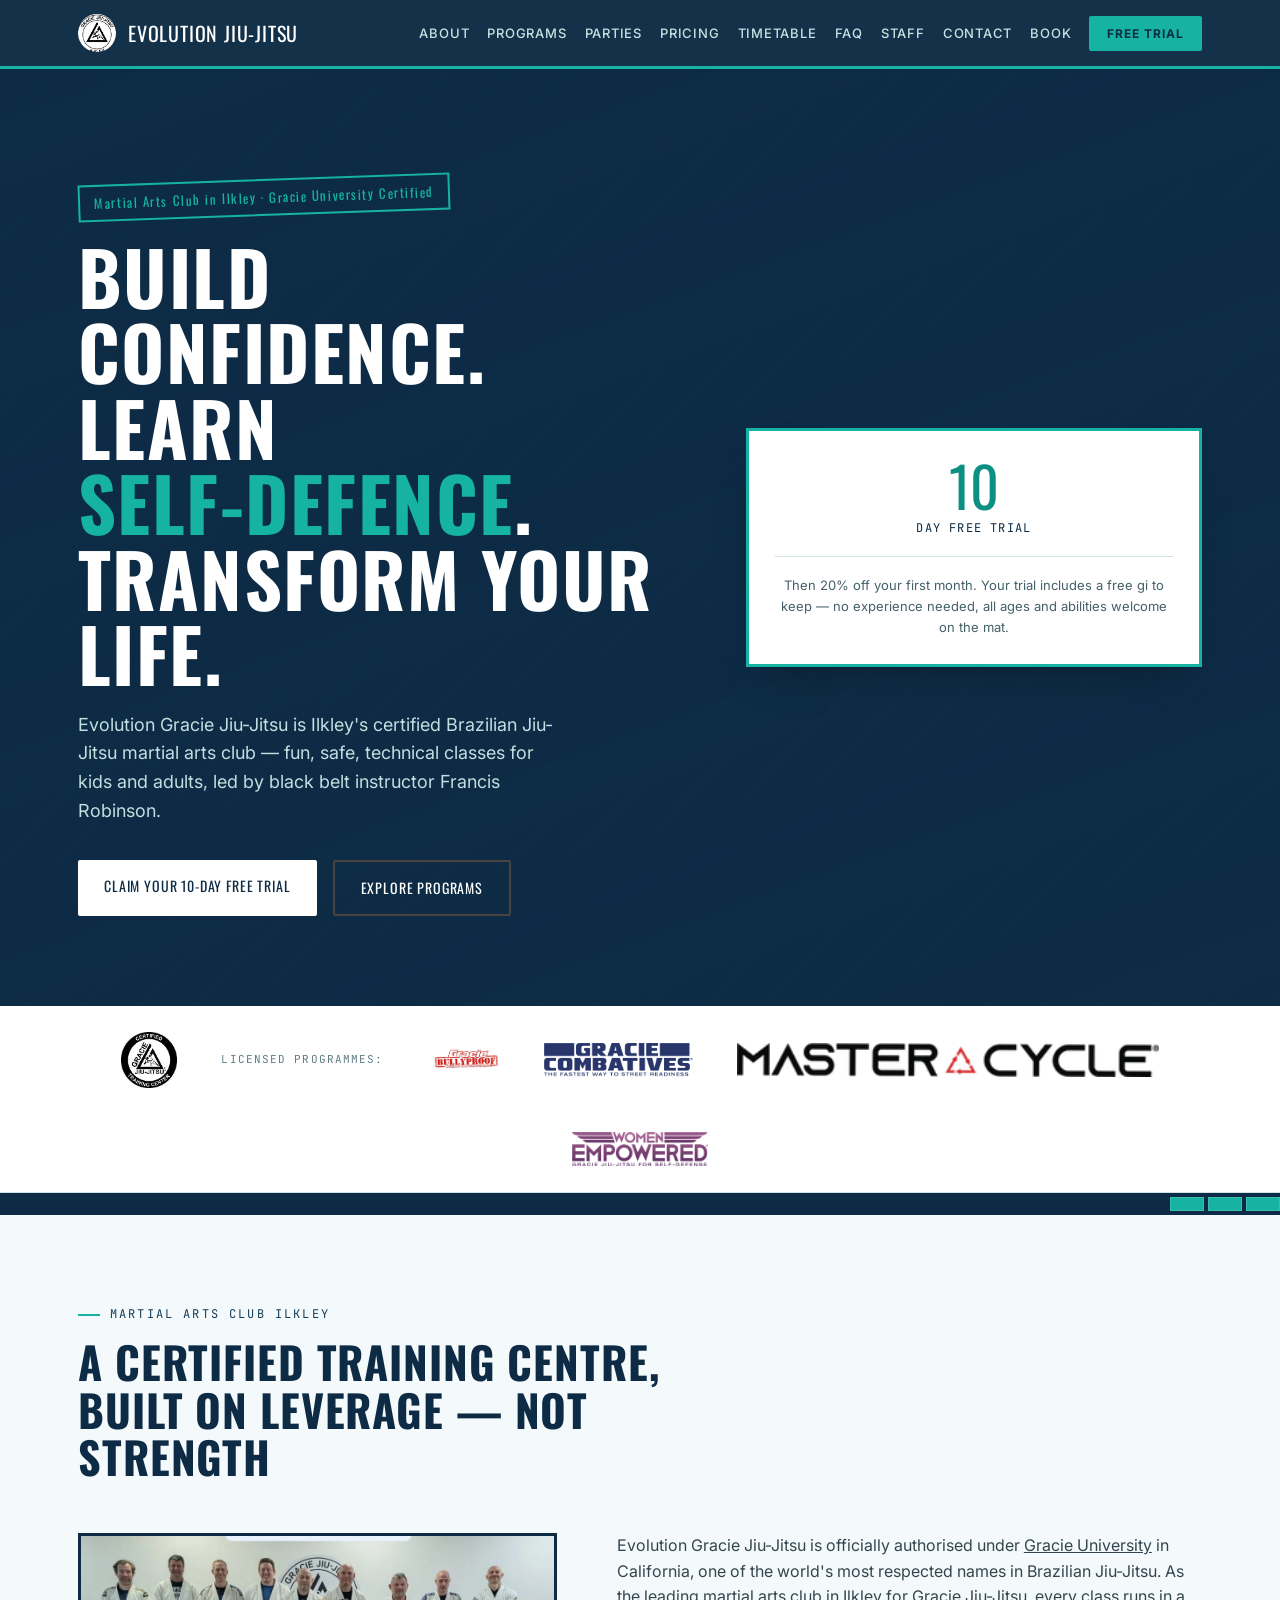
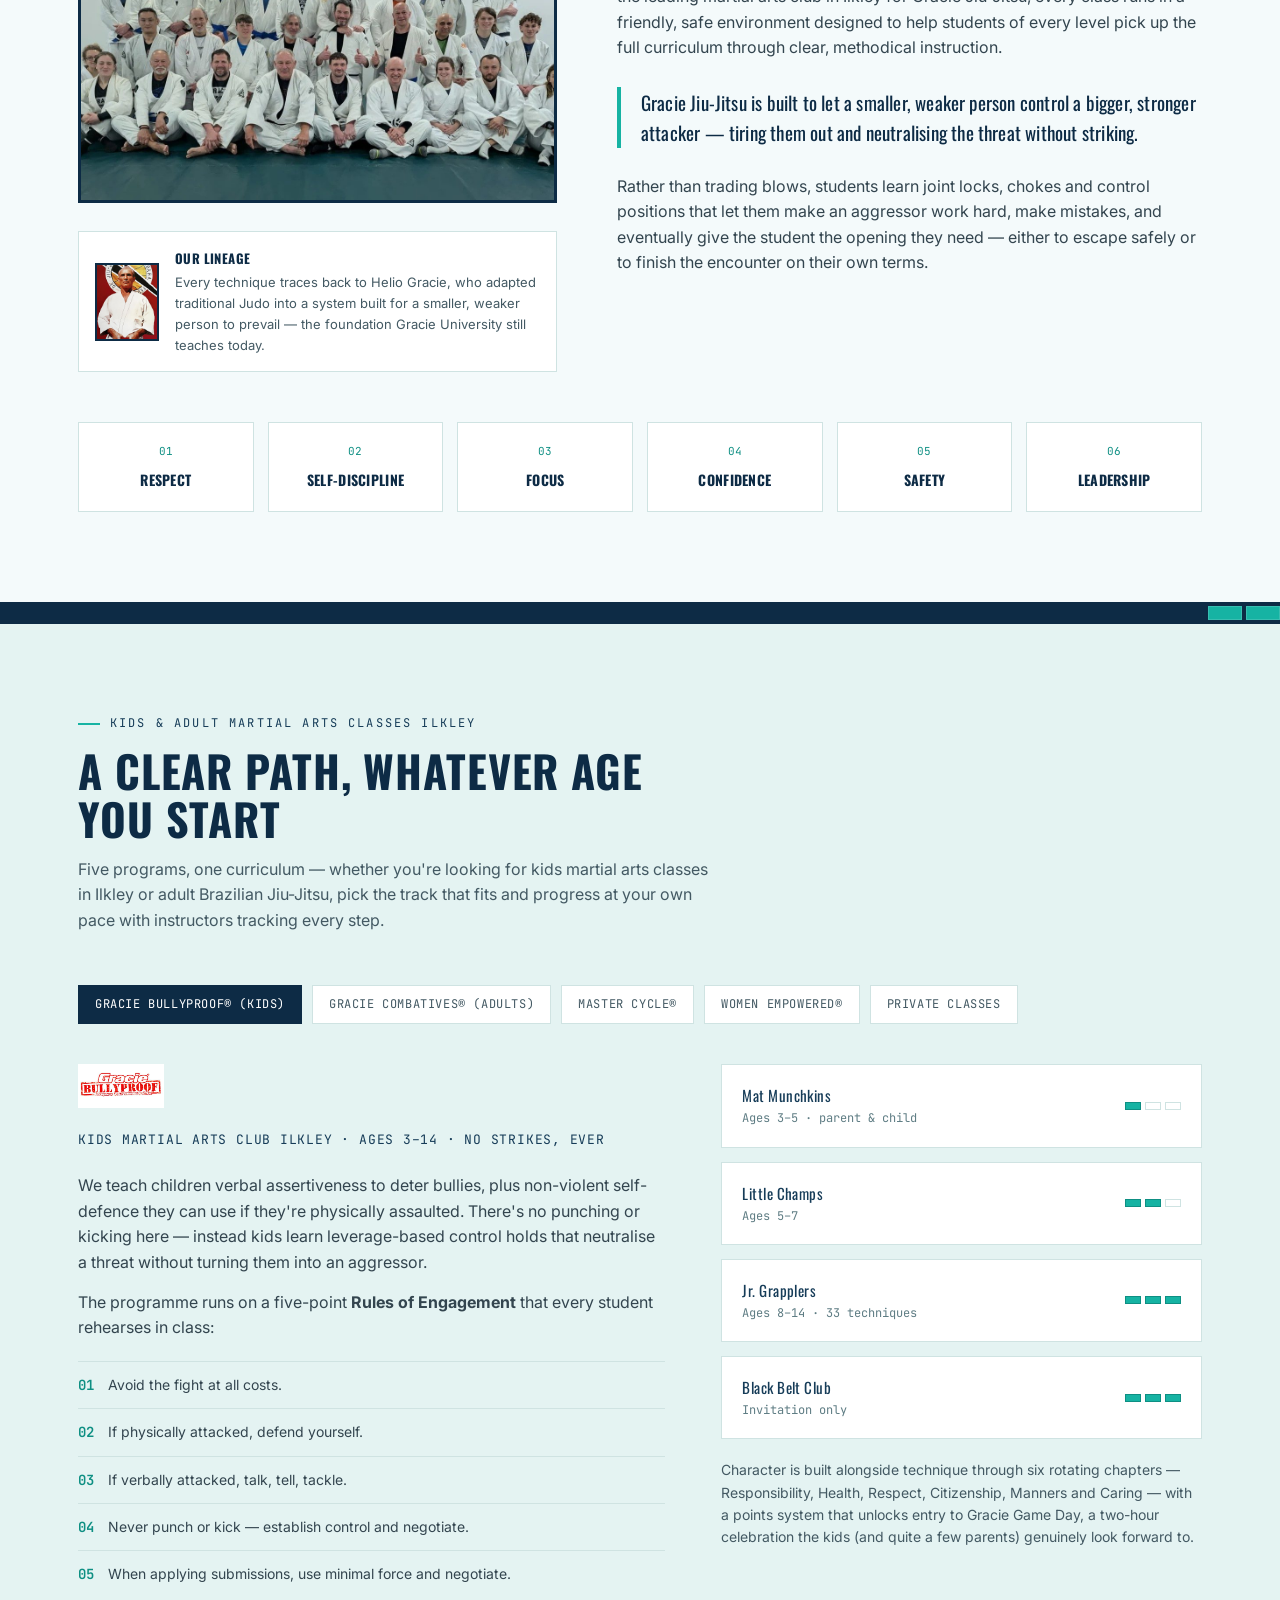
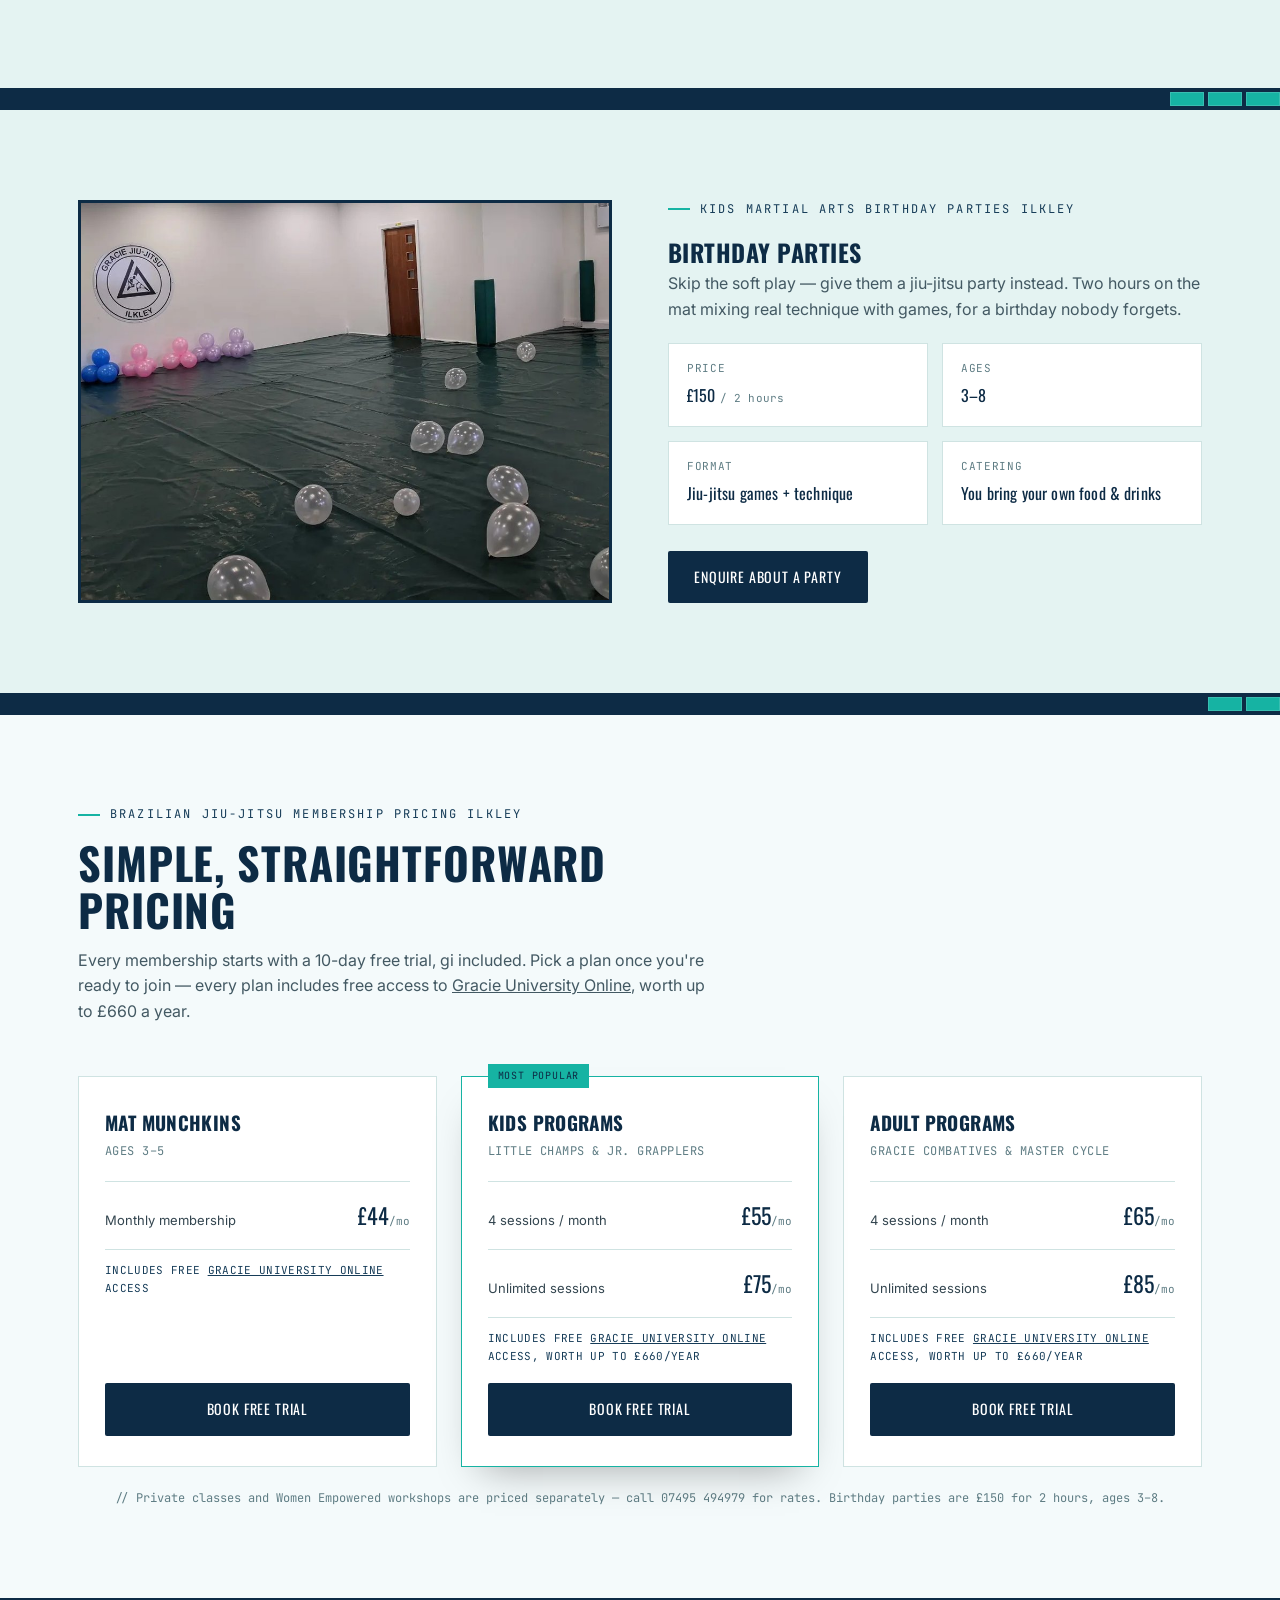
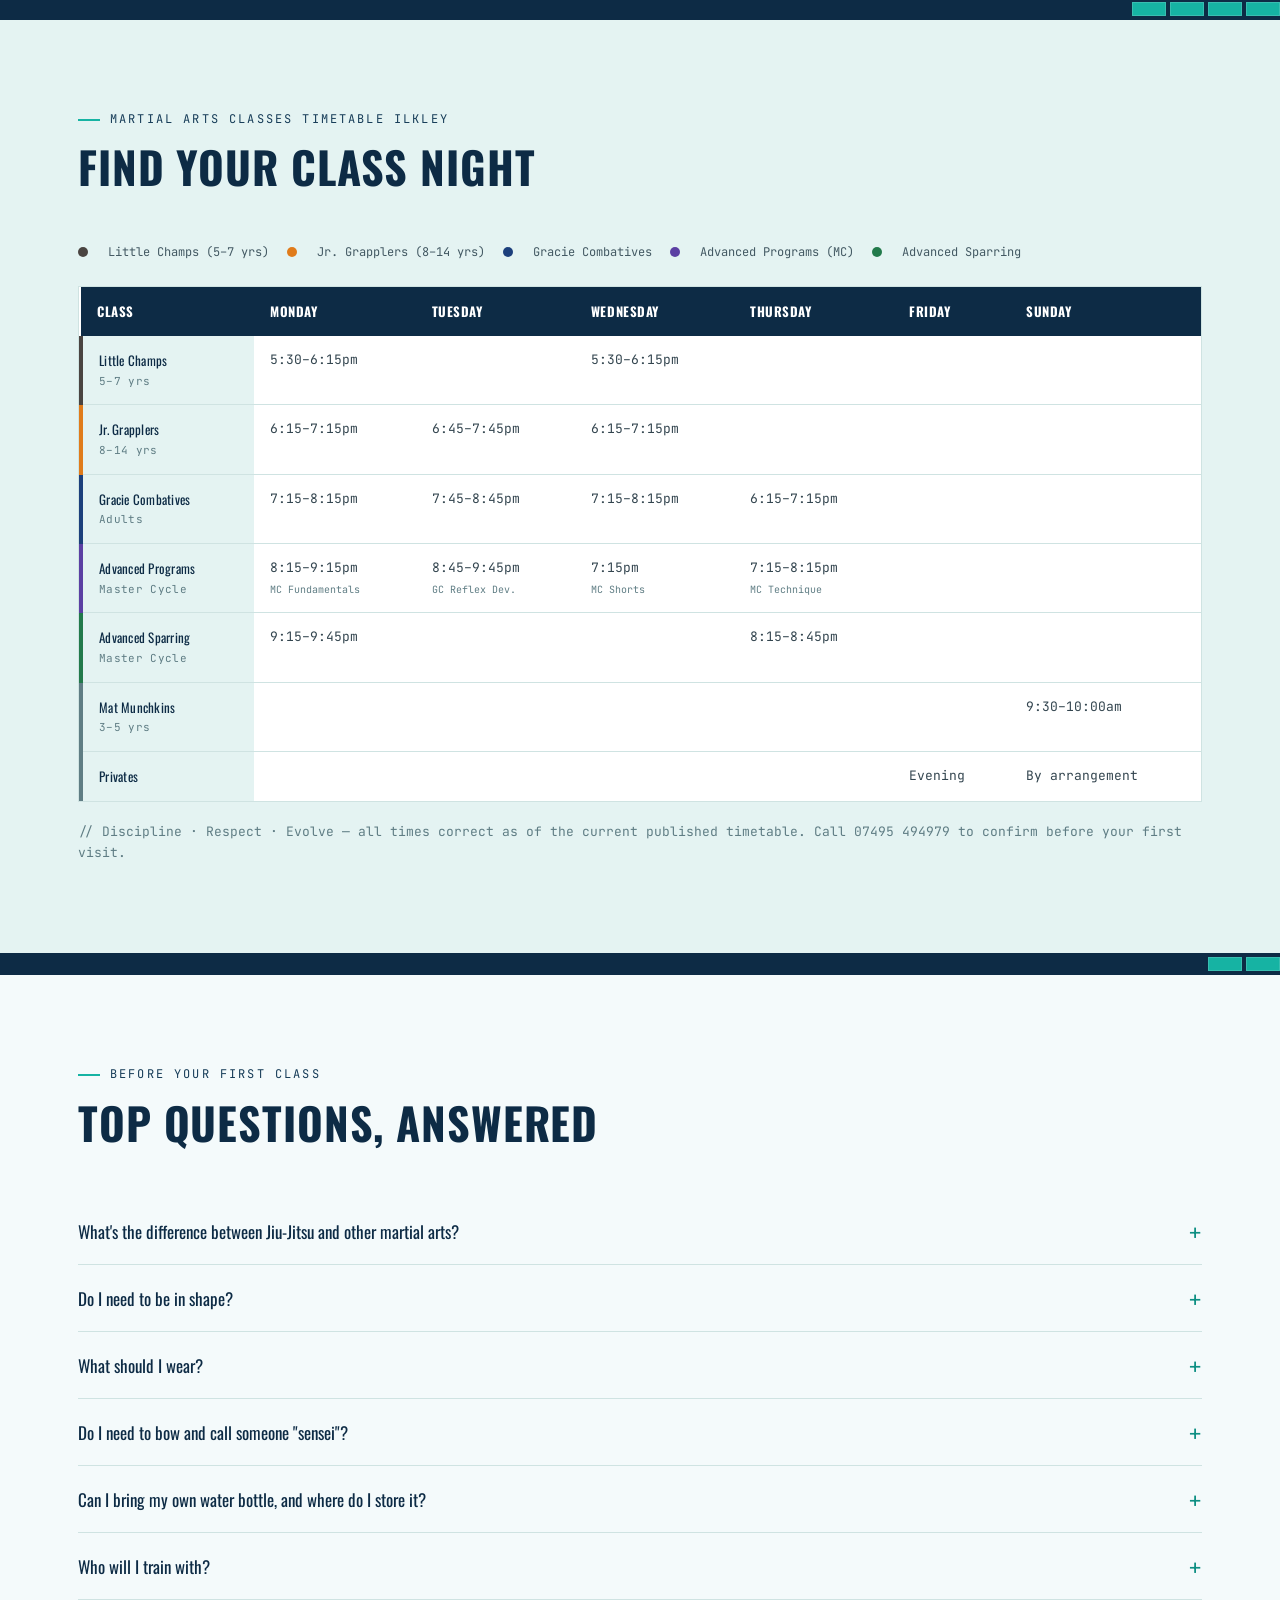
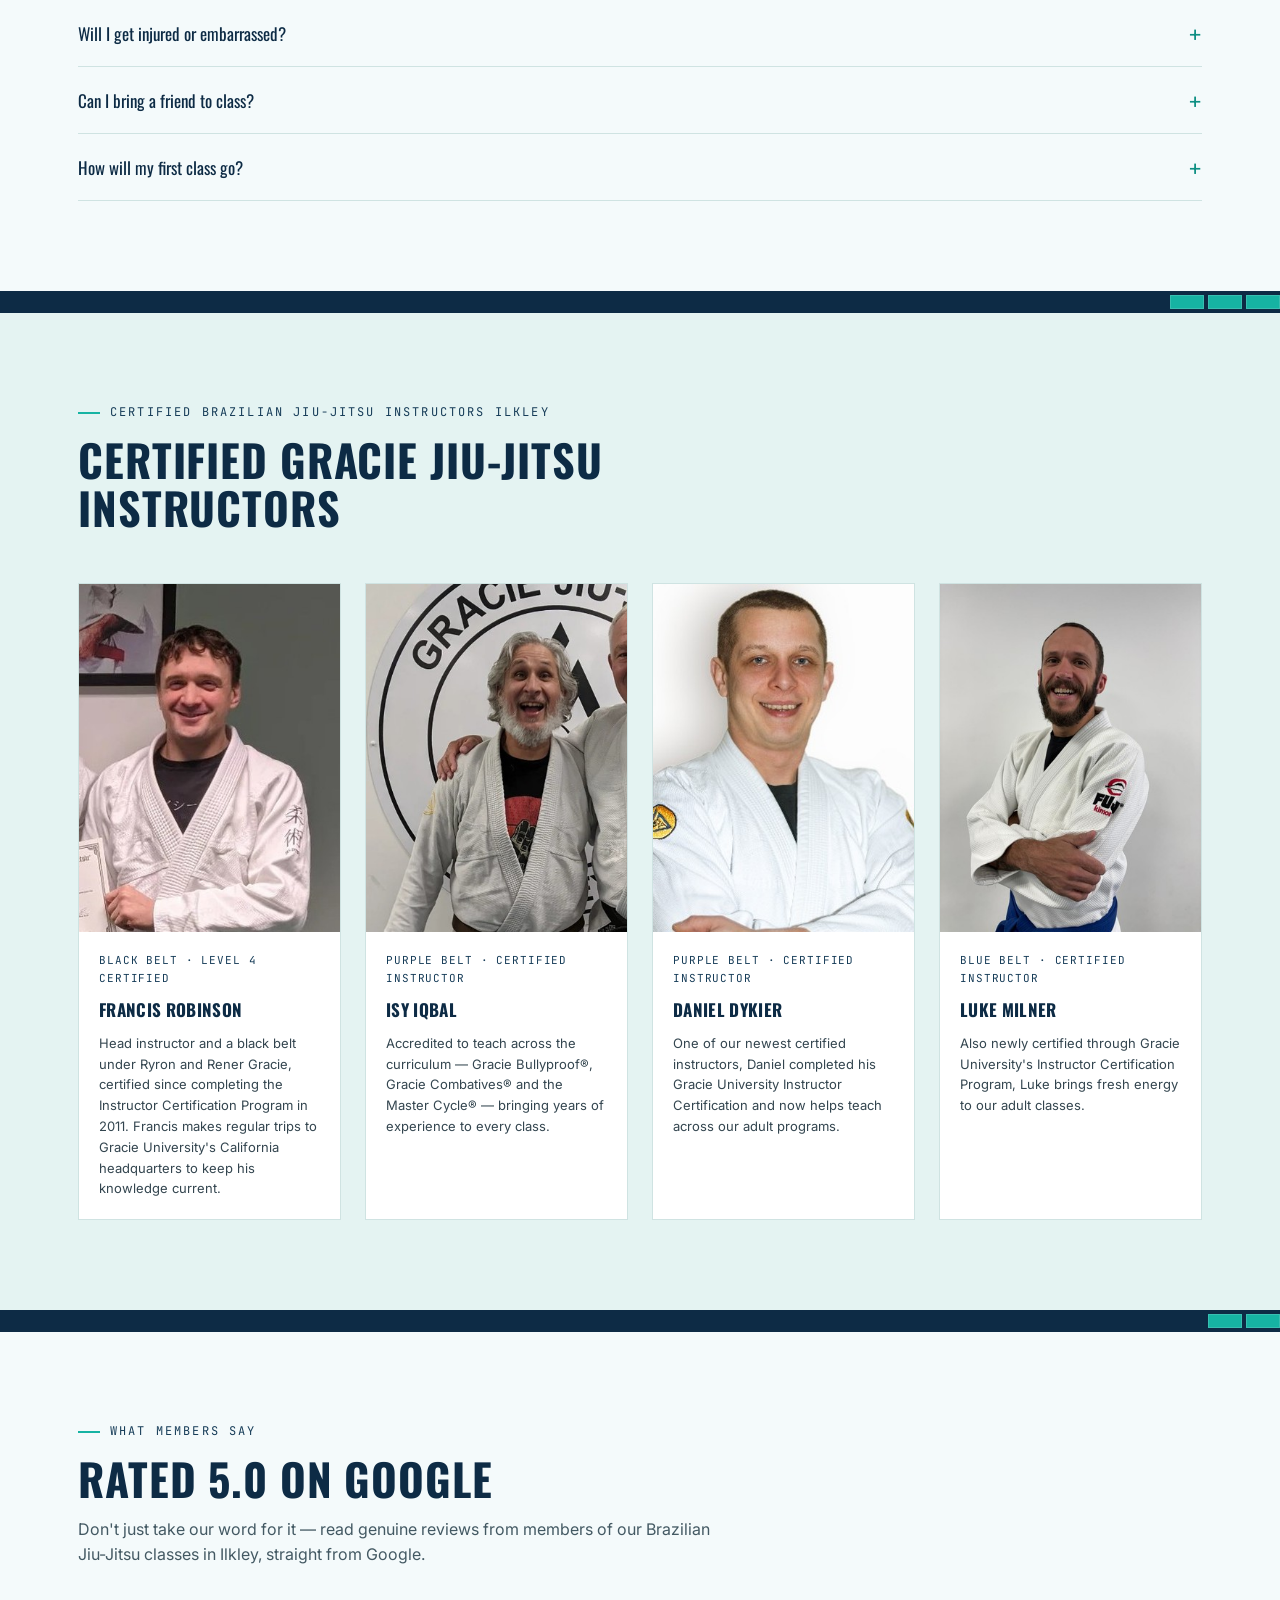
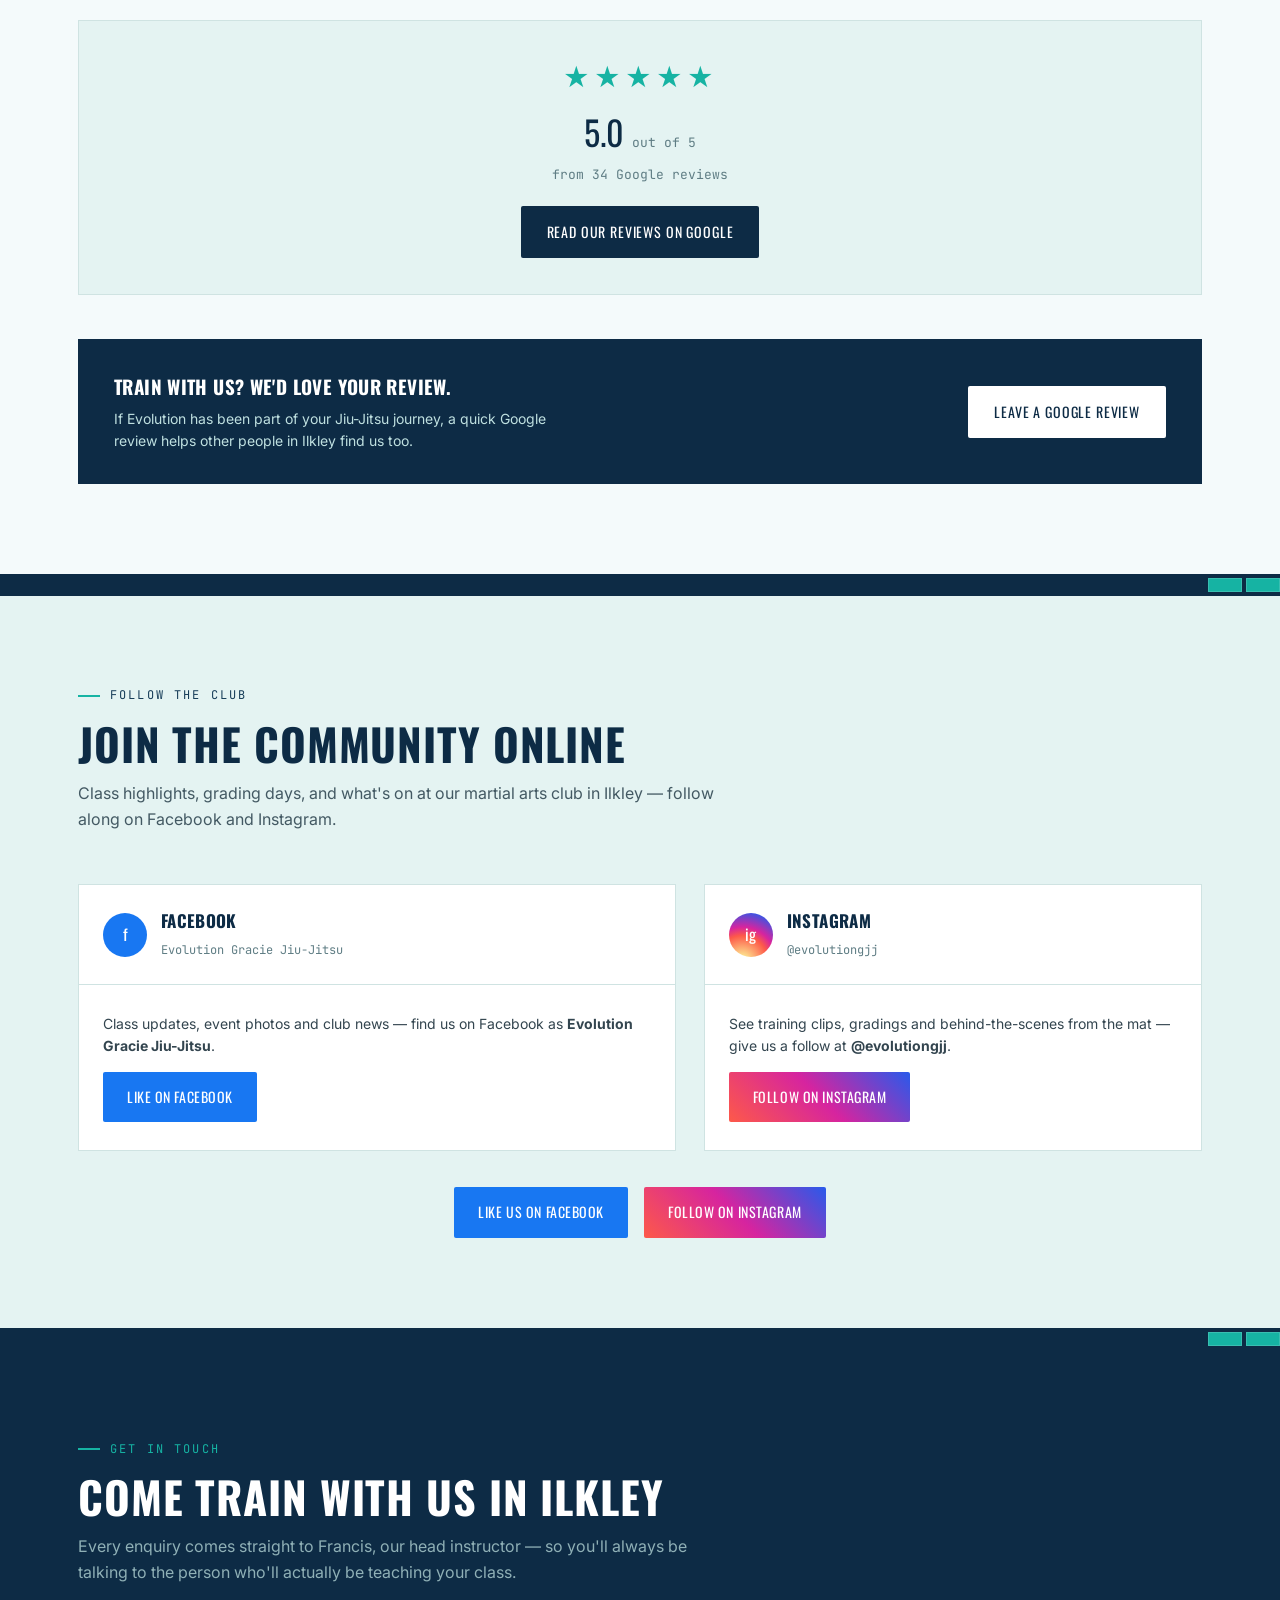
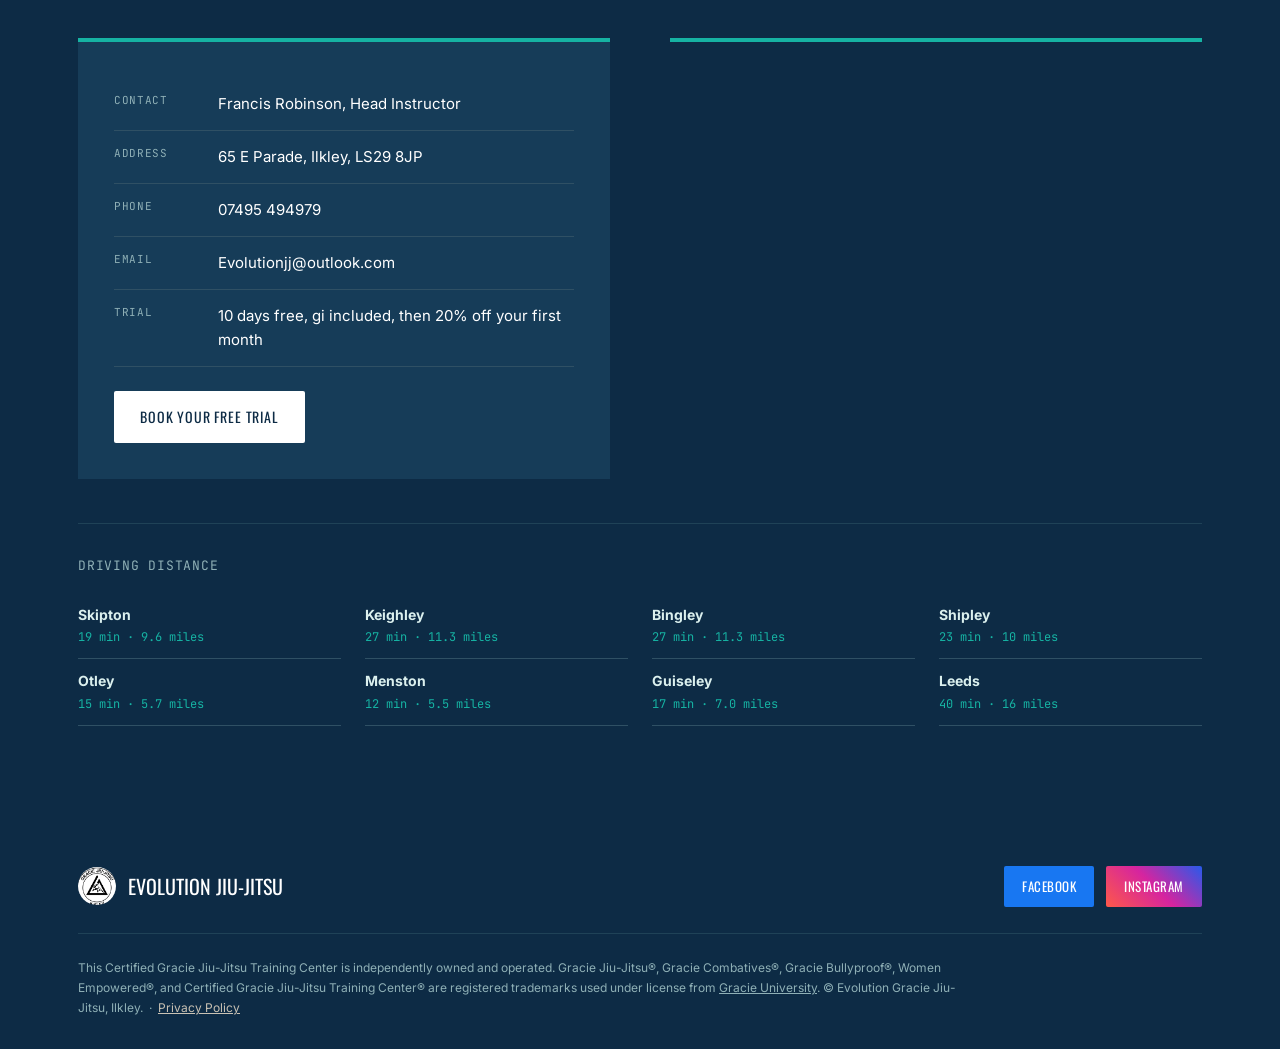
==== index.html @ b0e0897a "add favicon logos for website" ====
<!DOCTYPE html>
<html lang="en-GB">
<head>
<meta charset="UTF-8">
<meta name="viewport" content="width=device-width, initial-scale=1.0">
<title>Evolution Gracie Jiu-Jitsu Ilkley | Martial Arts Club &amp; Brazilian Jiu-Jitsu</title>
<meta name="description" content="Evolution Gracie Jiu-Jitsu is a martial arts club in Ilkley offering Brazilian Jiu-Jitsu for adults and kids martial arts classes. Rated 5.0 on Google. 10-day free trial, gi included.">
<meta name="keywords" content="martial arts club Ilkley, Brazilian Jiu Jitsu Ilkley, kids martial arts classes Ilkley, Gracie Jiu-Jitsu Ilkley, BJJ Ilkley, self defence classes Ilkley, kids martial arts club Ilkley">
<link rel="canonical" href="https://www.evolutiongraciejiujitsu.com/index.html">
<meta property="og:type" content="website">
<meta property="og:title" content="Evolution Gracie Jiu-Jitsu Ilkley | Martial Arts Club &amp; Brazilian Jiu-Jitsu">
<meta property="og:description" content="Evolution Gracie Jiu-Jitsu is a martial arts club in Ilkley offering Brazilian Jiu-Jitsu for adults and kids martial arts classes. Rated 5.0 on Google. 10-day free trial, gi included.">
<meta property="og:locale" content="en_GB">
<meta property="og:site_name" content="Evolution Gracie Jiu-Jitsu">
<meta name="twitter:card" content="summary">
<meta name="geo.region" content="GB-WYK">
<meta name="geo.placename" content="Ilkley">
<link rel="icon" href="favicon.ico" sizes="any">
<link rel="icon" type="image/png" sizes="16x16" href="favicon-16x16.png">
<link rel="icon" type="image/png" sizes="32x32" href="favicon-32x32.png">
<link rel="icon" type="image/png" sizes="48x48" href="favicon-48x48.png">
<link rel="apple-touch-icon" sizes="180x180" href="apple-touch-icon.png">
<link rel="preconnect" href="https://fonts.googleapis.com">
<link rel="preconnect" href="https://fonts.gstatic.com" crossorigin>
<link href="https://fonts.googleapis.com/css2?family=Oswald:wght@400;500;600;700&family=Inter:wght@400;500;600;700;800&family=JetBrains+Mono:wght@400;500;600&display=swap" rel="stylesheet">
<link rel="stylesheet" href="styles.css">
<script type="application/ld+json">
{
  "@context": "https://schema.org",
  "@type": "SportsActivityLocation",
  "name": "Evolution Gracie Jiu-Jitsu",
  "alternateName": "Evolution Gracie Jiu-Jitsu Ilkley - Martial Arts Club",
  "description": "Certified Gracie University Brazilian Jiu-Jitsu martial arts club in Ilkley offering kids martial arts classes, adult BJJ, self-defence and birthday parties.",
  "url": "https://www.evolutiongraciejiujitsu.com/",
  "telephone": "+447495494979",
  "priceRange": "£30-£85",
  "image": "https://www.evolutiongraciejiujitsu.com/images/martial-arts-club-ilkley-brazilian-jiu-jitsu-class.jpg",
  "address": {
    "@type": "PostalAddress",
    "streetAddress": "65 E Parade",
    "addressLocality": "Ilkley",
    "postalCode": "LS29 8JP",
    "addressCountry": "GB"
  },
  "geo": {
    "@type": "GeoCoordinates",
    "latitude": 53.9266078,
    "longitude": -1.8174344
  },
  "sameAs": [
    "https://www.facebook.com/EvolutionGracieJiuJitsu/",
    "https://www.instagram.com/evolutiongjj/"
  ],
  "aggregateRating": {
    "@type": "AggregateRating",
    "ratingValue": "5.0",
    "reviewCount": "34"
  }
}
</script>
</head>
<body>

<header>
  <div class="nav">
    <a href="index.html" class="brand"><img src="images/gracie-jiu-jitsu-ilkley-club-logo.png" alt="Gracie Jiu-Jitsu Ilkley club logo" class="brand-logo" width="38" height="38">EVOLUTION JIU-JITSU</a>
    <nav>
      <ul id="navlinks">
        <li><a href="index.html#about">About</a></li>
        <li><a href="index.html#programs">Programs</a></li>
        <li><a href="index.html#parties">Parties</a></li>
        <li><a href="index.html#pricing">Pricing</a></li>
        <li><a href="index.html#timetable">Timetable</a></li>
        <li><a href="index.html#faq">FAQ</a></li>
        <li><a href="index.html#staff">Staff</a></li>
        <li><a href="index.html#contact">Contact</a></li>
        <li><a href="book.html">Book</a></li>
        <li><a class="nav-cta" href="book.html">Free Trial</a></li>
      </ul>
    </nav>
    <button class="burger" id="burgerBtn">&#9776;</button>
  </div>
</header>


<section class="hero">
  <div class="wrap">
    <div>
      <div class="stamp">Martial Arts Club in Ilkley &middot; Gracie University Certified</div>
      <h1>Build confidence.<br>Learn <span>self&#8209;defence</span>.<br>Transform your life.</h1>
      <p class="lede">Evolution Gracie Jiu-Jitsu is Ilkley's certified Brazilian Jiu-Jitsu martial arts club &mdash; fun, safe, technical classes for kids and adults, led by black belt instructor Francis Robinson.</p>
      <div class="btn-row">
        <a class="btn btn-invert" href="book.html">Claim Your 10-Day Free Trial</a>
        <a class="btn btn-ghost" href="#programs">Explore Programs</a>
      </div>
    </div>
    <div class="hero-badge">
      <div class="num">10</div>
      <div class="lbl">Day Free Trial</div>
      <hr>
      <p>Then 20% off your first month. Your trial includes a free gi to keep &mdash; no experience needed, all ages and abilities welcome on the mat.</p>
    </div>
  </div>
</section>

<div class="trust-strip">
  <div class="wrap trust-row">
    <img src="images/certified-gracie-jiu-jitsu-training-center-ilkley.jpg" alt="Certified Gracie Jiu-Jitsu Training Center Ilkley badge" class="badge-img">
    <span class="trust-label">Licensed programmes:</span>
    <img src="images/gracie-bullyproof-kids-martial-arts-ilkley.jpeg" alt="Gracie Bullyproof kids martial arts programme Ilkley">
    <img src="images/gracie-combatives-adult-jiu-jitsu-classes-ilkley.png" alt="Gracie Combatives adult Brazilian Jiu-Jitsu programme Ilkley">
    <img src="images/master-cycle-advanced-brazilian-jiu-jitsu-ilkley.png" alt="Master Cycle advanced Brazilian Jiu-Jitsu programme Ilkley">
    <img src="images/women-empowered-self-defence-classes-ilkley.png" alt="Women Empowered self-defence classes Ilkley">
  </div>
</div>

<div class="belt"><div class="belt-cap"></div><div class="belt-stripe"></div><div class="belt-stripe"></div><div class="belt-stripe"></div></div>

<section id="about">
  <div class="wrap">
    <div class="section-head">
      <div class="eyebrow">Martial Arts Club Ilkley</div>
      <h2>A certified training centre, built on leverage &mdash; not strength</h2>
    </div>
    <div class="about-grid">
      <div>
        <img class="club" src="images/martial-arts-club-ilkley-brazilian-jiu-jitsu-class.jpg" alt="Kids and adults training Brazilian Jiu-Jitsu at Evolution, a martial arts club in Ilkley">
        <div class="lineage">
          <img src="images/helio-gracie-founder-of-brazilian-jiu-jitsu.jpg" alt="Helio Gracie, founder of Brazilian Jiu-Jitsu">
          <p><b>Our Lineage</b>Every technique traces back to Helio Gracie, who adapted traditional Judo into a system built for a smaller, weaker person to prevail &mdash; the foundation Gracie University still teaches today.</p>
        </div>
      </div>
      <div>
        <p>Evolution Gracie Jiu-Jitsu is officially authorised under <a href="https://www.gracieuniversity.com/" target="_blank" rel="noopener" style="color:inherit;text-decoration:underline;">Gracie University</a> in California, one of the world's most respected names in Brazilian Jiu-Jitsu. As the leading martial arts club in Ilkley for Gracie Jiu-Jitsu, every class runs in a friendly, safe environment designed to help students of every level pick up the full curriculum through clear, methodical instruction.</p>
        <div class="quote-block">Gracie Jiu-Jitsu is built to let a smaller, weaker person control a bigger, stronger attacker &mdash; tiring them out and neutralising the threat without striking.</div>
        <p>Rather than trading blows, students learn joint locks, chokes and control positions that let them make an aggressor work hard, make mistakes, and eventually give the student the opening they need &mdash; either to escape safely or to finish the encounter on their own terms.</p>
      </div>
    </div>

    <div class="benefits">
      <div class="benefit-card"><div class="n">01</div><h4>Respect</h4></div>
      <div class="benefit-card"><div class="n">02</div><h4>Self-Discipline</h4></div>
      <div class="benefit-card"><div class="n">03</div><h4>Focus</h4></div>
      <div class="benefit-card"><div class="n">04</div><h4>Confidence</h4></div>
      <div class="benefit-card"><div class="n">05</div><h4>Safety</h4></div>
      <div class="benefit-card"><div class="n">06</div><h4>Leadership</h4></div>
    </div>
  </div>
</section>

<div class="belt"><div class="belt-cap"></div><div class="belt-stripe"></div><div class="belt-stripe"></div></div>

<section id="programs" class="bg-tint">
  <div class="wrap">
    <div class="section-head">
      <div class="eyebrow">Kids &amp; Adult Martial Arts Classes Ilkley</div>
      <h2>A clear path, whatever age you start</h2>
      <p>Five programs, one curriculum &mdash; whether you're looking for kids martial arts classes in Ilkley or adult Brazilian Jiu-Jitsu, pick the track that fits and progress at your own pace with instructors tracking every step.</p>
    </div>

    <div class="program-tabs">
      <div class="program-tab active" data-tab="kids">Gracie Bullyproof&reg; (Kids)</div>
      <div class="program-tab" data-tab="combatives">Gracie Combatives&reg; (Adults)</div>
      <div class="program-tab" data-tab="master">Master Cycle&reg;</div>
      <div class="program-tab" data-tab="women">Women Empowered&reg;</div>
      <div class="program-tab" data-tab="private">Private Classes</div>
    </div>

    <div class="program-panel active" id="panel-kids">
      <div class="program-layout">
        <div>
          <img class="program-logo tall" src="images/gracie-bullyproof-kids-martial-arts-ilkley.jpeg" alt="Gracie Bullyproof logo">
          <span class="program-tagline">Kids Martial Arts Club Ilkley &middot; Ages 3&ndash;14 &middot; No strikes, ever</span>
          <p>We teach children verbal assertiveness to deter bullies, plus non-violent self-defence they can use if they're physically assaulted. There's no punching or kicking here &mdash; instead kids learn leverage-based control holds that neutralise a threat without turning them into an aggressor.</p>
          <p>The programme runs on a five-point <strong>Rules of Engagement</strong> that every student rehearses in class:</p>
          <ul class="rule-list">
            <li><span class="rn">01</span> Avoid the fight at all costs.</li>
            <li><span class="rn">02</span> If physically attacked, defend yourself.</li>
            <li><span class="rn">03</span> If verbally attacked, talk, tell, tackle.</li>
            <li><span class="rn">04</span> Never punch or kick &mdash; establish control and negotiate.</li>
            <li><span class="rn">05</span> When applying submissions, use minimal force and negotiate.</li>
          </ul>
        </div>
        <div>
          <div class="age-grid">
            <div class="age-card">
              <div><div class="age-name">Mat Munchkins</div><div class="age-range">Ages 3&ndash;5 &middot; parent &amp; child</div></div>
              <div class="stripes"><div class="stripe"></div><div class="stripe off"></div><div class="stripe off"></div></div>
            </div>
            <div class="age-card">
              <div><div class="age-name">Little Champs</div><div class="age-range">Ages 5&ndash;7</div></div>
              <div class="stripes"><div class="stripe"></div><div class="stripe"></div><div class="stripe off"></div></div>
            </div>
            <div class="age-card">
              <div><div class="age-name">Jr. Grapplers</div><div class="age-range">Ages 8&ndash;14 &middot; 33 techniques</div></div>
              <div class="stripes"><div class="stripe"></div><div class="stripe"></div><div class="stripe"></div></div>
            </div>
            <div class="age-card">
              <div><div class="age-name">Black Belt Club</div><div class="age-range">Invitation only</div></div>
              <div class="stripes"><div class="stripe"></div><div class="stripe"></div><div class="stripe"></div></div>
            </div>
          </div>
          <p style="margin-top:20px;font-size:14px;color:#435963;">Character is built alongside technique through six rotating chapters &mdash; Responsibility, Health, Respect, Citizenship, Manners and Caring &mdash; with a points system that unlocks entry to Gracie Game Day, a two-hour celebration the kids (and quite a few parents) genuinely look forward to.</p>
        </div>
      </div>
    </div>

    <div class="program-panel" id="panel-combatives">
      <div class="program-layout">
        <div>
          <img class="program-logo" src="images/gracie-combatives-adult-jiu-jitsu-classes-ilkley.png" alt="Gracie Combatives logo">
          <span class="program-tagline">Adult Brazilian Jiu-Jitsu Ilkley &middot; Beginner program &middot; no experience required</span>
          <p>Gracie Jiu-Jitsu spans hundreds of techniques, but Gracie Family research into real fights found that 36 of them account for the vast majority of successful outcomes. Combatives is entirely dedicated to mastering those 36 &mdash; one standing and one ground technique per hour-long lesson, broken into simple, repeatable drills.</p>
          <p>There's no sparring in this program and no prerequisites &mdash; every class welcomes complete beginners, regardless of age, gender or fitness level.</p>
        </div>
        <div class="step-list">
          <div class="step"><div class="sn">1</div><div><h4>Learn the techniques</h4><p>23 one-hour classes covering all 36 core moves, in any order, tracked on your attendance card.</p></div></div>
          <div class="step"><div class="sn">2</div><div><h4>Develop your reflexes</h4><p>Complete each lesson twice, then move into Reflex Development classes to combine techniques live.</p></div></div>
          <div class="step"><div class="sn">3</div><div><h4>Earn your belt</h4><p>Three passes of the curriculum plus 12 Reflex Development classes qualify you for the belt test.</p></div></div>
        </div>
      </div>
    </div>

    <div class="program-panel" id="panel-master">
      <div class="program-layout">
        <div>
          <img class="program-logo" src="images/master-cycle-advanced-brazilian-jiu-jitsu-ilkley.png" alt="Master Cycle logo">
          <span class="program-tagline">Advanced program &middot; Combatives belt or higher</span>
          <p>Once you've earned your Combatives belt, the Master Cycle takes you the rest of the way to black belt &mdash; hundreds of advanced techniques organised into seven positional chapters, each studied for several months before moving on.</p>
          <div class="chapter-tags">
            <span class="chapter-tag">Mount</span>
            <span class="chapter-tag">Side Mount</span>
            <span class="chapter-tag">Guard</span>
            <span class="chapter-tag">Half Guard</span>
            <span class="chapter-tag">Back Mount</span>
            <span class="chapter-tag">Leg Locks</span>
            <span class="chapter-tag">Standing</span>
          </div>
        </div>
        <div>
          <ul class="benefit-list">
            <li>15&ndash;20 minute review and warm-up every session</li>
            <li>2&ndash;3 new techniques taught per class with cooperative drilling</li>
            <li>Optional, fully voluntary focus sparring to test skills safely</li>
            <li>Free Gracie University Online subscription for 24/7 video study</li>
            <li>Train free at any Certified Training Centre worldwide</li>
          </ul>
        </div>
      </div>
    </div>

    <div class="program-panel" id="panel-women">
      <div class="program-layout">
        <div>
          <img class="program-logo tall" src="images/women-empowered-self-defence-classes-ilkley.png" alt="Women Empowered logo">
          <span class="program-tagline">Self-defence workshops for women &middot; no experience needed</span>
          <p>Women Empowered&reg; is Gracie University's dedicated self-defence curriculum for women, focused on the situations women are statistically most likely to face &mdash; grabs, holds and attacks from a larger, stronger assailant, including from a standing clinch or on the ground.</p>
          <p>Sessions are taught in a supportive, women-only environment and build the same leverage-based control used throughout Gracie Jiu-Jitsu, adapted specifically to close the size and strength gap against a bigger attacker.</p>
        </div>
        <div>
          <ul class="benefit-list">
            <li>Practical answers to realistic grabs, holds and ground attacks</li>
            <li>Small-group, women-only training environment</li>
            <li>No fitness or martial arts background required</li>
            <li>Techniques scale to any size or strength difference</li>
          </ul>
          <p style="margin-top:18px;font-size:14px;color:#435963;">Ask us about upcoming Women Empowered workshop dates &mdash; call 07495 494979 or get in touch below.</p>
        </div>
      </div>
    </div>

    <div class="program-panel" id="panel-private">
      <div class="program-layout">
        <div>
          <span class="program-tagline">1-to-1 coaching &middot; flexible scheduling</span>
          <h3>Private Classes</h3>
          <p>Accelerate your progress with training focused entirely on you &mdash; faster gains than group classes alone, detailed technical correction, and sessions built around your specific goals and availability.</p>
        </div>
        <div>
          <ul class="benefit-list">
            <li>Personalised coaching focused entirely on you</li>
            <li>Faster progress than group classes alone</li>
            <li>Detailed technical feedback and corrections</li>
            <li>Confidence-building through focused repetition</li>
            <li>Flexible training tailored to your goals</li>
          </ul>
        </div>
      </div>
    </div>
  </div>
</section>

<div class="belt"><div class="belt-cap"></div><div class="belt-stripe"></div><div class="belt-stripe"></div><div class="belt-stripe"></div></div>

<section id="parties" class="bg-tint">
  <div class="wrap">
    <div class="party-layout">
      <img class="party-photo" src="images/kids-birthday-party-martial-arts-club-ilkley.jpg" alt="Kids birthday party set up on the mat at Evolution, a martial arts club in Ilkley">
      <div>
        <div class="eyebrow">Kids Martial Arts Birthday Parties Ilkley</div>
        <h2>Birthday Parties</h2>
        <p style="color:#435963;margin-bottom:20px;">Skip the soft play &mdash; give them a jiu-jitsu party instead. Two hours on the mat mixing real technique with games, for a birthday nobody forgets.</p>
        <div class="party-facts">
          <div class="party-fact"><span class="pf-label">Price</span><span class="pf-value">&pound;150 <span>/ 2 hours</span></span></div>
          <div class="party-fact"><span class="pf-label">Ages</span><span class="pf-value">3&ndash;8</span></div>
          <div class="party-fact"><span class="pf-label">Format</span><span class="pf-value">Jiu-jitsu games + technique</span></div>
          <div class="party-fact"><span class="pf-label">Catering</span><span class="pf-value">You bring your own food &amp; drinks</span></div>
        </div>
        <a class="btn btn-primary" href="index.html#contact">Enquire About a Party</a>
      </div>
    </div>
  </div>
</section>

<div class="belt"><div class="belt-cap"></div><div class="belt-stripe"></div><div class="belt-stripe"></div></div>

<section id="pricing">
  <div class="wrap">
    <div class="section-head">
      <div class="eyebrow">Brazilian Jiu-Jitsu Membership Pricing Ilkley</div>
      <h2>Simple, straightforward pricing</h2>
      <p>Every membership starts with a 10-day free trial, gi included. Pick a plan once you're ready to join &mdash; every plan includes free access to <a href="https://www.gracieuniversity.com/" target="_blank" rel="noopener" style="color:inherit;text-decoration:underline;">Gracie University Online</a>, worth up to &pound;660 a year.</p>
    </div>
    <div class="pricing-grid">
      <div class="price-card">
        <h3>Mat Munchkins</h3>
        <div class="price-sub">Ages 3&ndash;5</div>
        <div class="price-tier">
          <span class="tier-name">Monthly membership</span>
          <span class="tier-amount">&pound;44<span>/mo</span></span>
        </div>
        <p class="price-perk">Includes free <a href="https://www.gracieuniversity.com/" target="_blank" rel="noopener" style="color:inherit;text-decoration:underline;">Gracie University Online</a> access</p>
        <a class="btn btn-primary" href="book.html">Book Free Trial</a>
      </div>
      <div class="price-card featured">
        <h3>Kids Programs</h3>
        <div class="price-sub">Little Champs &amp; Jr. Grapplers</div>
        <div class="price-tier">
          <span class="tier-name">4 sessions / month</span>
          <span class="tier-amount">&pound;55<span>/mo</span></span>
        </div>
        <div class="price-tier">
          <span class="tier-name">Unlimited sessions</span>
          <span class="tier-amount">&pound;75<span>/mo</span></span>
        </div>
        <p class="price-perk">Includes free <a href="https://www.gracieuniversity.com/" target="_blank" rel="noopener" style="color:inherit;text-decoration:underline;">Gracie University Online</a> access, worth up to &pound;660/year</p>
        <a class="btn btn-primary" href="book.html">Book Free Trial</a>
      </div>
      <div class="price-card">
        <h3>Adult Programs</h3>
        <div class="price-sub">Gracie Combatives &amp; Master Cycle</div>
        <div class="price-tier">
          <span class="tier-name">4 sessions / month</span>
          <span class="tier-amount">&pound;65<span>/mo</span></span>
        </div>
        <div class="price-tier">
          <span class="tier-name">Unlimited sessions</span>
          <span class="tier-amount">&pound;85<span>/mo</span></span>
        </div>
        <p class="price-perk">Includes free <a href="https://www.gracieuniversity.com/" target="_blank" rel="noopener" style="color:inherit;text-decoration:underline;">Gracie University Online</a> access, worth up to &pound;660/year</p>
        <a class="btn btn-primary" href="book.html">Book Free Trial</a>
      </div>
    </div>
    <p class="price-note">// Private classes and Women Empowered workshops are priced separately &mdash; call 07495 494979 for rates. Birthday parties are &pound;150 for 2 hours, ages 3&ndash;8.</p>
  </div>
</section>

<div class="belt"><div class="belt-cap"></div><div class="belt-stripe"></div><div class="belt-stripe"></div><div class="belt-stripe"></div><div class="belt-stripe"></div></div>

<section id="timetable" class="bg-tint">
  <div class="wrap">
    <div class="section-head">
      <div class="eyebrow">Martial Arts Classes Timetable Ilkley</div>
      <h2>Find your class night</h2>
    </div>

    <div class="tt-legend">
      <span class="tt-dot" style="background:#4a4441;"></span> Little Champs (5&ndash;7 yrs)
      <span class="tt-dot" style="background:#e07b1a;"></span> Jr. Grapplers (8&ndash;14 yrs)
      <span class="tt-dot" style="background:#1c3f7c;"></span> Gracie Combatives
      <span class="tt-dot" style="background:#5b3fa3;"></span> Advanced Programs (MC)
      <span class="tt-dot" style="background:#227a4b;"></span> Advanced Sparring
    </div>

    <div class="tt-scroll">
    <table class="tt-table">
      <thead><tr><th>Class</th><th>Monday</th><th>Tuesday</th><th>Wednesday</th><th>Thursday</th><th>Friday</th><th>Sunday</th></tr></thead>
      <tbody>
        <tr>
          <td class="tt-class" style="border-left-color:#4a4441;">Little Champs<br><span>5&ndash;7 yrs</span></td>
          <td class="time">5:30&ndash;6:15pm</td><td></td><td class="time">5:30&ndash;6:15pm</td><td></td><td></td><td></td>
        </tr>
        <tr>
          <td class="tt-class" style="border-left-color:#e07b1a;">Jr. Grapplers<br><span>8&ndash;14 yrs</span></td>
          <td class="time">6:15&ndash;7:15pm</td><td class="time">6:45&ndash;7:45pm</td><td class="time">6:15&ndash;7:15pm</td><td></td><td></td><td></td>
        </tr>
        <tr>
          <td class="tt-class" style="border-left-color:#1c3f7c;">Gracie Combatives<br><span>Adults</span></td>
          <td class="time">7:15&ndash;8:15pm</td><td class="time">7:45&ndash;8:45pm</td><td class="time">7:15&ndash;8:15pm</td><td class="time">6:15&ndash;7:15pm</td><td></td><td></td>
        </tr>
        <tr>
          <td class="tt-class" style="border-left-color:#5b3fa3;">Advanced Programs<br><span>Master Cycle</span></td>
          <td class="time">8:15&ndash;9:15pm<br><span class="tt-sub">MC Fundamentals</span></td>
          <td class="time">8:45&ndash;9:45pm<br><span class="tt-sub">GC Reflex Dev.</span></td>
          <td class="time">7:15pm<br><span class="tt-sub">MC Shorts</span></td>
          <td class="time">7:15&ndash;8:15pm<br><span class="tt-sub">MC Technique</span></td>
          <td></td><td></td>
        </tr>
        <tr>
          <td class="tt-class" style="border-left-color:#227a4b;">Advanced Sparring<br><span>Master Cycle</span></td>
          <td class="time">9:15&ndash;9:45pm</td><td></td><td></td><td class="time">8:15&ndash;8:45pm</td><td></td><td></td>
        </tr>
        <tr>
          <td class="tt-class" style="border-left-color:#5f7d84;">Mat Munchkins<br><span>3&ndash;5 yrs</span></td>
          <td></td><td></td><td></td><td></td><td></td><td class="time">9:30&ndash;10:00am</td>
        </tr>
        <tr>
          <td class="tt-class" style="border-left-color:#5f7d84;">Privates</td>
          <td></td><td></td><td></td><td></td><td class="time">Evening</td><td class="time">By arrangement</td>
        </tr>
      </tbody>
    </table>
    </div>
    <p class="tt-note">// Discipline &middot; Respect &middot; Evolve &mdash; all times correct as of the current published timetable. Call 07495 494979 to confirm before your first visit.</p>
  </div>
</section>

<div class="belt"><div class="belt-cap"></div><div class="belt-stripe"></div><div class="belt-stripe"></div></div>

<section id="faq">
  <div class="wrap">
    <div class="section-head">
      <div class="eyebrow">Before your first class</div>
      <h2>Top questions, answered</h2>
    </div>
    <div id="faqList">
      <div class="faq-item">
        <button class="faq-q"><span>What's the difference between Jiu-Jitsu and other martial arts?</span><span class="plus">+</span></button>
        <div class="faq-a"><p>Most martial arts train you to strike. Gracie Jiu-Jitsu is built around leverage, control and joint locks so a smaller, weaker person can neutralise a bigger, stronger attacker without throwing a single punch.</p></div>
      </div>
      <div class="faq-item">
        <button class="faq-q"><span>Do I need to be in shape?</span><span class="plus">+</span></button>
        <div class="faq-a"><p>No. Classes are cooperative rather than competitive, and techniques are taught in slices anyone can follow. You'll get fitter as a side effect of training, not as a prerequisite for starting.</p></div>
      </div>
      <div class="faq-item">
        <button class="faq-q"><span>What should I wear?</span><span class="plus">+</span></button>
        <div class="faq-a"><p>Comfortable gym or workout clothing is fine for your first visit &mdash; and your free trial includes a complimentary gi, so you'll be kitted out properly from your very first proper session.</p></div>
      </div>
      <div class="faq-item">
        <button class="faq-q"><span>Do I need to bow and call someone "sensei"?</span><span class="plus">+</span></button>
        <div class="faq-a"><p>No formal titles or bowing rituals here &mdash; instructors go by their first name and the vibe on the mat is friendly, not ceremonial.</p></div>
      </div>
      <div class="faq-item">
        <button class="faq-q"><span>Can I bring my own water bottle, and where do I store it?</span><span class="plus">+</span></button>
        <div class="faq-a"><p>Yes &mdash; bring a labelled bottle and leave it by your bag at the side of the mat, out of the training area.</p></div>
      </div>
      <div class="faq-item">
        <button class="faq-q"><span>Who will I train with?</span><span class="plus">+</span></button>
        <div class="faq-a"><p>You'll be paired with a training partner of similar size and experience, and instructors keep a close eye on new students throughout the class.</p></div>
      </div>
      <div class="faq-item">
        <button class="faq-q"><span>Will I get injured or embarrassed?</span><span class="plus">+</span></button>
        <div class="faq-a"><p>Safety is the top priority in every class. Training is cooperative rather than combative, and instructors set the pace so you can learn without pressure.</p></div>
      </div>
      <div class="faq-item">
        <button class="faq-q"><span>Can I bring a friend to class?</span><span class="plus">+</span></button>
        <div class="faq-a"><p>Absolutely &mdash; friends and family are welcome to join your free trial with you.</p></div>
      </div>
      <div class="faq-item">
        <button class="faq-q"><span>How will my first class go?</span><span class="plus">+</span></button>
        <div class="faq-a"><p>Expect a warm welcome, a quick walkthrough of the basics, and a hands-on introduction to one or two techniques alongside a partner and an instructor close by.</p></div>
      </div>
    </div>
  </div>
</section>

<div class="belt"><div class="belt-cap"></div><div class="belt-stripe"></div><div class="belt-stripe"></div><div class="belt-stripe"></div></div>

<section id="staff" class="bg-tint">
  <div class="wrap">
    <div class="section-head">
      <div class="eyebrow">Certified Brazilian Jiu-Jitsu Instructors Ilkley</div>
      <h2>Certified Gracie Jiu-Jitsu instructors</h2>
    </div>
    <div class="staff-grid staff-grid-4">
      <div class="staff-card">
        <div class="staff-photo"><img src="images/francis-robinson-black-belt-brazilian-jiu-jitsu-instructor-ilkley-2.jpg" alt="Francis Robinson, black belt Brazilian Jiu-Jitsu instructor at Evolution martial arts club Ilkley"></div>
        <div class="staff-body">
          <span class="belt-tag">Black Belt &middot; Level 4 Certified</span>
          <h3>Francis Robinson</h3>
          <p>Head instructor and a black belt under Ryron and Rener Gracie, certified since completing the Instructor Certification Program in 2011. Francis makes regular trips to Gracie University's California headquarters to keep his knowledge current.</p>
        </div>
      </div>
      <div class="staff-card">
        <div class="staff-photo"><img src="images/isy-iqbal-purple-belt-jiu-jitsu-instructor-ilkley.jpg" alt="Isy Iqbal, purple belt Brazilian Jiu-Jitsu instructor at Evolution martial arts club Ilkley" style="object-position:center top;"></div>
        <div class="staff-body">
          <span class="belt-tag">Purple Belt &middot; Certified Instructor</span>
          <h3>Isy Iqbal</h3>
          <p>Accredited to teach across the curriculum &mdash; Gracie Bullyproof&reg;, Gracie Combatives&reg; and the Master Cycle&reg; &mdash; bringing years of experience to every class.</p>
        </div>
      </div>
      <div class="staff-card">
        <div class="staff-photo"><img src="images/daniel-purple-belt-jiu-jitsu-instructor-ilkley-2.jpg" alt="Daniel, purple belt Brazilian Jiu-Jitsu instructor at Evolution martial arts club Ilkley"></div>
        <div class="staff-body">
          <span class="belt-tag">Purple Belt &middot; Certified Instructor</span>
          <h3>Daniel Dykier</h3>
          <p>One of our newest certified instructors, Daniel completed his Gracie University Instructor Certification and now helps teach across our adult programs.</p>
        </div>
      </div>
      <div class="staff-card">
        <div class="staff-photo"><img src="images/luke-blue-belt-jiu-jitsu-instructor-ilkley-2.jpg" alt="Luke, blue belt Brazilian Jiu-Jitsu instructor at Evolution martial arts club Ilkley"></div>
        <div class="staff-body">
          <span class="belt-tag">Blue Belt &middot; Certified Instructor</span>
          <h3>Luke Milner</h3>
          <p>Also newly certified through Gracie University's Instructor Certification Program, Luke brings fresh energy to our adult classes.</p>
        </div>
      </div>
    </div>
  </div>
</section>

<div class="belt"><div class="belt-cap"></div><div class="belt-stripe"></div><div class="belt-stripe"></div></div>

<section id="reviews">
  <div class="wrap">
    <div class="section-head">
      <div class="eyebrow">What members say</div>
      <h2>Rated 5.0 on Google</h2>
      <p>Don't just take our word for it &mdash; read genuine reviews from members of our Brazilian Jiu-Jitsu classes in Ilkley, straight from Google.</p>
    </div>

    <div class="rating-banner">
      <div class="rating-stars">&#9733;&#9733;&#9733;&#9733;&#9733;</div>
      <div class="rating-figure">5.0 <span>out of 5</span></div>
      <div class="rating-count">from 34 Google reviews</div>
      <a class="btn btn-primary" href="https://www.google.com/maps/place/Evolution+Gracie+Jiu+Jitsu/@53.9266109,-1.8200147,17z/data=!4m8!3m7!1s0x487bfb41c484d563:0xccbb06ffd99d6574!8m2!3d53.9266078!4d-1.8174344!9m1!1b1!16s%2Fg%2F11j8mwpfy4?hl=en-GB&entry=ttu" target="_blank" rel="noopener">Read Our Reviews on Google</a>
    </div>

    <div class="review-cta">
      <div>
        <h3>Train with us? We'd love your review.</h3>
        <p>If Evolution has been part of your Jiu-Jitsu journey, a quick Google review helps other people in Ilkley find us too.</p>
      </div>
      <a class="btn btn-invert" href="https://search.google.com/local/writereview?placeid=ChIJY9WExEH7e0gRdGWd2f8Gu8w" target="_blank" rel="noopener">Leave a Google Review</a>
    </div>
  </div>
</section>

<div class="belt"><div class="belt-cap"></div><div class="belt-stripe"></div><div class="belt-stripe"></div></div>

<section id="follow" class="bg-tint">
  <div class="wrap">
    <div class="section-head">
      <div class="eyebrow">Follow the club</div>
      <h2>Join the community online</h2>
      <p>Class highlights, grading days, and what's on at our martial arts club in Ilkley &mdash; follow along on Facebook and Instagram.</p>
    </div>

    <div class="follow-grid">
      <div class="follow-card">
        <div class="follow-card-head">
          <div class="follow-icon fb">f</div>
          <div>
            <h3>Facebook</h3>
            <span>Evolution Gracie Jiu-Jitsu</span>
          </div>
        </div>
        <div class="follow-ig-body">
          <p>Class updates, event photos and club news &mdash; find us on Facebook as <strong>Evolution Gracie Jiu-Jitsu</strong>.</p>
          <a class="follow-btn fb" href="https://www.facebook.com/EvolutionGracieJiuJitsu/" target="_blank" rel="noopener">Like on Facebook</a>
        </div>
      </div>
      <div class="follow-card">
        <div class="follow-card-head">
          <div class="follow-icon ig">ig</div>
          <div>
            <h3>Instagram</h3>
            <span>@evolutiongjj</span>
          </div>
        </div>
        <div class="follow-ig-body">
          <p>See training clips, gradings and behind-the-scenes from the mat &mdash; give us a follow at <strong>@evolutiongjj</strong>.</p>
          <a class="follow-btn ig" href="https://www.instagram.com/evolutiongjj/" target="_blank" rel="noopener">Follow on Instagram</a>
        </div>
      </div>
    </div>

    <div class="follow-bar">
      <a class="follow-btn fb" href="https://www.facebook.com/EvolutionGracieJiuJitsu/" target="_blank" rel="noopener">Like us on Facebook</a>
      <a class="follow-btn ig" href="https://www.instagram.com/evolutiongjj/" target="_blank" rel="noopener">Follow on Instagram</a>
    </div>
  </div>
</section>

<div class="belt"><div class="belt-cap"></div><div class="belt-stripe"></div><div class="belt-stripe"></div></div>

<section id="contact" class="bg-dark">
  <div class="wrap">
    <div class="section-head">
      <div class="eyebrow" style="color:var(--gold);">Get in touch</div>
      <h2>Come train with us in Ilkley</h2>
      <p style="color:#8fb0b6;">Every enquiry comes straight to Francis, our head instructor &mdash; so you'll always be talking to the person who'll actually be teaching your class.</p>
    </div>
    <div class="contact-grid">
      <div class="contact-card">
        <div class="contact-row"><span class="lbl">Contact</span><span>Francis Robinson, Head Instructor</span></div>
        <div class="contact-row"><span class="lbl">Address</span><span>65 E Parade, Ilkley, LS29 8JP</span></div>
        <div class="contact-row"><span class="lbl">Phone</span><span>07495 494979</span></div>
        <div class="contact-row"><span class="lbl">Email</span><span>Evolutionjj@outlook.com</span></div>
        <div class="contact-row"><span class="lbl">Trial</span><span>10 days free, gi included, then 20% off your first month</span></div>
        <a class="btn btn-invert" style="margin-top:24px;display:inline-block;" href="book.html">Book Your Free Trial</a>
      </div>
      <div class="map-embed">
        <iframe
          src="https://www.google.com/maps?q=Evolution+Gracie+Jiu+Jitsu,+65+E+Parade,+Ilkley,+LS29+8JP&output=embed"
          loading="lazy"
          referrerpolicy="no-referrer-when-downgrade"
          allowfullscreen>
        </iframe>
      </div>
    </div>

    <div class="distance-strip">
      <p class="distance-label">Driving distance</p>
      <div class="distance-grid">
        <div class="distance-item" style="border-color:#2f5064;color:#dbf0ee;"><b style="color:#dbf0ee;">Skipton</b><span>19 min &middot; 9.6 miles</span></div>
        <div class="distance-item" style="border-color:#2f5064;color:#dbf0ee;"><b style="color:#dbf0ee;">Keighley</b><span>27 min &middot; 11.3 miles</span></div>
        <div class="distance-item" style="border-color:#2f5064;color:#dbf0ee;"><b style="color:#dbf0ee;">Bingley</b><span>27 min &middot; 11.3 miles</span></div>
        <div class="distance-item" style="border-color:#2f5064;color:#dbf0ee;"><b style="color:#dbf0ee;">Shipley</b><span>23 min &middot; 10 miles</span></div>
        <div class="distance-item" style="border-color:#2f5064;color:#dbf0ee;"><b style="color:#dbf0ee;">Otley</b><span>15 min &middot; 5.7 miles</span></div>
        <div class="distance-item" style="border-color:#2f5064;color:#dbf0ee;"><b style="color:#dbf0ee;">Menston</b><span>12 min &middot; 5.5 miles</span></div>
        <div class="distance-item" style="border-color:#2f5064;color:#dbf0ee;"><b style="color:#dbf0ee;">Guiseley</b><span>17 min &middot; 7.0 miles</span></div>
        <div class="distance-item" style="border-color:#2f5064;color:#dbf0ee;"><b style="color:#dbf0ee;">Leeds</b><span>40 min &middot; 16 miles</span></div>
      </div>
    </div>
  </div>
</section>

<footer>
  <div class="wrap">
    <div class="footer-top">
      <div class="footer-brand"><img src="images/gracie-jiu-jitsu-ilkley-club-logo.png" alt="Gracie Jiu-Jitsu Ilkley club logo" class="brand-logo" width="38" height="38">EVOLUTION JIU-JITSU</div>
      <div class="footer-social">
        <a href="https://www.facebook.com/EvolutionGracieJiuJitsu/" target="_blank" rel="noopener" aria-label="Facebook" class="footer-social-btn fb">Facebook</a>
        <a href="https://www.instagram.com/evolutiongjj/" target="_blank" rel="noopener" aria-label="Instagram" class="footer-social-btn ig">Instagram</a>
      </div>
    </div>
    <p class="footer-legal">This Certified Gracie Jiu-Jitsu Training Center is independently owned and operated. Gracie Jiu-Jitsu&reg;, Gracie Combatives&reg;, Gracie Bullyproof&reg;, Women Empowered&reg;, and Certified Gracie Jiu-Jitsu Training Center&reg; are registered trademarks used under license from <a href="https://www.gracieuniversity.com/" target="_blank" rel="noopener" style="color:inherit;text-decoration:underline;">Gracie University</a>. &copy; Evolution Gracie Jiu-Jitsu, Ilkley. &nbsp;&middot;&nbsp; <a href="privacy.html" style="color:#c9c2b4;text-decoration:underline;">Privacy Policy</a></p>
  </div>
</footer>

<script>
  const burger = document.getElementById('burgerBtn');
  const navlinks = document.getElementById('navlinks');
  if(burger){
    burger.addEventListener('click', () => {
      const open = navlinks.style.display === 'flex';
      navlinks.style.display = open ? 'none' : 'flex';
      navlinks.style.flexDirection = 'column';
      navlinks.style.position = 'absolute';
      navlinks.style.top = '64px';
      navlinks.style.right = '0';
      navlinks.style.left = '0';
      navlinks.style.background = 'rgba(13,43,69,0.98)';
      navlinks.style.padding = '20px 28px';
      navlinks.style.gap = '18px';
    });
  }

  document.querySelectorAll('.program-tab').forEach(tab => {
    tab.addEventListener('click', () => {
      document.querySelectorAll('.program-tab').forEach(t => t.classList.remove('active'));
      document.querySelectorAll('.program-panel').forEach(p => p.classList.remove('active'));
      tab.classList.add('active');
      document.getElementById('panel-' + tab.dataset.tab).classList.add('active');
    });
  });

  document.querySelectorAll('.faq-item').forEach(item => {
    const q = item.querySelector('.faq-q');
    const a = item.querySelector('.faq-a');
    q.addEventListener('click', () => {
      const isOpen = item.classList.contains('open');
      document.querySelectorAll('.faq-item').forEach(i => {
        i.classList.remove('open');
        i.querySelector('.faq-a').style.maxHeight = null;
      });
      if(!isOpen){
        item.classList.add('open');
        a.style.maxHeight = a.scrollHeight + 'px';
      }
    });
  });
</script>
</body>
</html>
---- styles.css ----
:root{
    --ink:#0d2b45;
    --charcoal:#163c58;
    --paper:#f4fafb;
    --paper-dim:#e4f3f2;
    --gold:#16b3a3;
    --gold-deep:#0e8f83;
    --white:#ffffff;
    --line:#cfe3e2;
    --shadow: 0 20px 40px -20px rgba(0,0,0,0.35);
    --display: "Oswald", sans-serif;
    --body: "Inter", sans-serif;
    --mono: "JetBrains Mono", monospace;
  }
  *{margin:0;padding:0;box-sizing:border-box;}
  html{scroll-behavior:smooth;}
  body{
    font-family:var(--body);
    background:var(--paper);
    color:var(--charcoal);
    line-height:1.6;
    overflow-x:hidden;
  }
  img{max-width:100%;display:block;}
  a{color:inherit;text-decoration:none;}
  h1,h2,h3,h4{font-family:var(--display);text-transform:uppercase;letter-spacing:0.02em;color:var(--ink);}
  .wrap{max-width:1180px;margin:0 auto;padding:0 28px;}
  .eyebrow{
    font-family:var(--mono);
    font-size:12px;
    letter-spacing:0.18em;
    text-transform:uppercase;
    color:var(--charcoal);
    display:flex;align-items:center;gap:10px;
    margin-bottom:14px;
  }
  .eyebrow::before{content:"";width:22px;height:2px;background:var(--gold);display:inline-block;}

  /* ---------- BELT STRIPE DIVIDER (signature element) ---------- */
  .belt{
    height:22px;
    background:var(--ink);
    display:flex;
    align-items:center;
    position:relative;
  }
  .belt-stripe{
    width:34px;height:14px;background:var(--gold);margin-left:4px;
    border:1px solid rgba(255,255,255,0.15);
  }
  .belt-cap{flex:1;}
  .belt::before, .belt::after{
    content:"";position:absolute;top:0;bottom:0;width:14px;
  }

  /* ---------- HEADER / NAV ---------- */
  header{
    position:sticky;top:0;z-index:100;
    background:rgba(13,43,69,0.97);
    border-bottom:3px solid var(--gold);
  }
  .nav{
    display:flex;align-items:center;justify-content:space-between;
    padding:14px 28px;max-width:1180px;margin:0 auto;
  }
  .brand{
    display:flex;align-items:center;gap:12px;
    font-family:var(--display);color:var(--white);
    font-size:20px;letter-spacing:0.04em;
  }
  .brand .mark{
    width:34px;height:34px;background:var(--gold);
    display:flex;align-items:center;justify-content:center;
    font-weight:700;color:var(--white);font-family:var(--display);
    transform:rotate(-6deg);
    border:2px solid var(--white);
  }
  .brand-logo{width:38px;height:38px;border-radius:50%;flex-shrink:0;}
  nav ul{display:flex;gap:18px;list-style:none;flex-wrap:wrap;justify-content:flex-end;row-gap:10px;}
  nav ul li a{
    color:#c7e2e2;font-size:13px;letter-spacing:0.06em;
    text-transform:uppercase;font-weight:500;
    position:relative;padding-bottom:4px;
  }
  nav ul li a:hover{color:var(--white);}
  nav ul li a::after{
    content:"";position:absolute;left:0;bottom:0;height:2px;width:0;
    background:var(--gold);transition:width .25s ease;
  }
  nav ul li a:hover::after{width:100%;}
  .nav-cta{
    background:var(--gold);color:var(--ink)!important;
    padding:10px 18px;font-size:12px!important;font-weight:700!important;
    letter-spacing:0.08em;border-radius:2px;
  }
  .nav-cta:hover{background:var(--gold-deep);}
  nav ul li a.active-link{color:var(--white);}
  nav ul li a.active-link::after{width:100%;}
  .burger{display:none;background:none;border:none;color:var(--white);font-size:26px;cursor:pointer;}

  /* ---------- HERO ---------- */
  .hero{
    position:relative;
    background:
      linear-gradient(160deg, rgba(13,43,69,0.88), rgba(13,43,69,0.72)),
      repeating-linear-gradient(135deg, rgba(255,255,255,0.02) 0 2px, transparent 2px 40px);
    background-color:var(--ink);
    color:var(--white);
    padding:110px 0 90px;
  }
  .hero .wrap{display:grid;grid-template-columns:1.15fr 0.85fr;gap:50px;align-items:center;}
  .stamp{
    display:inline-flex;align-items:center;gap:10px;
    border:2px solid var(--gold);color:var(--gold);
    font-family:var(--display);font-size:13px;letter-spacing:0.12em;
    padding:6px 14px;transform:rotate(-2deg);margin-bottom:22px;
  }
  .hero h1{
    font-size:clamp(42px,6vw,74px);line-height:1.02;color:var(--white);
    margin-bottom:20px;
  }
  .hero h1 span{color:var(--gold);}
  .hero p.lede{
    font-size:18px;color:#bfe0e0;max-width:480px;margin-bottom:34px;
  }
  .btn-row{display:flex;gap:16px;flex-wrap:wrap;}
  .btn{
    display:inline-block;padding:15px 26px;font-family:var(--display);
    font-size:14px;letter-spacing:0.06em;text-transform:uppercase;
    border-radius:2px;
  }
  .btn-primary{background:var(--ink);color:var(--white);}
  .btn-primary:hover{background:var(--charcoal);}
  .btn-invert{background:var(--white);color:var(--ink);}
  .btn-invert:hover{background:var(--gold);color:var(--ink);}
  .btn-ghost{border:2px solid #4a4441;color:var(--white);}
  .btn-ghost:hover{border-color:var(--white);}
  .hero-badge{
    background:var(--white);color:var(--ink);
    padding:26px;border:3px solid var(--gold);
    box-shadow:var(--shadow);
    text-align:center;
  }
  .hero-badge .num{font-family:var(--display);font-size:56px;color:var(--gold-deep);line-height:1;}
  .hero-badge .lbl{font-family:var(--mono);font-size:12px;letter-spacing:0.1em;text-transform:uppercase;margin-top:6px;}
  .hero-badge hr{border:none;border-top:1px solid var(--line);margin:18px 0;}
  .hero-badge p{font-size:13px;color:#446069;}

  /* ---------- SECTION SHELL ---------- */
  section{padding:90px 0;}
  .section-head{max-width:640px;margin-bottom:52px;}
  .section-head h2{font-size:clamp(30px,4vw,44px);line-height:1.08;}
  .section-head p{color:#435963;font-size:16px;margin-top:14px;}
  .bg-dark{background:var(--ink);color:#dbf0ee;}
  .bg-dark h2,.bg-dark h3,.bg-dark h4{color:var(--white);}
  .bg-tint{background:var(--paper-dim);}

  /* ---------- ABOUT ---------- */
  .about-grid{display:grid;grid-template-columns:0.9fr 1.1fr;gap:60px;align-items:start;}
  .about-grid img{border:3px solid var(--ink);}
  .about-grid p{margin-bottom:16px;color:#33454f;}
  .quote-block{
    border-left:4px solid var(--gold);padding-left:20px;margin:26px 0;
    font-family:var(--display);font-size:19px;color:var(--ink);letter-spacing:0.01em;
  }
  .benefits{display:grid;grid-template-columns:repeat(6,1fr);gap:14px;margin-top:50px;}
  .benefit-card{
    background:var(--white);border:1px solid var(--line);padding:20px 14px;text-align:center;
  }
  .benefit-card .n{font-family:var(--mono);font-size:11px;color:var(--gold-deep);margin-bottom:8px;}
  .benefit-card h4{font-size:14px;}

  /* ---------- PROGRAMS ---------- */
  .program-tabs{display:flex;gap:10px;flex-wrap:wrap;margin-bottom:40px;}
  .program-tab{
    font-family:var(--mono);font-size:12px;letter-spacing:0.05em;text-transform:uppercase;
    padding:9px 16px;border:1px solid var(--line);cursor:pointer;background:var(--white);
    color:#435963;
  }
  .program-tab.active{background:var(--ink);color:var(--white);border-color:var(--ink);}
  .program-panel{display:none;}
  .program-panel.active{display:block;}
  .program-layout{display:grid;grid-template-columns:1.1fr 0.9fr;gap:56px;}
  .program-layout h3{font-size:28px;margin-bottom:6px;}
  .program-tagline{color:var(--charcoal);font-family:var(--mono);font-size:13px;text-transform:uppercase;letter-spacing:0.06em;margin-bottom:22px;display:block;}
  .program-layout p{color:#33454f;margin-bottom:14px;}
  .rule-list{list-style:none;margin-top:20px;}
  .rule-list li{
    display:flex;gap:14px;padding:12px 0;border-top:1px solid var(--line);
    font-size:14px;color:#33454f;
  }
  .rule-list li .rn{font-family:var(--mono);color:var(--gold-deep);font-weight:600;flex-shrink:0;}
  .age-grid{display:grid;gap:14px;}
  .age-card{
    background:var(--white);border:1px solid var(--line);padding:18px 20px;
    display:flex;justify-content:space-between;align-items:center;gap:12px;
  }
  .age-card .age-name{font-family:var(--display);font-size:15px;letter-spacing:0.03em;}
  .age-card .age-range{font-family:var(--mono);font-size:12px;color:#5f7d84;margin-top:2px;}
  .stripes{display:flex;gap:4px;}
  .stripe{width:16px;height:8px;background:var(--gold);border:1px solid var(--gold-deep);}
  .stripe.off{background:transparent;border-color:var(--line);}
  .step-list{display:grid;gap:16px;margin-top:10px;}
  .step{
    display:flex;gap:16px;background:var(--white);border:1px solid var(--line);padding:18px 20px;
  }
  .step .sn{font-family:var(--display);font-size:22px;color:var(--gold-deep);flex-shrink:0;width:34px;}
  .step h4{font-size:14px;margin-bottom:4px;}
  .step p{font-size:14px;margin:0;color:#435963;}
  .chapter-tags{display:flex;flex-wrap:wrap;gap:8px;margin-top:16px;}
  .chapter-tag{
    font-family:var(--mono);font-size:11px;text-transform:uppercase;letter-spacing:0.05em;
    border:1px solid var(--line);padding:6px 12px;background:var(--white);color:#435963;
  }
  .benefit-list{list-style:none;margin-top:18px;}
  .benefit-list li{padding:9px 0;border-top:1px solid var(--line);font-size:14px;color:#33454f;display:flex;gap:10px;}
  .benefit-list li::before{content:"✓";color:var(--gold-deep);font-weight:700;}

  /* ---------- TIMETABLE ---------- */
  .tt-legend{display:flex;flex-wrap:wrap;gap:18px;margin-bottom:24px;font-family:var(--mono);font-size:12px;color:#435963;align-items:center;}
  .tt-dot{width:10px;height:10px;border-radius:50%;display:inline-block;margin-right:2px;}
  .tt-scroll{overflow-x:auto;border:1px solid var(--line);}
  .tt-table{width:100%;min-width:760px;border-collapse:collapse;background:var(--white);}
  .tt-table th{
    background:var(--ink);color:var(--white);text-align:left;padding:14px 16px;
    font-family:var(--display);font-size:13px;letter-spacing:0.04em;text-transform:uppercase;white-space:nowrap;
  }
  .tt-table td{padding:14px 16px;border-bottom:1px solid var(--line);font-size:13px;vertical-align:top;}
  .tt-table tr:last-child td{border-bottom:none;}
  .tt-class{
    font-family:var(--display);color:var(--ink);font-size:14px;letter-spacing:0.02em;
    border-left:4px solid var(--gold);white-space:nowrap;background:var(--paper-dim);
  }
  .tt-class span{display:block;font-family:var(--mono);font-size:11px;color:#5f7d84;text-transform:none;letter-spacing:0.03em;margin-top:2px;}
  .tt-table td.time{font-family:var(--mono);color:#33454f;white-space:nowrap;}
  .tt-sub{display:block;font-family:var(--mono);font-size:10px;color:#5f7d84;margin-top:3px;}
  .tt-note{
    margin-top:20px;font-size:13px;color:#5f7d84;font-family:var(--mono);
  }

  /* ---------- FAQ ---------- */
  .faq-item{border-bottom:1px solid var(--line);}
  .faq-q{
    width:100%;text-align:left;background:none;border:none;padding:20px 0;
    font-family:var(--display);font-size:17px;color:var(--ink);cursor:pointer;
    display:flex;justify-content:space-between;align-items:center;gap:20px;
  }
  .faq-q .plus{color:var(--gold-deep);font-size:22px;font-family:var(--body);transition:transform .2s ease;flex-shrink:0;}
  .faq-item.open .plus{transform:rotate(45deg);}
  .faq-a{max-height:0;overflow:hidden;transition:max-height .3s ease;}
  .faq-a p{padding:0 0 20px;color:#33454f;font-size:15px;max-width:720px;}

  /* ---------- STAFF ---------- */
  .staff-grid{display:grid;grid-template-columns:repeat(2,1fr);gap:34px;}
  .staff-card{background:var(--white);border:1px solid var(--line);overflow:hidden;}
  .staff-photo{height:280px;overflow:hidden;background:var(--ink);}
  .staff-photo img{width:100%;height:100%;object-fit:cover;}
  .staff-mono{
    position:relative;display:flex;align-items:center;justify-content:center;
    background:
      repeating-linear-gradient(135deg, rgba(255,255,255,0.03) 0 2px, transparent 2px 34px),
      linear-gradient(160deg,#0d2b45,#163c58);
  }
  .staff-mono span{
    font-family:var(--display);font-size:88px;color:rgba(255,255,255,0.92);
    letter-spacing:0.02em;
  }
  .staff-mono.staff-mono-alt{
    background:
      repeating-linear-gradient(135deg, rgba(255,255,255,0.03) 0 2px, transparent 2px 34px),
      linear-gradient(160deg,#163c58,#0a2138);
  }
  .staff-mono-stripes{
    position:absolute;bottom:22px;left:0;right:0;
    display:flex;justify-content:center;gap:6px;
  }
  .staff-mono-stripes .stripe{width:28px;height:10px;background:var(--gold);border:1px solid rgba(0,0,0,0.25);}
  .staff-body{padding:24px;}
  .staff-body .belt-tag{
    font-family:var(--mono);font-size:11px;letter-spacing:0.08em;text-transform:uppercase;
    color:var(--charcoal);margin-bottom:8px;display:block;
  }
  .staff-body h3{font-size:20px;margin-bottom:10px;}
  .staff-body p{font-size:14px;color:#33454f;}

  /* ---------- CONTACT ---------- */
  .contact-grid{display:grid;grid-template-columns:1fr 1fr;gap:60px;}
  .contact-card{background:var(--charcoal);color:var(--white);padding:36px;border-top:4px solid var(--gold);}
  .contact-row{display:flex;gap:14px;padding:14px 0;border-bottom:1px solid #2f5064;font-size:15px;}
  .contact-row:last-child{border-bottom:none;}
  .contact-row .lbl{font-family:var(--mono);font-size:11px;text-transform:uppercase;color:#8fb0b6;width:90px;flex-shrink:0;letter-spacing:0.06em;}
  .map-embed{border-top:4px solid var(--gold);overflow:hidden;min-height:320px;background:#0d2b45;}
  .map-embed iframe{width:100%;height:100%;min-height:320px;border:0;display:block;}
  .distance-strip{margin-top:44px;padding-top:32px;border-top:1px solid #1f4257;}
  .distance-label{color:#8fb0b6;margin-bottom:16px;font-size:13px;font-family:var(--mono);text-transform:uppercase;letter-spacing:0.06em;}
  .distance-grid{display:grid;grid-template-columns:repeat(4,1fr);gap:0 24px;}
  .distance-item{padding:11px 0;border-bottom:1px solid var(--line);font-size:14px;}
  .distance-item b{color:var(--ink);}
  .distance-item span{font-family:var(--mono);font-size:12px;color:var(--gold);display:block;margin-top:2px;}

  footer{background:var(--ink);color:#8fb0b6;padding:50px 0 30px;}
  .footer-top{display:flex;justify-content:space-between;align-items:center;flex-wrap:wrap;gap:20px;padding-bottom:26px;border-bottom:1px solid #1f4257;margin-bottom:24px;}
  .footer-brand{font-family:var(--display);color:var(--white);font-size:20px;display:flex;align-items:center;gap:12px;}
  .footer-social{display:flex;gap:12px;flex-wrap:wrap;}
  .footer-social-btn{
    padding:10px 18px;border-radius:2px;font-family:var(--display);font-size:13px;
    letter-spacing:0.04em;text-transform:uppercase;color:var(--white);
  }
  .footer-social-btn.fb{background:#1877F2;}
  .footer-social-btn.fb:hover{background:#125fc4;}
  .footer-social-btn.ig{background:linear-gradient(45deg, #fd5949, #d6249f, #285AEB);}
  .footer-social-btn.ig:hover{opacity:0.88;}
  .footer-legal{font-size:12px;line-height:1.7;max-width:900px;}

  @media (max-width:900px){
    .hero .wrap{grid-template-columns:1fr;}
    .about-grid, .program-layout, .contact-grid{grid-template-columns:1fr;gap:36px;}
    .benefits{grid-template-columns:repeat(3,1fr);}
    .staff-grid{grid-template-columns:1fr;}
    .distance-grid{grid-template-columns:repeat(2,1fr);}
    .party-layout{grid-template-columns:1fr;gap:32px;}
    .review-grid{grid-template-columns:1fr;}
    .follow-grid{grid-template-columns:1fr;}
    nav ul{display:none;}
    .burger{display:block;}
  }
  @media (max-width:560px){
    .benefits{grid-template-columns:repeat(2,1fr);}
    .distance-grid{grid-template-columns:1fr;}
    .party-facts{grid-template-columns:1fr;}
    .review-cta{flex-direction:column;align-items:flex-start;}
    section{padding:64px 0;}
  }

  /* ---------- TRUST STRIP ---------- */
  .trust-strip{background:var(--white);border-bottom:1px solid var(--line);padding:26px 0;}
  .trust-row{display:flex;align-items:center;justify-content:center;gap:44px;flex-wrap:wrap;}
  .trust-row img{height:34px;width:auto;object-fit:contain;filter:grayscale(0.15);}
  .trust-row .badge-img{height:56px;width:56px;}
  .trust-label{font-family:var(--mono);font-size:11px;letter-spacing:0.1em;text-transform:uppercase;color:#5f7d84;margin-right:6px;}

  /* ---------- ABOUT IMAGE + LINEAGE ---------- */
  .about-grid img.club{border:3px solid var(--ink);width:100%;height:auto;object-fit:cover;}
  .lineage{
    margin-top:28px;display:flex;gap:16px;align-items:center;
    background:var(--white);border:1px solid var(--line);padding:16px;
  }
  .lineage img{width:64px;height:78px;object-fit:cover;border:2px solid var(--ink);flex-shrink:0;}
  .lineage p{margin:0;font-size:13px;color:#435963;}
  .lineage b{color:var(--ink);font-family:var(--display);font-size:13px;letter-spacing:0.03em;text-transform:uppercase;display:block;margin-bottom:3px;}

  /* ---------- PROGRAM LOGOS ---------- */
  .program-logo{height:34px;margin-bottom:22px;display:block;}
  .program-logo.tall{height:44px;}

  /* ---------- BIRTHDAY PARTIES ---------- */
  .party-layout{display:grid;grid-template-columns:1fr 1fr;gap:56px;align-items:center;}
  .party-photo{width:100%;height:100%;object-fit:cover;border:3px solid var(--ink);max-height:420px;}
  .party-facts{display:grid;grid-template-columns:1fr 1fr;gap:14px;margin-bottom:26px;}
  .party-fact{background:var(--white);border:1px solid var(--line);padding:16px 18px;}
  .pf-label{display:block;font-family:var(--mono);font-size:11px;text-transform:uppercase;letter-spacing:0.06em;color:#5f7d84;margin-bottom:6px;}
  .pf-value{font-family:var(--display);font-size:16px;color:var(--ink);letter-spacing:0.01em;}
  .pf-value span{font-family:var(--mono);font-size:11px;color:#5f7d84;text-transform:none;}

  /* ---------- REVIEWS ---------- */
  .rating-banner{
    display:flex;flex-direction:column;align-items:center;text-align:center;gap:6px;
    background:var(--paper-dim);border:1px solid var(--line);padding:36px;margin-bottom:44px;
  }
  .rating-stars{color:var(--gold);font-size:26px;letter-spacing:4px;}
  .rating-figure{font-family:var(--display);font-size:34px;color:var(--ink);}
  .rating-figure span{font-family:var(--mono);font-size:13px;color:#5f7d84;text-transform:none;}
  .rating-count{font-family:var(--mono);font-size:13px;color:#5f7d84;margin-bottom:14px;}
  .review-grid{display:grid;grid-template-columns:repeat(2,1fr);gap:22px;margin-bottom:44px;}
  .review-card{background:var(--white);border:1px solid var(--line);padding:24px;}
  .review-stars{color:var(--gold);font-size:14px;letter-spacing:2px;margin-bottom:12px;}
  .review-card p{font-size:14px;color:#33454f;margin-bottom:14px;}
  .review-source{font-family:var(--mono);font-size:11px;color:#5f7d84;text-transform:uppercase;letter-spacing:0.05em;}
  .review-cta{
    background:var(--ink);color:var(--white);padding:32px 36px;
    display:flex;justify-content:space-between;align-items:center;gap:24px;flex-wrap:wrap;
  }
  .review-cta h3{color:var(--white);font-size:19px;margin-bottom:6px;}
  .review-cta p{color:#bfe0e0;font-size:14px;margin:0;max-width:440px;}

  /* ---------- FOLLOW US / SOCIAL ---------- */
  .follow-grid{display:grid;grid-template-columns:1.2fr 1fr;gap:28px;align-items:stretch;}
  .follow-card{background:var(--white);border:1px solid var(--line);overflow:hidden;display:flex;flex-direction:column;}
  .follow-card-head{padding:22px 24px;display:flex;align-items:center;gap:14px;border-bottom:1px solid var(--line);}
  .follow-icon{
    width:44px;height:44px;border-radius:50%;display:flex;align-items:center;justify-content:center;
    font-family:var(--display);font-size:16px;color:var(--white);flex-shrink:0;
  }
  .follow-icon.fb{background:#1877F2;}
  .follow-icon.ig{background:radial-gradient(circle at 30% 110%, #fdf497 0%, #fdf497 5%, #fd5949 45%,#d6249f 60%,#285AEB 90%);}
  .follow-card-head h3{font-size:17px;margin-bottom:2px;}
  .follow-card-head span{font-family:var(--mono);font-size:12px;color:#5f7d84;}
  .follow-embed{flex-grow:1;min-height:380px;background:var(--paper-dim);}
  .follow-embed iframe{width:100%;height:100%;min-height:380px;border:0;display:block;}
  .follow-ig-body{padding:28px 24px;flex-grow:1;display:flex;flex-direction:column;justify-content:center;align-items:flex-start;gap:14px;}
  .follow-ig-body p{font-size:14px;color:#33454f;}
  .follow-bar{
    display:flex;justify-content:center;gap:16px;margin-top:36px;flex-wrap:wrap;
  }
  .follow-btn{
    display:inline-flex;align-items:center;gap:10px;padding:14px 24px;
    font-family:var(--display);font-size:14px;letter-spacing:0.04em;text-transform:uppercase;
    color:var(--white);border-radius:2px;
  }
  .follow-btn.fb{background:#1877F2;}
  .follow-btn.fb:hover{background:#125fc4;}
  .follow-btn.ig{background:linear-gradient(45deg, #fd5949, #d6249f, #285AEB);}
  .follow-btn.ig:hover{opacity:0.9;}

  /* ---------- PRICING ---------- */
  .pricing-grid{display:grid;grid-template-columns:repeat(3,1fr);gap:24px;}
  .price-card{
    background:var(--white);border:1px solid var(--line);padding:30px 26px;
    display:flex;flex-direction:column;
  }
  .price-card.featured{border-color:var(--gold);box-shadow:var(--shadow);position:relative;}
  .price-card.featured::before{
    content:"Most Popular";position:absolute;top:-13px;left:26px;
    background:var(--gold);color:var(--ink);font-family:var(--mono);font-size:10px;
    letter-spacing:0.08em;text-transform:uppercase;padding:4px 10px;
  }
  .price-card h3{font-size:19px;margin-bottom:4px;}
  .price-card .price-sub{font-family:var(--mono);font-size:12px;color:#5f7d84;margin-bottom:20px;text-transform:uppercase;letter-spacing:0.04em;}
  .price-tier{border-top:1px solid var(--line);padding:16px 0;display:flex;justify-content:space-between;align-items:baseline;gap:10px;}
  .price-tier:last-of-type{border-bottom:1px solid var(--line);margin-bottom:20px;}
  .price-tier .tier-name{font-size:13px;color:#33454f;}
  .price-tier .tier-amount{font-family:var(--display);font-size:22px;color:var(--ink);white-space:nowrap;}
  .price-tier .tier-amount span{font-family:var(--mono);font-size:11px;color:#5f7d84;text-transform:none;}
  .price-perk{font-family:var(--mono);font-size:11px;color:var(--charcoal);text-transform:uppercase;letter-spacing:0.03em;margin:-8px 0 18px;}
  .price-card .btn{margin-top:auto;text-align:center;}
  .price-note{margin-top:22px;font-family:var(--mono);font-size:12px;color:#5f7d84;text-align:center;}

  /* ---------- 4-COL STAFF ---------- */
  .staff-grid.staff-grid-4{grid-template-columns:repeat(4,1fr);gap:24px;}
  .staff-grid-4 .staff-photo{height:auto;aspect-ratio:3/4;}
  .staff-grid-4 .staff-body{padding:20px;}
  .staff-grid-4 .staff-body h3{font-size:17px;}
  .staff-grid-4 .staff-body p{font-size:13px;}

  /* ---------- BOOK PAGE ---------- */
  .page-hero{
    background:var(--ink);color:var(--white);padding:80px 0 60px;
    background-image: linear-gradient(160deg, rgba(13,43,69,0.92), rgba(13,43,69,0.8)), repeating-linear-gradient(135deg, rgba(255,255,255,0.02) 0 2px, transparent 2px 40px);
  }
  .page-hero h1{color:var(--white);font-size:clamp(34px,5vw,54px);margin-bottom:14px;}
  .page-hero p{color:#bfe0e0;font-size:16px;max-width:560px;}
  .breadcrumb{font-family:var(--mono);font-size:12px;color:#8fb0b6;text-transform:uppercase;letter-spacing:0.08em;margin-bottom:18px;}
  .breadcrumb a{color:var(--gold);}
  .book-grid{display:grid;grid-template-columns:repeat(2,1fr);gap:26px;}
  .book-card{
    background:var(--white);border:1px solid var(--line);padding:30px;
    display:flex;flex-direction:column;gap:14px;
  }
  .book-card img.program-logo{margin-bottom:4px;}
  .book-card h3{font-size:20px;}
  .book-card p{font-size:14px;color:#33454f;flex-grow:1;}
  .book-card .book-meta{font-family:var(--mono);font-size:12px;color:#5f7d84;text-transform:uppercase;letter-spacing:0.05em;}
  .book-card .btn{align-self:flex-start;}
  .trial-banner{
    background:var(--ink);color:var(--white);padding:34px 36px;
    display:flex;justify-content:space-between;align-items:center;gap:24px;flex-wrap:wrap;
    margin-bottom:44px;
  }
  .trial-banner h3{color:var(--white);font-size:22px;margin-bottom:6px;}
  .trial-banner p{color:#bfe0e0;font-size:14px;margin:0;max-width:480px;}
  .trial-banner .btn{background:var(--white);color:var(--ink);}
  .trial-banner .btn:hover{background:var(--gold);color:var(--ink);}

  /* ---------- PRIVACY PAGE ---------- */
  .prose{max-width:720px;}
  .prose h2{font-size:24px;margin:36px 0 12px;}
  .prose h2:first-child{margin-top:0;}
  .prose p{color:#33454f;font-size:15px;margin-bottom:14px;}
  .prose ul{margin:0 0 14px 20px;color:#33454f;font-size:15px;}
  .prose li{margin-bottom:6px;}
  .updated-tag{font-family:var(--mono);font-size:12px;color:#5f7d84;text-transform:uppercase;letter-spacing:0.06em;margin-bottom:30px;display:block;}

  @media (max-width:900px){
    .pricing-grid{grid-template-columns:1fr;}
    .staff-grid.staff-grid-4{grid-template-columns:repeat(2,1fr);}
    .book-grid{grid-template-columns:1fr;}
    .trust-row{gap:26px;}
  }
  @media (max-width:560px){
    .staff-grid.staff-grid-4{grid-template-columns:1fr;}
    .trial-banner{flex-direction:column;align-items:flex-start;}
  }
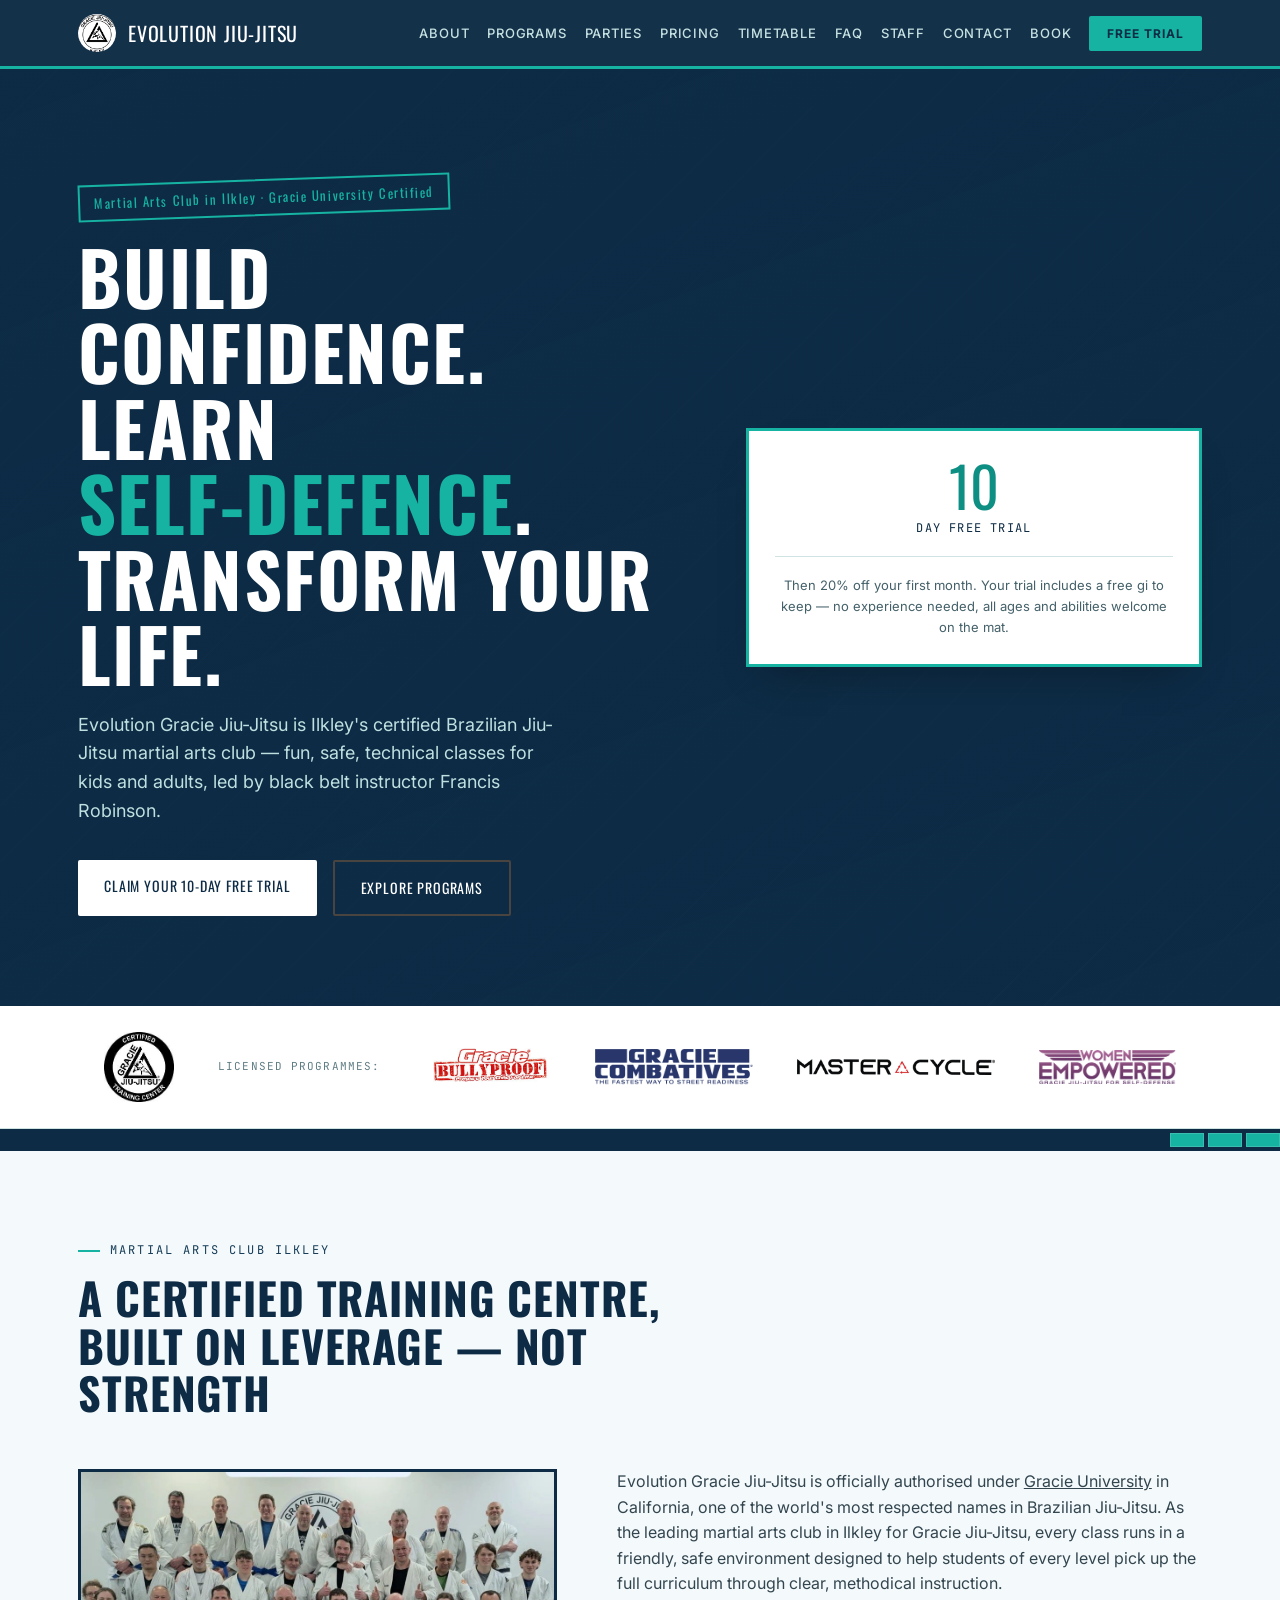
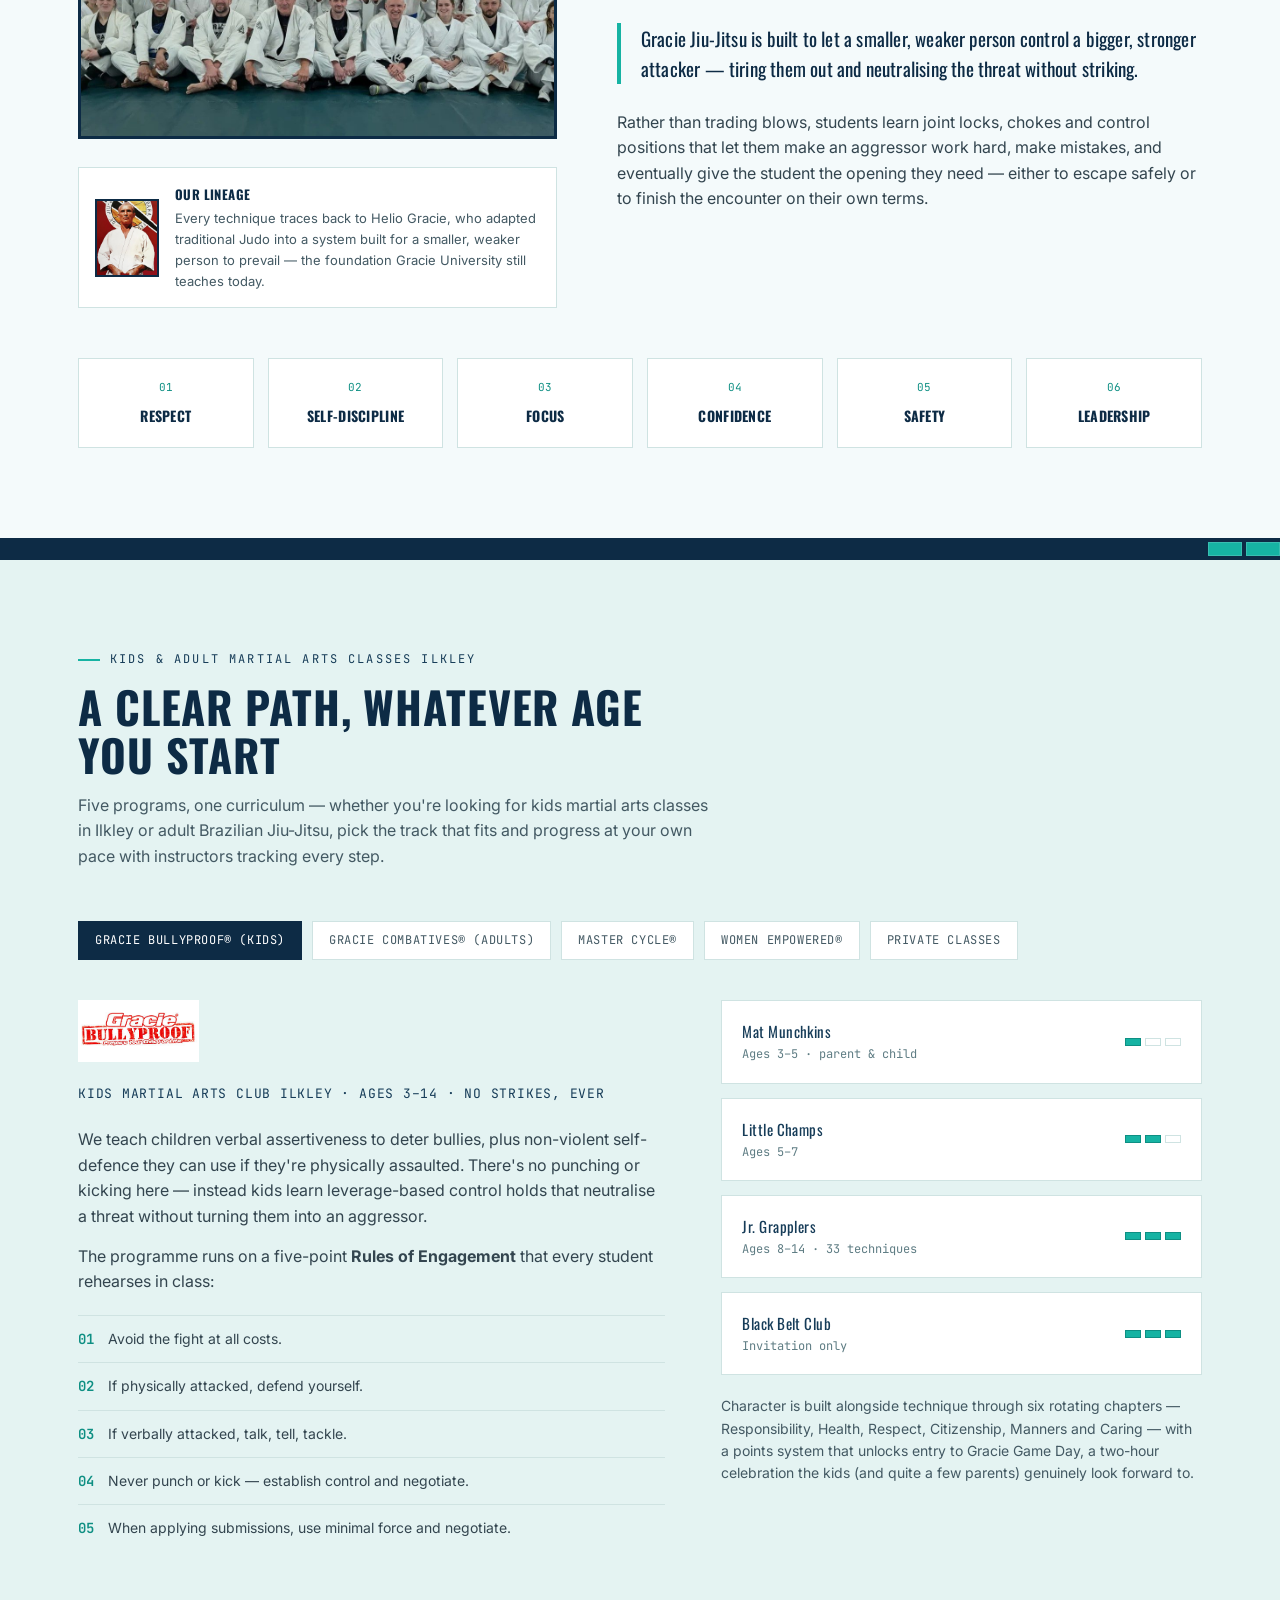
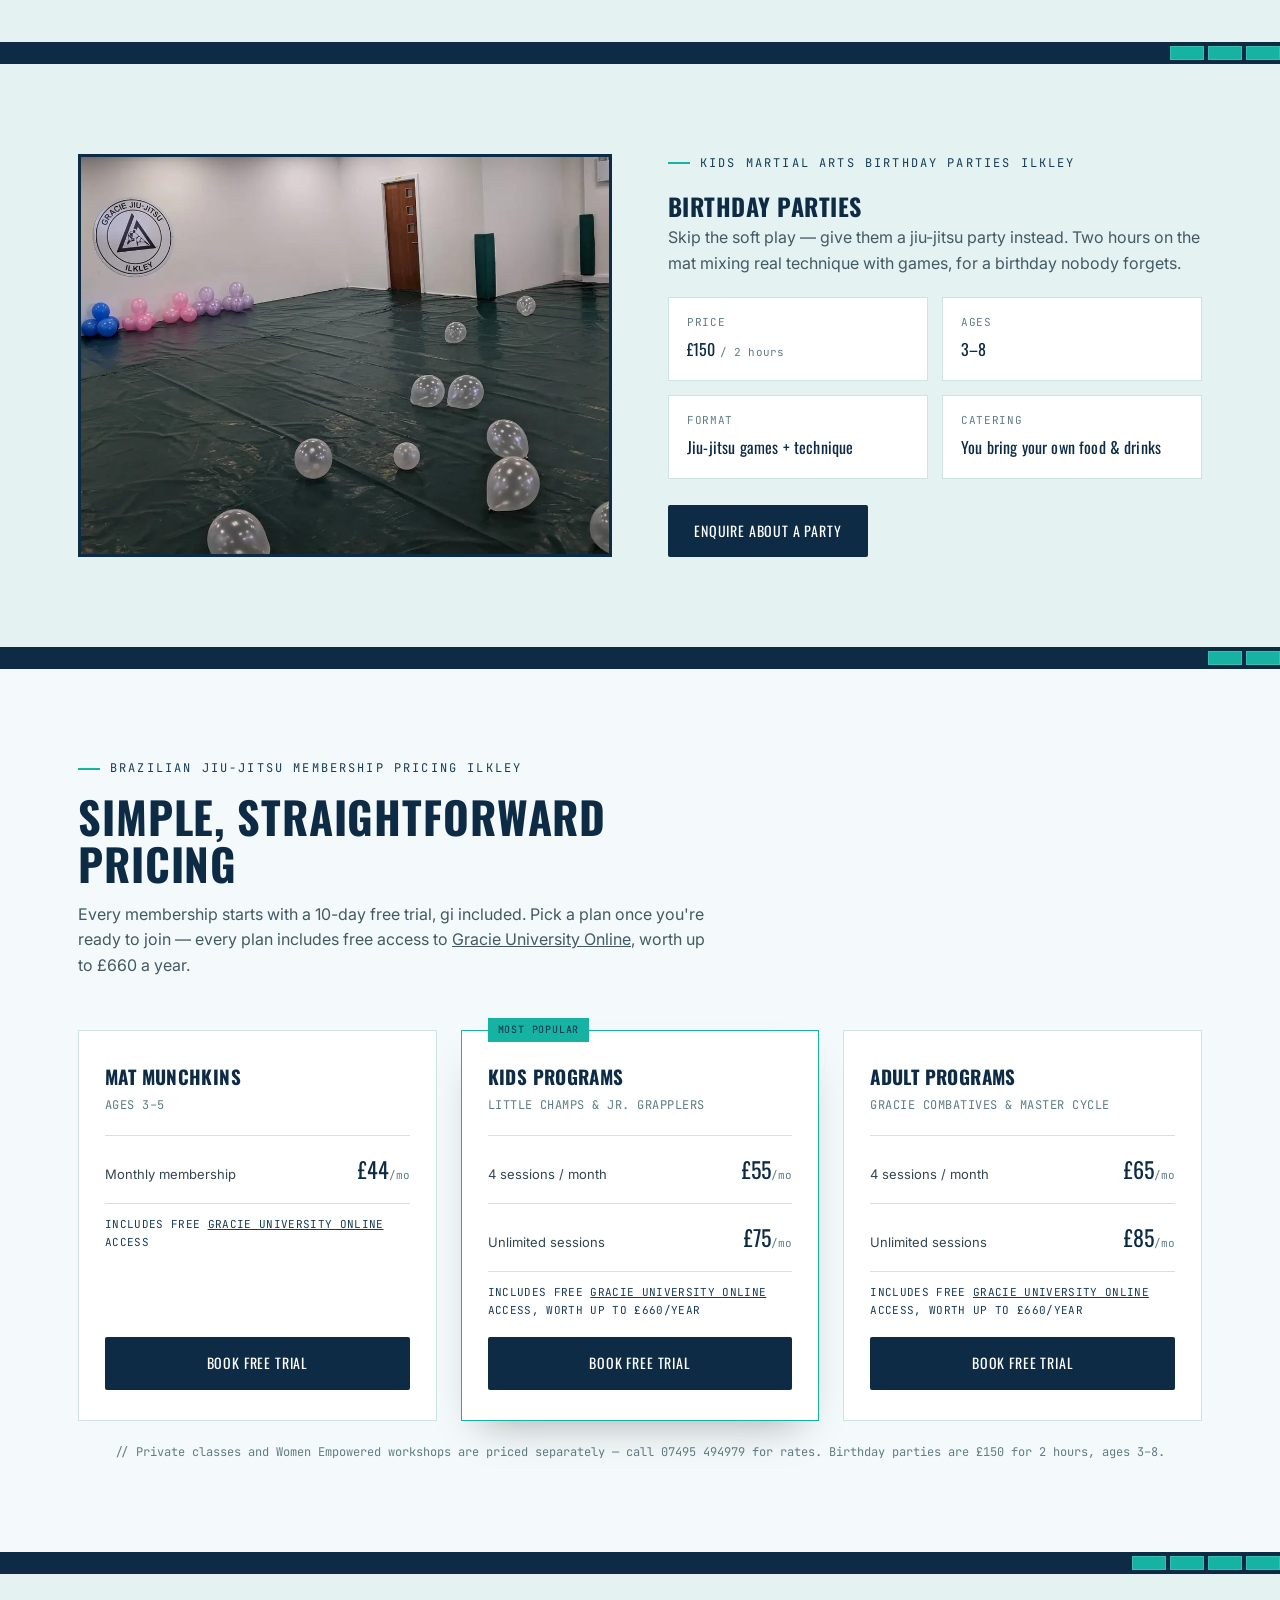
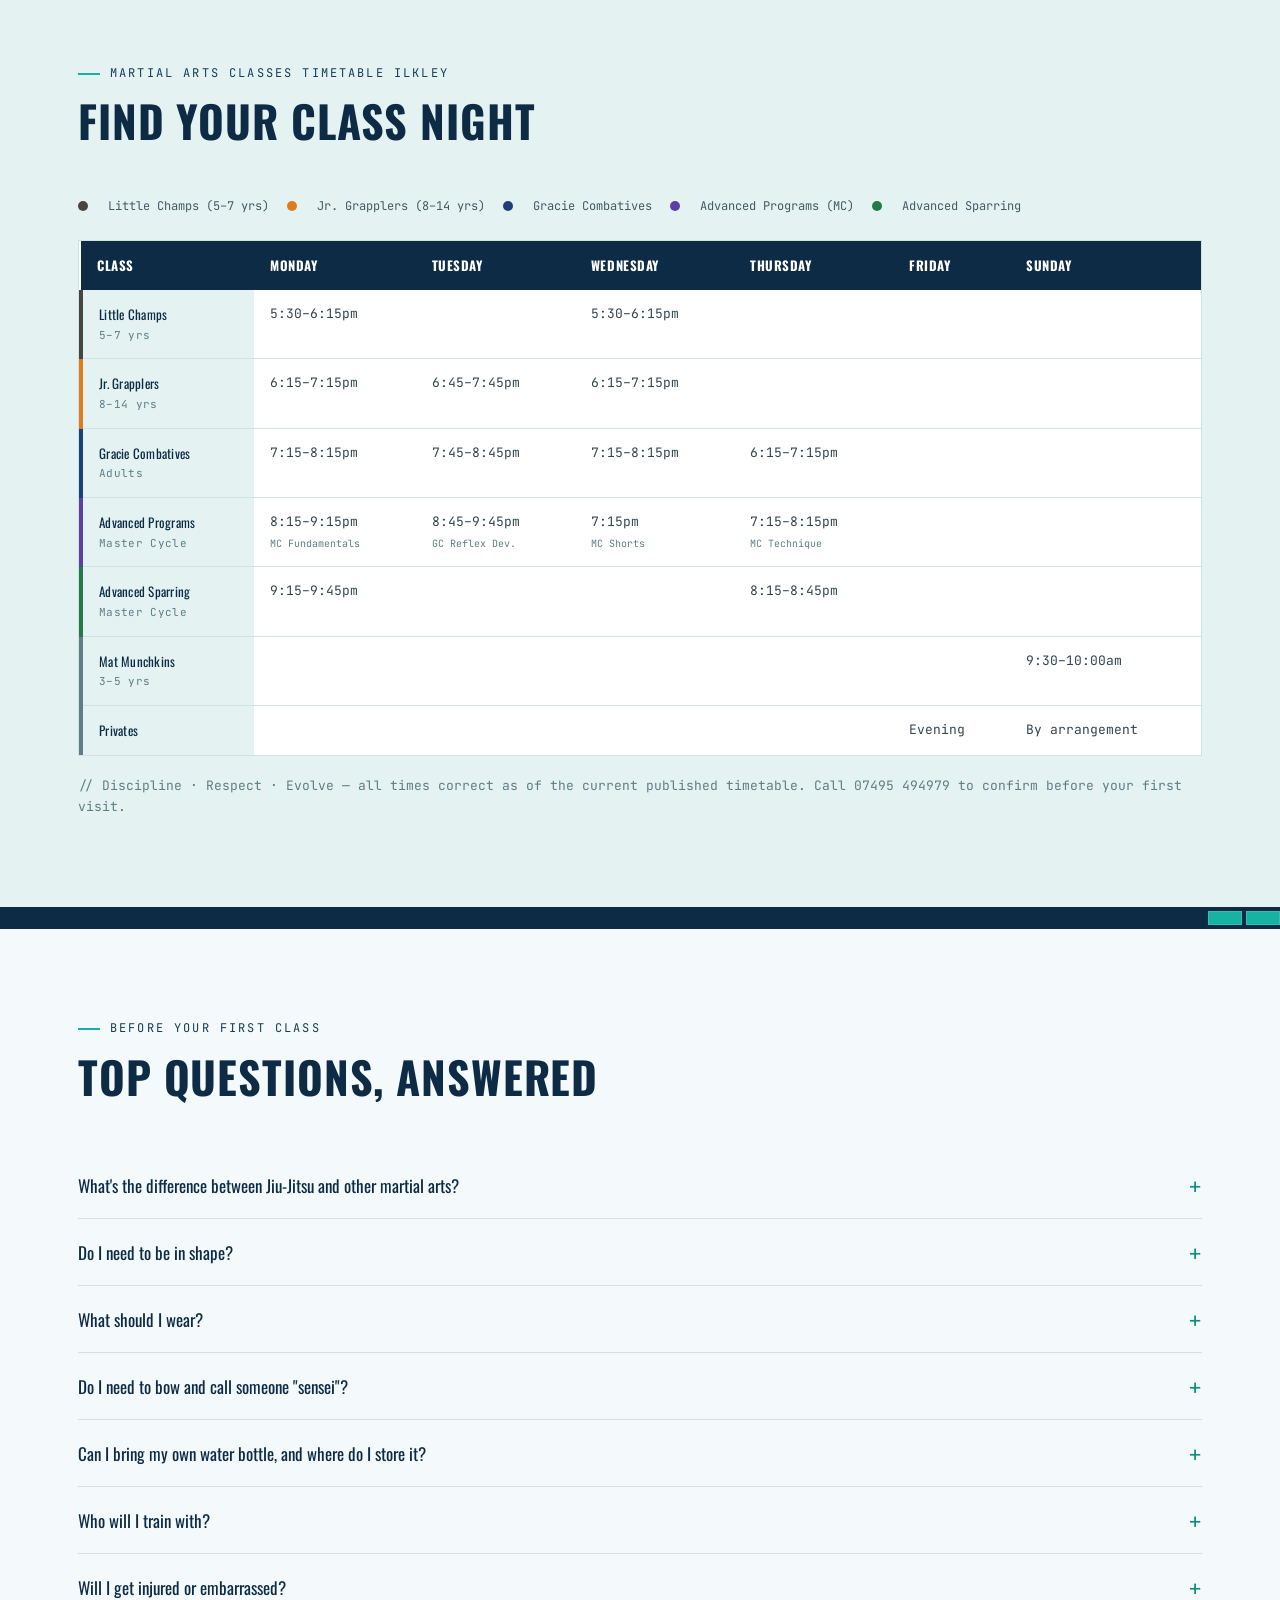
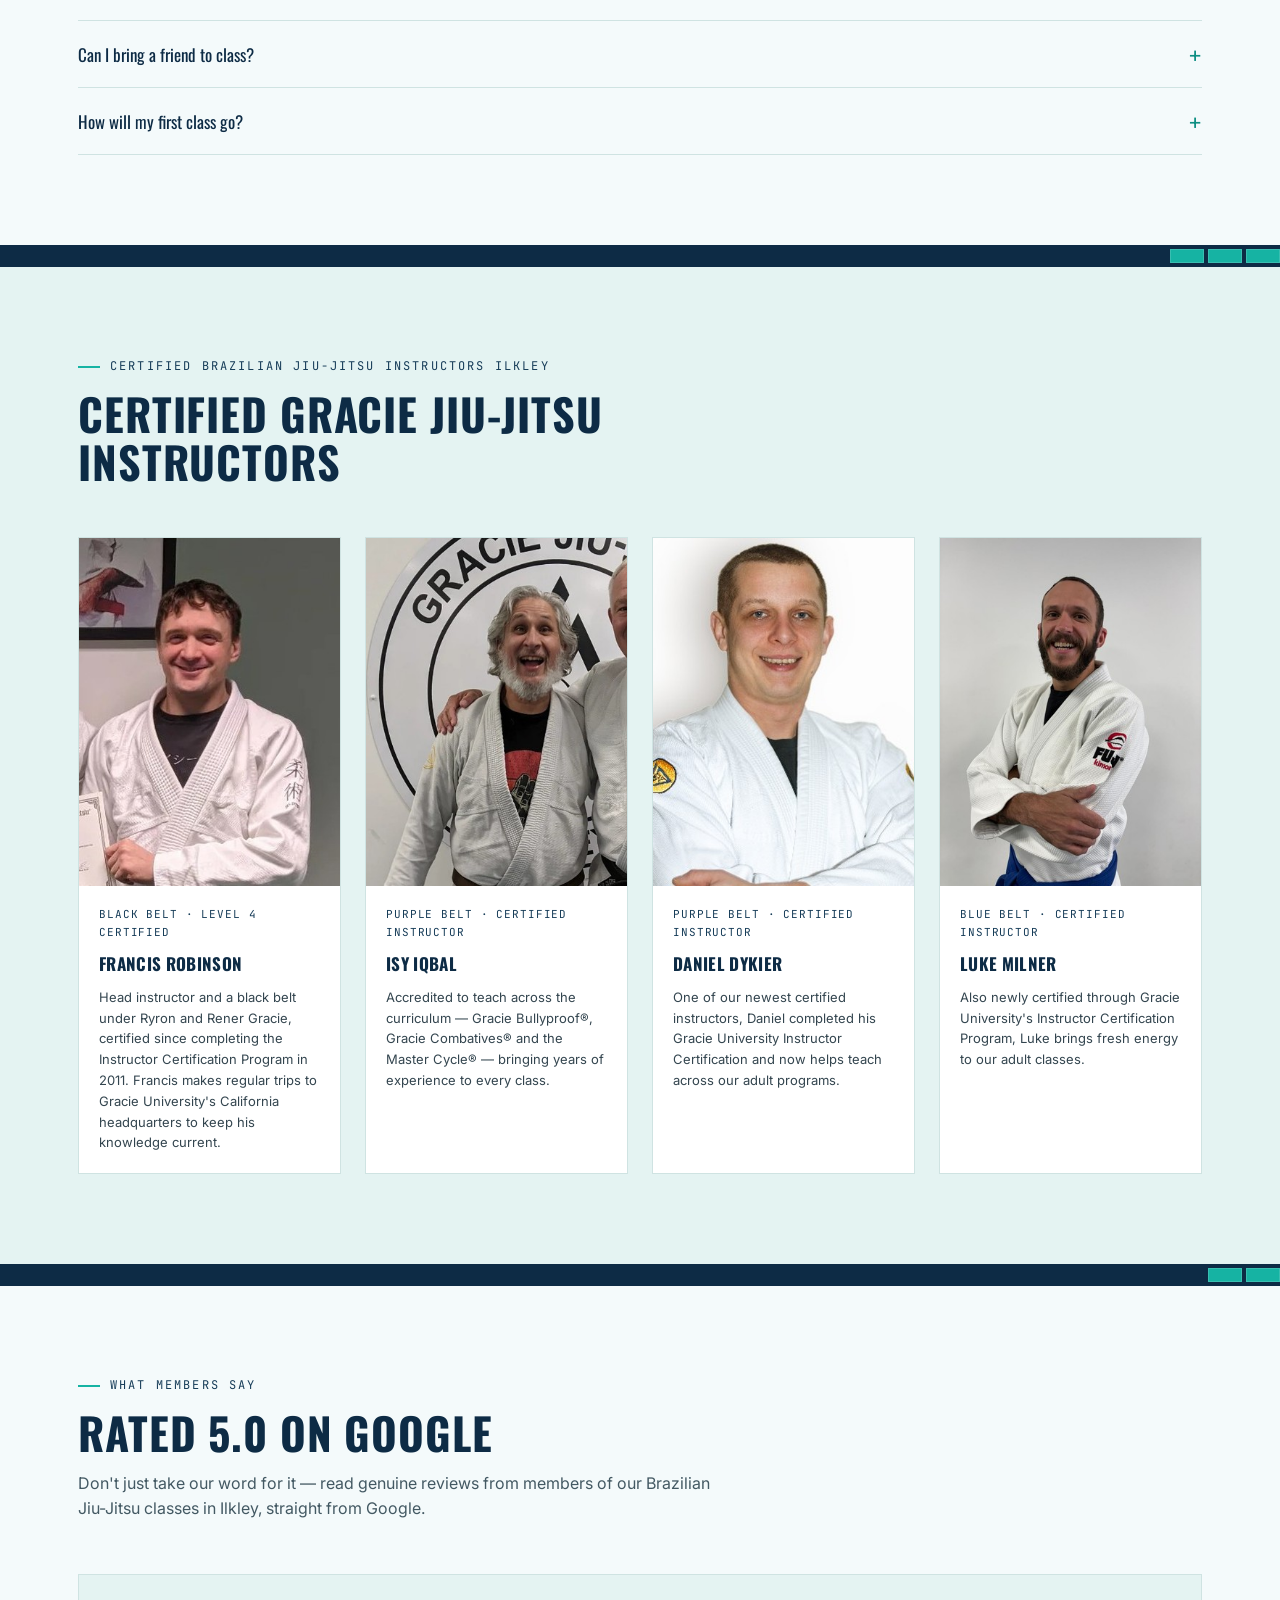
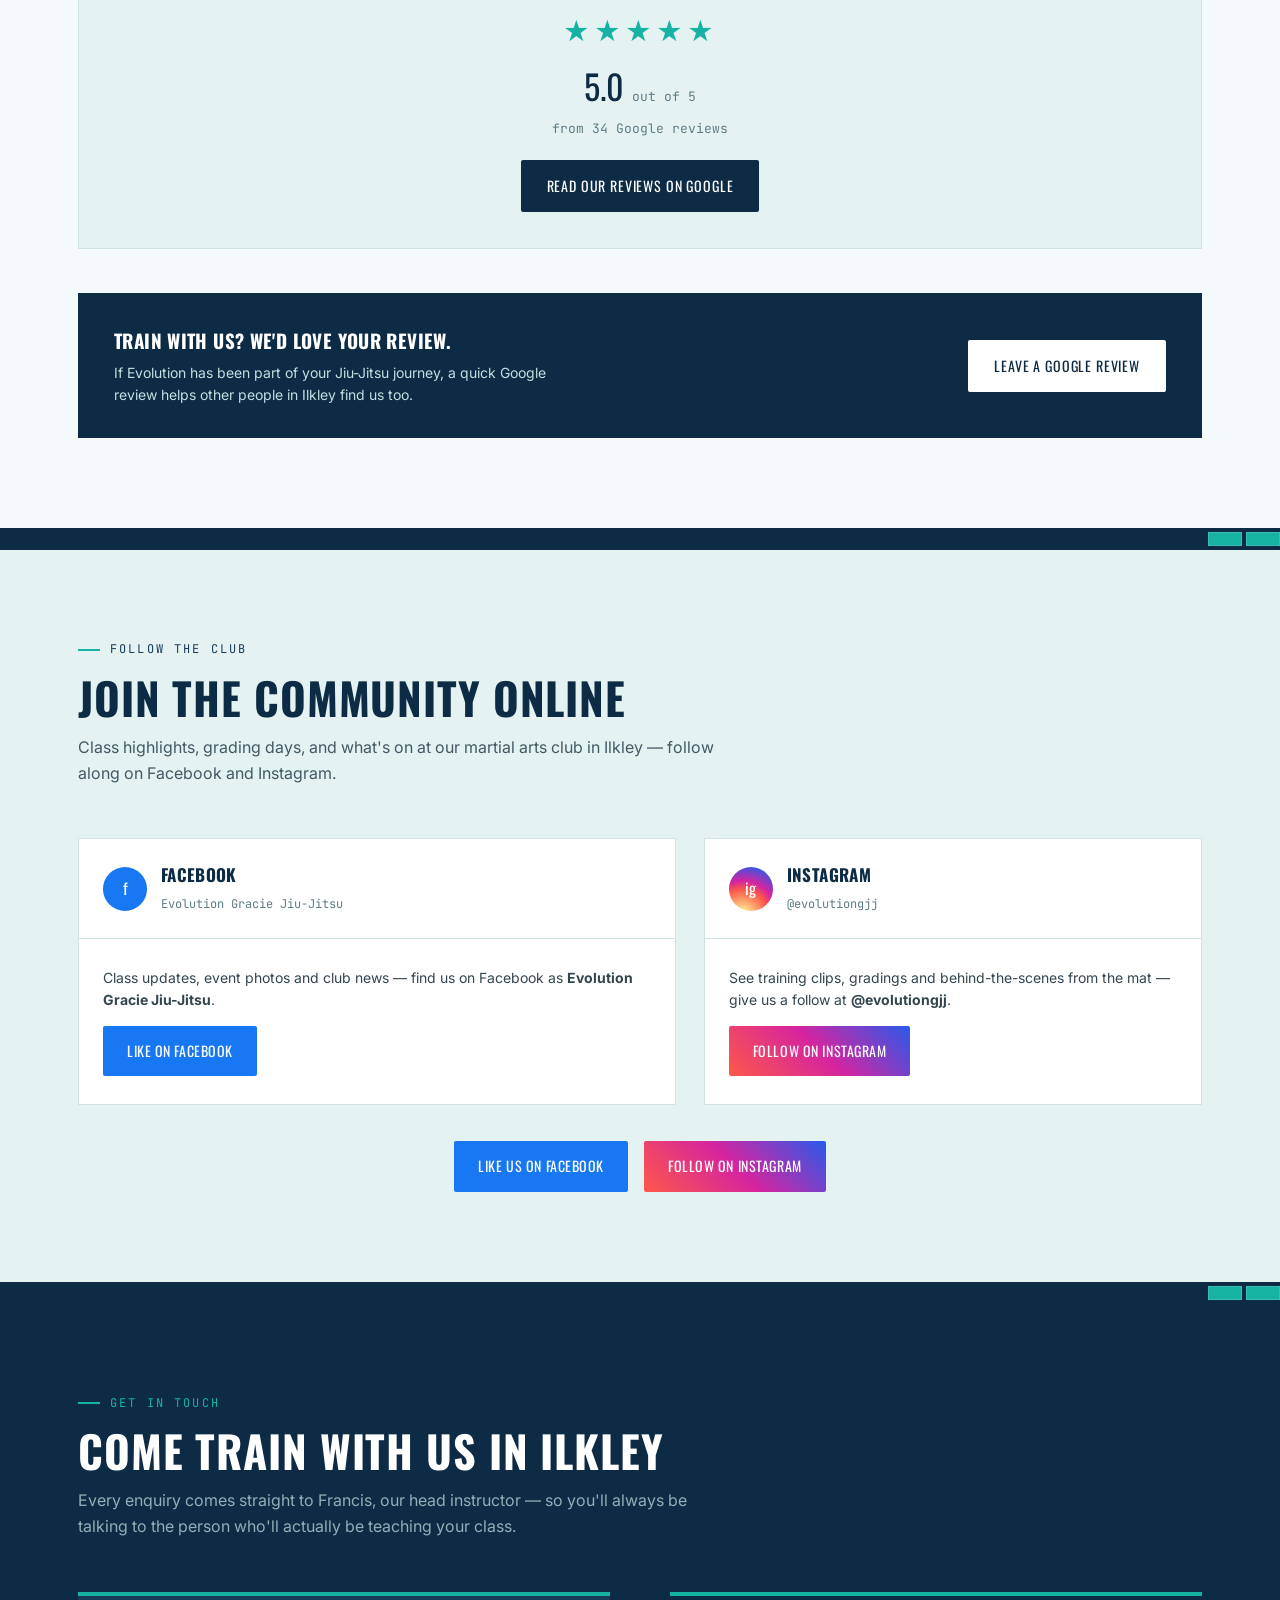
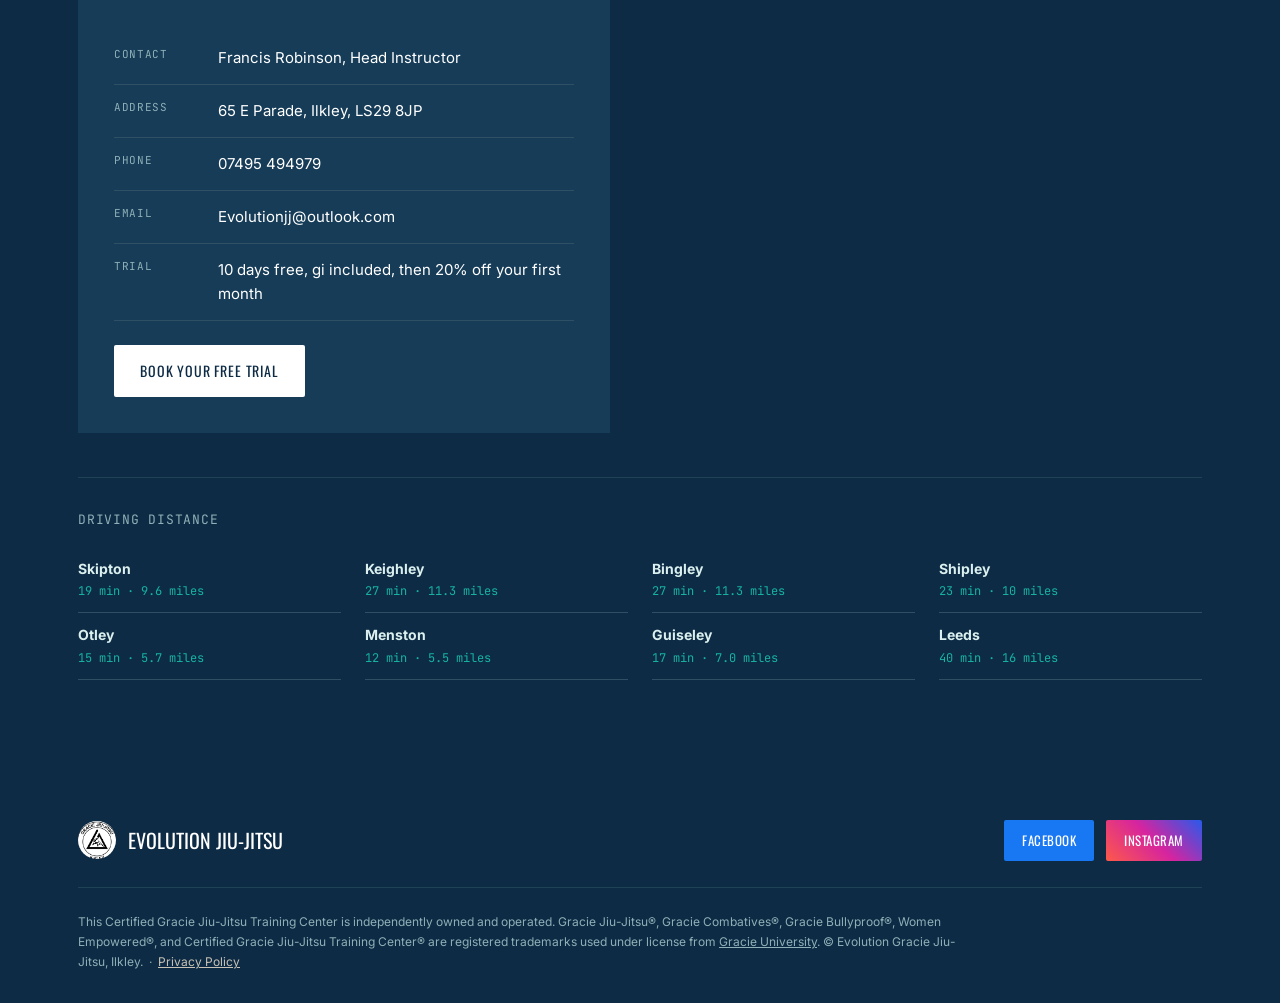
==== commit 7da63df1: "increase and nationalise image sizes of gracie programs" ====
--- a/index.html
+++ b/index.html
@@ -107,10 +107,10 @@
   <div class="wrap trust-row">
     <img src="images/certified-gracie-jiu-jitsu-training-center-ilkley.jpg" alt="Certified Gracie Jiu-Jitsu Training Center Ilkley badge" class="badge-img">
     <span class="trust-label">Licensed programmes:</span>
-    <img src="images/gracie-bullyproof-kids-martial-arts-ilkley.jpeg" alt="Gracie Bullyproof kids martial arts programme Ilkley">
-    <img src="images/gracie-combatives-adult-jiu-jitsu-classes-ilkley.png" alt="Gracie Combatives adult Brazilian Jiu-Jitsu programme Ilkley">
-    <img src="images/master-cycle-advanced-brazilian-jiu-jitsu-ilkley.png" alt="Master Cycle advanced Brazilian Jiu-Jitsu programme Ilkley">
-    <img src="images/women-empowered-self-defence-classes-ilkley.png" alt="Women Empowered self-defence classes Ilkley">
+    <img src="images/gracie-bullyproof-kids-martial-arts-ilkley.jpeg" alt="Gracie Bullyproof kids martial arts programme Ilkley" class="logo-bullyproof">
+    <img src="images/gracie-combatives-adult-jiu-jitsu-classes-ilkley.png" alt="Gracie Combatives adult Brazilian Jiu-Jitsu programme Ilkley" class="logo-combatives">
+    <img src="images/master-cycle-advanced-brazilian-jiu-jitsu-ilkley.png" alt="Master Cycle advanced Brazilian Jiu-Jitsu programme Ilkley" class="logo-mastercycle">
+    <img src="images/women-empowered-self-defence-classes-ilkley.png" alt="Women Empowered self-defence classes Ilkley" class="logo-women">
   </div>
 </div>
 
@@ -169,7 +169,7 @@
     <div class="program-panel active" id="panel-kids">
       <div class="program-layout">
         <div>
-          <img class="program-logo tall" src="images/gracie-bullyproof-kids-martial-arts-ilkley.jpeg" alt="Gracie Bullyproof logo">
+          <img class="program-logo tall logo-bullyproof" src="images/gracie-bullyproof-kids-martial-arts-ilkley.jpeg" alt="Gracie Bullyproof logo">
           <span class="program-tagline">Kids Martial Arts Club Ilkley &middot; Ages 3&ndash;14 &middot; No strikes, ever</span>
           <p>We teach children verbal assertiveness to deter bullies, plus non-violent self-defence they can use if they're physically assaulted. There's no punching or kicking here &mdash; instead kids learn leverage-based control holds that neutralise a threat without turning them into an aggressor.</p>
           <p>The programme runs on a five-point <strong>Rules of Engagement</strong> that every student rehearses in class:</p>
@@ -208,7 +208,7 @@
     <div class="program-panel" id="panel-combatives">
       <div class="program-layout">
         <div>
-          <img class="program-logo" src="images/gracie-combatives-adult-jiu-jitsu-classes-ilkley.png" alt="Gracie Combatives logo">
+          <img class="program-logo logo-combatives" src="images/gracie-combatives-adult-jiu-jitsu-classes-ilkley.png" alt="Gracie Combatives logo">
           <span class="program-tagline">Adult Brazilian Jiu-Jitsu Ilkley &middot; Beginner program &middot; no experience required</span>
           <p>Gracie Jiu-Jitsu spans hundreds of techniques, but Gracie Family research into real fights found that 36 of them account for the vast majority of successful outcomes. Combatives is entirely dedicated to mastering those 36 &mdash; one standing and one ground technique per hour-long lesson, broken into simple, repeatable drills.</p>
           <p>There's no sparring in this program and no prerequisites &mdash; every class welcomes complete beginners, regardless of age, gender or fitness level.</p>
@@ -224,7 +224,7 @@
     <div class="program-panel" id="panel-master">
       <div class="program-layout">
         <div>
-          <img class="program-logo" src="images/master-cycle-advanced-brazilian-jiu-jitsu-ilkley.png" alt="Master Cycle logo">
+          <img class="program-logo logo-mastercycle" src="images/master-cycle-advanced-brazilian-jiu-jitsu-ilkley.png" alt="Master Cycle logo">
           <span class="program-tagline">Advanced program &middot; Combatives belt or higher</span>
           <p>Once you've earned your Combatives belt, the Master Cycle takes you the rest of the way to black belt &mdash; hundreds of advanced techniques organised into seven positional chapters, each studied for several months before moving on.</p>
           <div class="chapter-tags">
@@ -252,7 +252,7 @@
     <div class="program-panel" id="panel-women">
       <div class="program-layout">
         <div>
-          <img class="program-logo tall" src="images/women-empowered-self-defence-classes-ilkley.png" alt="Women Empowered logo">
+          <img class="program-logo tall logo-women" src="images/women-empowered-self-defence-classes-ilkley.png" alt="Women Empowered logo">
           <span class="program-tagline">Self-defence workshops for women &middot; no experience needed</span>
           <p>Women Empowered&reg; is Gracie University's dedicated self-defence curriculum for women, focused on the situations women are statistically most likely to face &mdash; grabs, holds and attacks from a larger, stronger assailant, including from a standing clinch or on the ground.</p>
           <p>Sessions are taught in a supportive, women-only environment and build the same leverage-based control used throughout Gracie Jiu-Jitsu, adapted specifically to close the size and strength gap against a bigger attacker.</p>
--- a/styles.css
+++ b/styles.css
@@ -335,8 +335,8 @@
   /* ---------- TRUST STRIP ---------- */
   .trust-strip{background:var(--white);border-bottom:1px solid var(--line);padding:26px 0;}
   .trust-row{display:flex;align-items:center;justify-content:center;gap:44px;flex-wrap:wrap;}
-  .trust-row img{height:34px;width:auto;object-fit:contain;filter:grayscale(0.15);}
-  .trust-row .badge-img{height:56px;width:56px;}
+  .trust-row img{object-fit:contain;filter:grayscale(0.15);}
+  .trust-row .badge-img{height:70px;width:70px;}
   .trust-label{font-family:var(--mono);font-size:11px;letter-spacing:0.1em;text-transform:uppercase;color:#5f7d84;margin-right:6px;}
 
   /* ---------- ABOUT IMAGE + LINEAGE ---------- */
@@ -350,8 +350,8 @@
   .lineage b{color:var(--ink);font-family:var(--display);font-size:13px;letter-spacing:0.03em;text-transform:uppercase;display:block;margin-bottom:3px;}
 
   /* ---------- PROGRAM LOGOS ---------- */
-  .program-logo{height:34px;margin-bottom:22px;display:block;}
-  .program-logo.tall{height:44px;}
+  .program-logo{height:56px;margin-bottom:22px;display:block;}
+  .program-logo.tall{height:74px;}
 
   /* ---------- BIRTHDAY PARTIES ---------- */
   .party-layout{display:grid;grid-template-columns:1fr 1fr;gap:56px;align-items:center;}
@@ -490,3 +490,9 @@
     .staff-grid.staff-grid-4{grid-template-columns:1fr;}
     .trial-banner{flex-direction:column;align-items:flex-start;}
   }
+
+  /* ---------- PROGRAM LOGO SIZE OVERRIDES (kept last so they always win) ---------- */
+  .logo-bullyproof{height:62px!important;width:auto!important;}
+  .logo-combatives{height:36px!important;width:auto!important;}
+  .logo-mastercycle{width:198px!important;height:auto!important;}
+  .logo-women{height:34px!important;width:auto!important;}
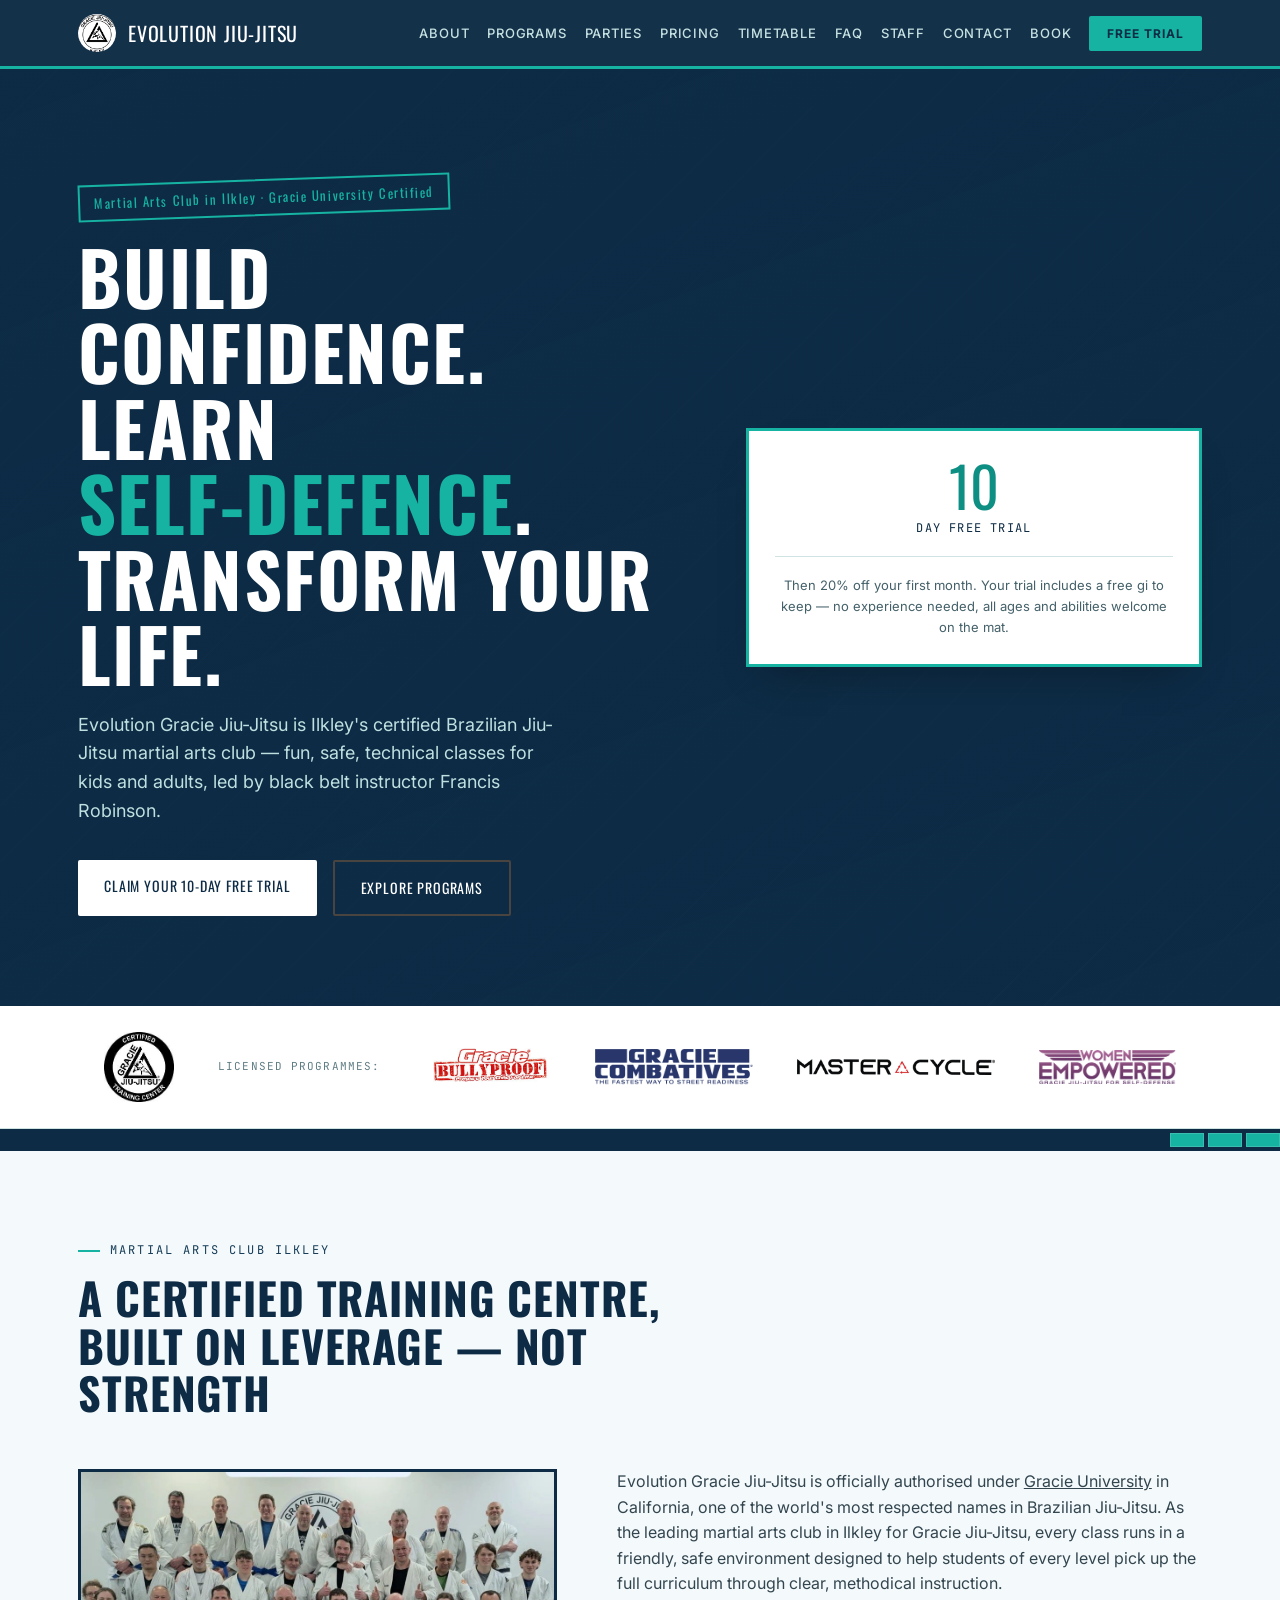
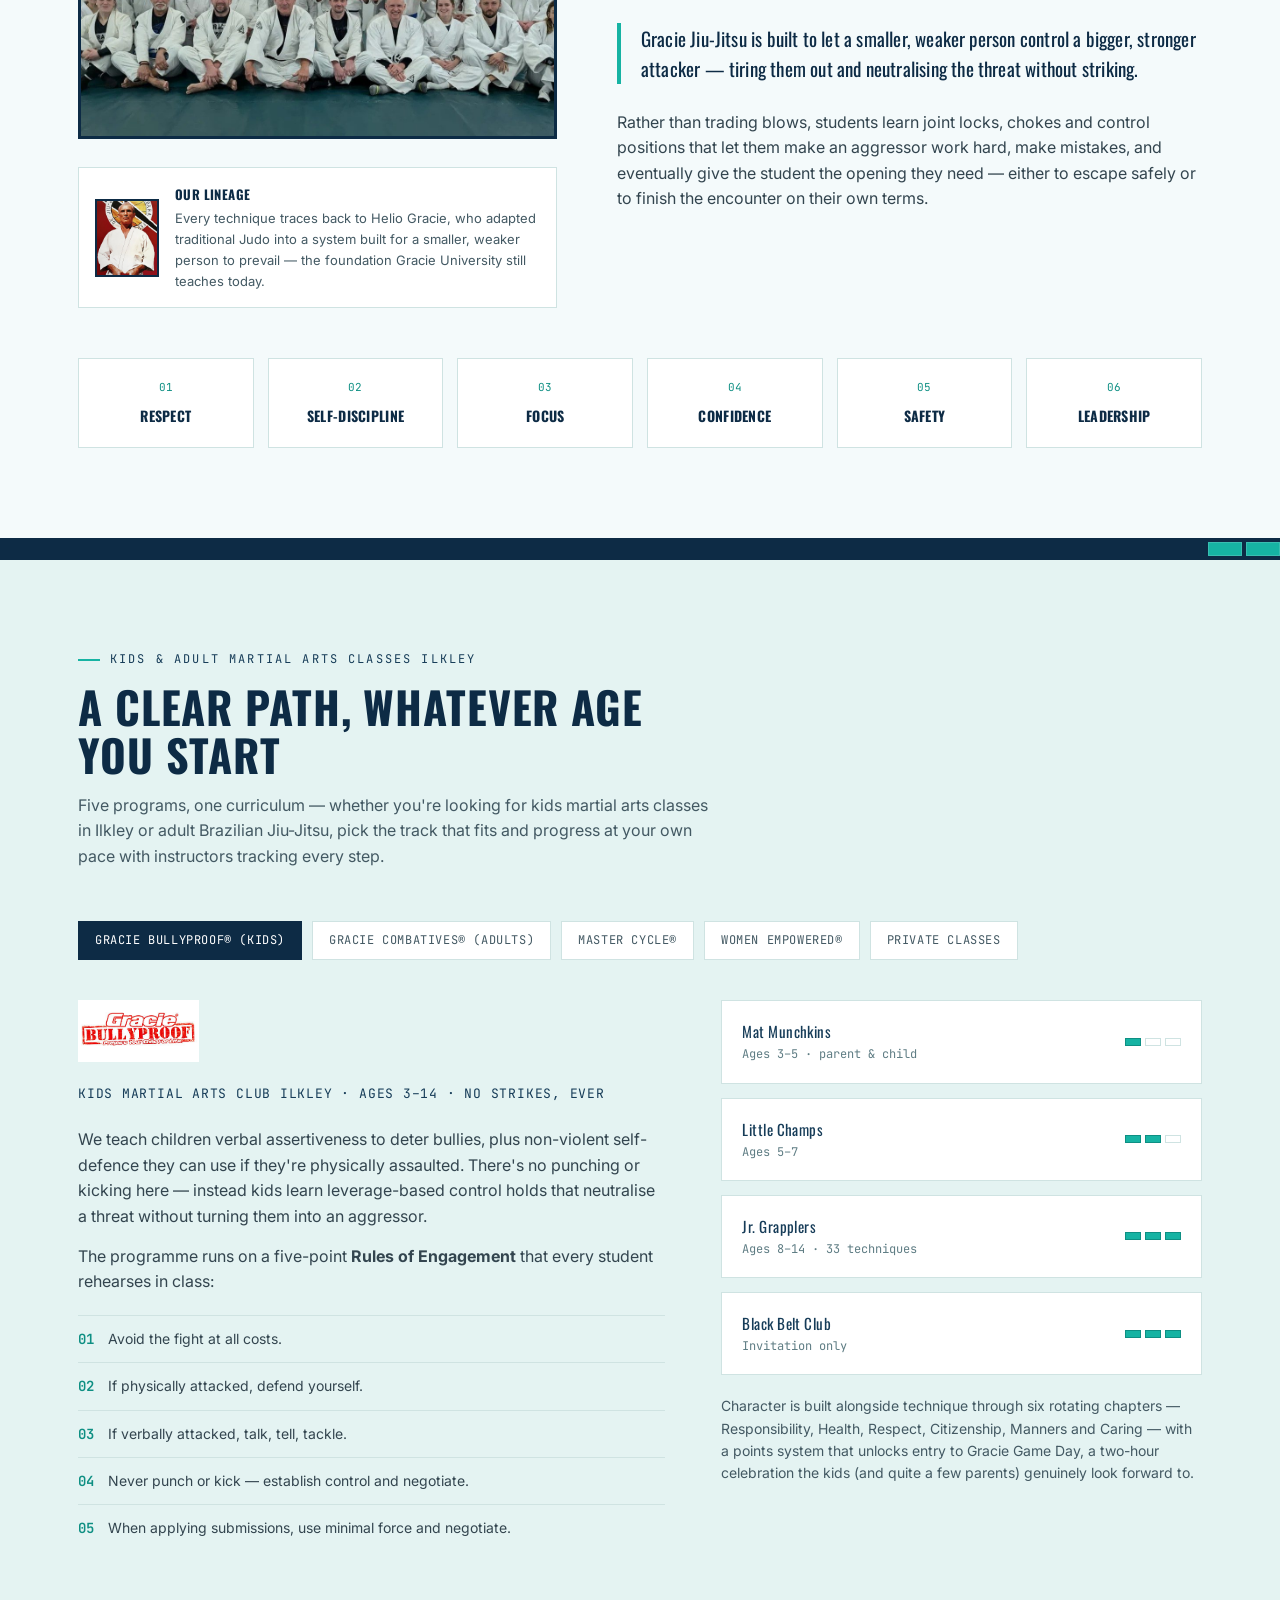
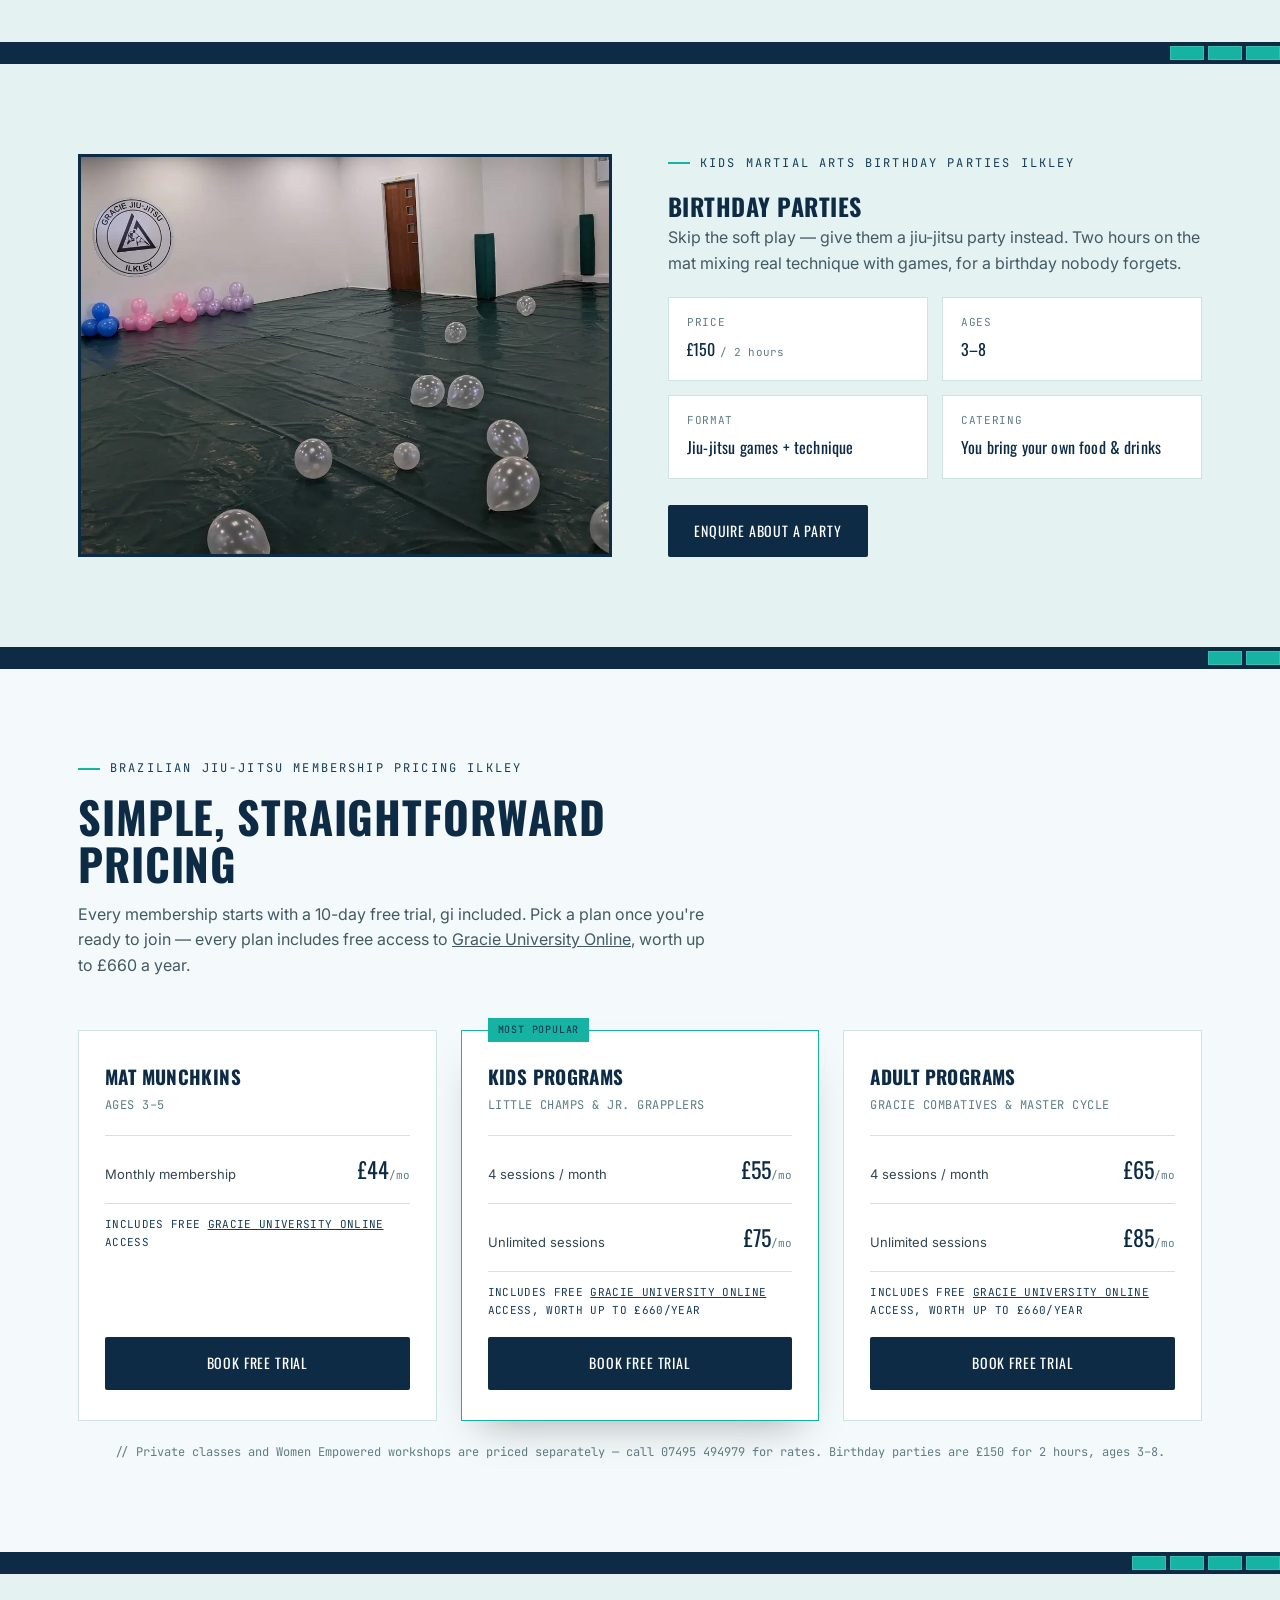
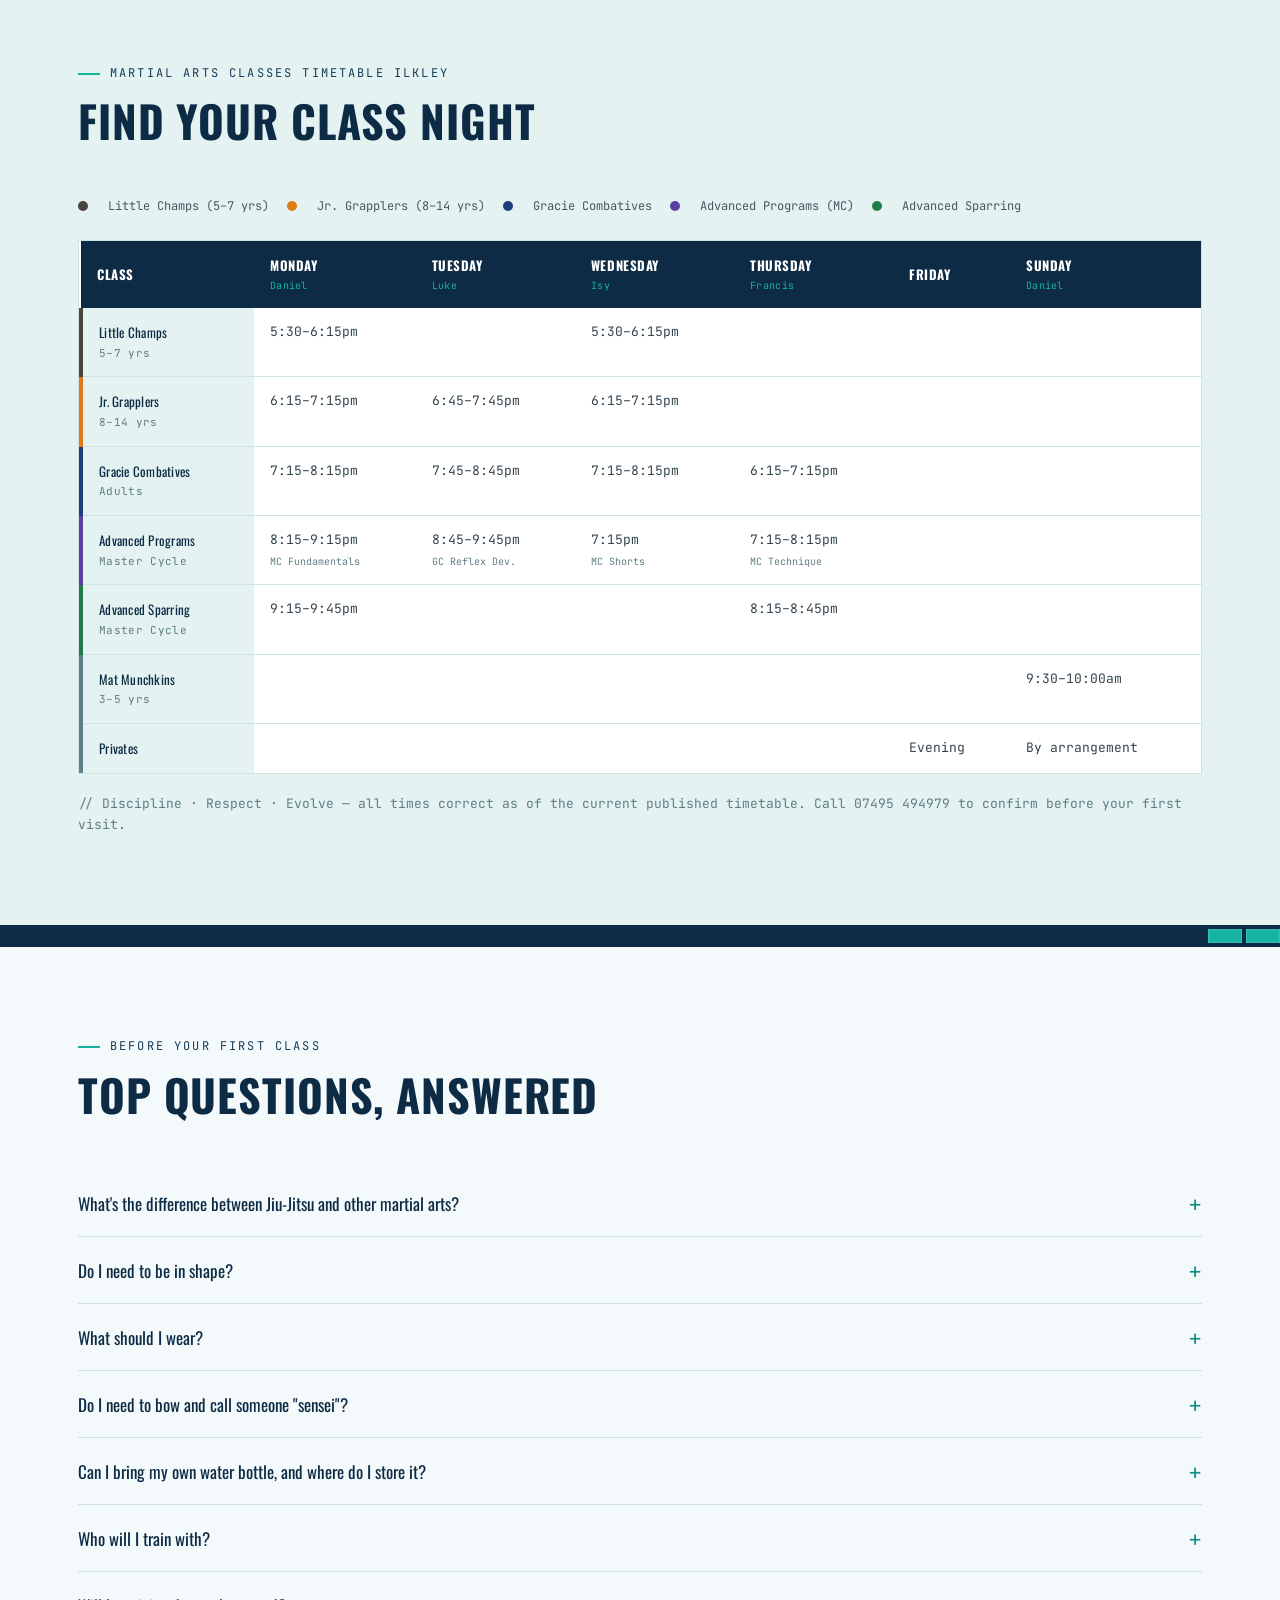
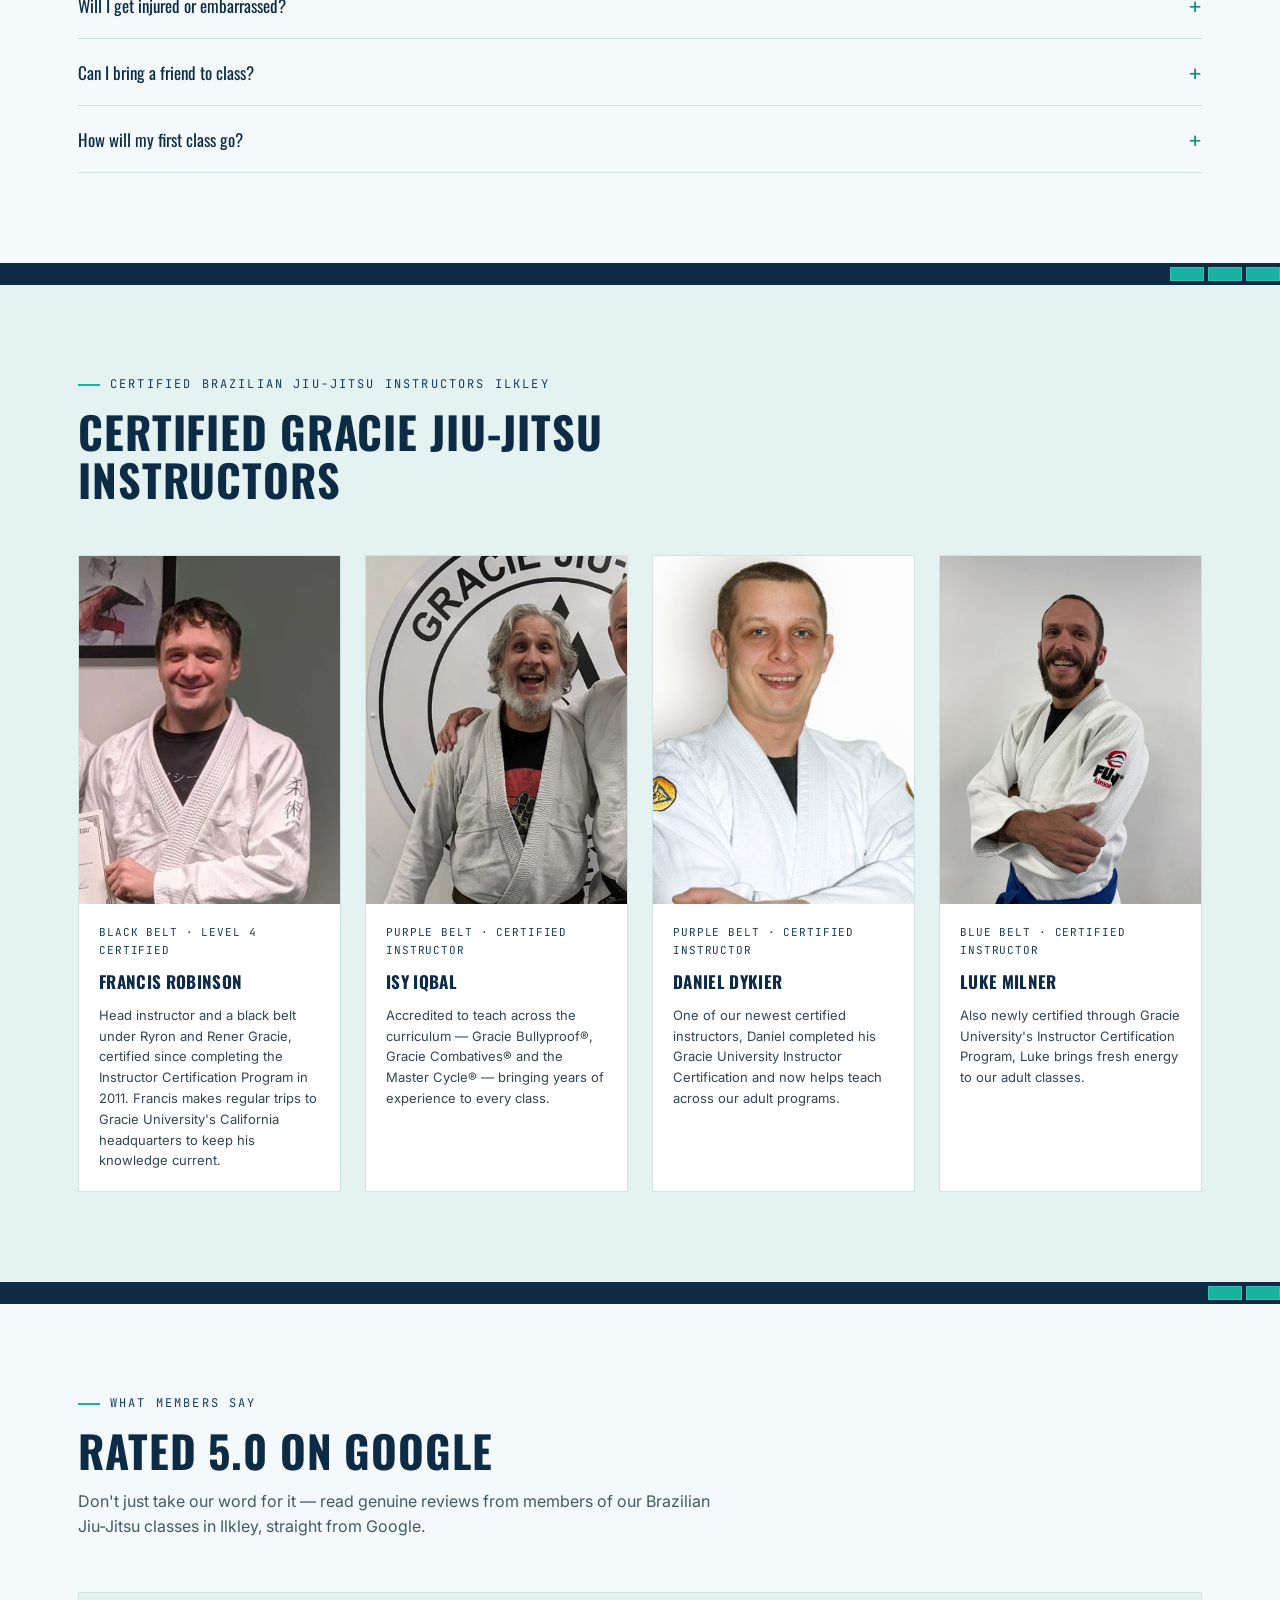
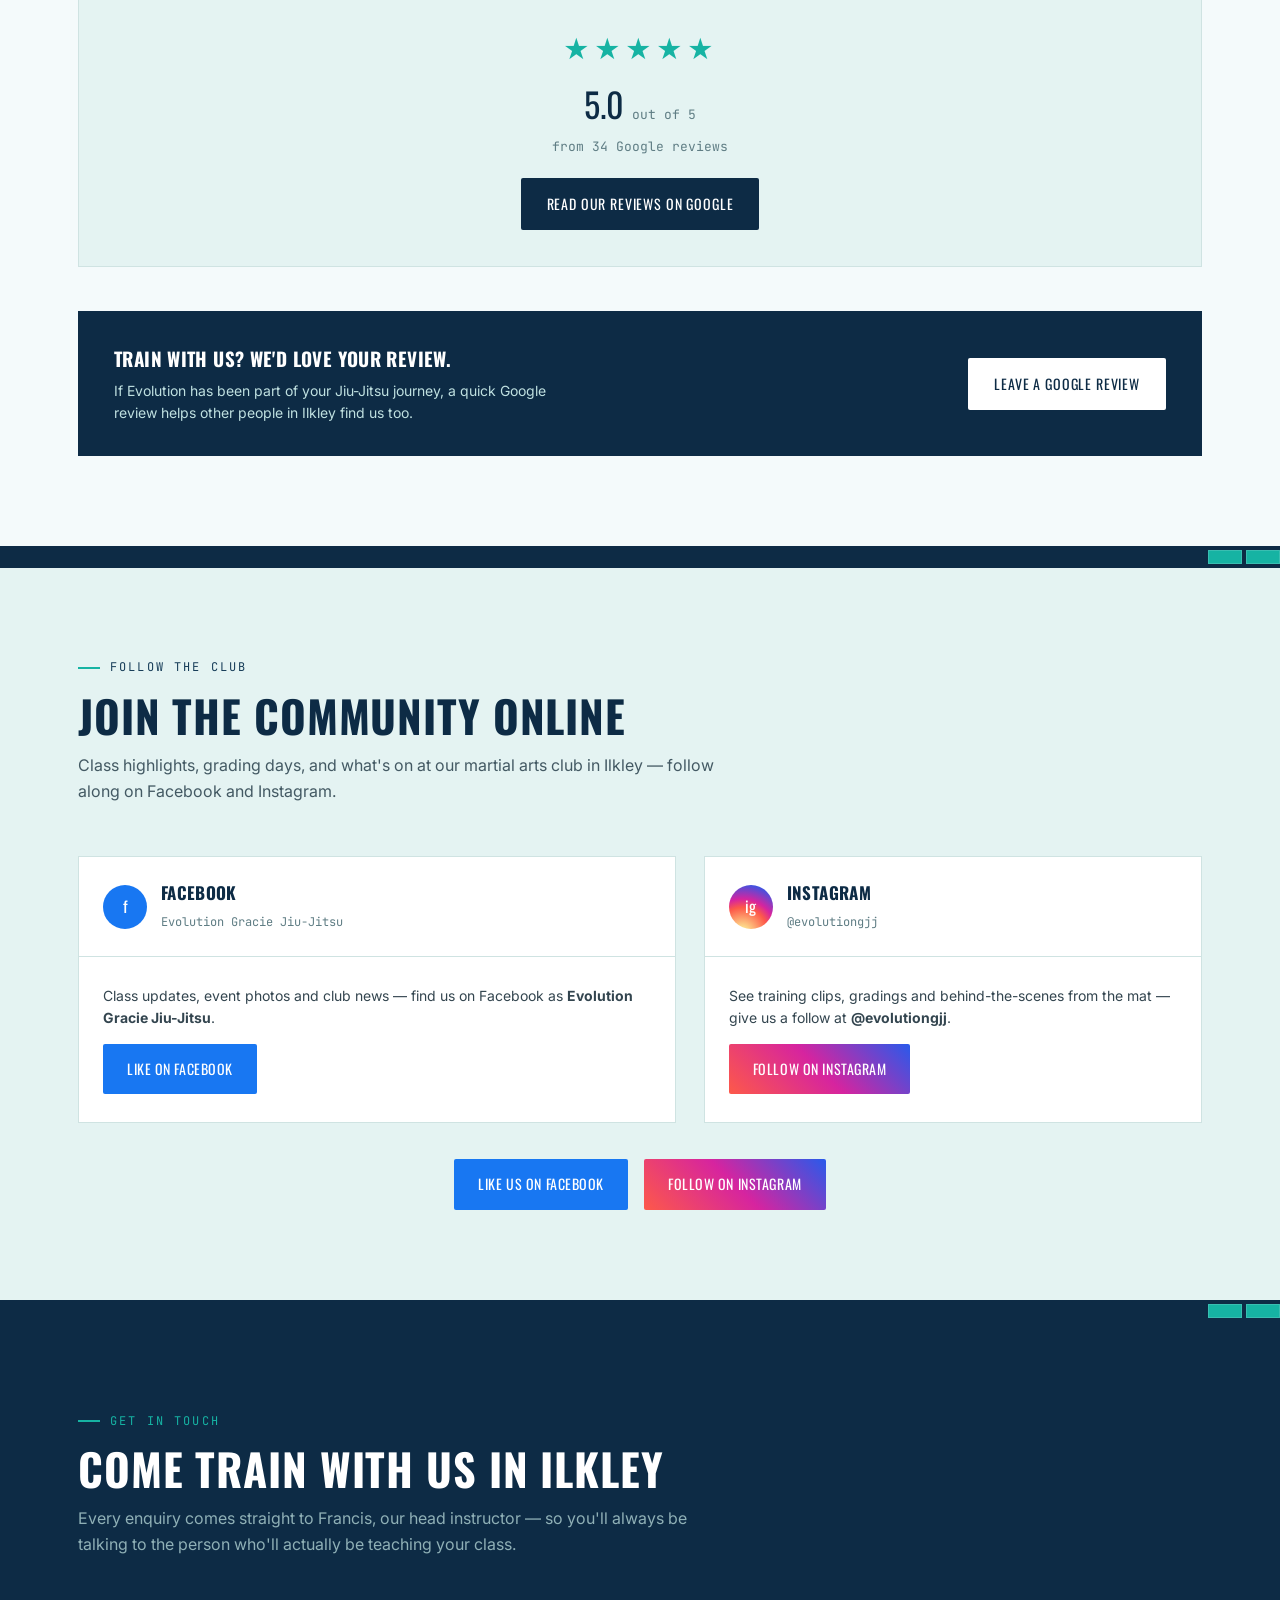
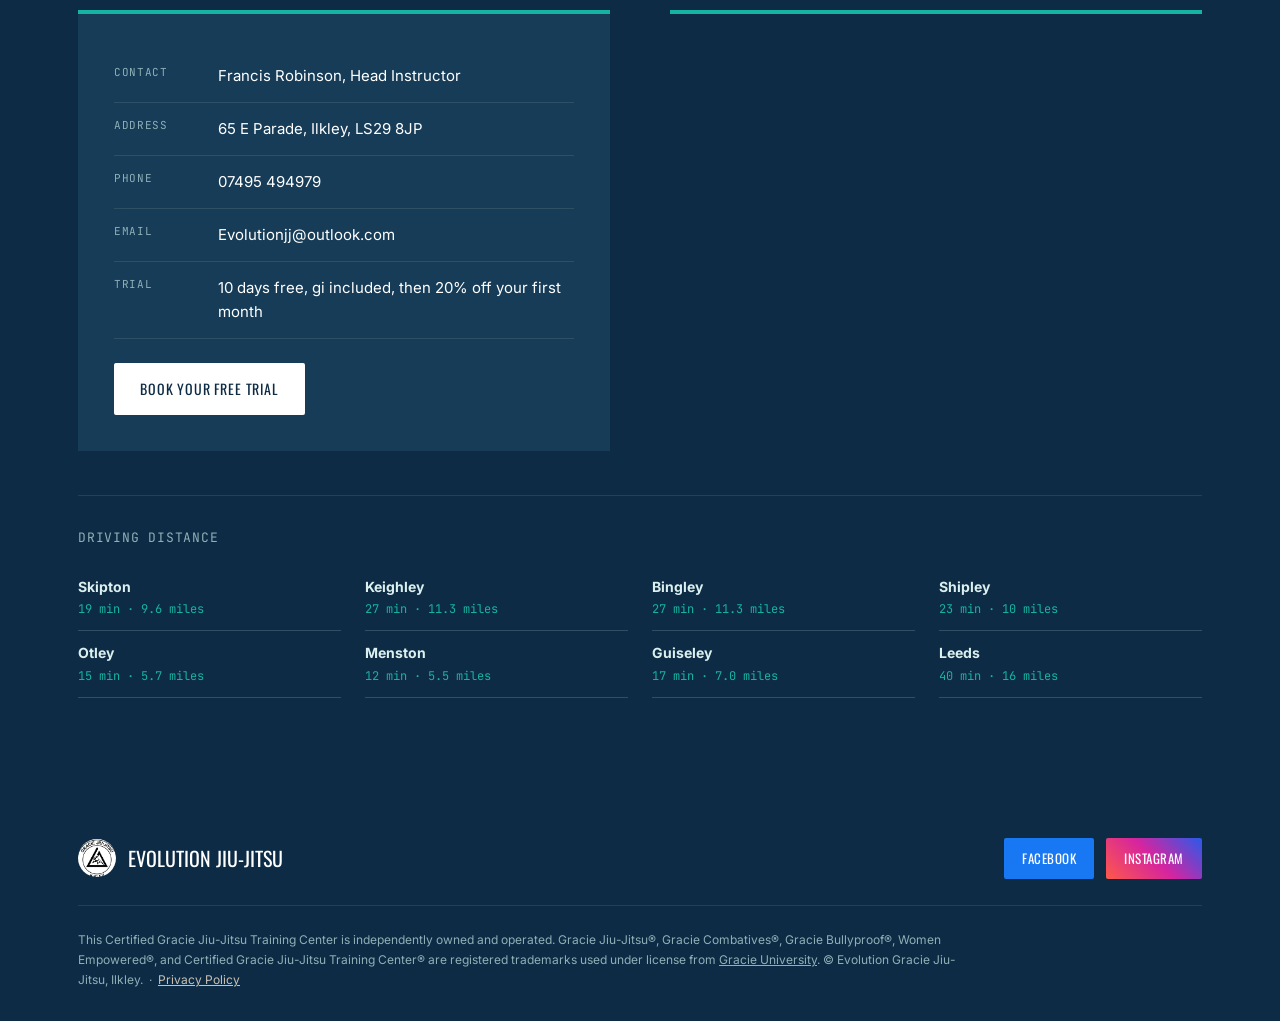
==== commit bd5ea2c9: "include instructor names on timetable" ====
--- a/index.html
+++ b/index.html
@@ -384,7 +384,15 @@
 
     <div class="tt-scroll">
     <table class="tt-table">
-      <thead><tr><th>Class</th><th>Monday</th><th>Tuesday</th><th>Wednesday</th><th>Thursday</th><th>Friday</th><th>Sunday</th></tr></thead>
+      <thead><tr>
+        <th>Class</th>
+        <th>Monday<span class="tt-teacher">Daniel</span></th>
+        <th>Tuesday<span class="tt-teacher">Luke</span></th>
+        <th>Wednesday<span class="tt-teacher">Isy</span></th>
+        <th>Thursday<span class="tt-teacher">Francis</span></th>
+        <th>Friday</th>
+        <th>Sunday<span class="tt-teacher">Daniel</span></th>
+      </tr></thead>
       <tbody>
         <tr>
           <td class="tt-class" style="border-left-color:#4a4441;">Little Champs<br><span>5&ndash;7 yrs</span></td>
--- a/styles.css
+++ b/styles.css
@@ -224,6 +224,10 @@
   .tt-table th{
     background:var(--ink);color:var(--white);text-align:left;padding:14px 16px;
     font-family:var(--display);font-size:13px;letter-spacing:0.04em;text-transform:uppercase;white-space:nowrap;
+  }
+  .tt-teacher{
+    display:block;font-family:var(--mono);font-size:10px;letter-spacing:0.03em;
+    text-transform:none;color:var(--gold);margin-top:2px;font-weight:400;
   }
   .tt-table td{padding:14px 16px;border-bottom:1px solid var(--line);font-size:13px;vertical-align:top;}
   .tt-table tr:last-child td{border-bottom:none;}
@@ -456,7 +460,14 @@
     background:var(--white);border:1px solid var(--line);padding:30px;
     display:flex;flex-direction:column;gap:14px;
   }
-  .book-card img.program-logo{margin-bottom:4px;}
+  .book-card img.program-logo{margin-bottom:4px;max-width:100%;}
+  .book-card .logo-bullyproof,
+  .book-card .logo-combatives,
+  .book-card .logo-mastercycle,
+  .book-card .logo-women{
+    width:160px!important;height:48px!important;object-fit:contain!important;
+    object-position:left center!important;
+  }
   .book-card h3{font-size:20px;}
   .book-card p{font-size:14px;color:#33454f;flex-grow:1;}
   .book-card .book-meta{font-family:var(--mono);font-size:12px;color:#5f7d84;text-transform:uppercase;letter-spacing:0.05em;}
@@ -492,7 +503,7 @@
   }
 
   /* ---------- PROGRAM LOGO SIZE OVERRIDES (kept last so they always win) ---------- */
-  .logo-bullyproof{height:62px!important;width:auto!important;}
-  .logo-combatives{height:36px!important;width:auto!important;}
-  .logo-mastercycle{width:198px!important;height:auto!important;}
-  .logo-women{height:34px!important;width:auto!important;}
+  .logo-bullyproof{height:62px!important;width:auto!important;max-width:100%!important;}
+  .logo-combatives{height:36px!important;width:auto!important;max-width:100%!important;}
+  .logo-mastercycle{width:198px!important;height:auto!important;max-width:100%!important;}
+  .logo-women{height:34px!important;width:auto!important;max-width:100%!important;}
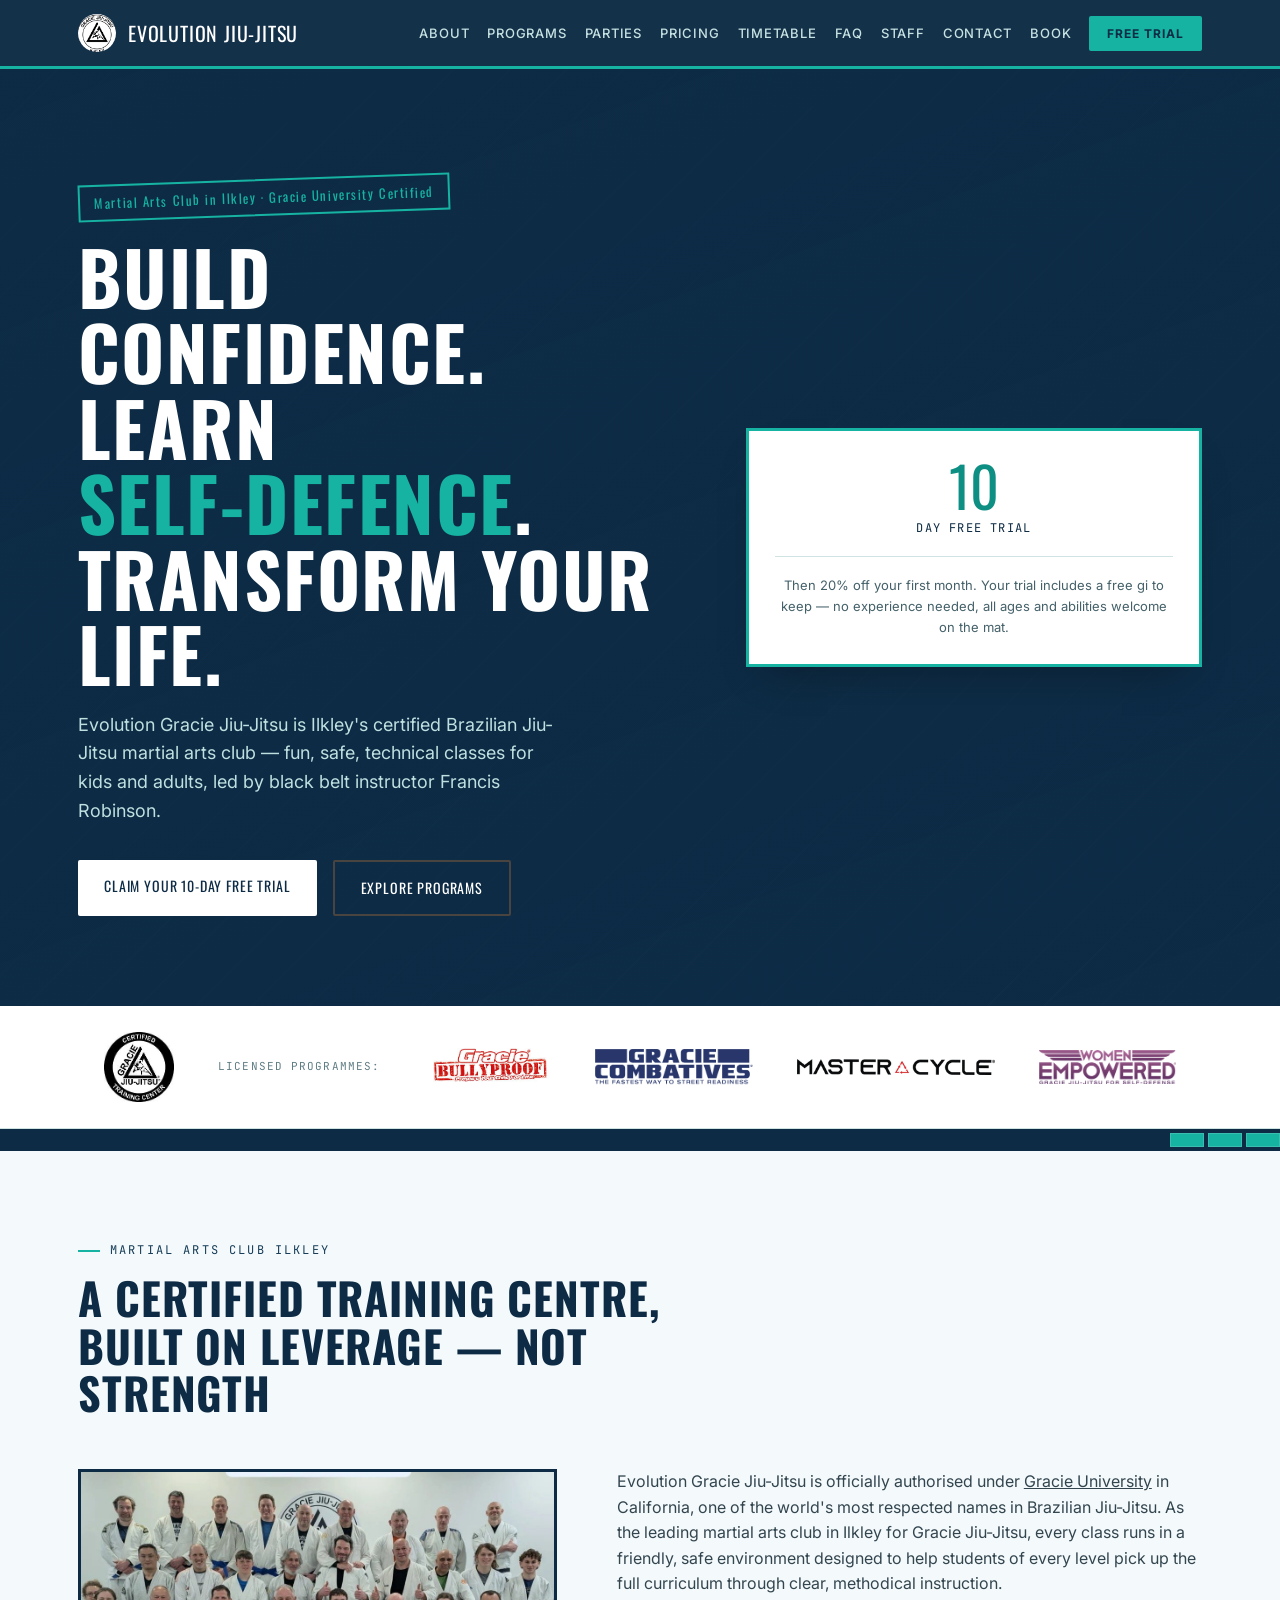
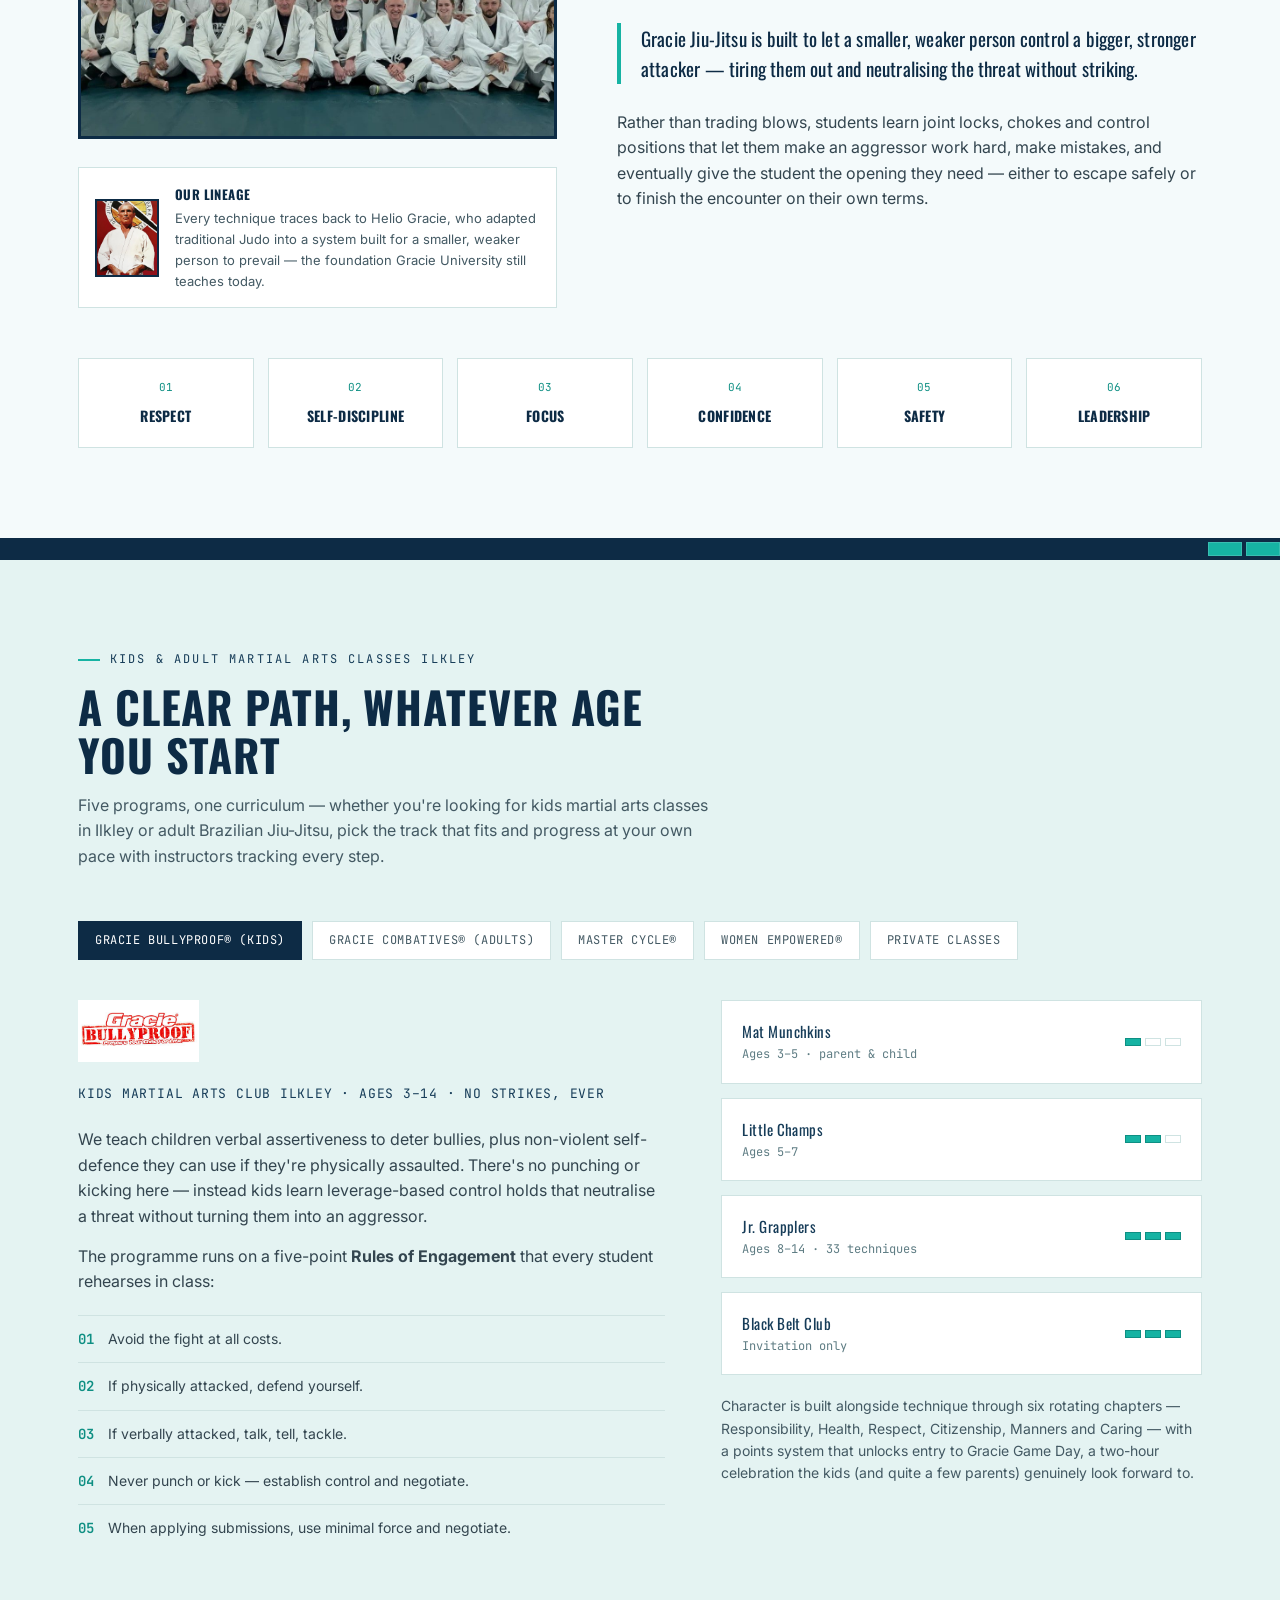
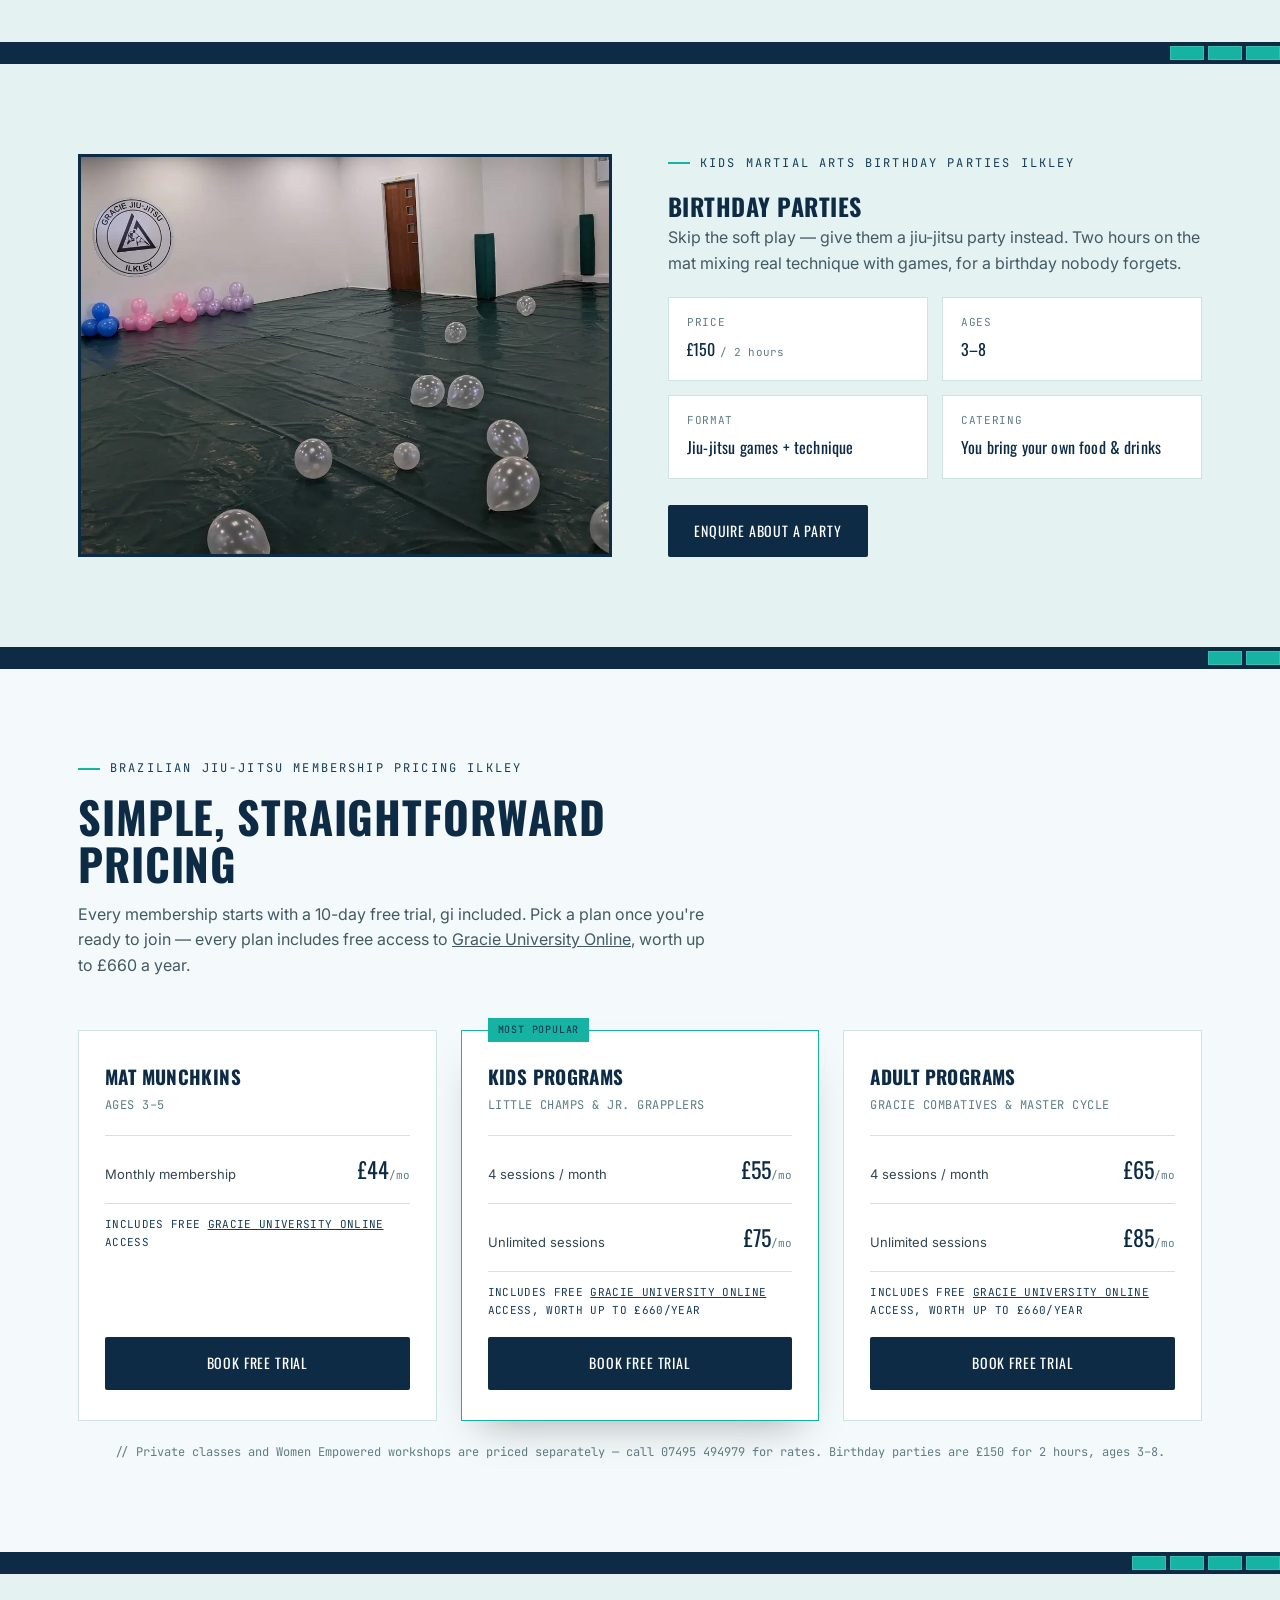
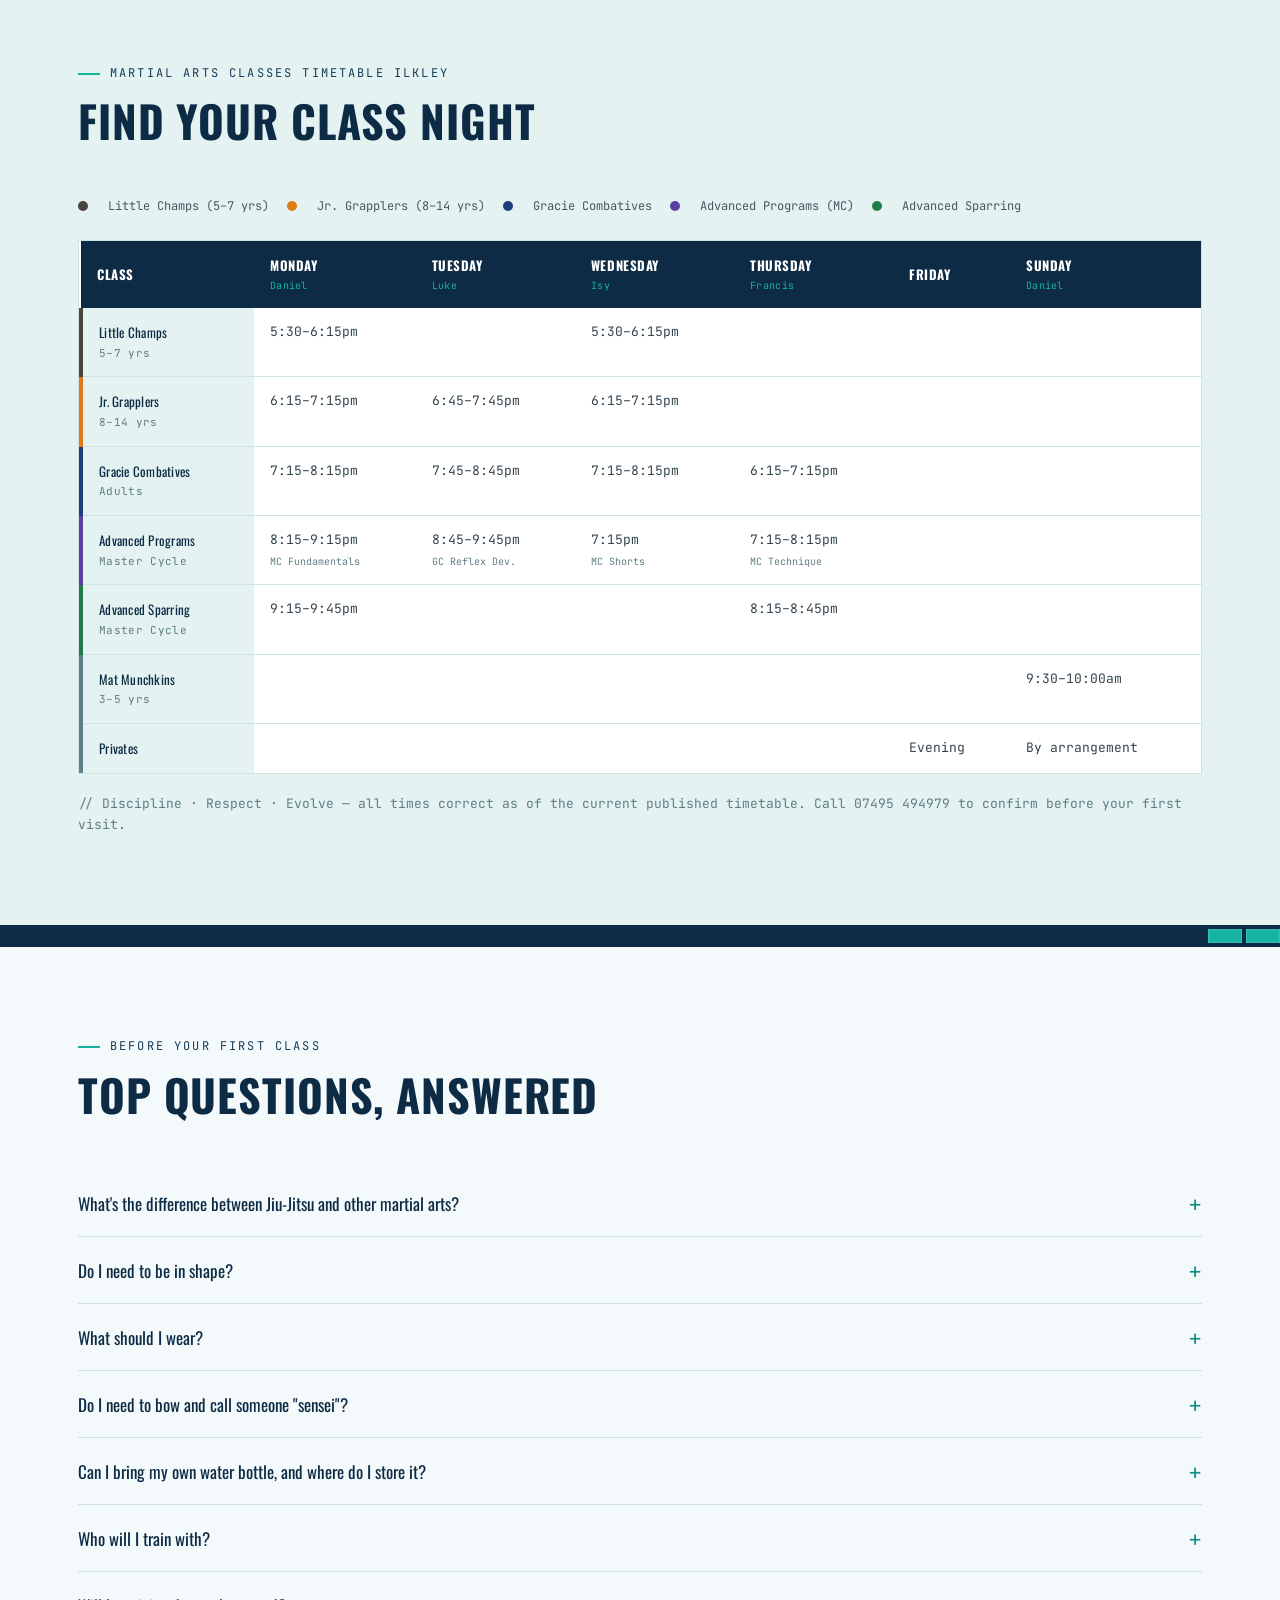
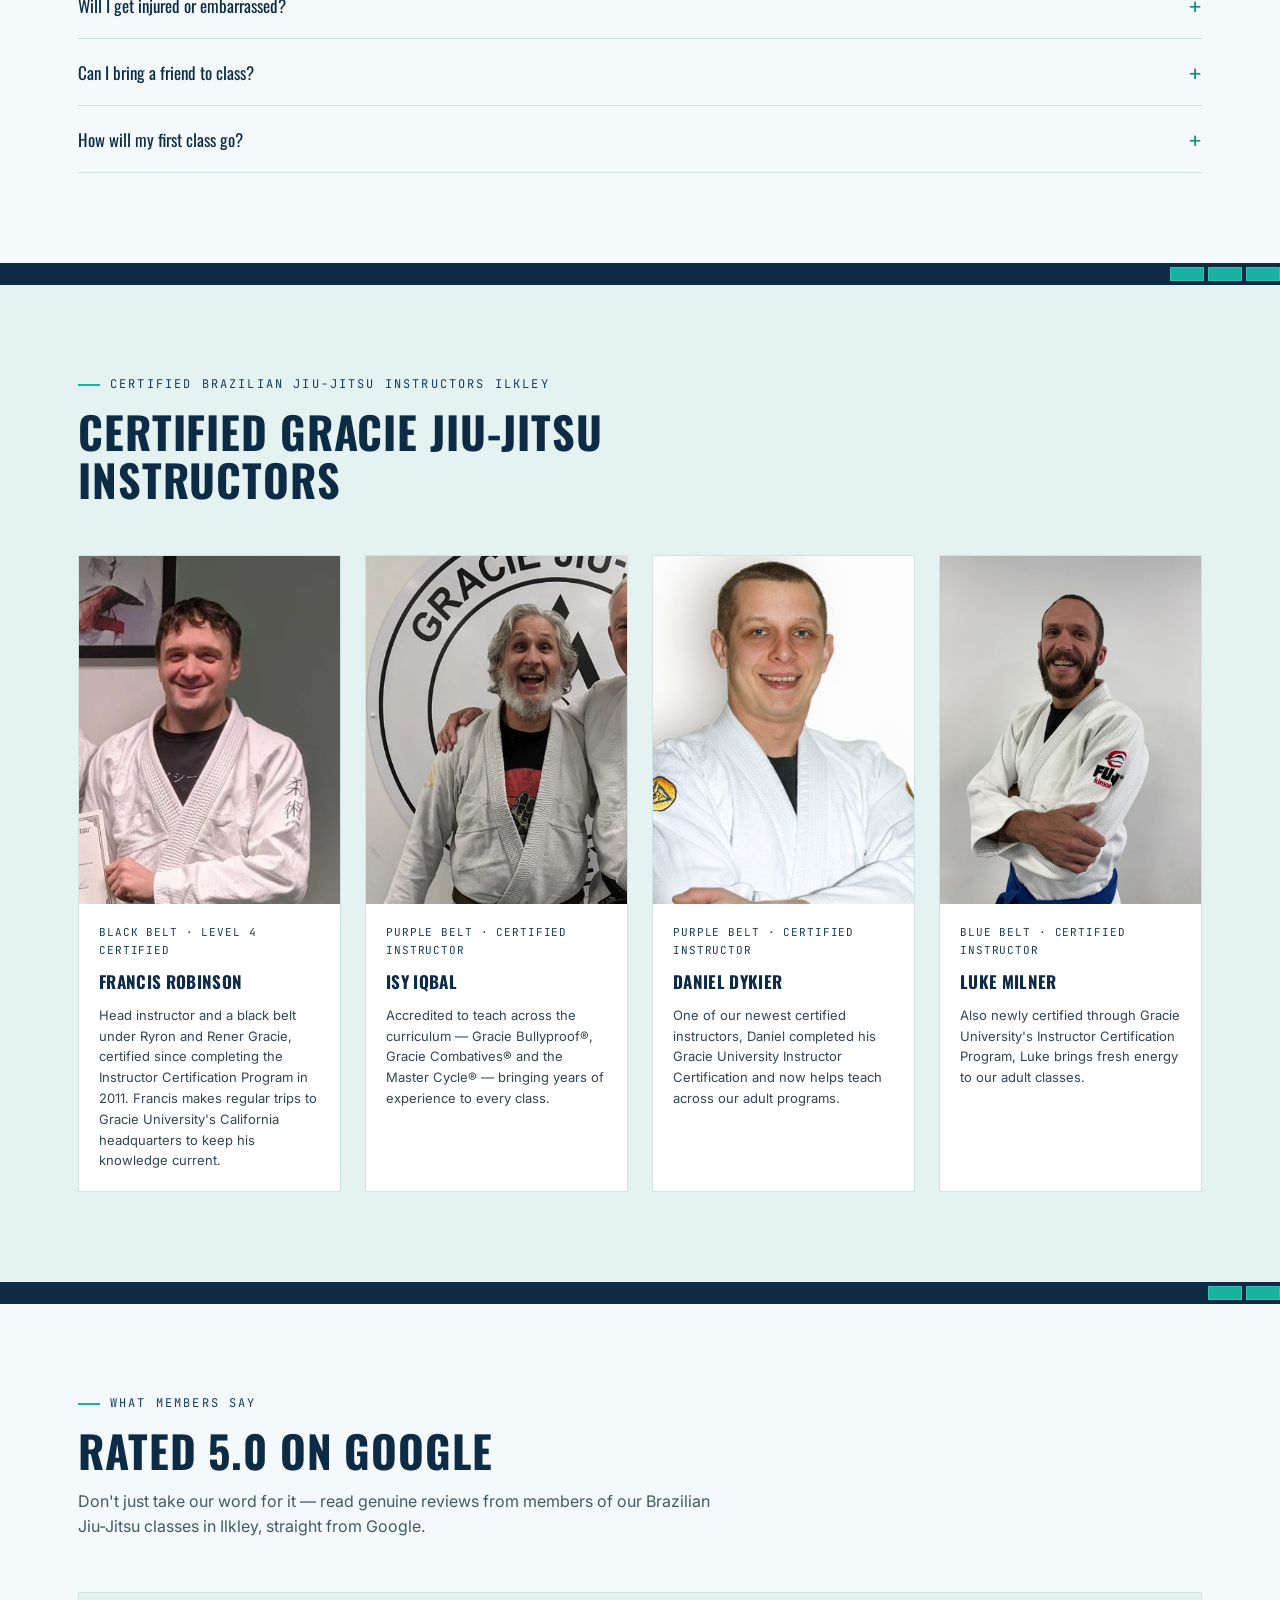
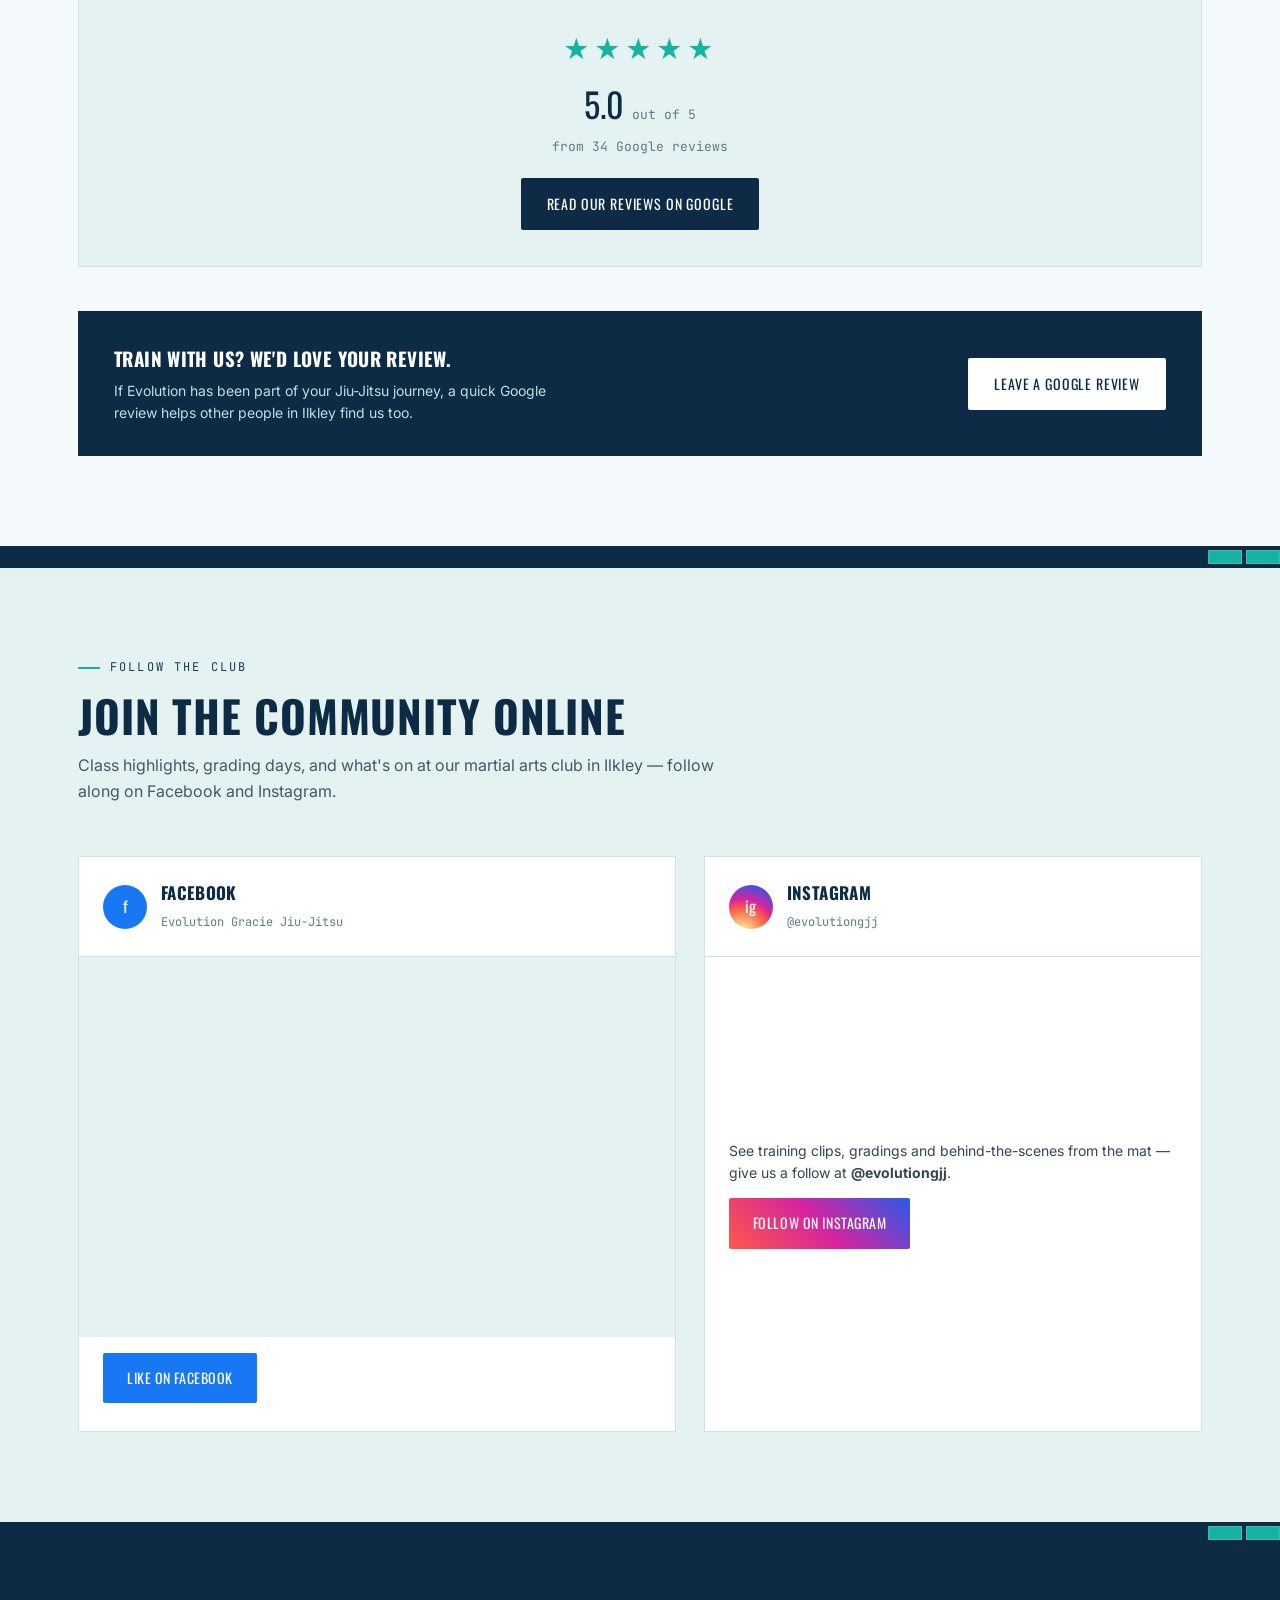
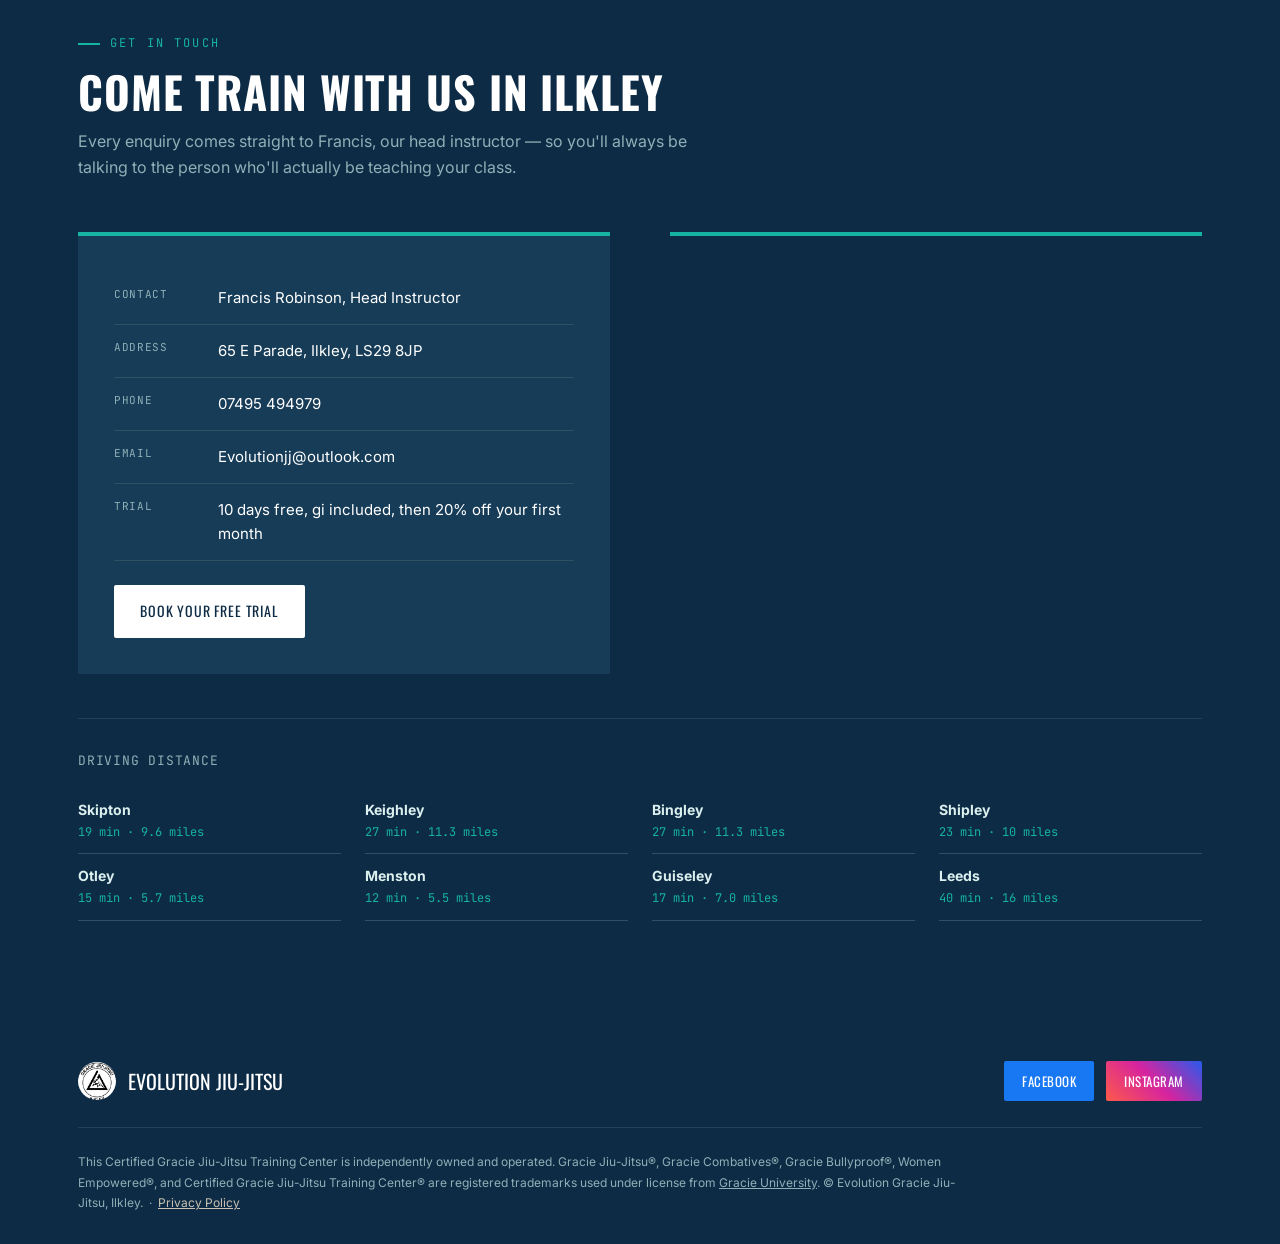
==== commit c580efd1: "add a social feed for facebook" ====
--- a/index.html
+++ b/index.html
@@ -573,8 +573,16 @@
             <span>Evolution Gracie Jiu-Jitsu</span>
           </div>
         </div>
-        <div class="follow-ig-body">
-          <p>Class updates, event photos and club news &mdash; find us on Facebook as <strong>Evolution Gracie Jiu-Jitsu</strong>.</p>
+        <div class="follow-embed">
+          <iframe
+            src="https://www.facebook.com/plugins/page.php?href=https%3A%2F%2Fwww.facebook.com%2FEvolutionGracieJiuJitsu%2F&tabs=timeline&width=500&height=400&small_header=false&adapt_container_width=true&hide_cover=false&show_facepile=false"
+            width="500" height="400" style="border:none;overflow:hidden;" scrolling="no" frameborder="0"
+            allowfullscreen="true" loading="lazy"
+            allow="autoplay; clipboard-write; encrypted-media; picture-in-picture; web-share"
+            title="Evolution Gracie Jiu-Jitsu Facebook feed">
+          </iframe>
+        </div>
+        <div class="follow-ig-body" style="padding-top:16px;">
           <a class="follow-btn fb" href="https://www.facebook.com/EvolutionGracieJiuJitsu/" target="_blank" rel="noopener">Like on Facebook</a>
         </div>
       </div>
@@ -591,11 +599,6 @@
           <a class="follow-btn ig" href="https://www.instagram.com/evolutiongjj/" target="_blank" rel="noopener">Follow on Instagram</a>
         </div>
       </div>
-    </div>
-
-    <div class="follow-bar">
-      <a class="follow-btn fb" href="https://www.facebook.com/EvolutionGracieJiuJitsu/" target="_blank" rel="noopener">Like us on Facebook</a>
-      <a class="follow-btn ig" href="https://www.instagram.com/evolutiongjj/" target="_blank" rel="noopener">Follow on Instagram</a>
     </div>
   </div>
 </section>
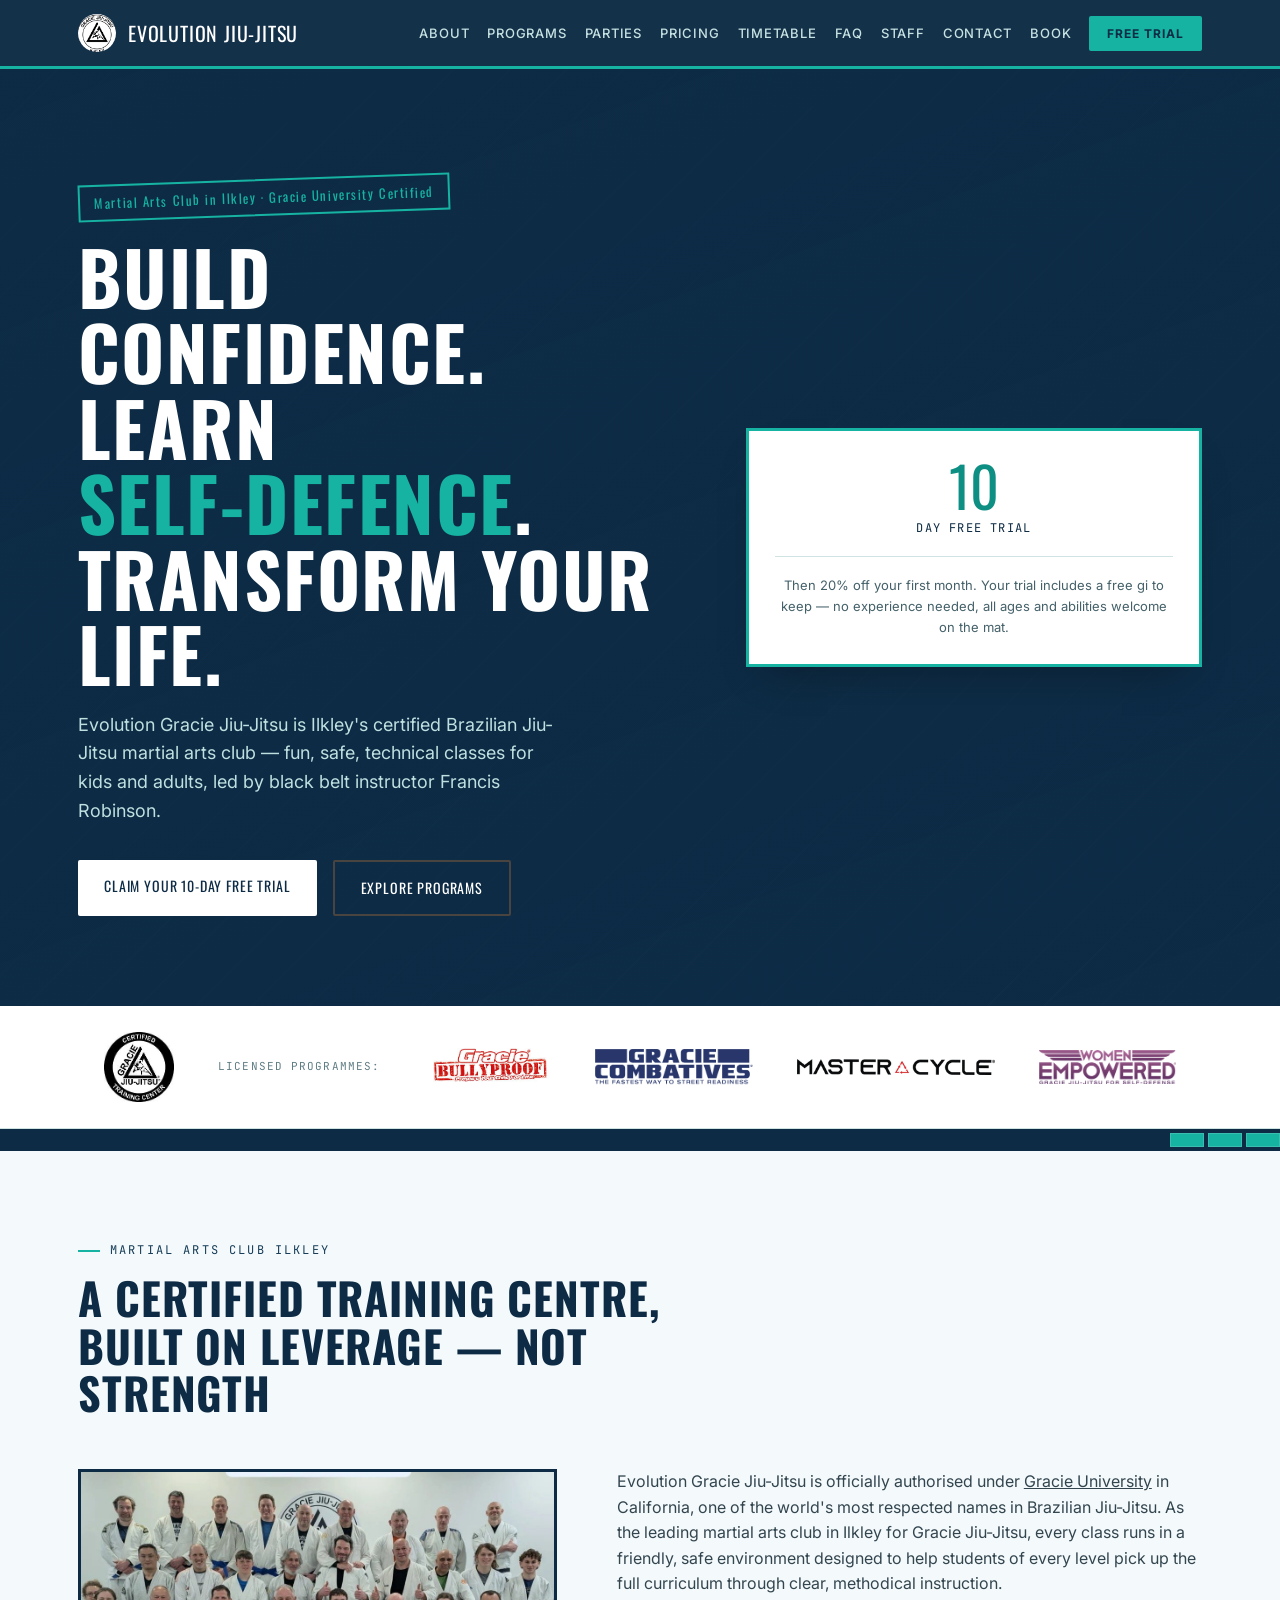
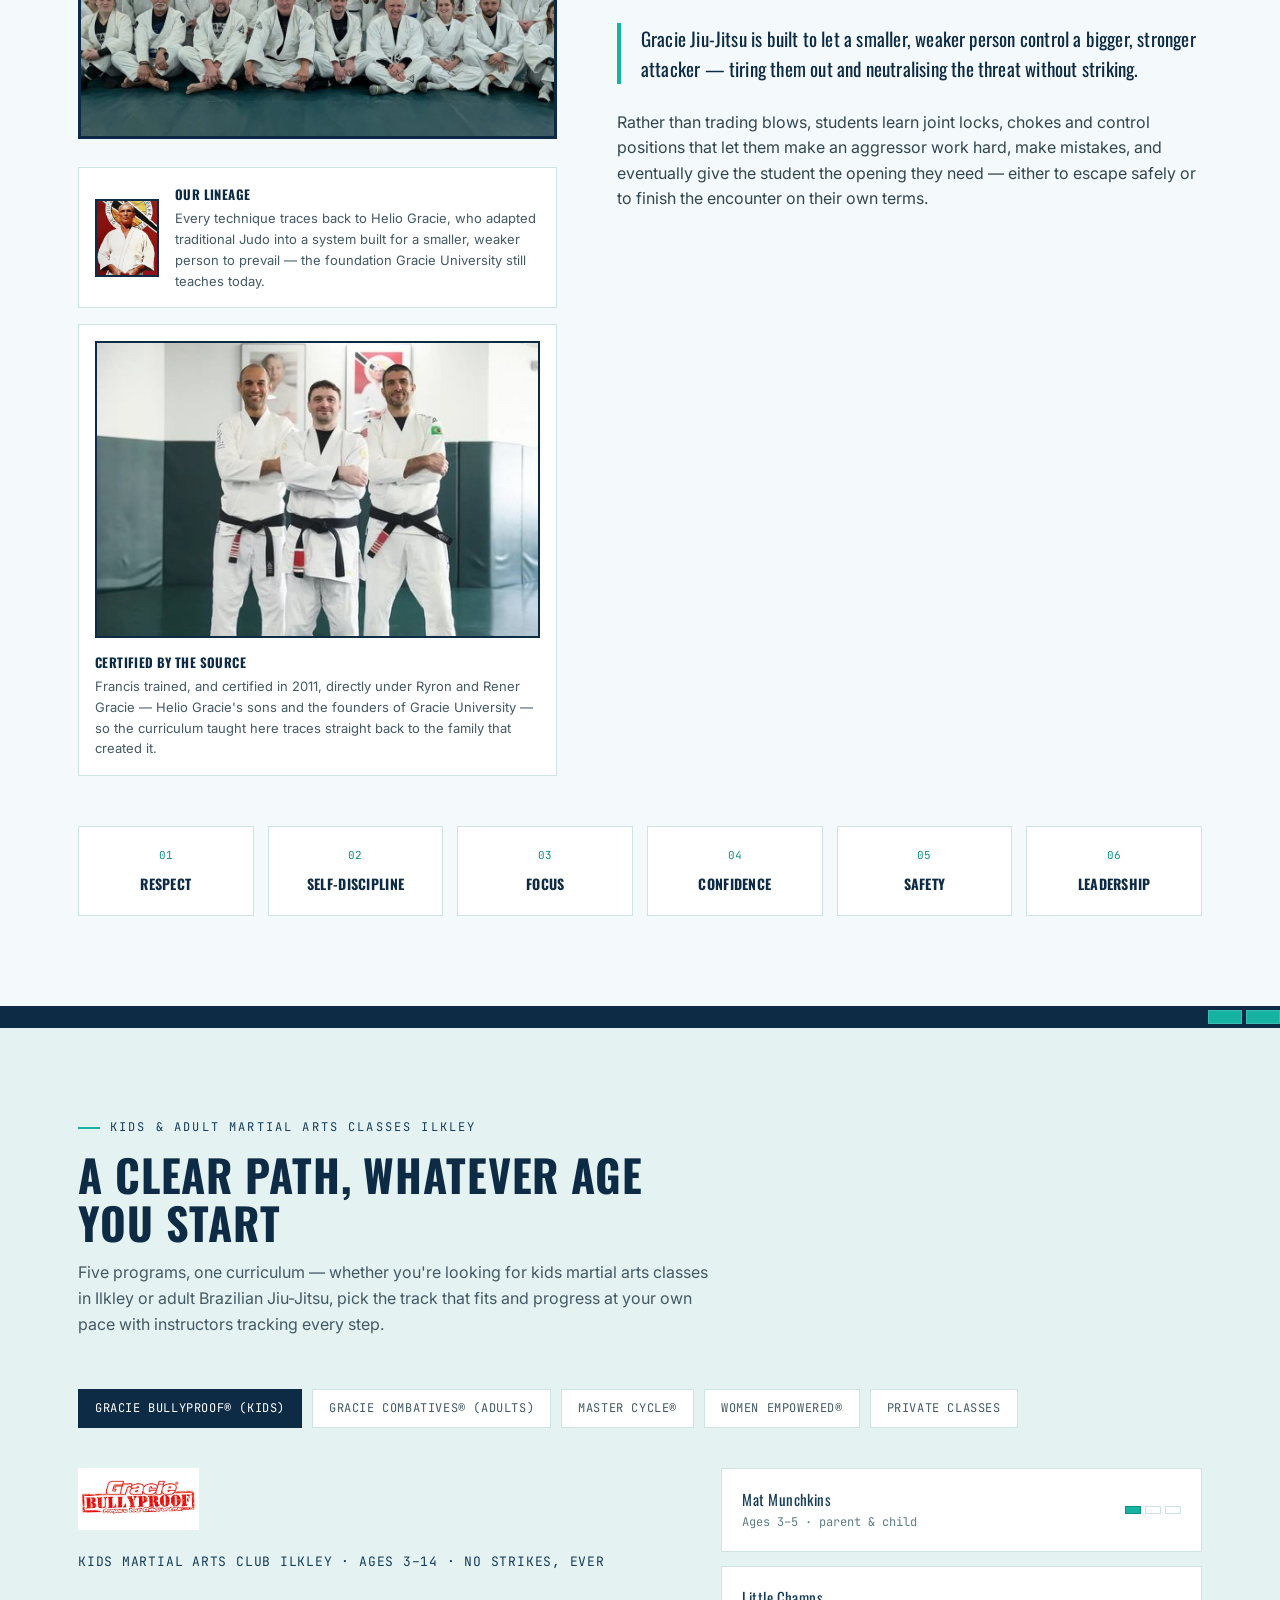
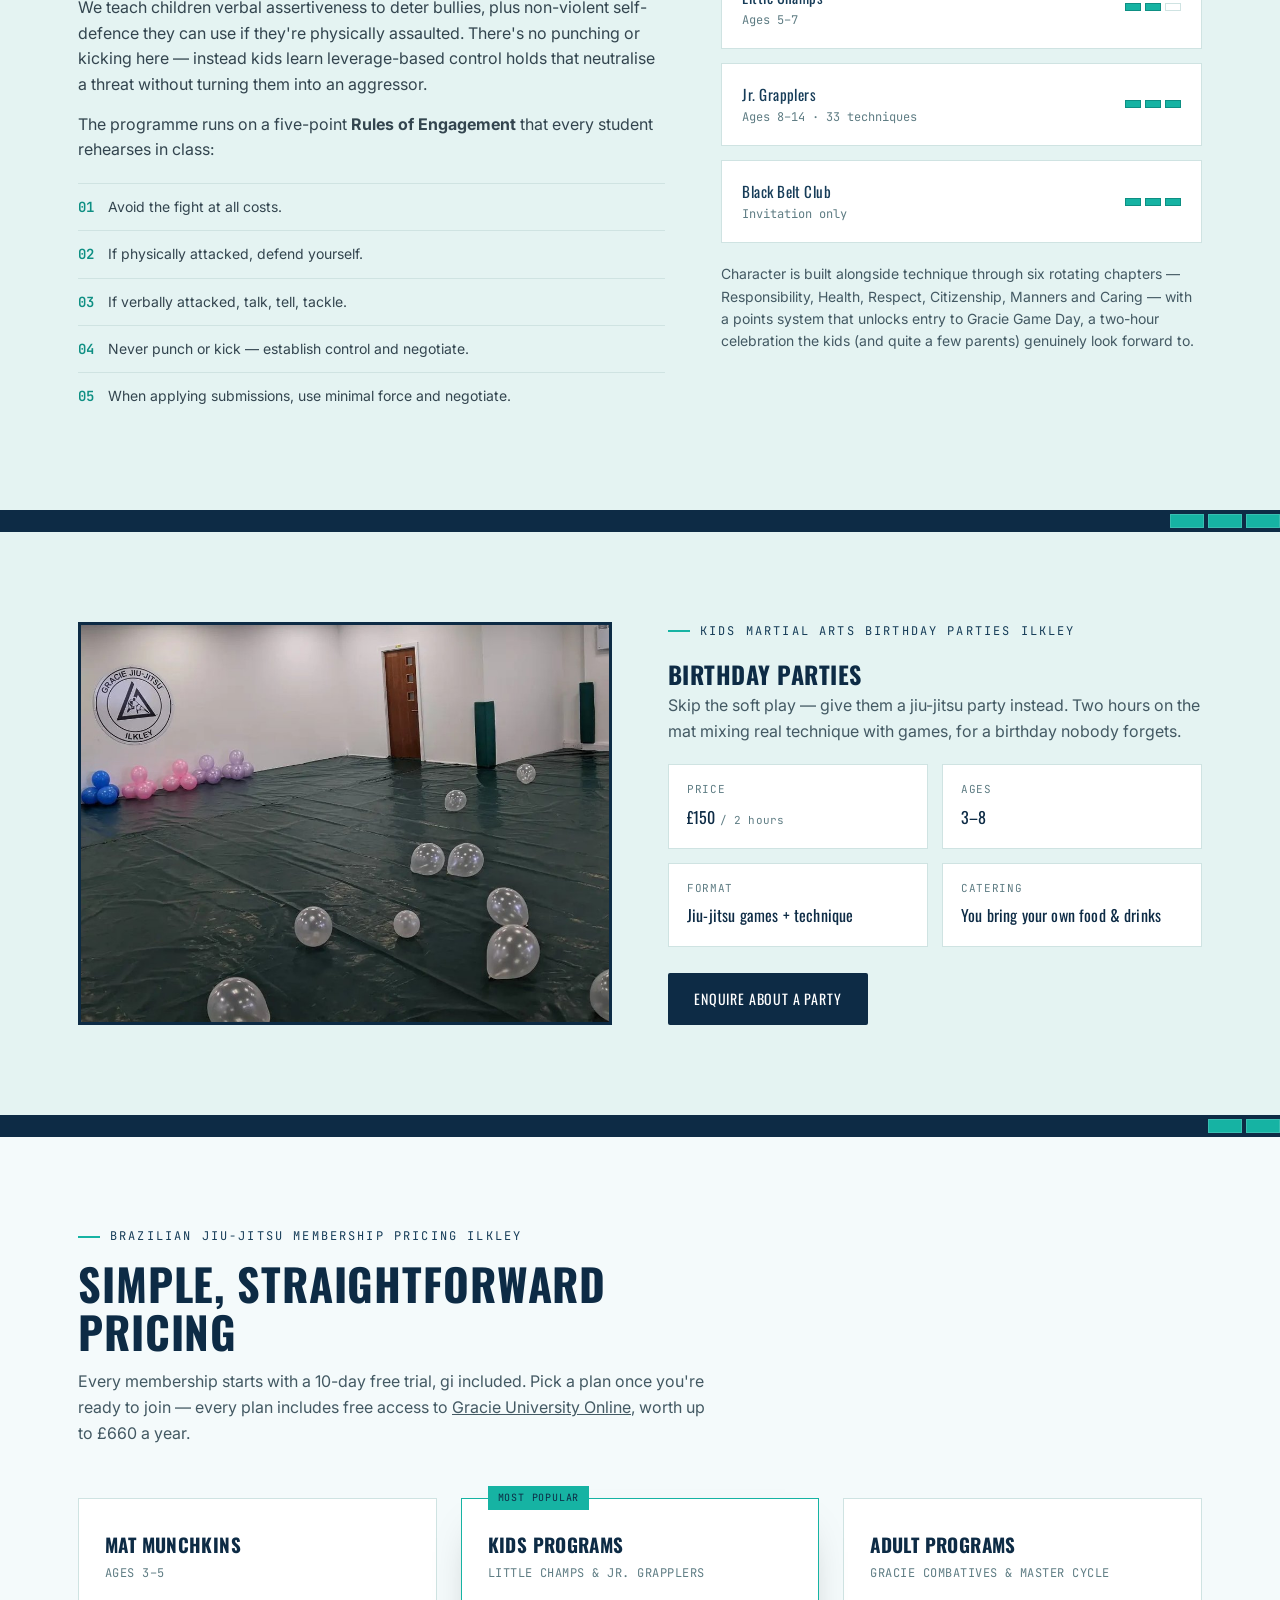
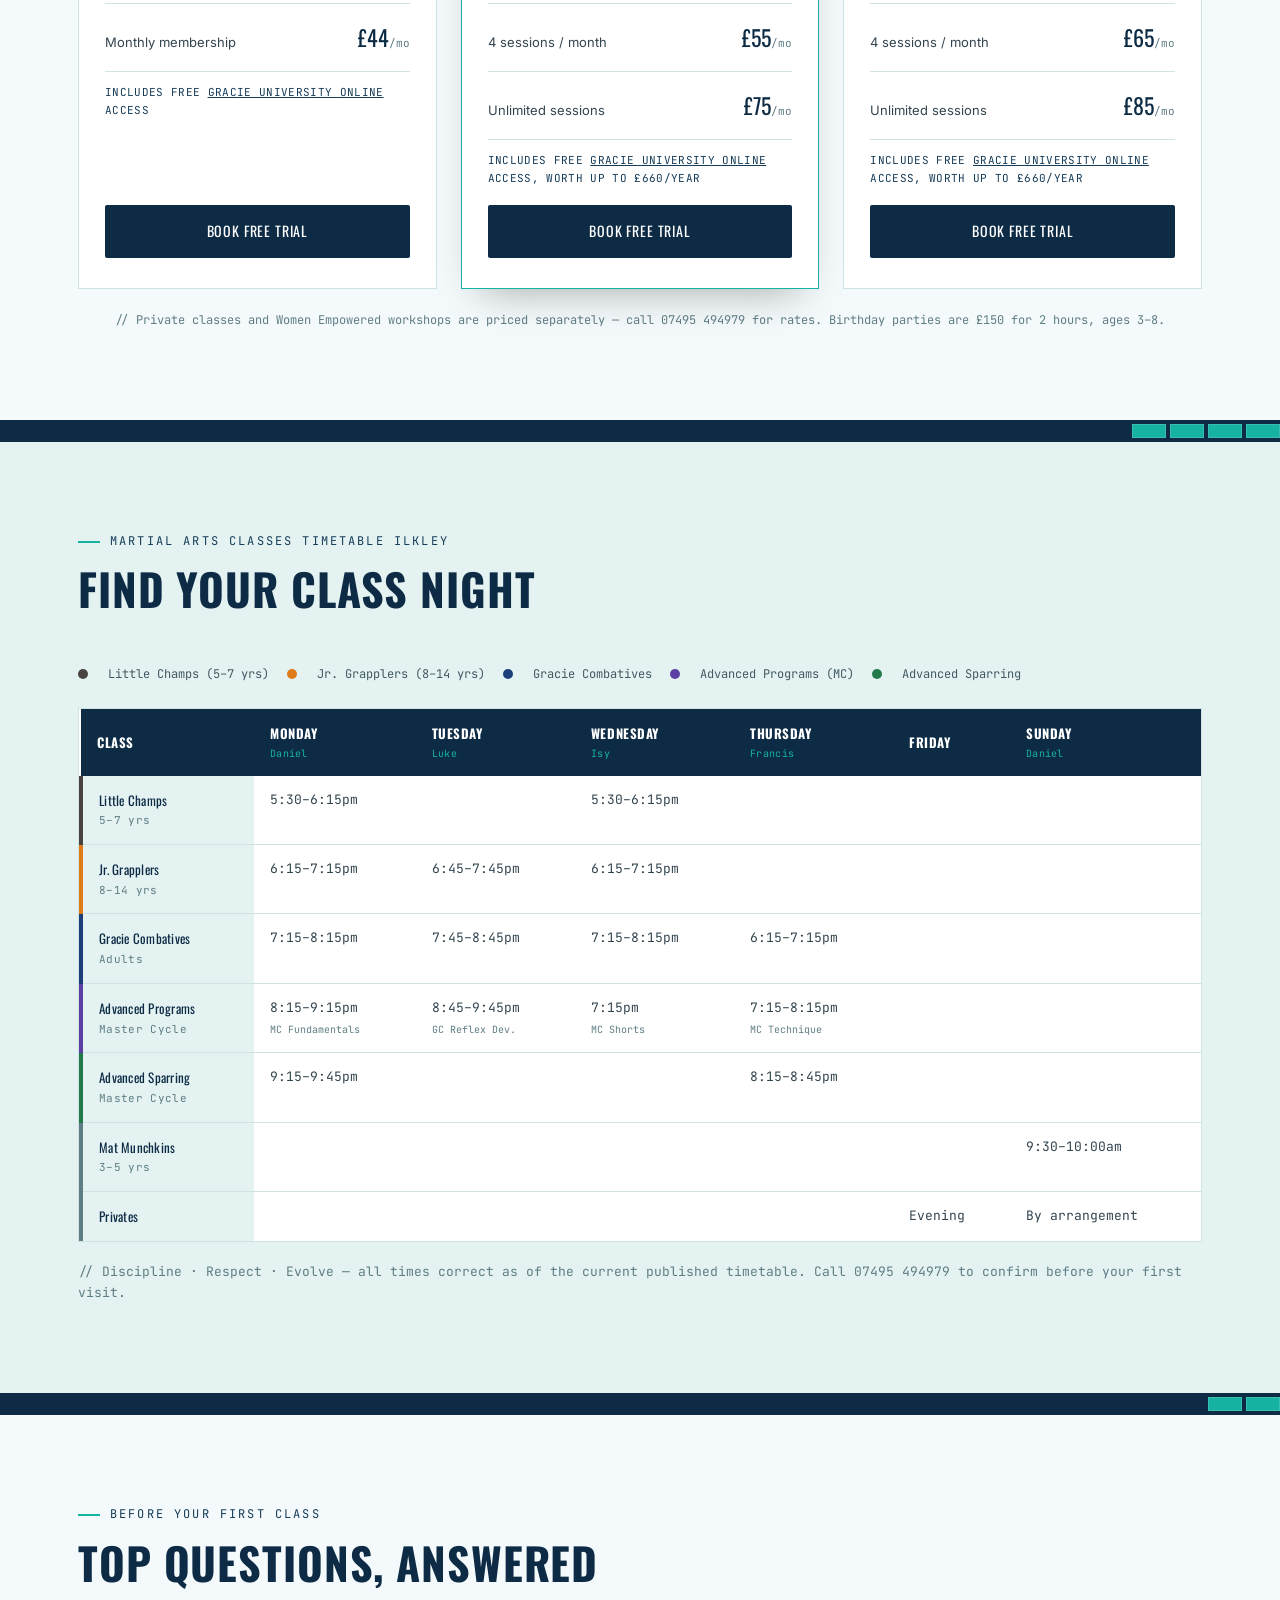
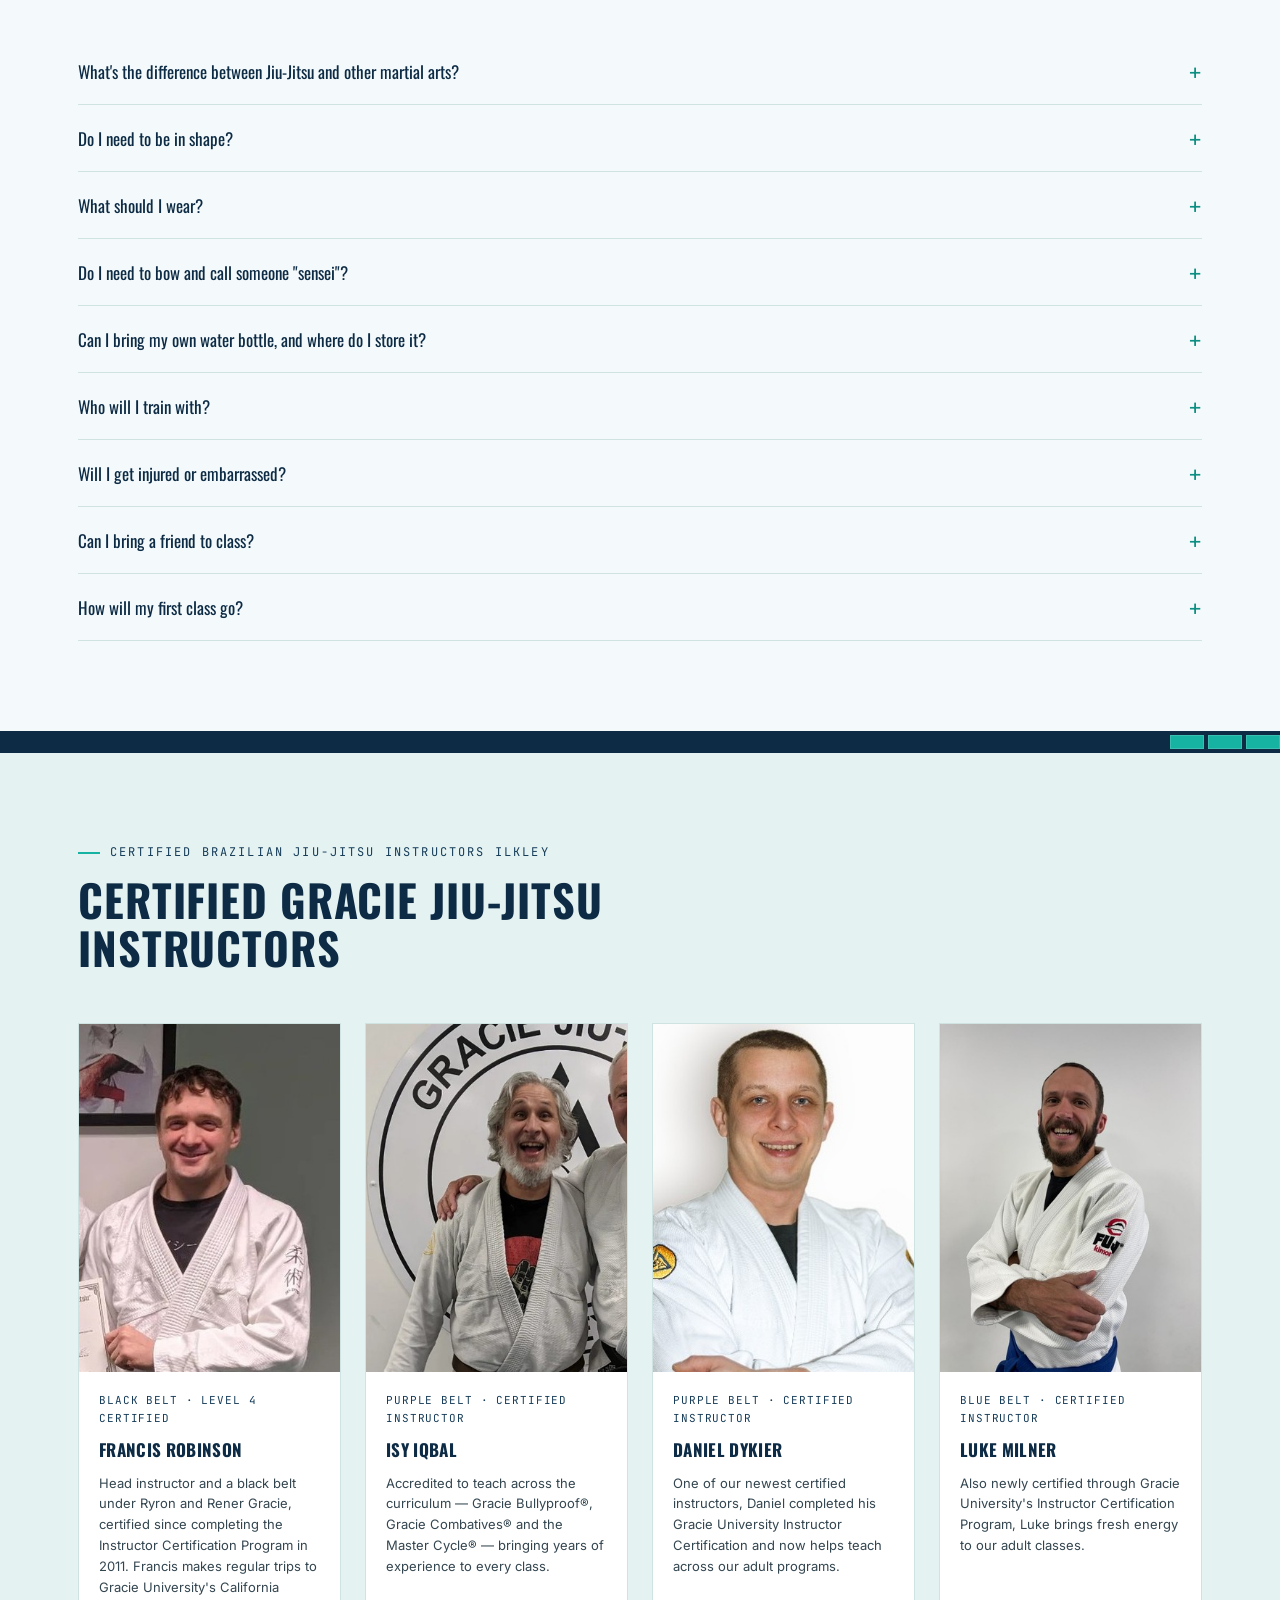
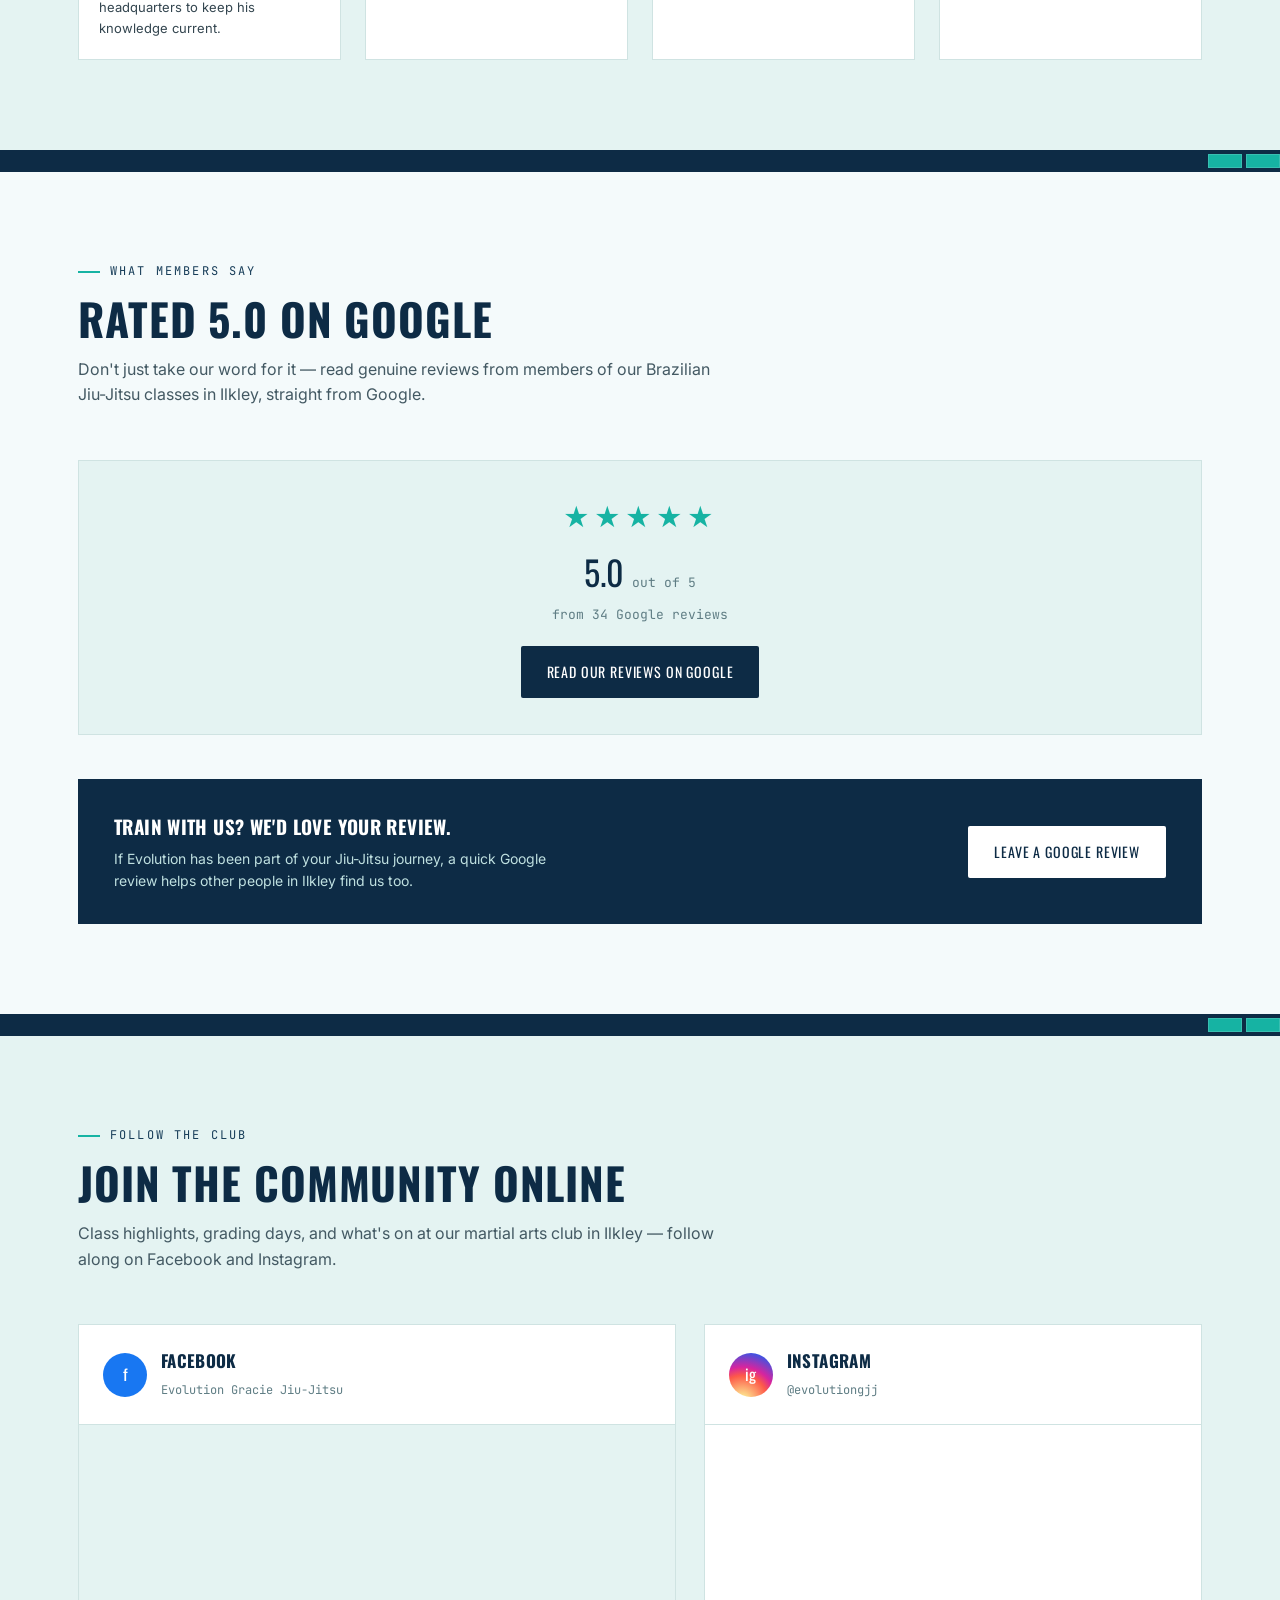
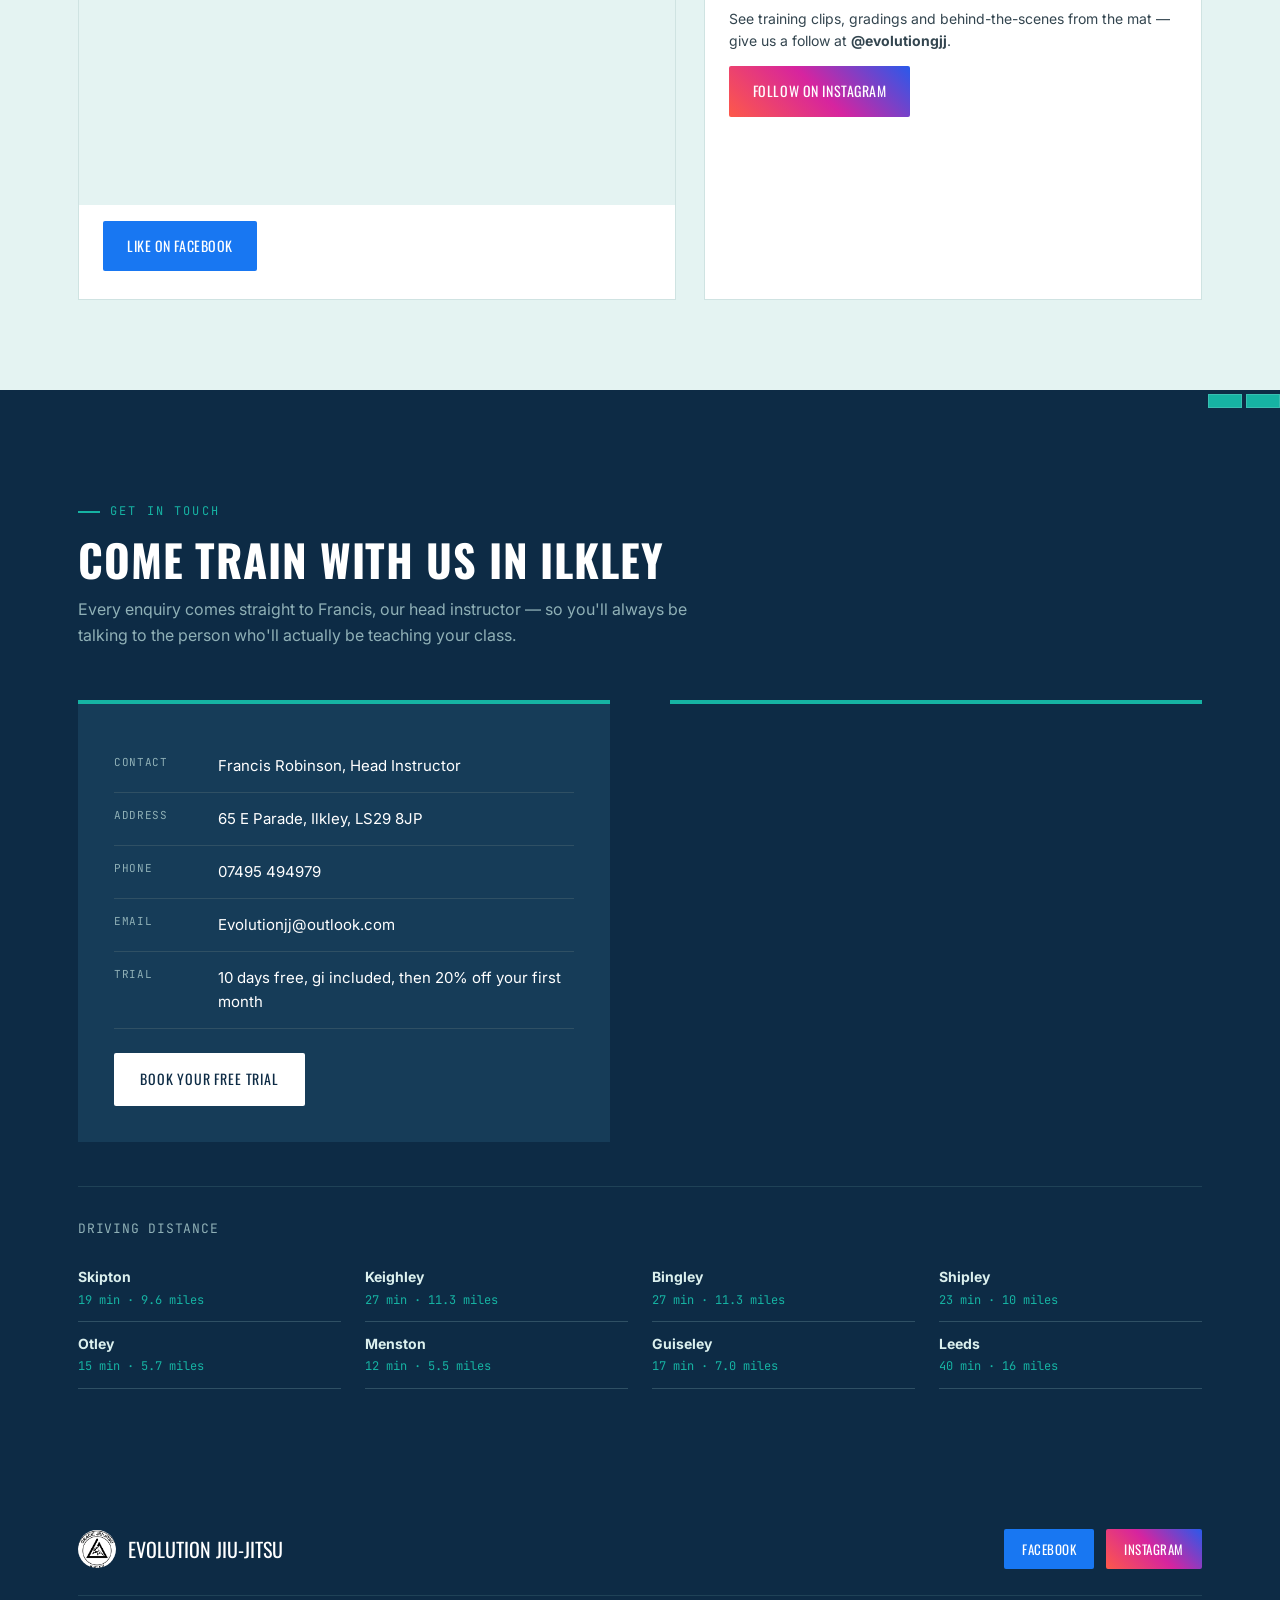
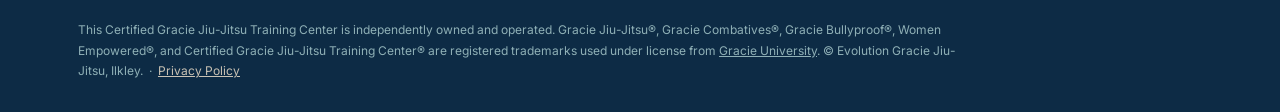
==== commit 992fa298: "additional image of francis with ryron and rener" ====
--- a/index.html
+++ b/index.html
@@ -129,6 +129,10 @@
           <img src="images/helio-gracie-founder-of-brazilian-jiu-jitsu.jpg" alt="Helio Gracie, founder of Brazilian Jiu-Jitsu">
           <p><b>Our Lineage</b>Every technique traces back to Helio Gracie, who adapted traditional Judo into a system built for a smaller, weaker person to prevail &mdash; the foundation Gracie University still teaches today.</p>
         </div>
+        <div class="lineage-photo">
+          <img src="images/francis-certified-by-ryron-rener-gracie-ilkley.jpg" alt="Francis Robinson with Ryron and Rener Gracie, sons of Helio Gracie and founders of Gracie University">
+          <p><b>Certified By The Source</b>Francis trained, and certified in 2011, directly under Ryron and Rener Gracie &mdash; Helio Gracie's sons and the founders of Gracie University &mdash; so the curriculum taught here traces straight back to the family that created it.</p>
+        </div>
       </div>
       <div>
         <p>Evolution Gracie Jiu-Jitsu is officially authorised under <a href="https://www.gracieuniversity.com/" target="_blank" rel="noopener" style="color:inherit;text-decoration:underline;">Gracie University</a> in California, one of the world's most respected names in Brazilian Jiu-Jitsu. As the leading martial arts club in Ilkley for Gracie Jiu-Jitsu, every class runs in a friendly, safe environment designed to help students of every level pick up the full curriculum through clear, methodical instruction.</p>
--- a/styles.css
+++ b/styles.css
@@ -353,6 +353,13 @@
   .lineage p{margin:0;font-size:13px;color:#435963;}
   .lineage b{color:var(--ink);font-family:var(--display);font-size:13px;letter-spacing:0.03em;text-transform:uppercase;display:block;margin-bottom:3px;}
 
+  .lineage-photo{
+    margin-top:16px;background:var(--white);border:1px solid var(--line);padding:16px;
+  }
+  .lineage-photo img{width:100%;height:auto;display:block;border:2px solid var(--ink);margin-bottom:14px;}
+  .lineage-photo p{margin:0;font-size:13px;color:#435963;}
+  .lineage-photo b{color:var(--ink);font-family:var(--display);font-size:13px;letter-spacing:0.03em;text-transform:uppercase;display:block;margin-bottom:3px;}
+
   /* ---------- PROGRAM LOGOS ---------- */
   .program-logo{height:56px;margin-bottom:22px;display:block;}
   .program-logo.tall{height:74px;}
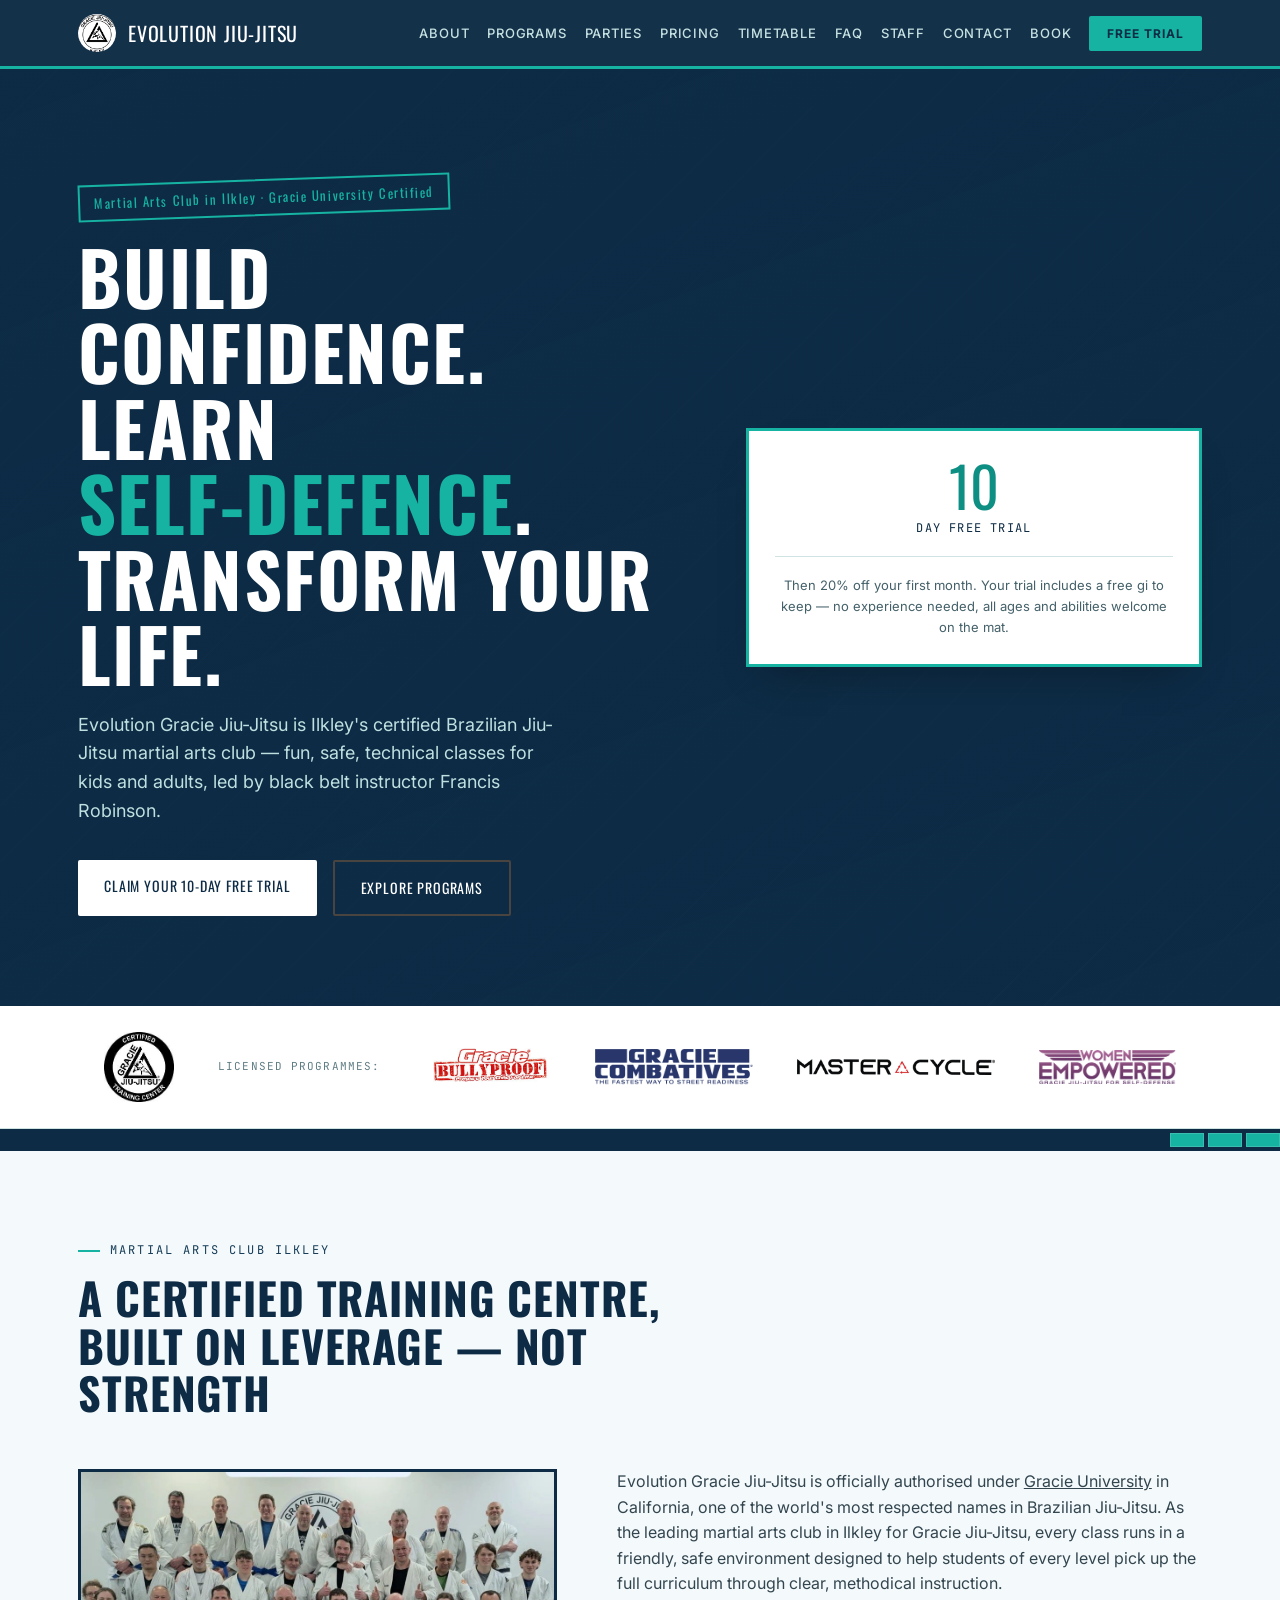
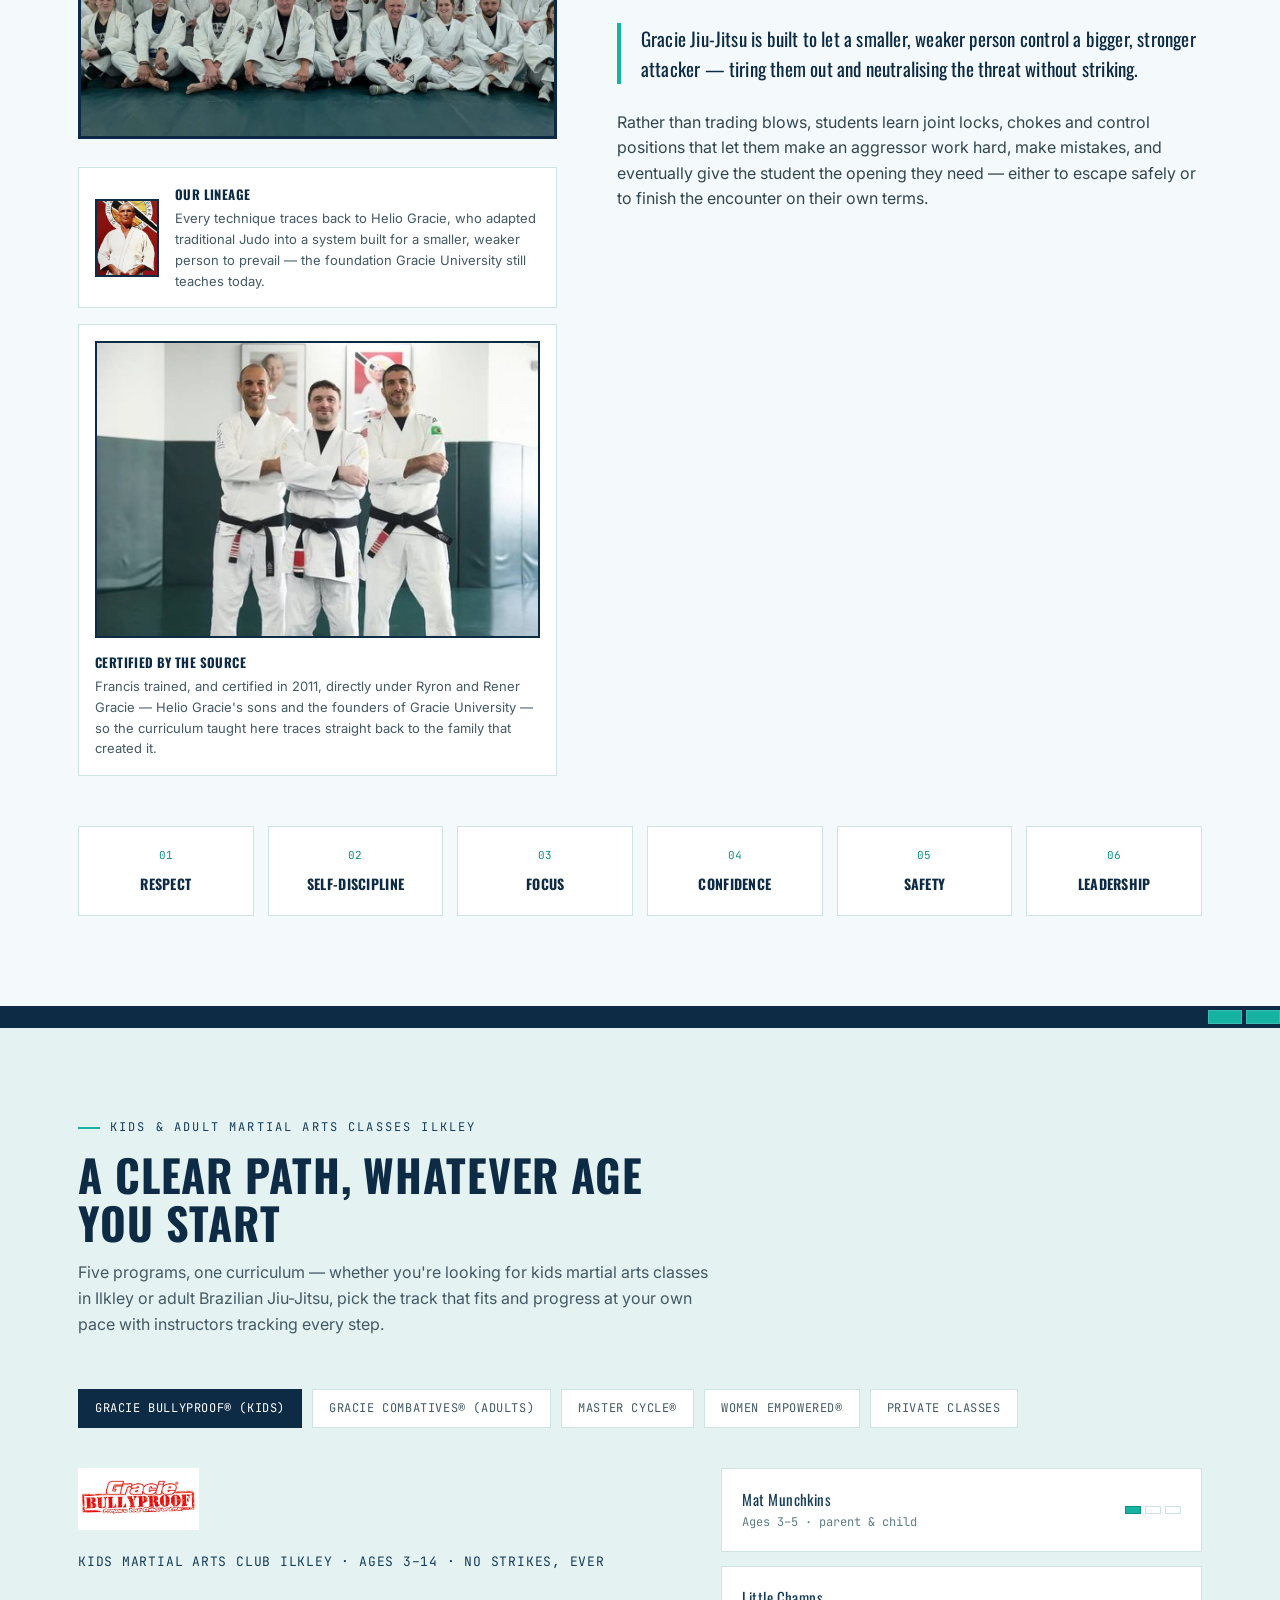
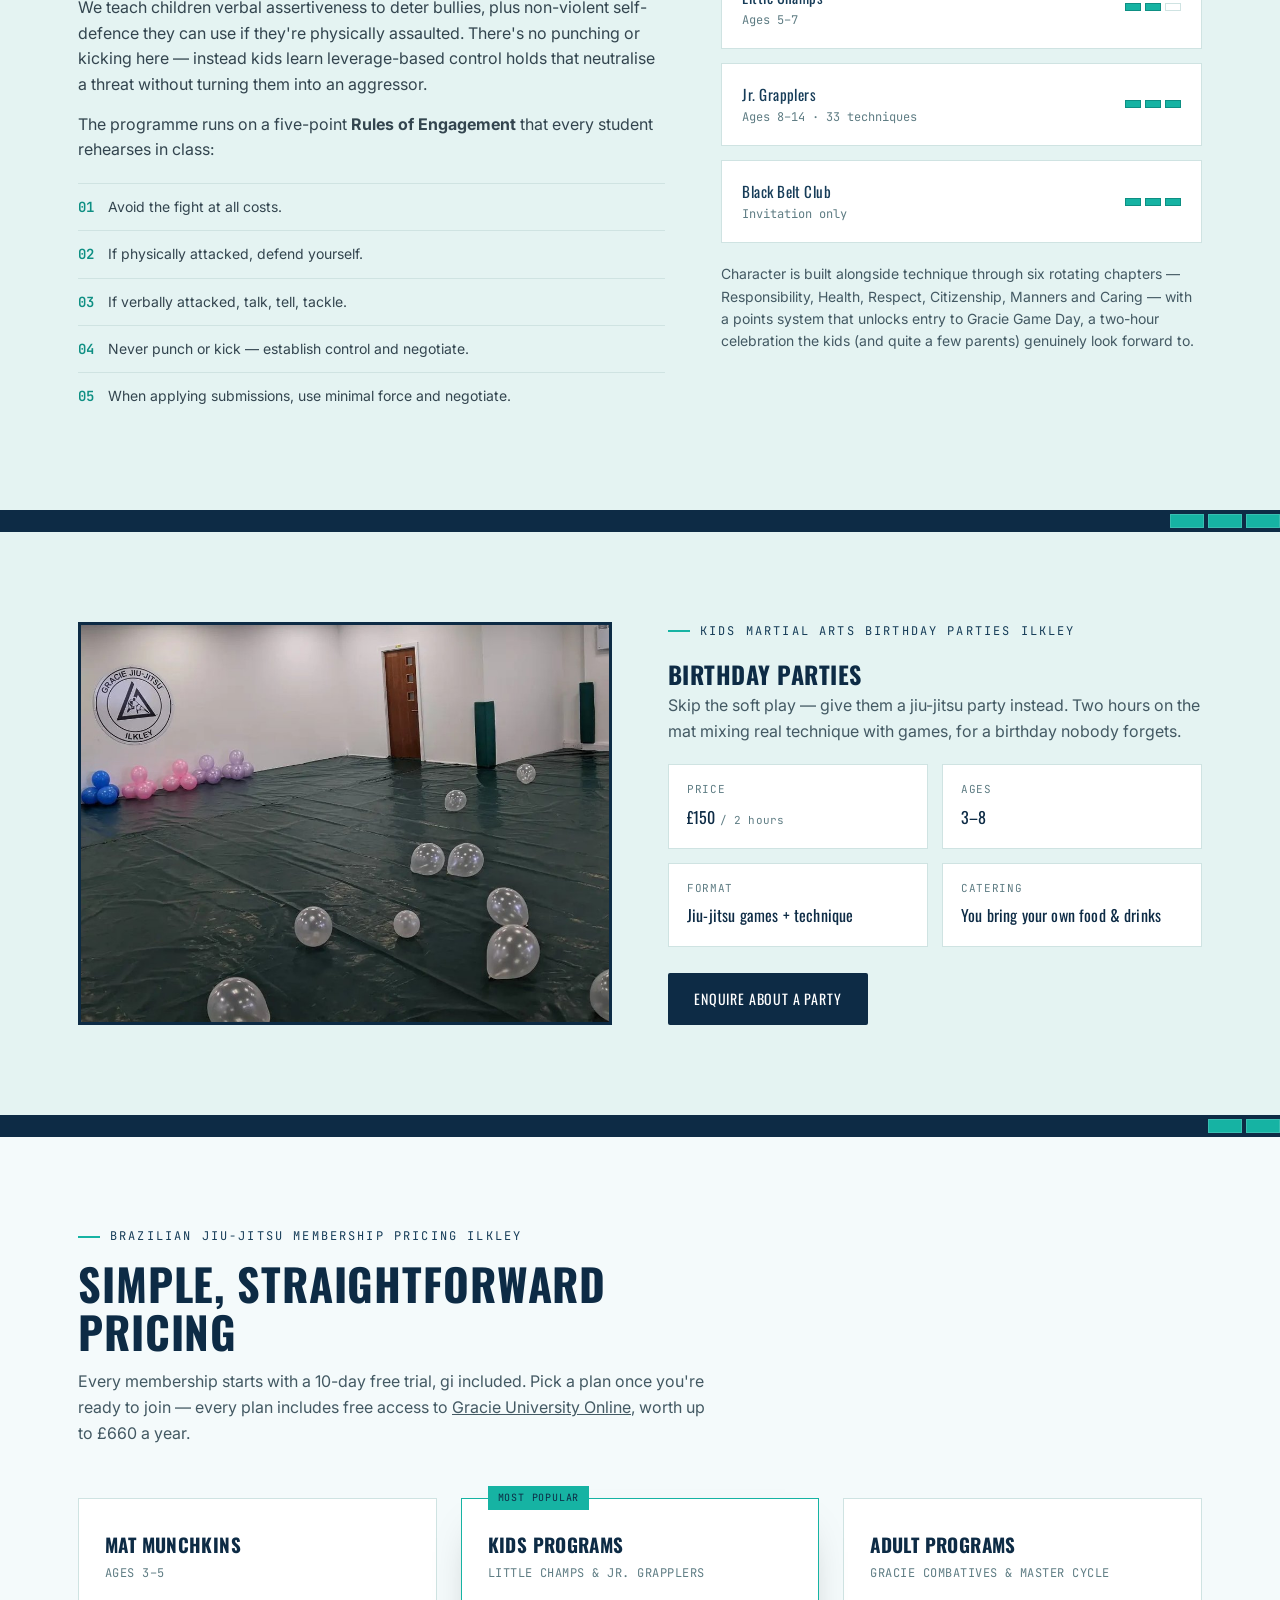
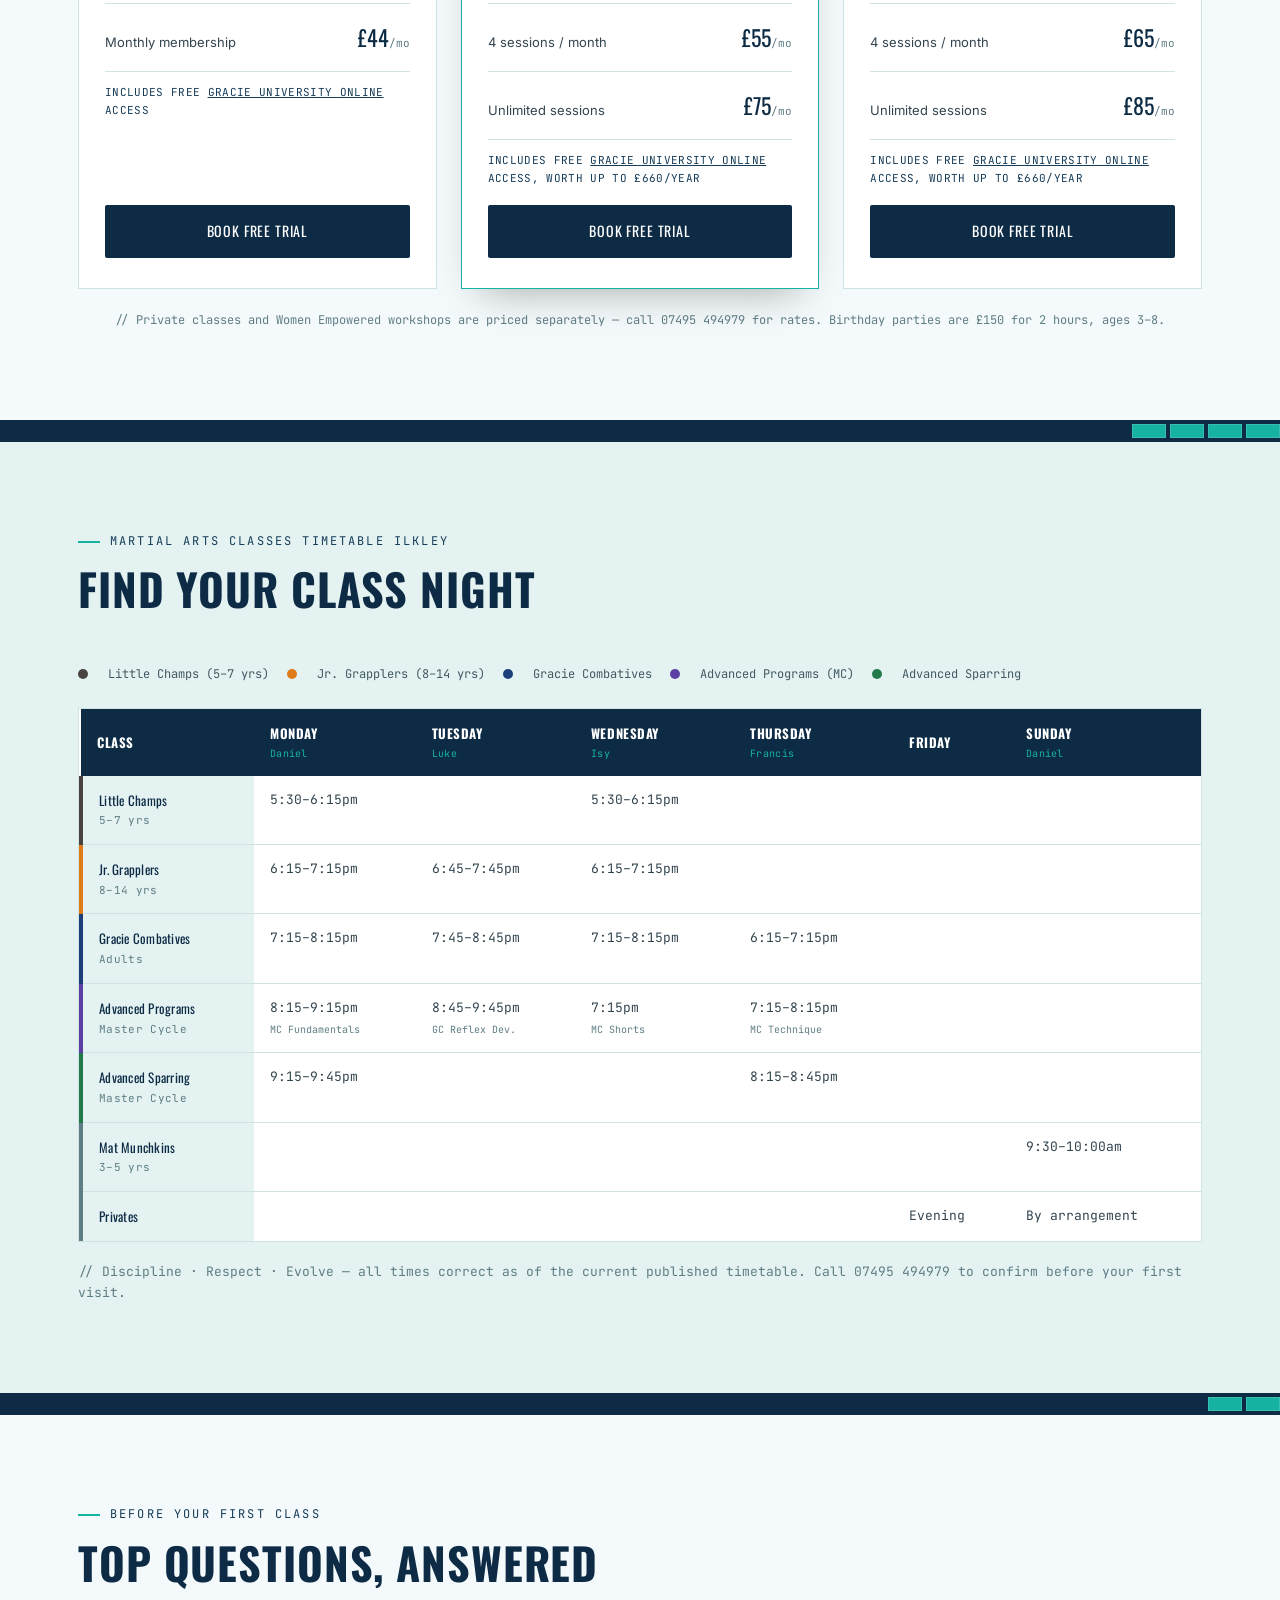
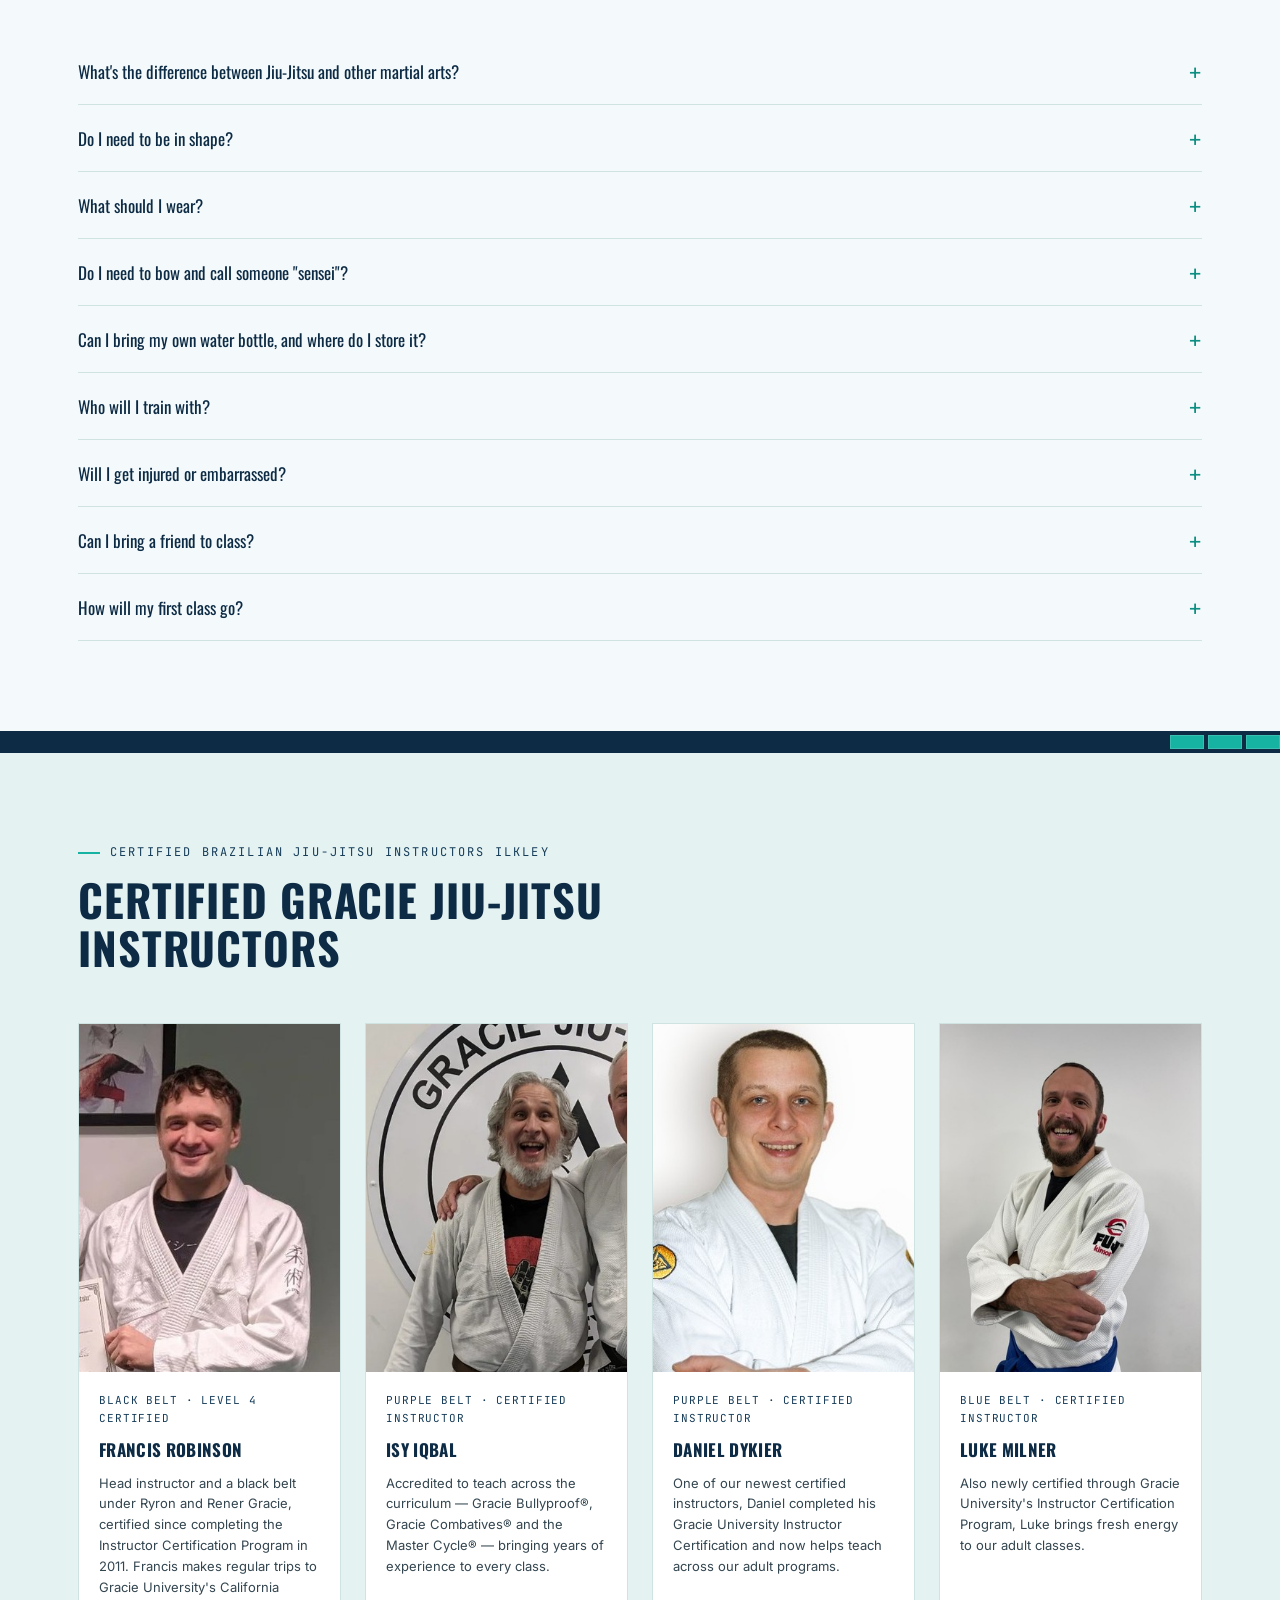
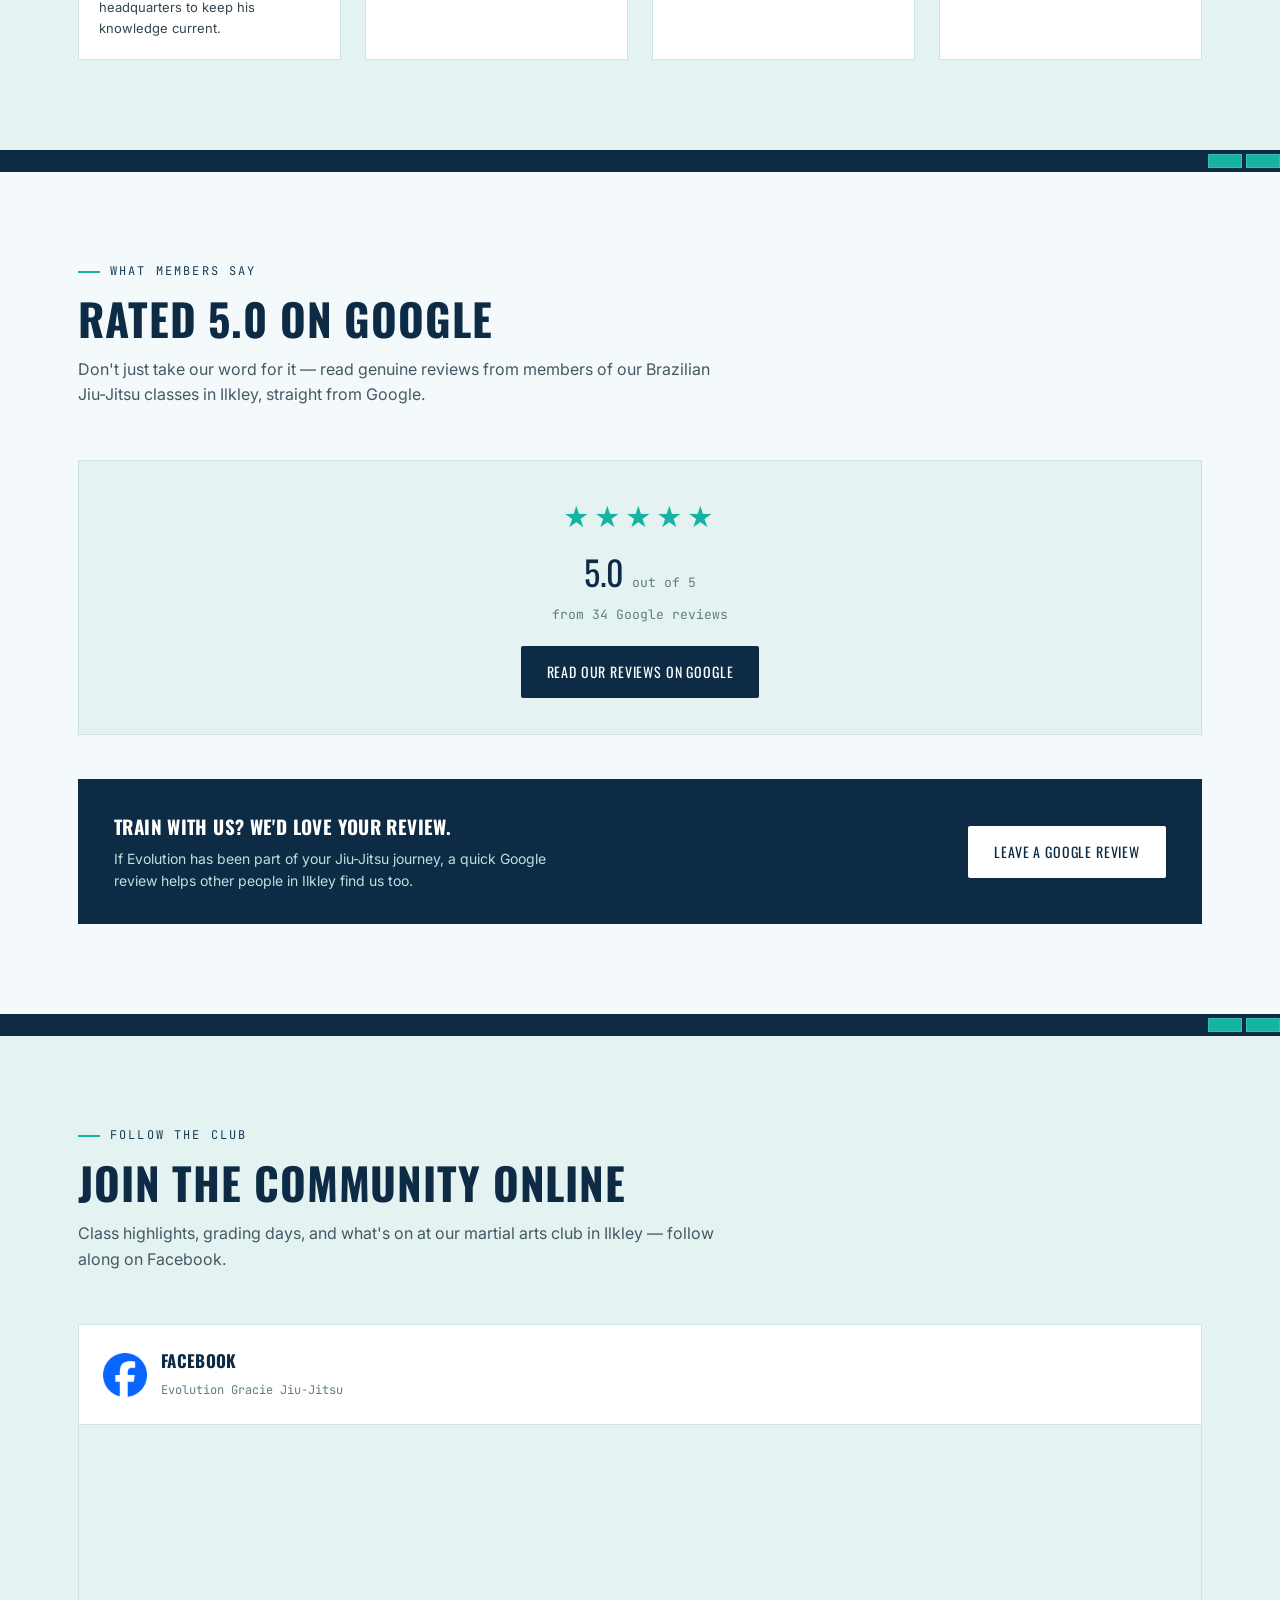
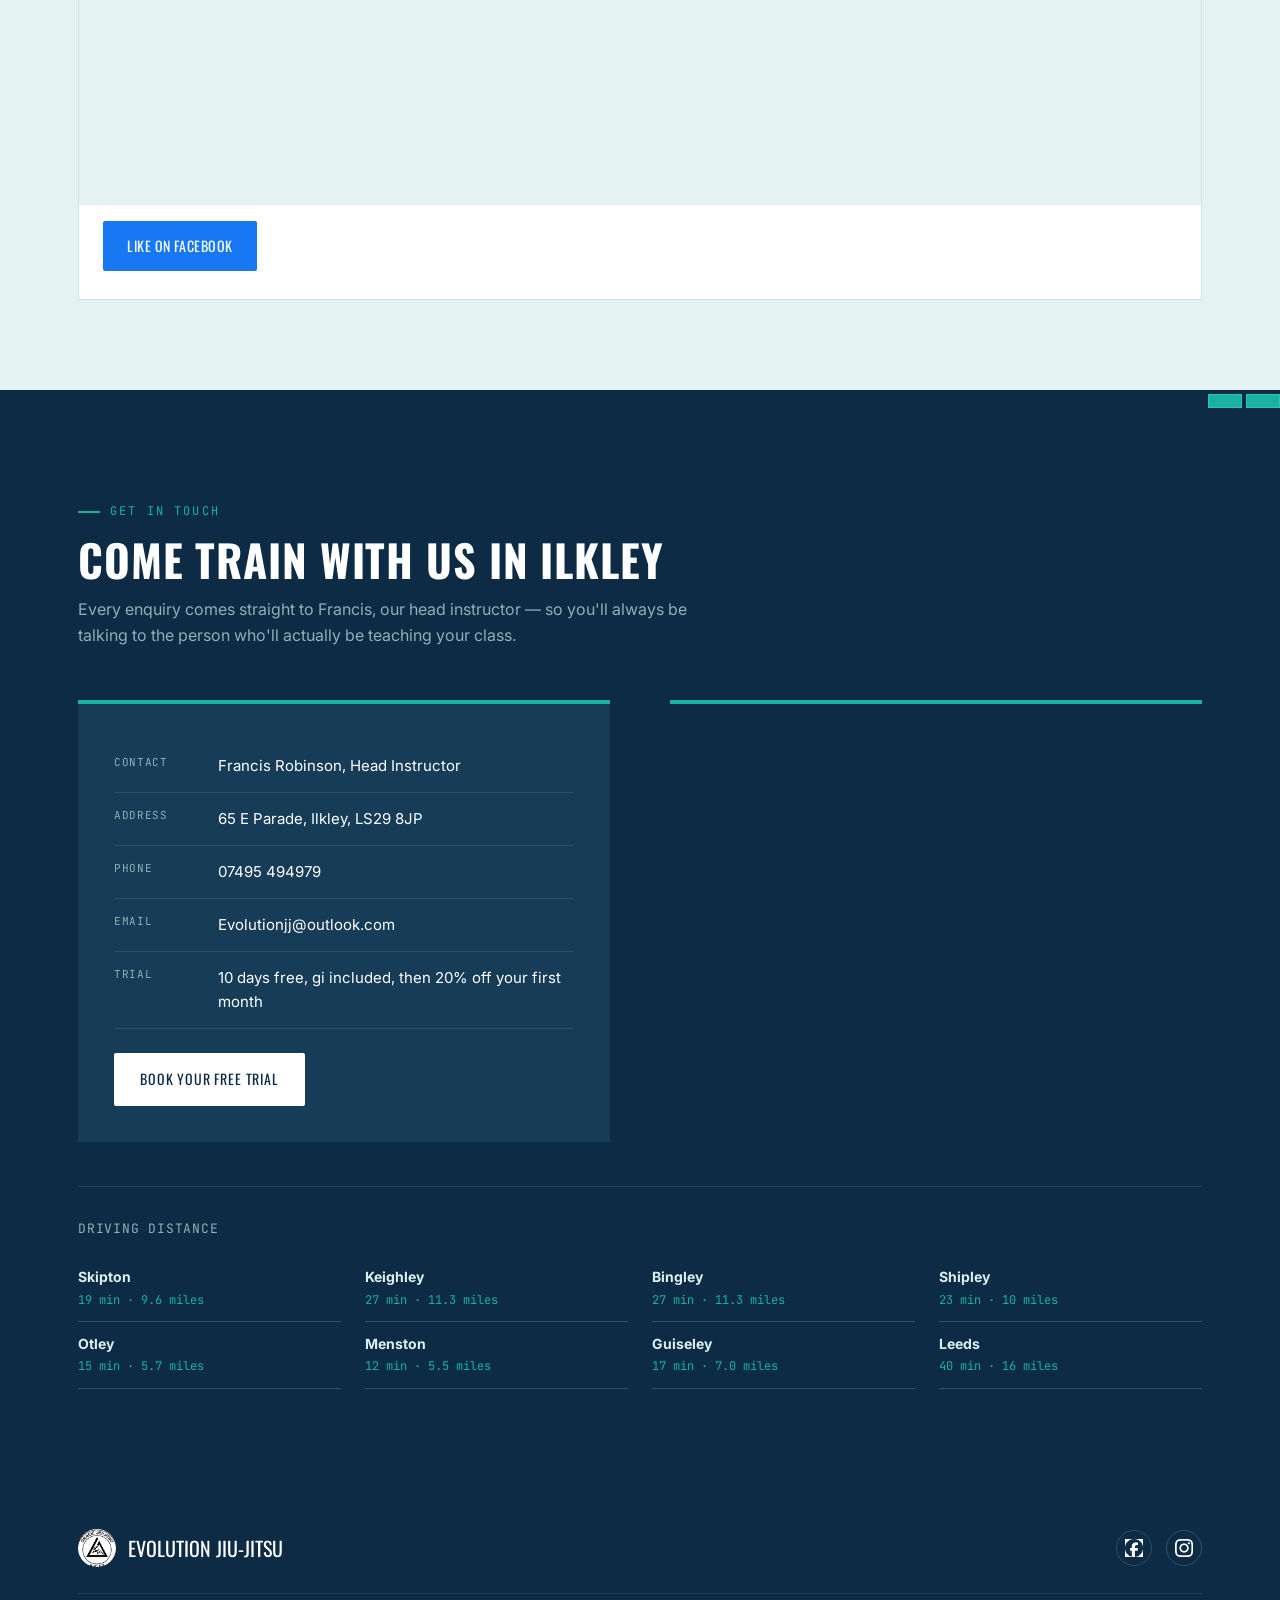
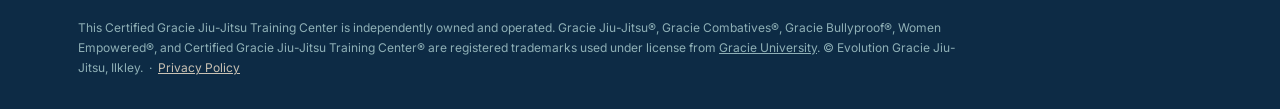
==== commit ba4adec1: "update social logos. also remove instagram card and just have full width facebook card as we can't p" ====
--- a/index.html
+++ b/index.html
@@ -565,13 +565,13 @@
     <div class="section-head">
       <div class="eyebrow">Follow the club</div>
       <h2>Join the community online</h2>
-      <p>Class highlights, grading days, and what's on at our martial arts club in Ilkley &mdash; follow along on Facebook and Instagram.</p>
-    </div>
-
-    <div class="follow-grid">
+      <p>Class highlights, grading days, and what's on at our martial arts club in Ilkley &mdash; follow along on Facebook.</p>
+    </div>
+
+    <div class="follow-grid follow-grid-single">
       <div class="follow-card">
         <div class="follow-card-head">
-          <div class="follow-icon fb">f</div>
+          <div class="follow-icon fb"><img src="images/social/facebook-icon-color.png" alt="Facebook"></div>
           <div>
             <h3>Facebook</h3>
             <span>Evolution Gracie Jiu-Jitsu</span>
@@ -588,19 +588,6 @@
         </div>
         <div class="follow-ig-body" style="padding-top:16px;">
           <a class="follow-btn fb" href="https://www.facebook.com/EvolutionGracieJiuJitsu/" target="_blank" rel="noopener">Like on Facebook</a>
-        </div>
-      </div>
-      <div class="follow-card">
-        <div class="follow-card-head">
-          <div class="follow-icon ig">ig</div>
-          <div>
-            <h3>Instagram</h3>
-            <span>@evolutiongjj</span>
-          </div>
-        </div>
-        <div class="follow-ig-body">
-          <p>See training clips, gradings and behind-the-scenes from the mat &mdash; give us a follow at <strong>@evolutiongjj</strong>.</p>
-          <a class="follow-btn ig" href="https://www.instagram.com/evolutiongjj/" target="_blank" rel="noopener">Follow on Instagram</a>
         </div>
       </div>
     </div>
@@ -656,8 +643,8 @@
     <div class="footer-top">
       <div class="footer-brand"><img src="images/gracie-jiu-jitsu-ilkley-club-logo.png" alt="Gracie Jiu-Jitsu Ilkley club logo" class="brand-logo" width="38" height="38">EVOLUTION JIU-JITSU</div>
       <div class="footer-social">
-        <a href="https://www.facebook.com/EvolutionGracieJiuJitsu/" target="_blank" rel="noopener" aria-label="Facebook" class="footer-social-btn fb">Facebook</a>
-        <a href="https://www.instagram.com/evolutiongjj/" target="_blank" rel="noopener" aria-label="Instagram" class="footer-social-btn ig">Instagram</a>
+        <a href="https://www.facebook.com/EvolutionGracieJiuJitsu/" target="_blank" rel="noopener" aria-label="Facebook" class="footer-icon-btn"><img src="images/social/facebook-icon-white.png" alt="Facebook"></a>
+        <a href="https://www.instagram.com/evolutiongjj/" target="_blank" rel="noopener" aria-label="Instagram" class="footer-icon-btn"><img src="images/social/instagram-icon-white.png" alt="Instagram"></a>
       </div>
     </div>
     <p class="footer-legal">This Certified Gracie Jiu-Jitsu Training Center is independently owned and operated. Gracie Jiu-Jitsu&reg;, Gracie Combatives&reg;, Gracie Bullyproof&reg;, Women Empowered&reg;, and Certified Gracie Jiu-Jitsu Training Center&reg; are registered trademarks used under license from <a href="https://www.gracieuniversity.com/" target="_blank" rel="noopener" style="color:inherit;text-decoration:underline;">Gracie University</a>. &copy; Evolution Gracie Jiu-Jitsu, Ilkley. &nbsp;&middot;&nbsp; <a href="privacy.html" style="color:#c9c2b4;text-decoration:underline;">Privacy Policy</a></p>
--- a/styles.css
+++ b/styles.css
@@ -305,15 +305,15 @@
   footer{background:var(--ink);color:#8fb0b6;padding:50px 0 30px;}
   .footer-top{display:flex;justify-content:space-between;align-items:center;flex-wrap:wrap;gap:20px;padding-bottom:26px;border-bottom:1px solid #1f4257;margin-bottom:24px;}
   .footer-brand{font-family:var(--display);color:var(--white);font-size:20px;display:flex;align-items:center;gap:12px;}
-  .footer-social{display:flex;gap:12px;flex-wrap:wrap;}
-  .footer-social-btn{
-    padding:10px 18px;border-radius:2px;font-family:var(--display);font-size:13px;
-    letter-spacing:0.04em;text-transform:uppercase;color:var(--white);
-  }
-  .footer-social-btn.fb{background:#1877F2;}
-  .footer-social-btn.fb:hover{background:#125fc4;}
-  .footer-social-btn.ig{background:linear-gradient(45deg, #fd5949, #d6249f, #285AEB);}
-  .footer-social-btn.ig:hover{opacity:0.88;}
+  .footer-social{display:flex;gap:14px;}
+  .footer-icon-btn{
+    width:36px;height:36px;border:1px solid #2f5064;border-radius:50%;
+    display:flex;align-items:center;justify-content:center;
+    font-family:var(--display);font-size:13px;color:var(--white);
+    padding:8px;
+  }
+  .footer-icon-btn img{width:100%;height:100%;object-fit:contain;}
+  .footer-icon-btn:hover{border-color:var(--gold);}
   .footer-legal{font-size:12px;line-height:1.7;max-width:900px;}
 
   @media (max-width:900px){
@@ -396,14 +396,13 @@
 
   /* ---------- FOLLOW US / SOCIAL ---------- */
   .follow-grid{display:grid;grid-template-columns:1.2fr 1fr;gap:28px;align-items:stretch;}
+  .follow-grid-single{grid-template-columns:1fr;}
   .follow-card{background:var(--white);border:1px solid var(--line);overflow:hidden;display:flex;flex-direction:column;}
   .follow-card-head{padding:22px 24px;display:flex;align-items:center;gap:14px;border-bottom:1px solid var(--line);}
   .follow-icon{
-    width:44px;height:44px;border-radius:50%;display:flex;align-items:center;justify-content:center;
-    font-family:var(--display);font-size:16px;color:var(--white);flex-shrink:0;
-  }
-  .follow-icon.fb{background:#1877F2;}
-  .follow-icon.ig{background:radial-gradient(circle at 30% 110%, #fdf497 0%, #fdf497 5%, #fd5949 45%,#d6249f 60%,#285AEB 90%);}
+    width:44px;height:44px;flex-shrink:0;display:flex;align-items:center;justify-content:center;
+  }
+  .follow-icon img{width:100%;height:100%;object-fit:contain;}
   .follow-card-head h3{font-size:17px;margin-bottom:2px;}
   .follow-card-head span{font-family:var(--mono);font-size:12px;color:#5f7d84;}
   .follow-embed{flex-grow:1;min-height:380px;background:var(--paper-dim);}
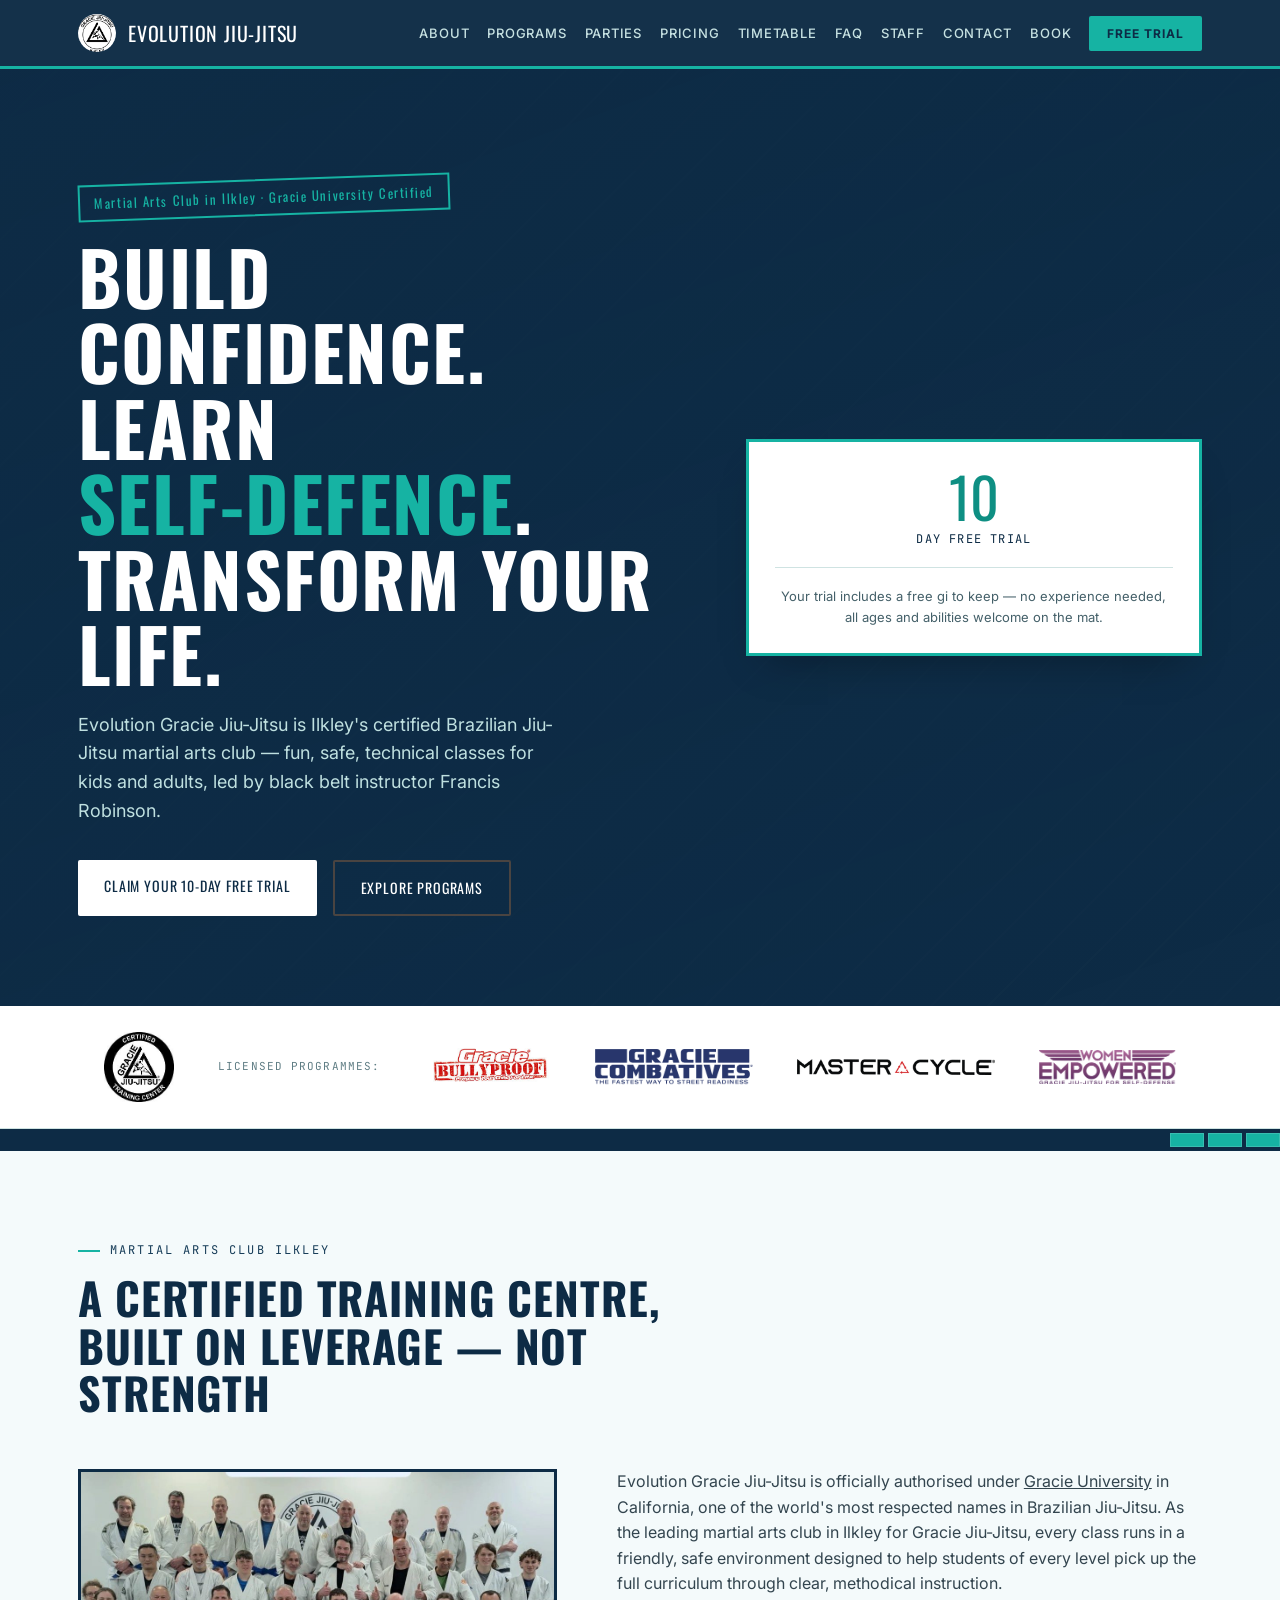
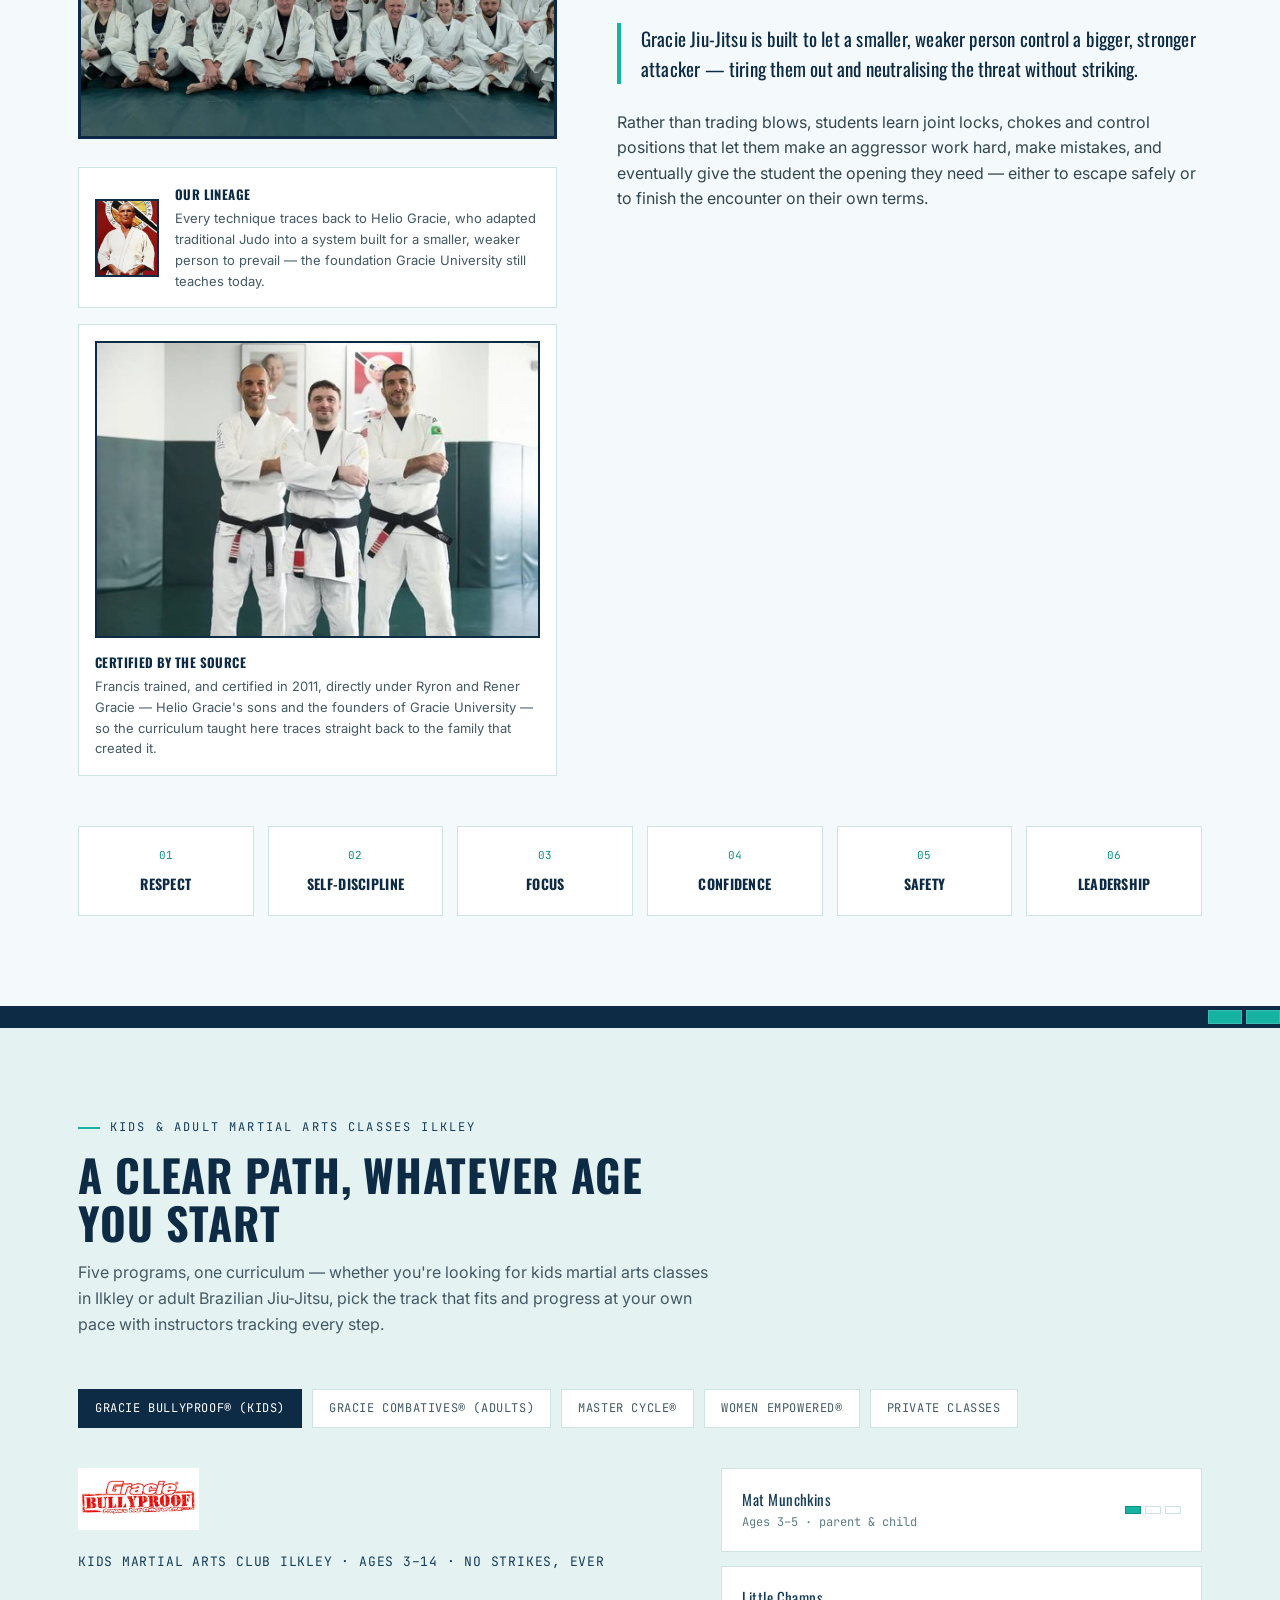
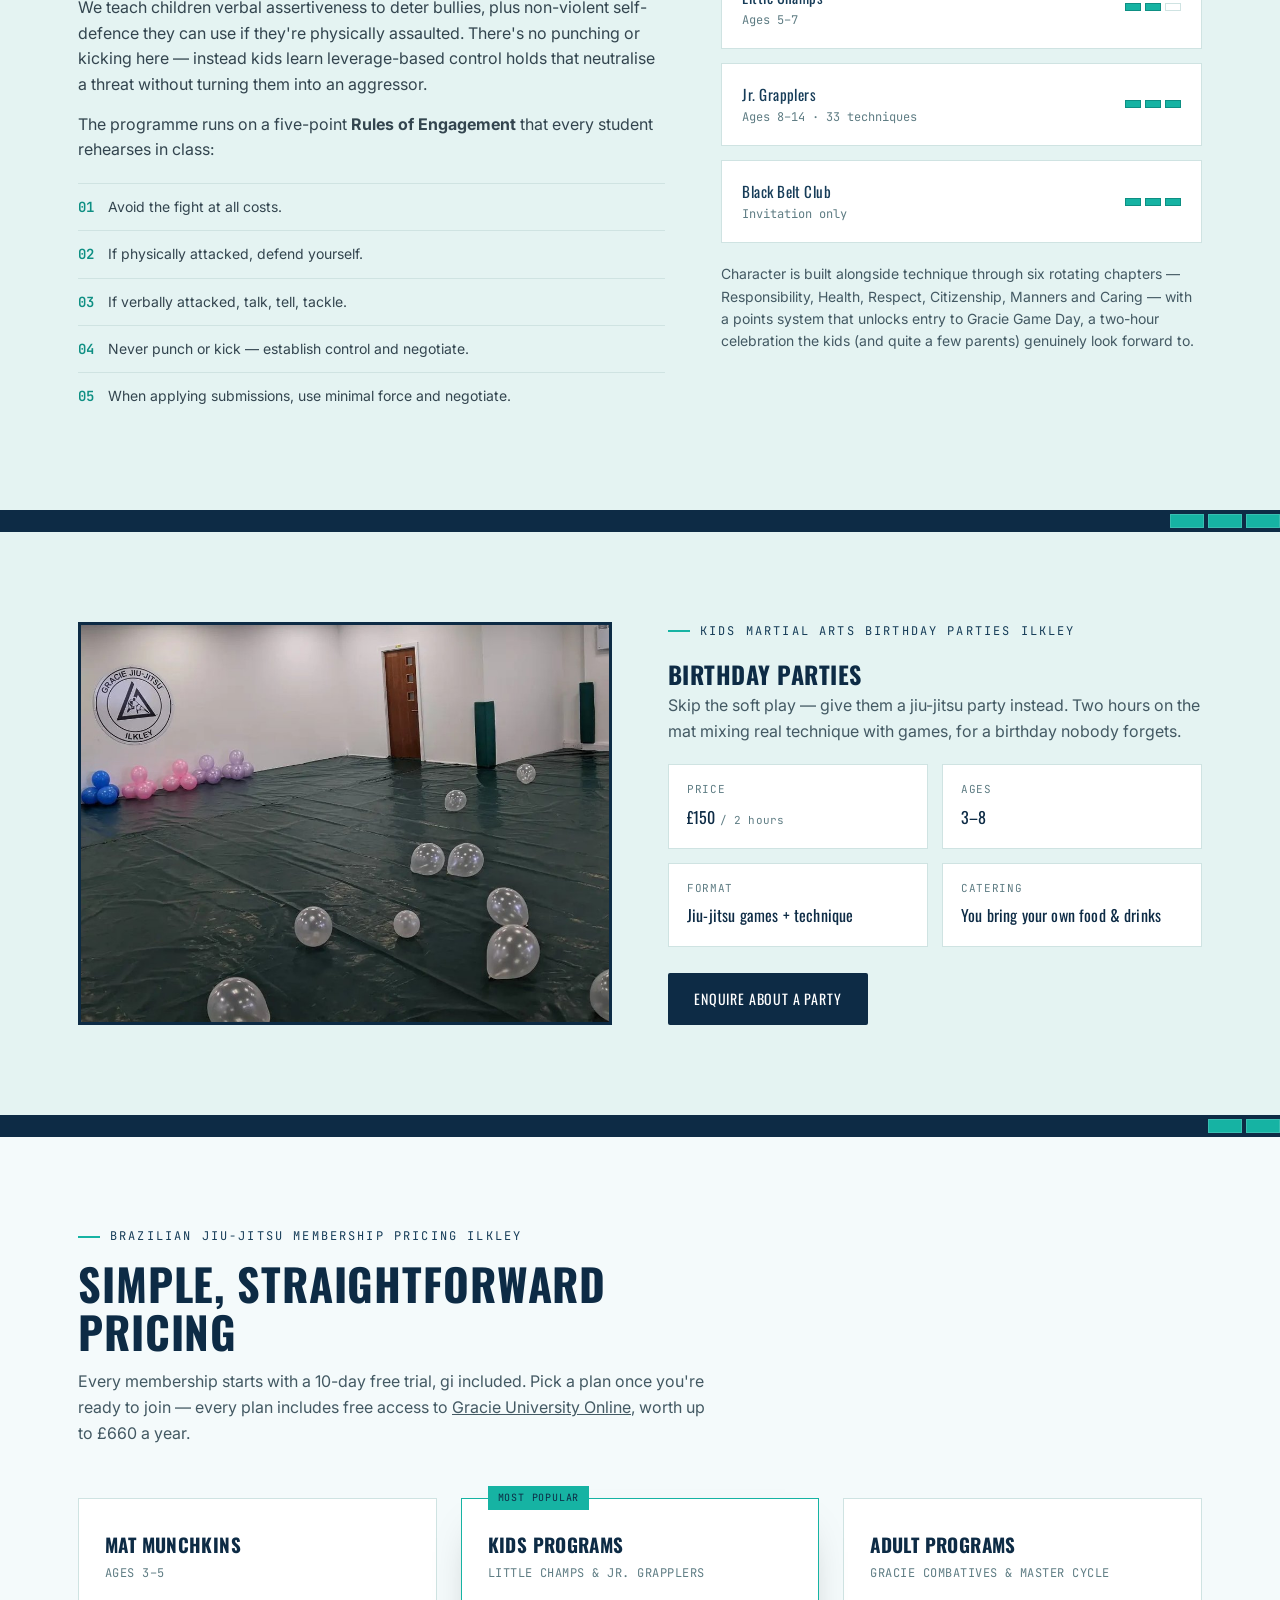
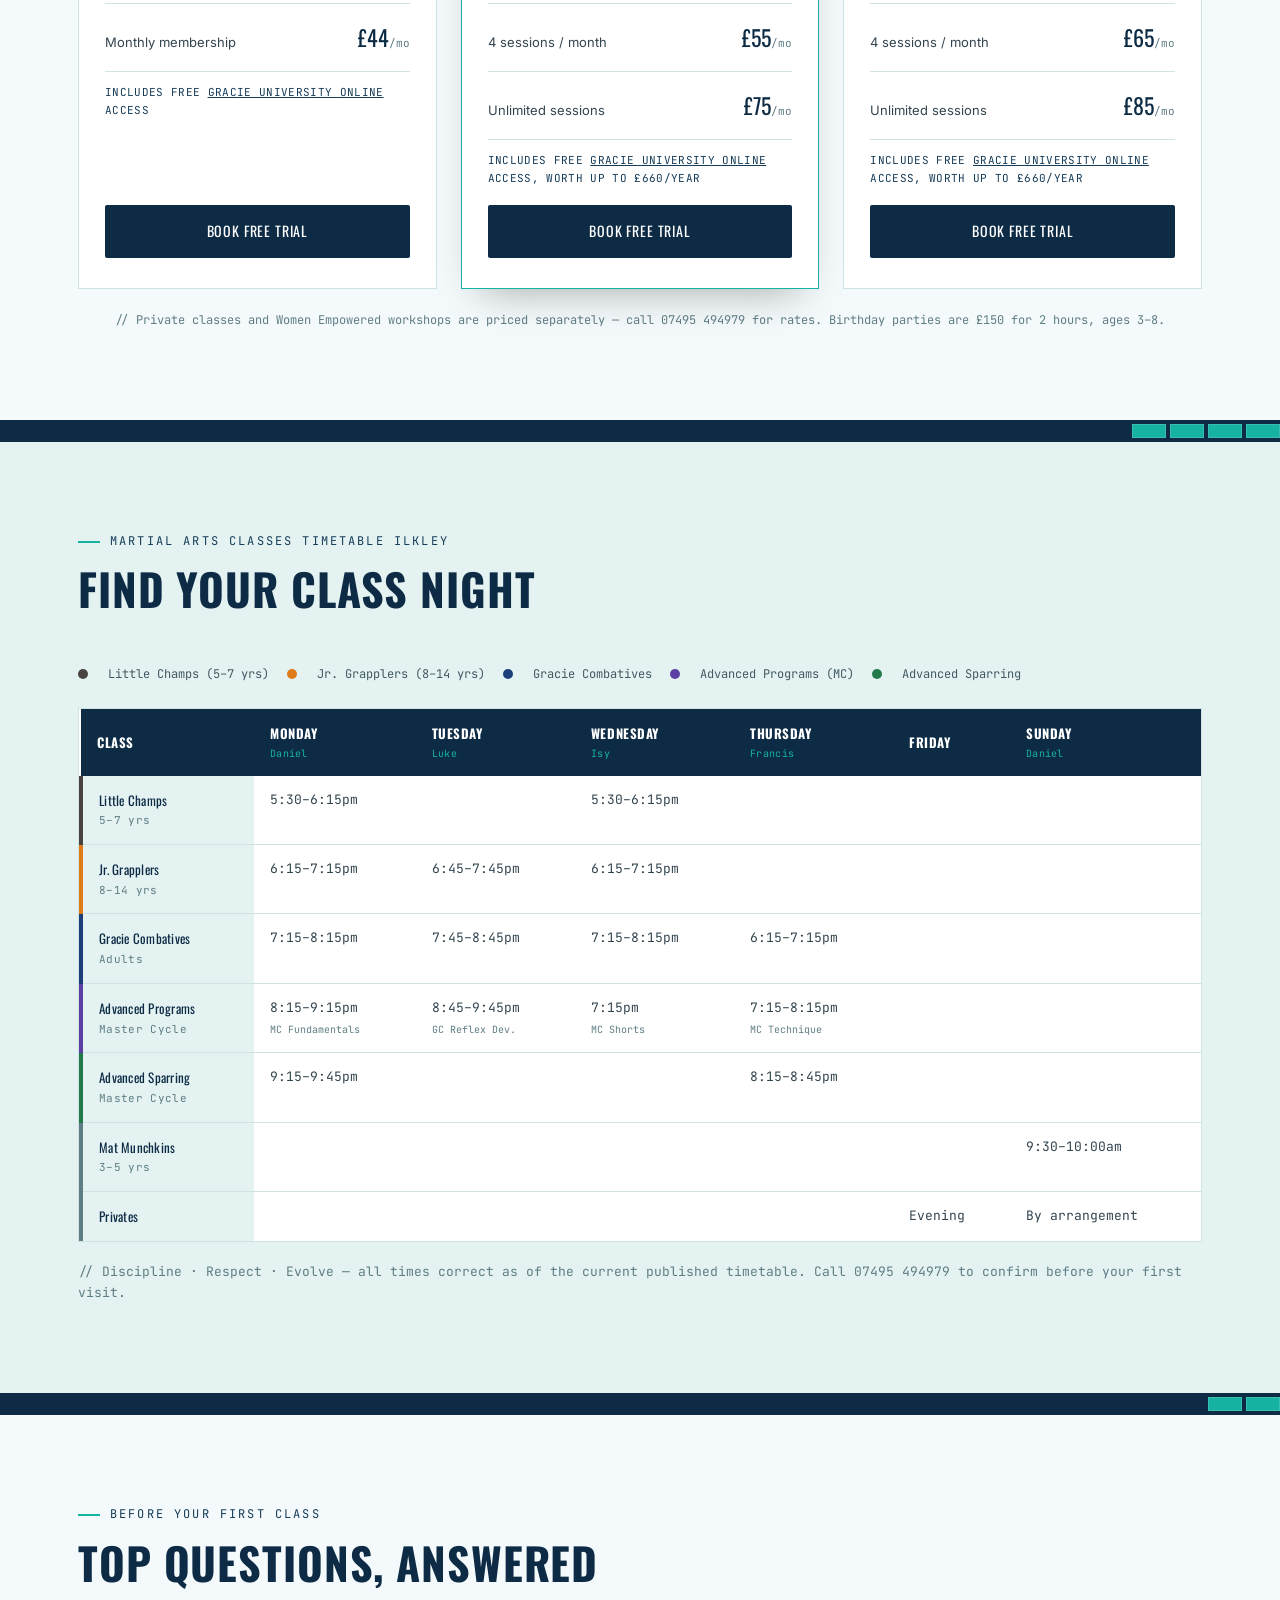
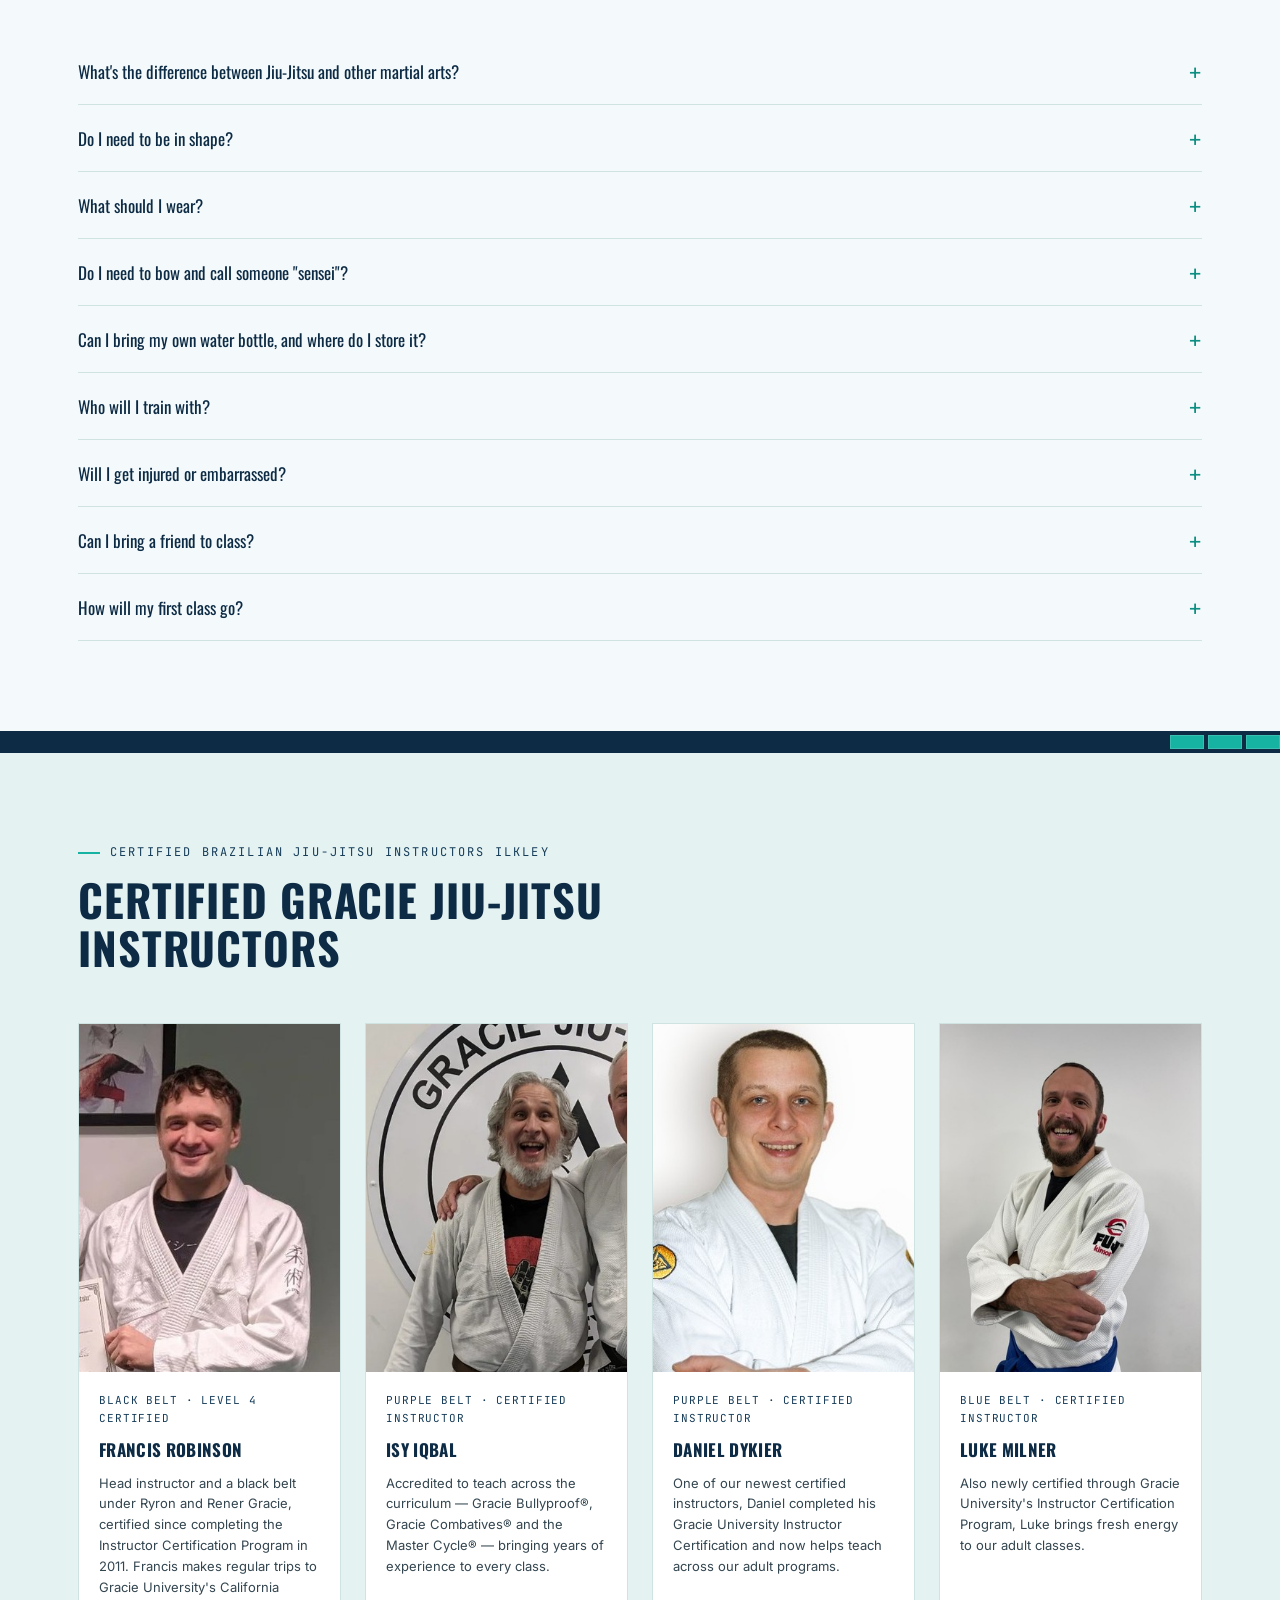
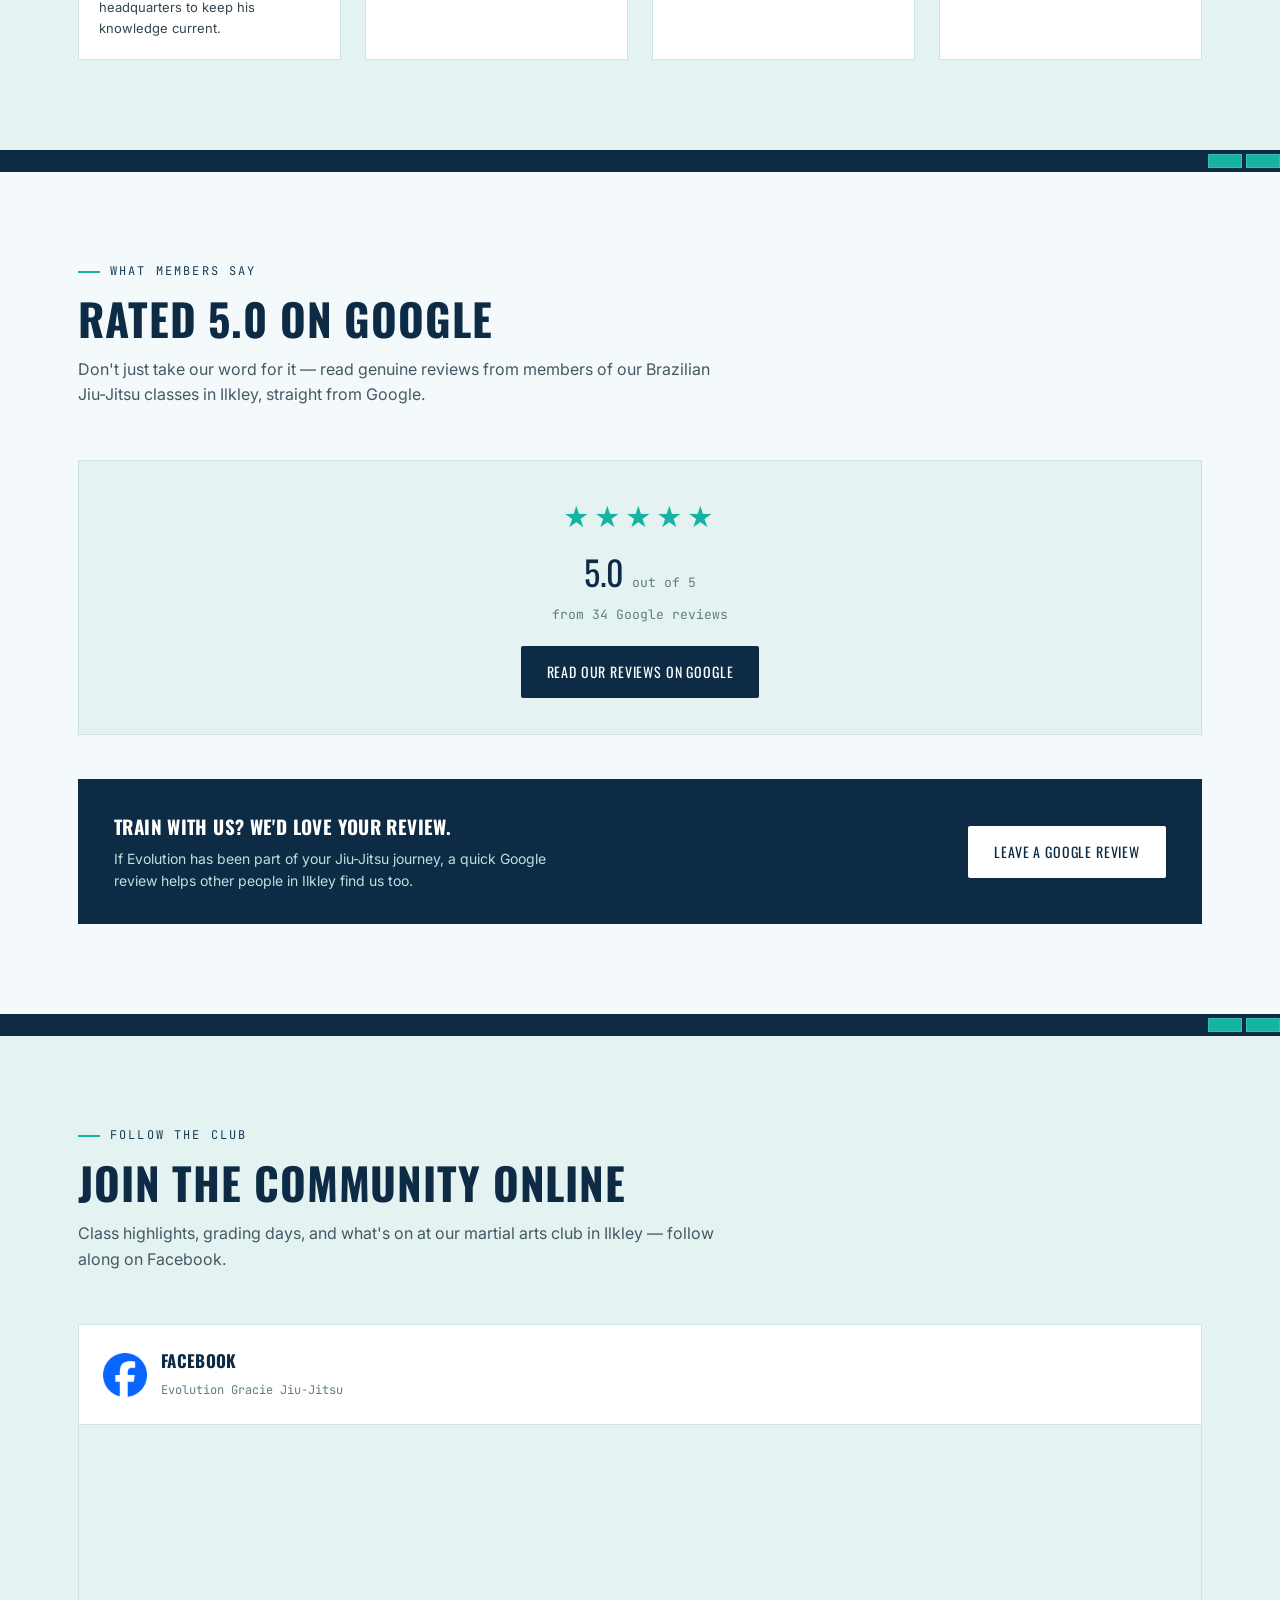
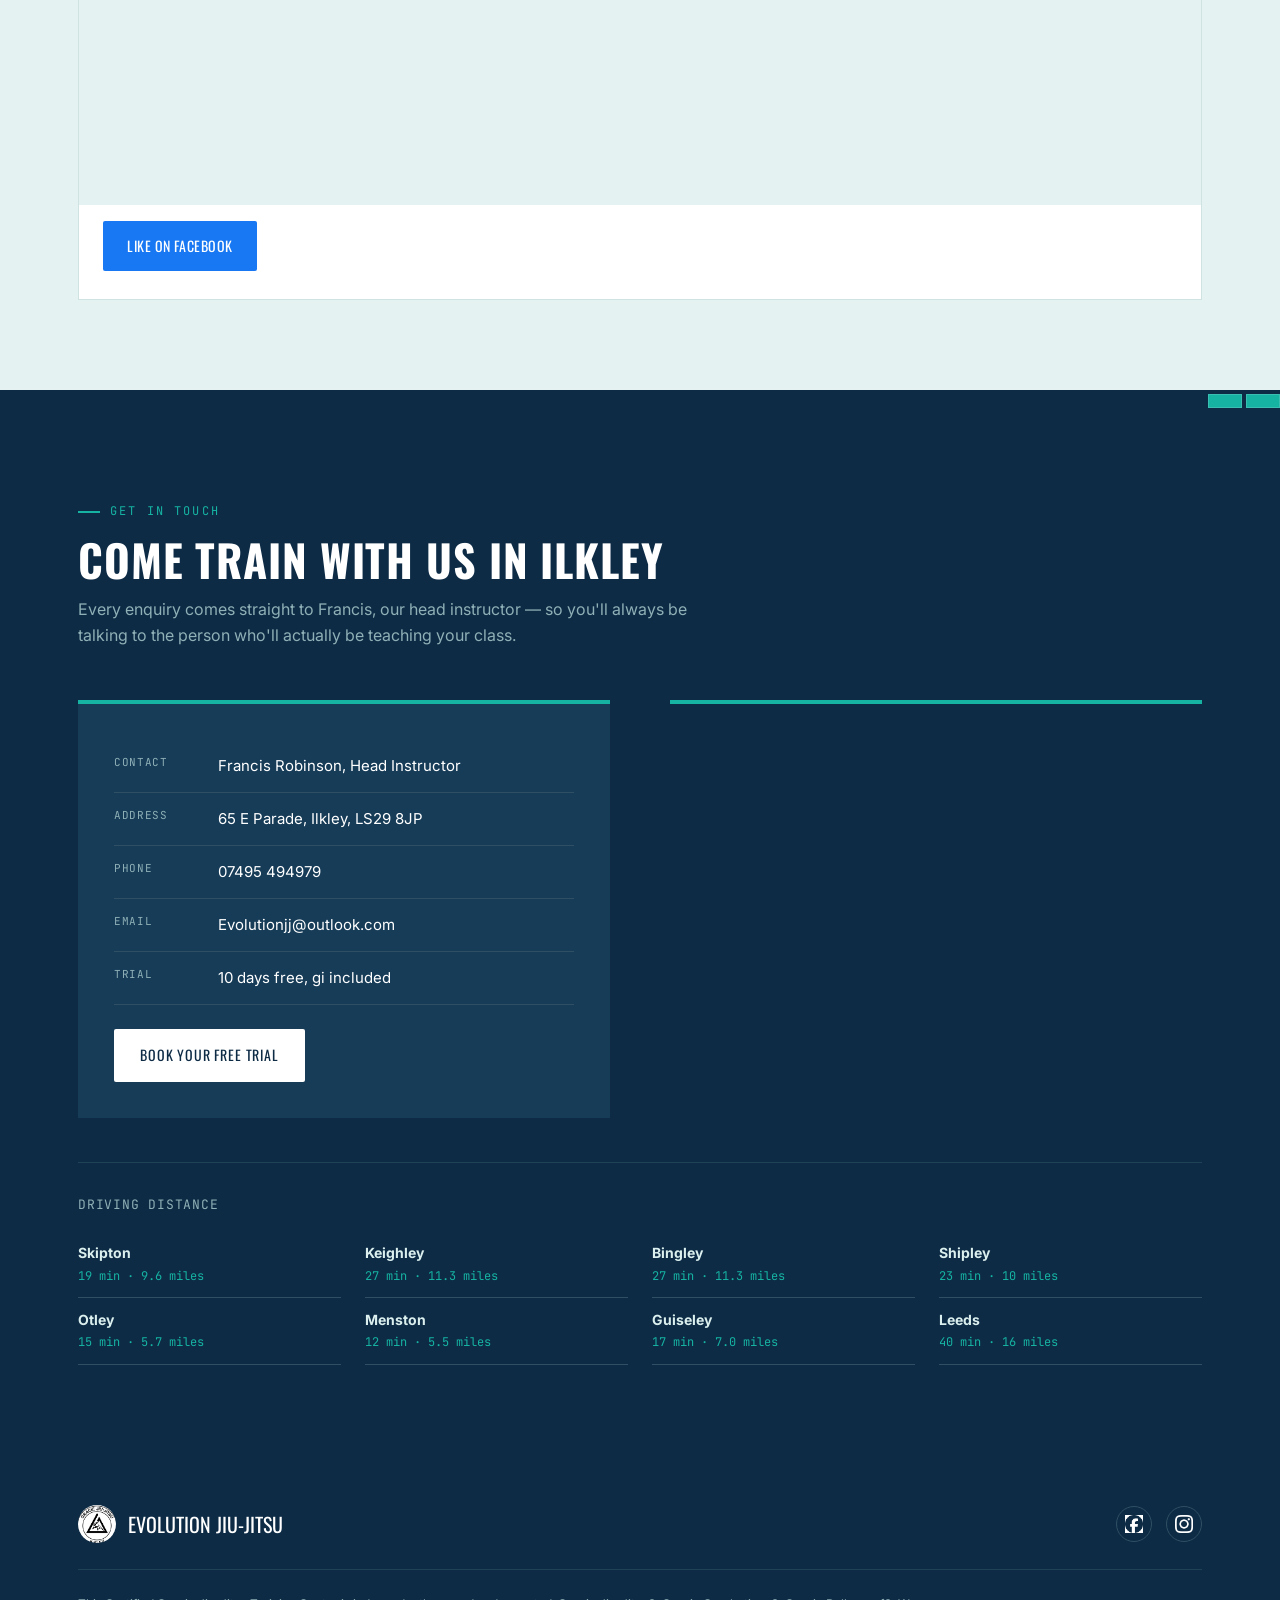
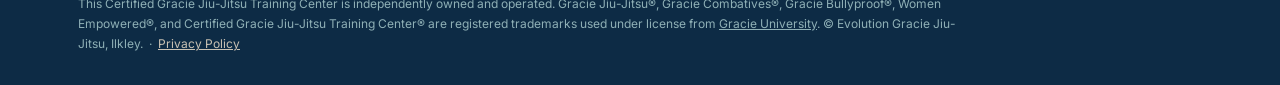
==== commit 00813913: "remove 20% discount from website - this was only a temporary thing" ====
--- a/index.html
+++ b/index.html
@@ -98,7 +98,7 @@
       <div class="num">10</div>
       <div class="lbl">Day Free Trial</div>
       <hr>
-      <p>Then 20% off your first month. Your trial includes a free gi to keep &mdash; no experience needed, all ages and abilities welcome on the mat.</p>
+      <p>Your trial includes a free gi to keep &mdash; no experience needed, all ages and abilities welcome on the mat.</p>
     </div>
   </div>
 </section>
@@ -609,7 +609,7 @@
         <div class="contact-row"><span class="lbl">Address</span><span>65 E Parade, Ilkley, LS29 8JP</span></div>
         <div class="contact-row"><span class="lbl">Phone</span><span>07495 494979</span></div>
         <div class="contact-row"><span class="lbl">Email</span><span>Evolutionjj@outlook.com</span></div>
-        <div class="contact-row"><span class="lbl">Trial</span><span>10 days free, gi included, then 20% off your first month</span></div>
+        <div class="contact-row"><span class="lbl">Trial</span><span>10 days free, gi included</span></div>
         <a class="btn btn-invert" style="margin-top:24px;display:inline-block;" href="book.html">Book Your Free Trial</a>
       </div>
       <div class="map-embed">
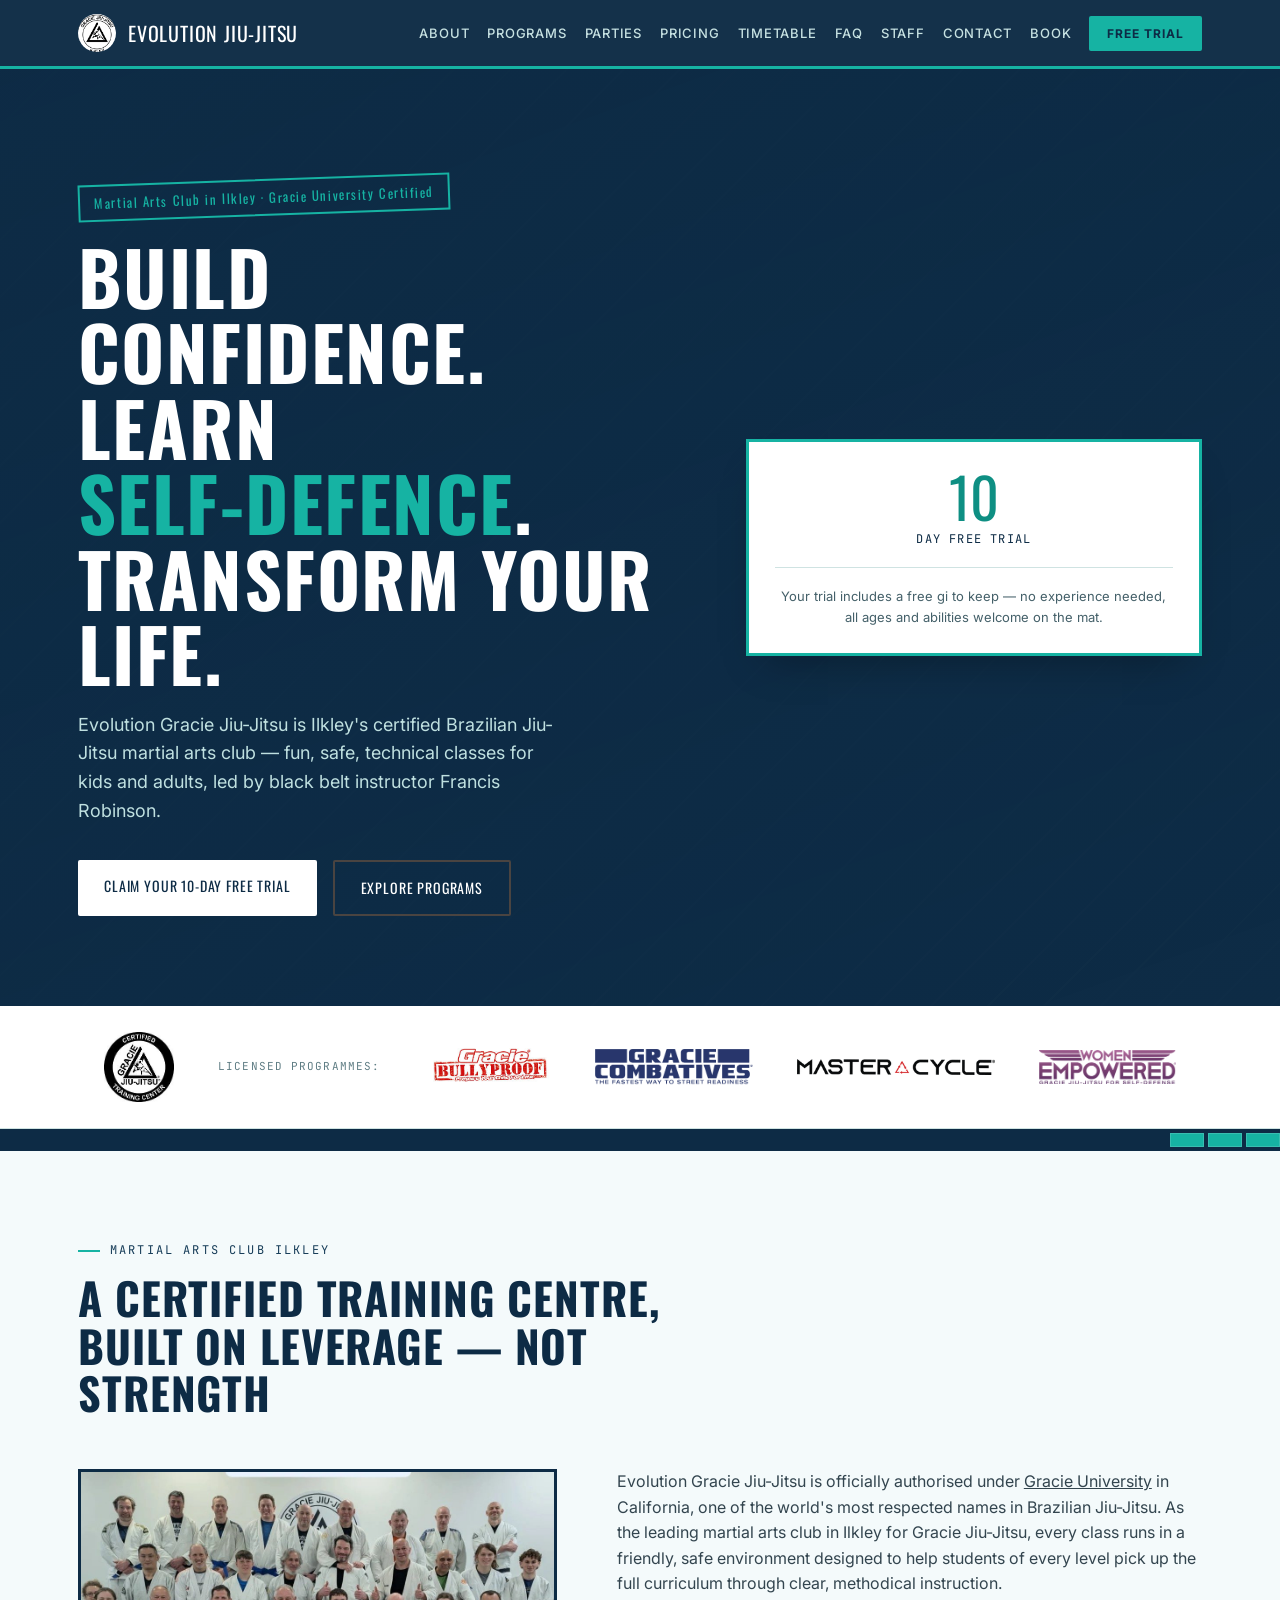
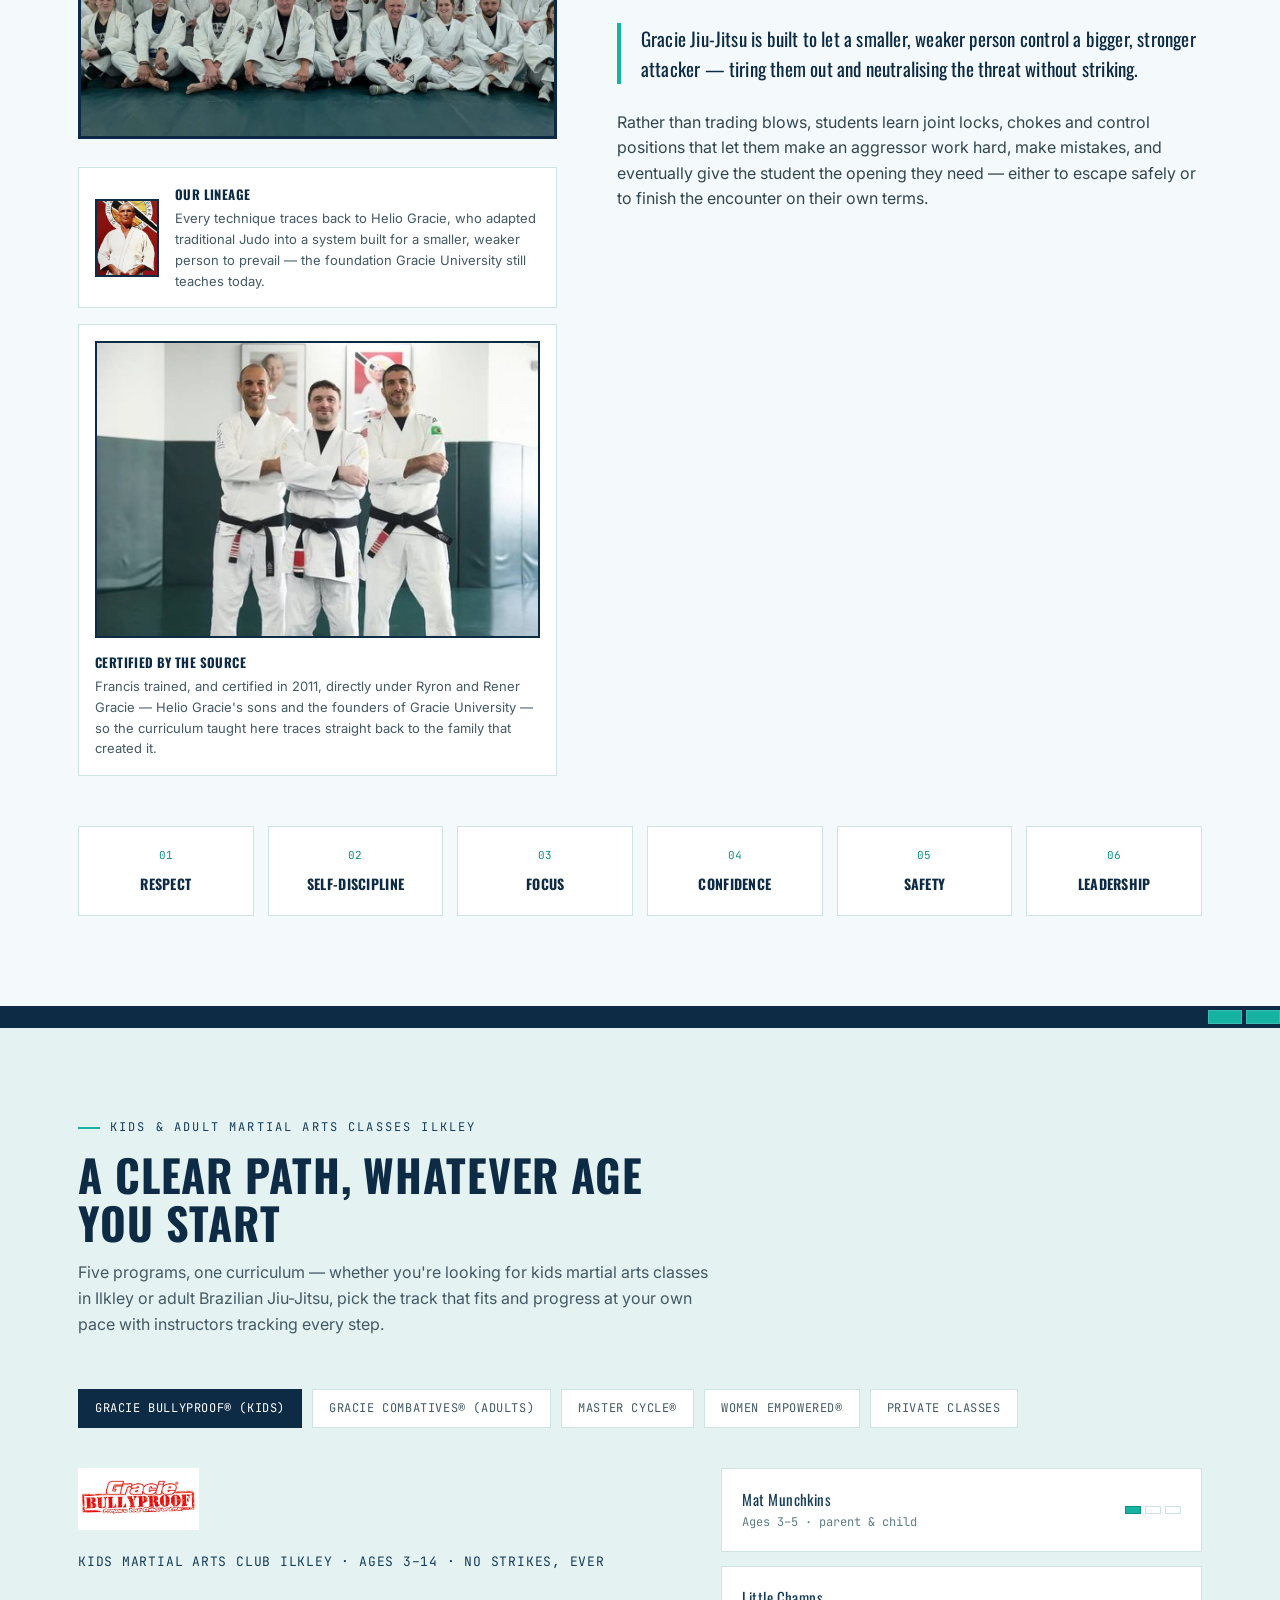
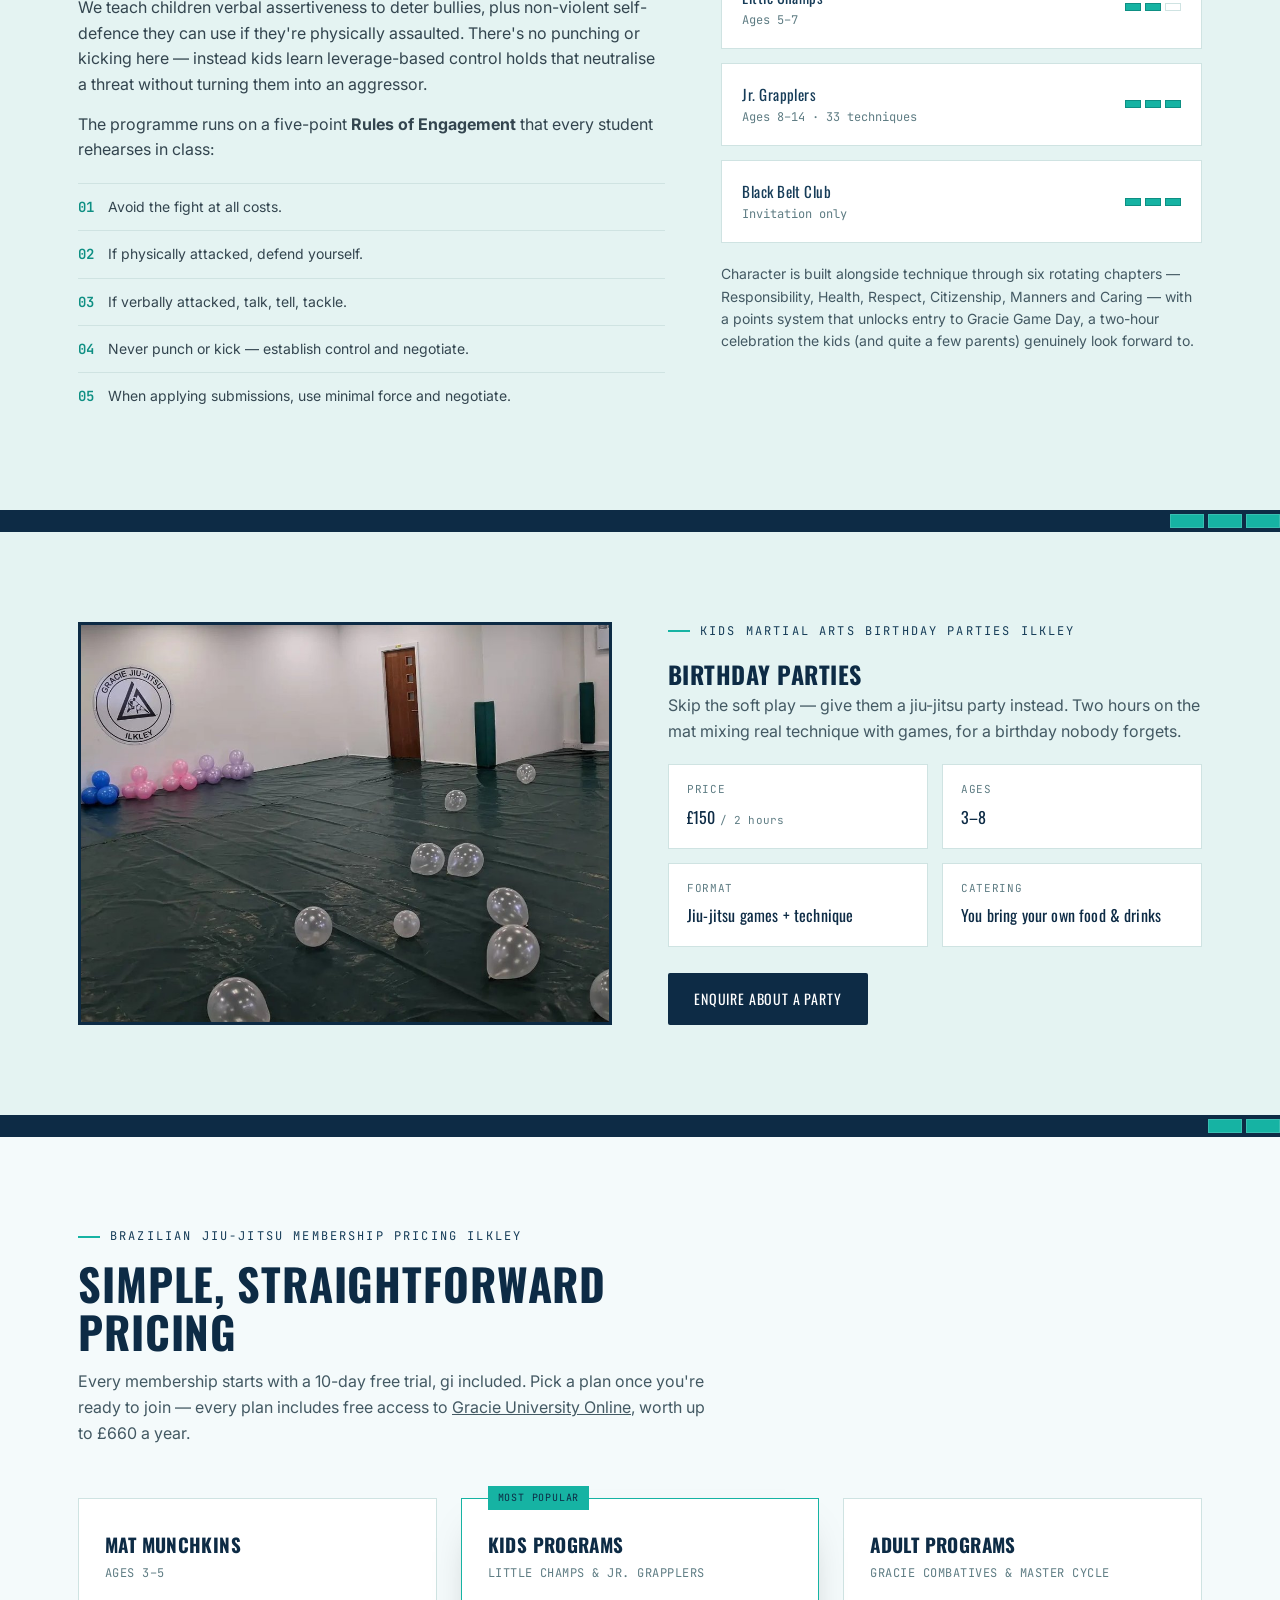
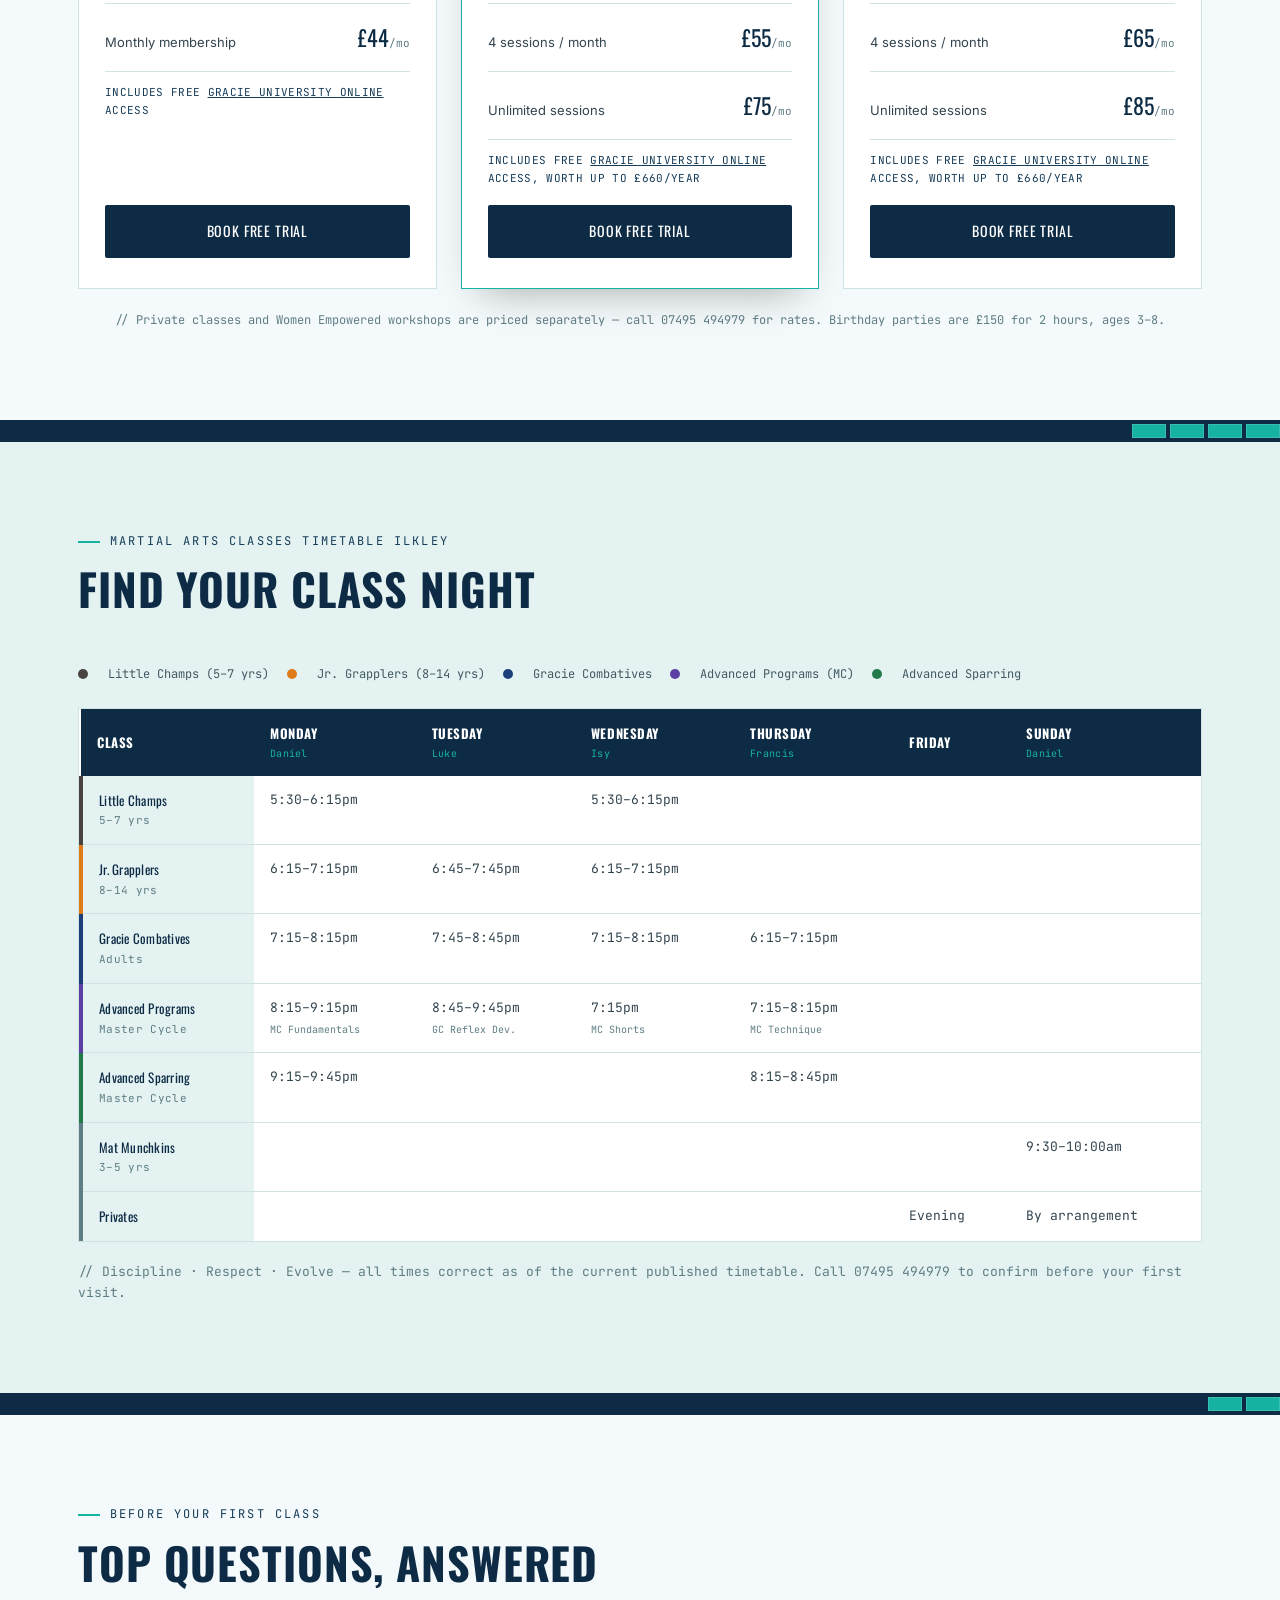
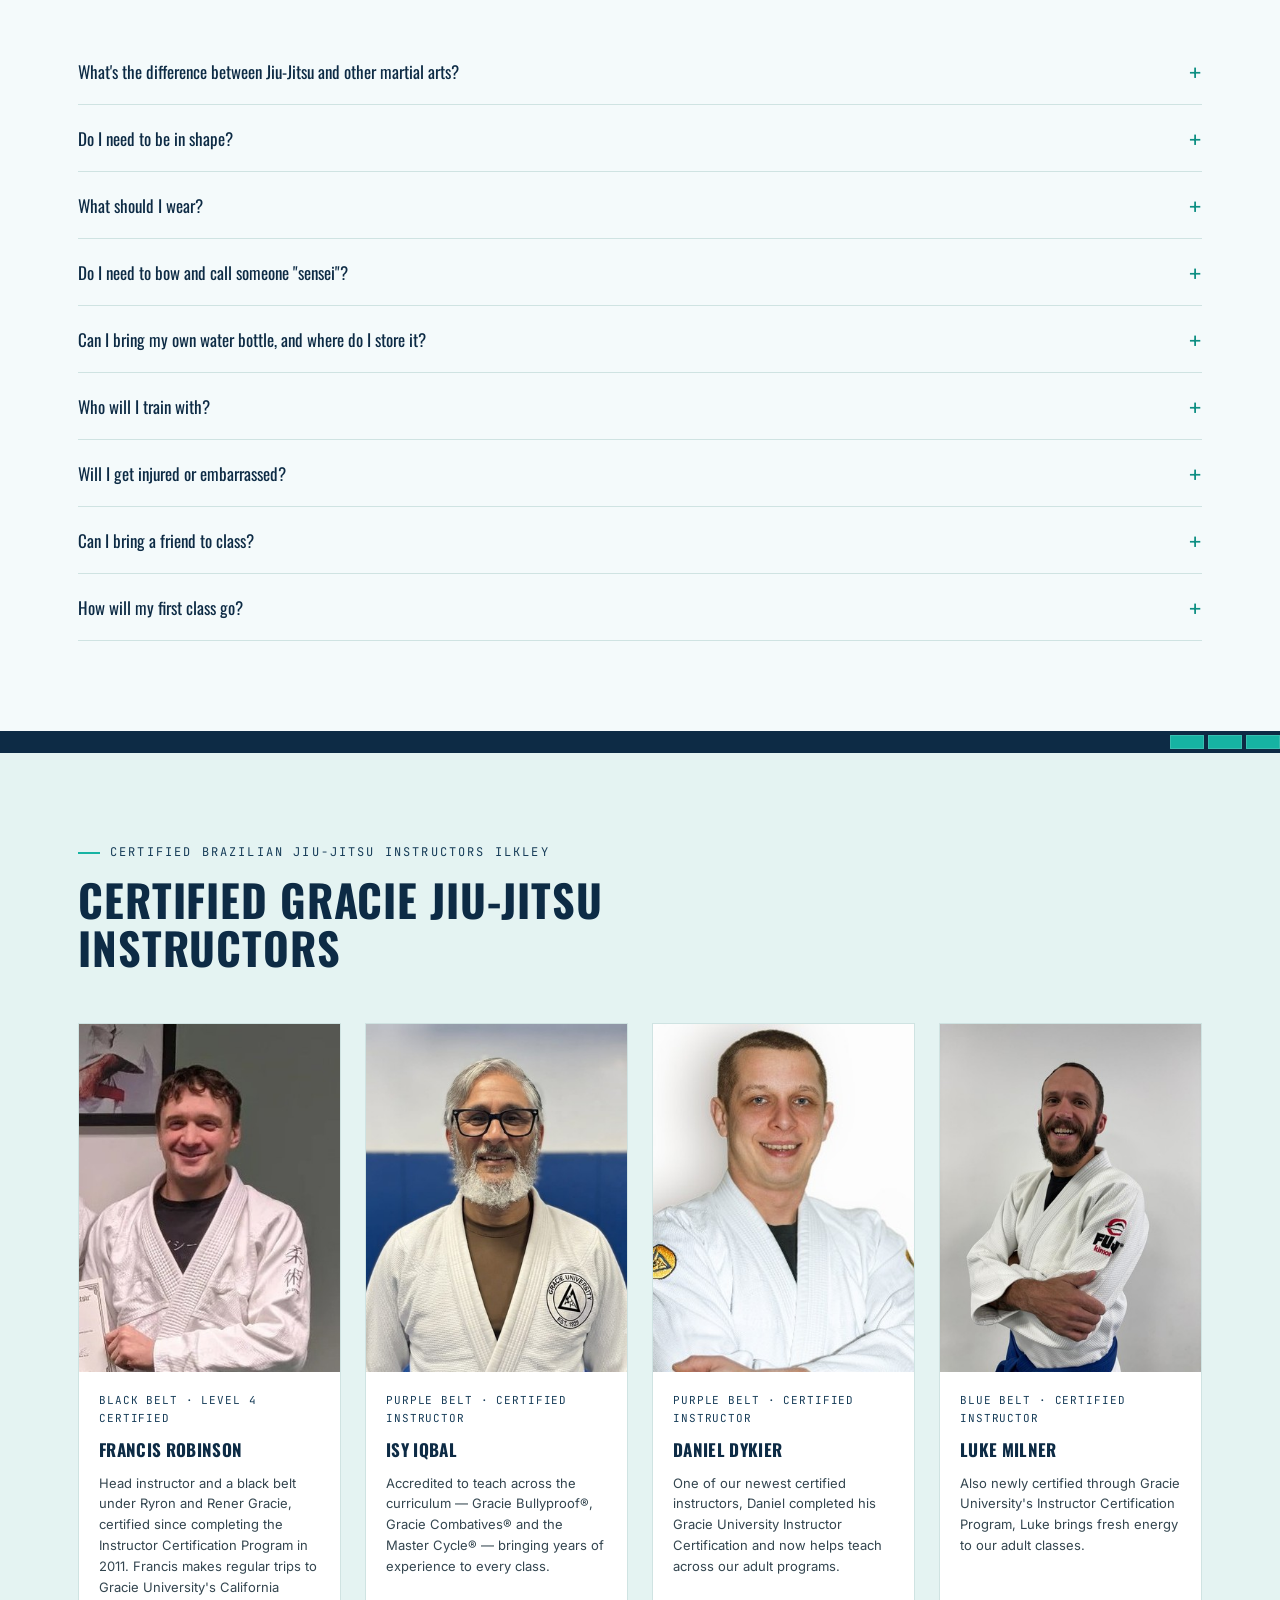
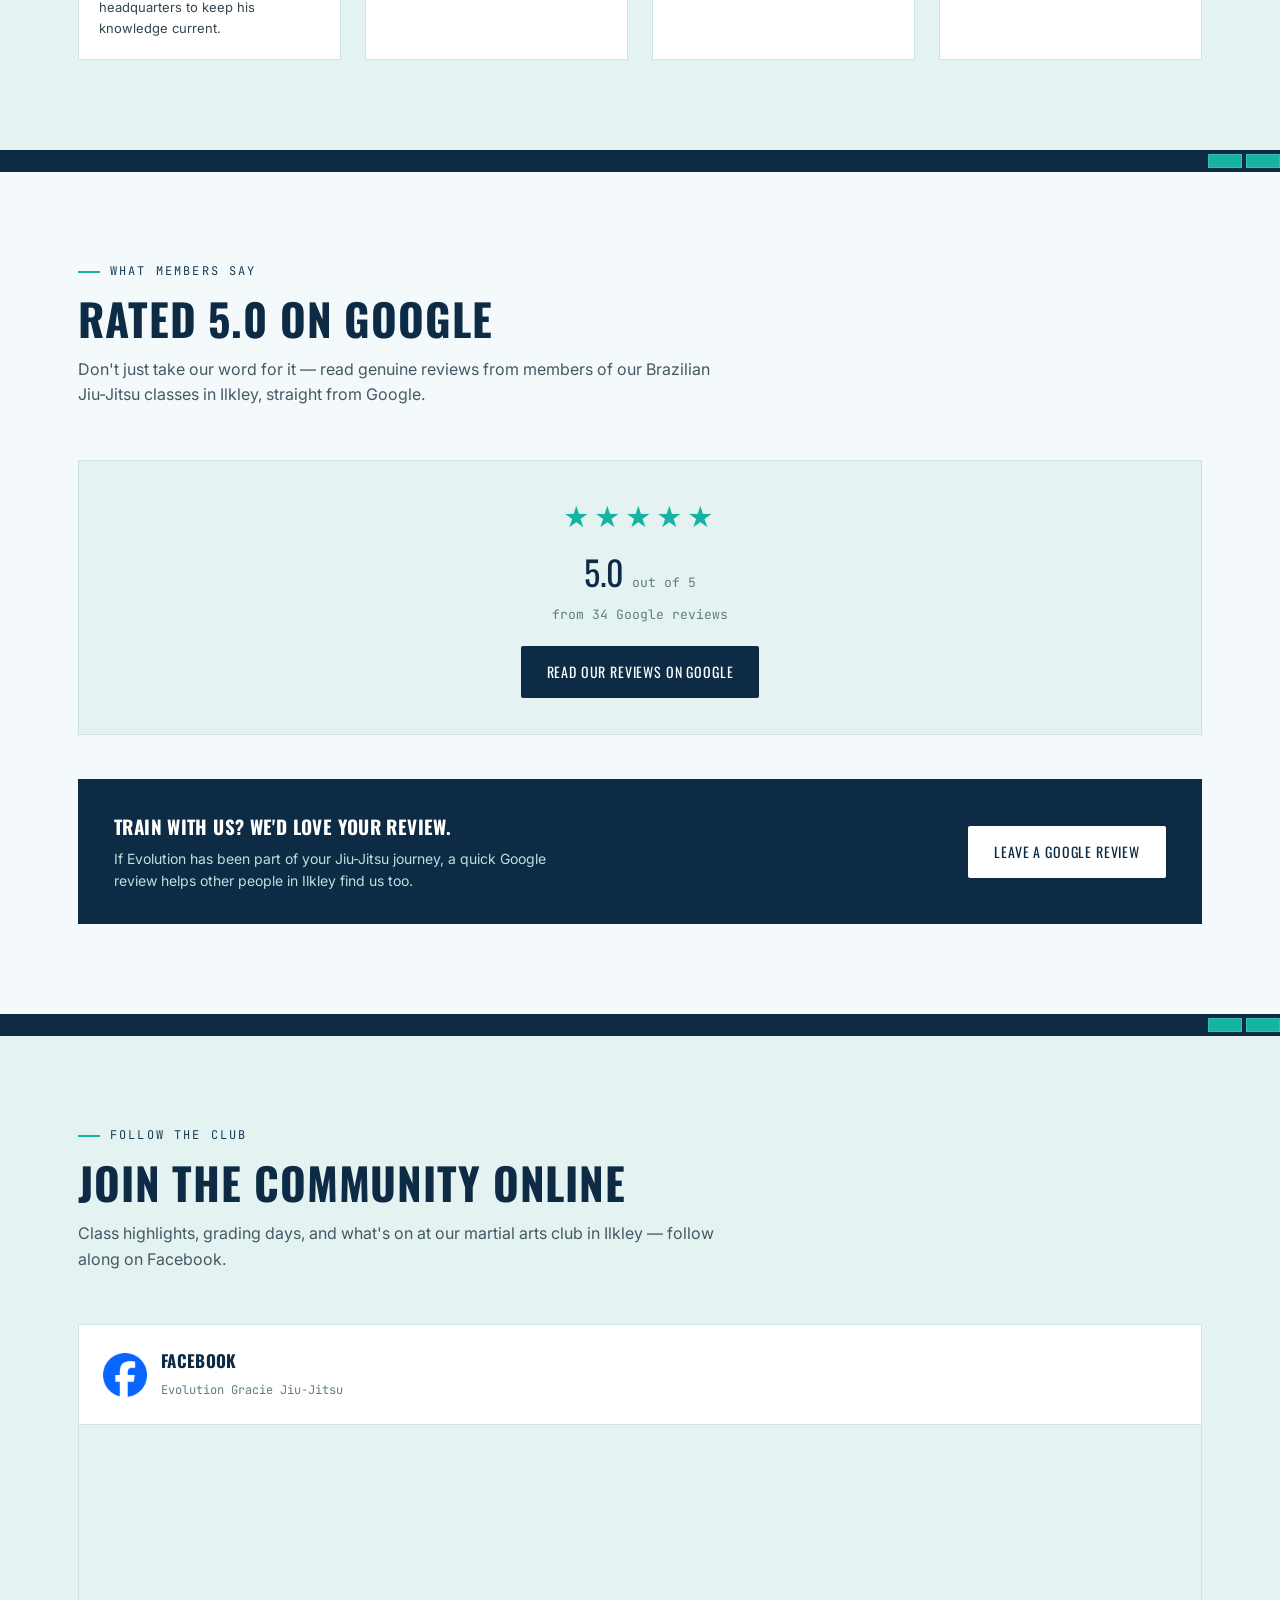
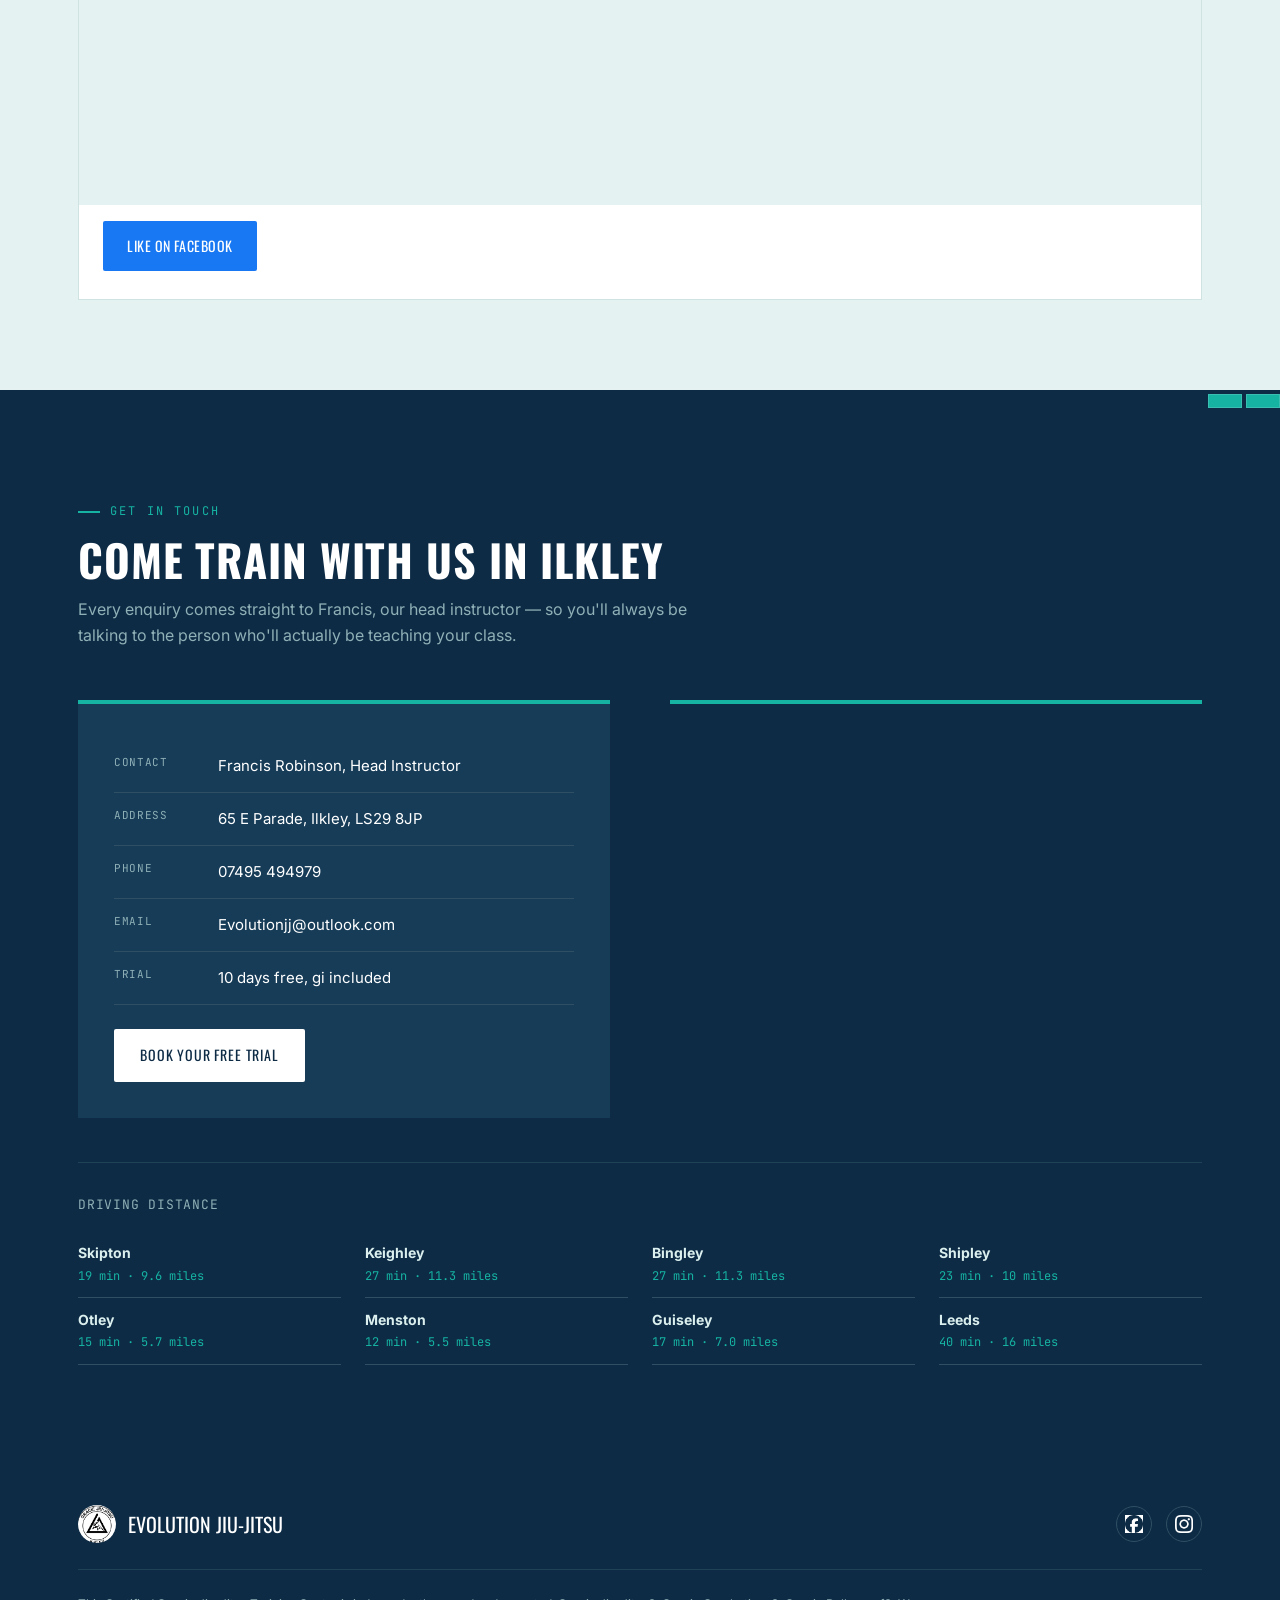
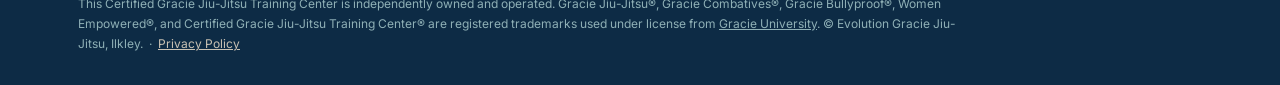
==== commit 25c124a8: "new image of isy" ====
--- a/index.html
+++ b/index.html
@@ -504,7 +504,7 @@
         </div>
       </div>
       <div class="staff-card">
-        <div class="staff-photo"><img src="images/isy-iqbal-purple-belt-jiu-jitsu-instructor-ilkley.jpg" alt="Isy Iqbal, purple belt Brazilian Jiu-Jitsu instructor at Evolution martial arts club Ilkley" style="object-position:center top;"></div>
+        <div class="staff-photo"><img src="images/isy-iqbal-purple-belt-jiu-jitsu-instructor-ilkley-2.jpg" alt="Isy Iqbal, purple belt Brazilian Jiu-Jitsu instructor at Evolution martial arts club Ilkley" style="object-position:center top;"></div>
         <div class="staff-body">
           <span class="belt-tag">Purple Belt &middot; Certified Instructor</span>
           <h3>Isy Iqbal</h3>
